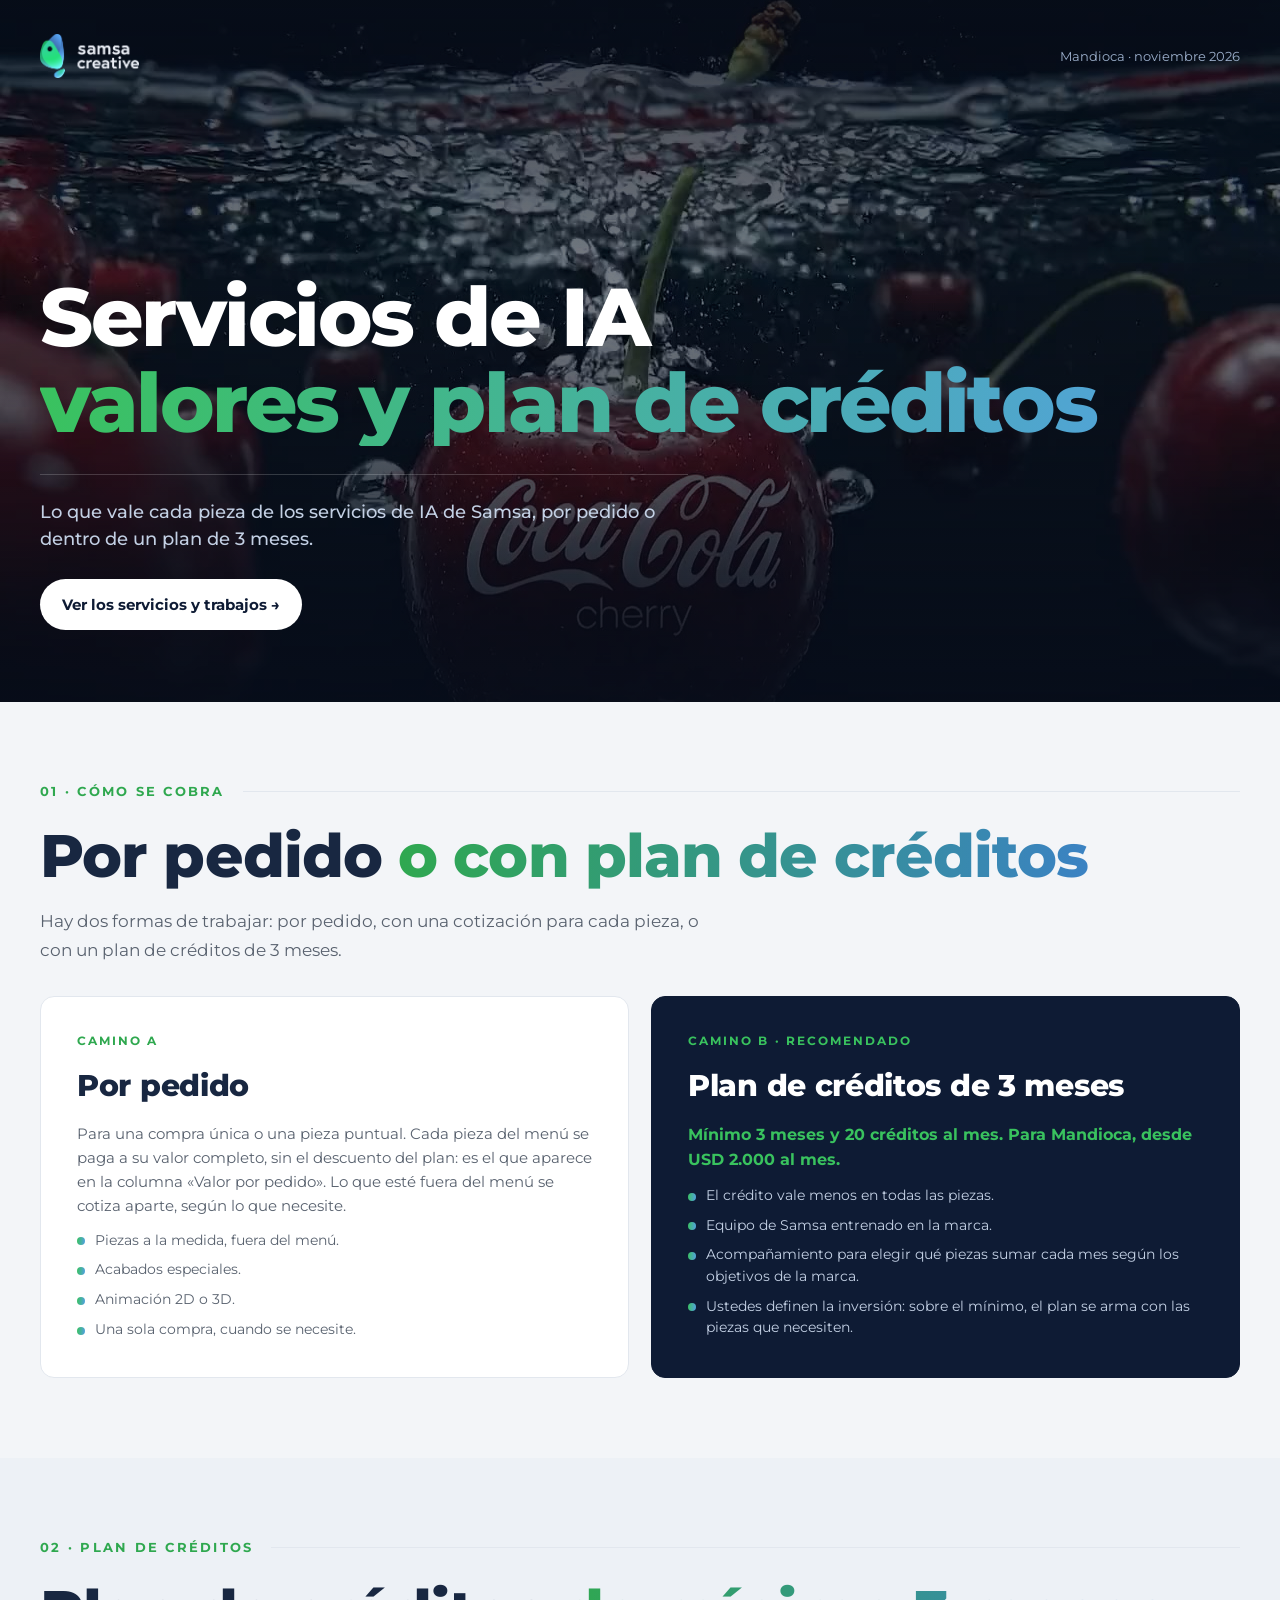
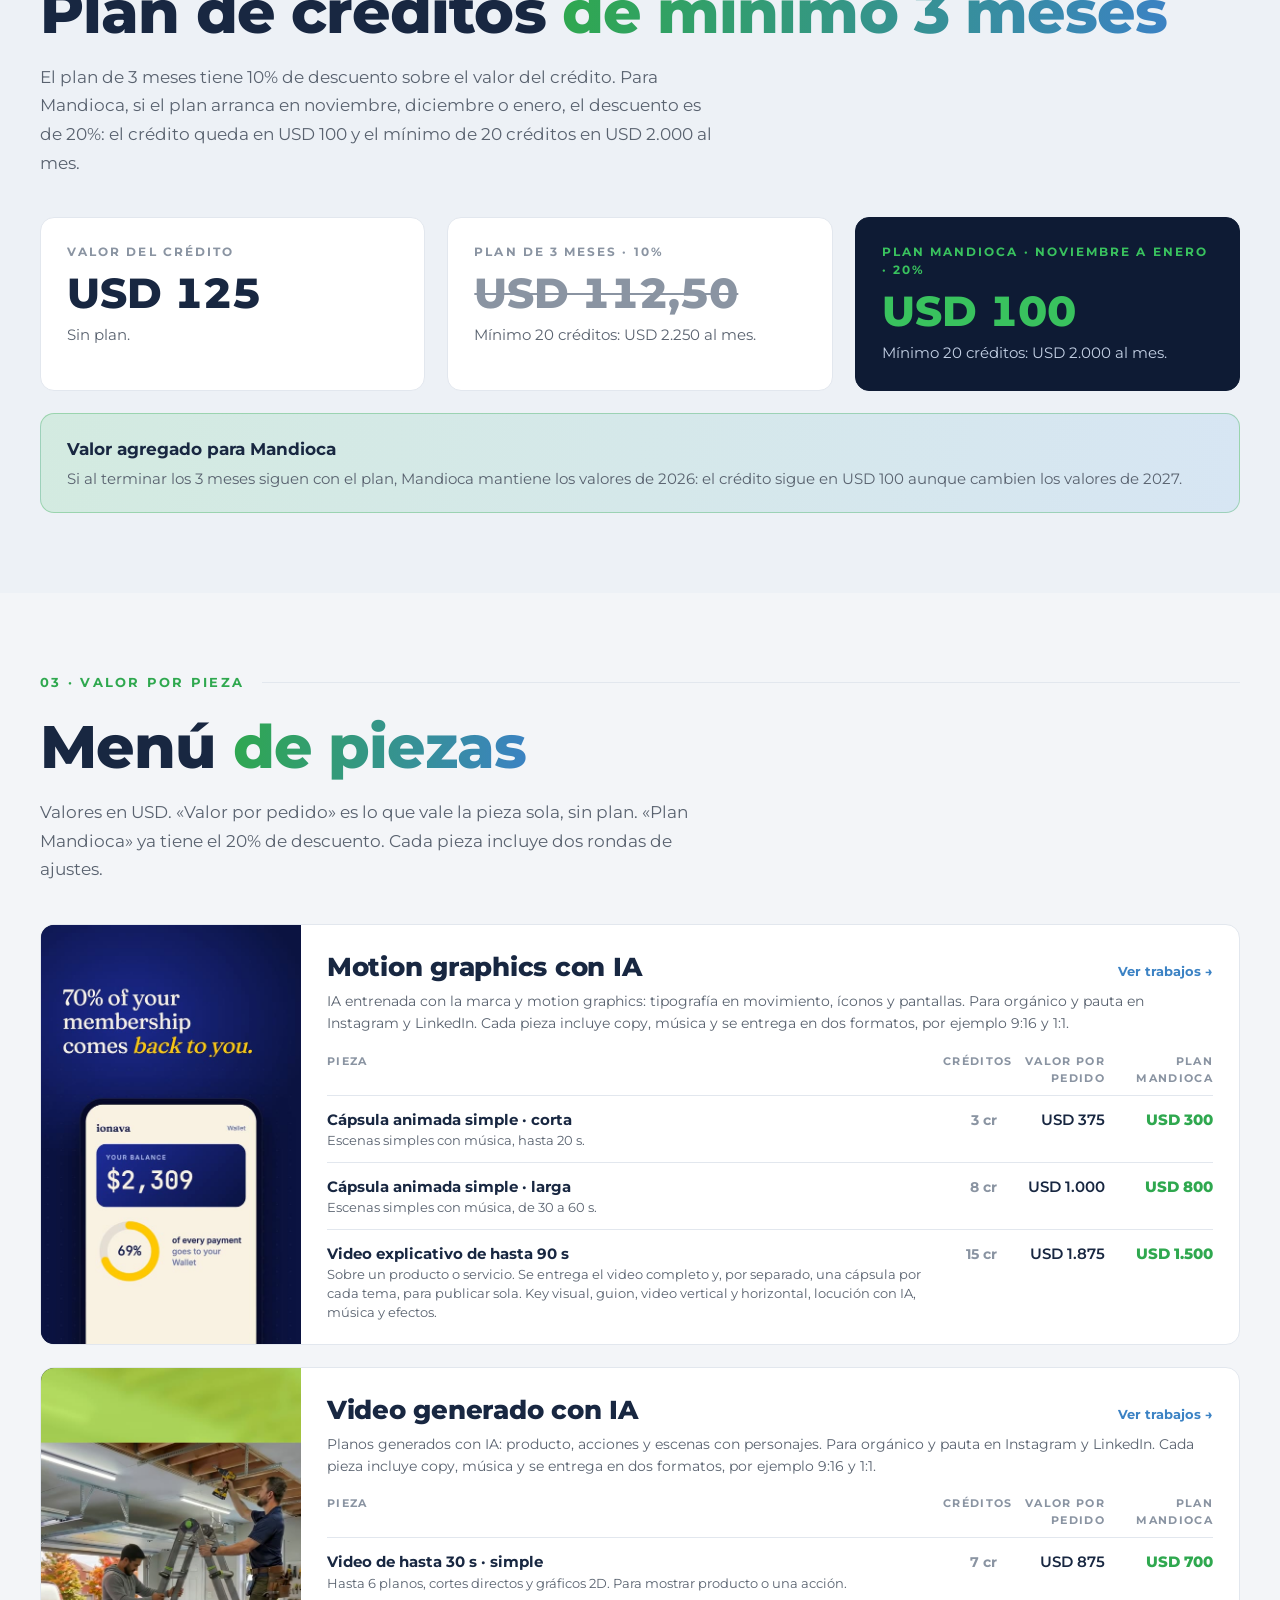
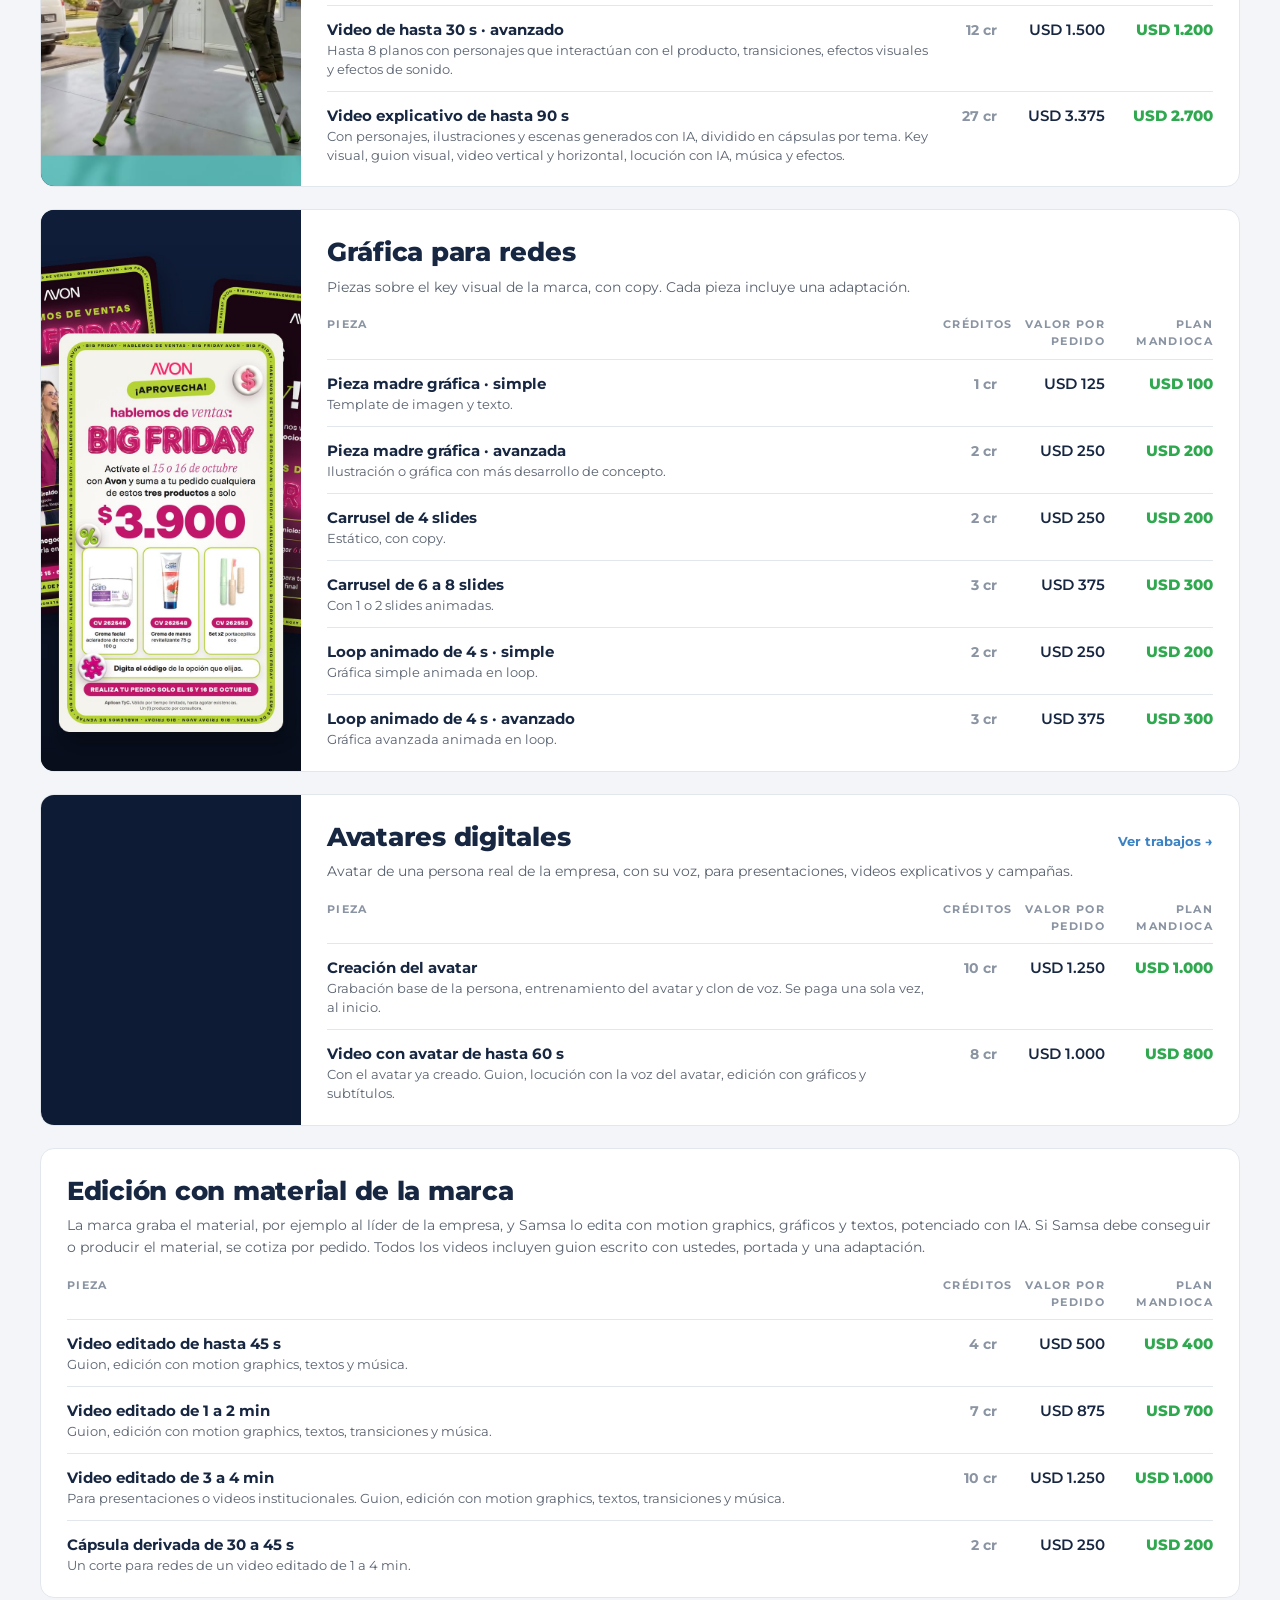
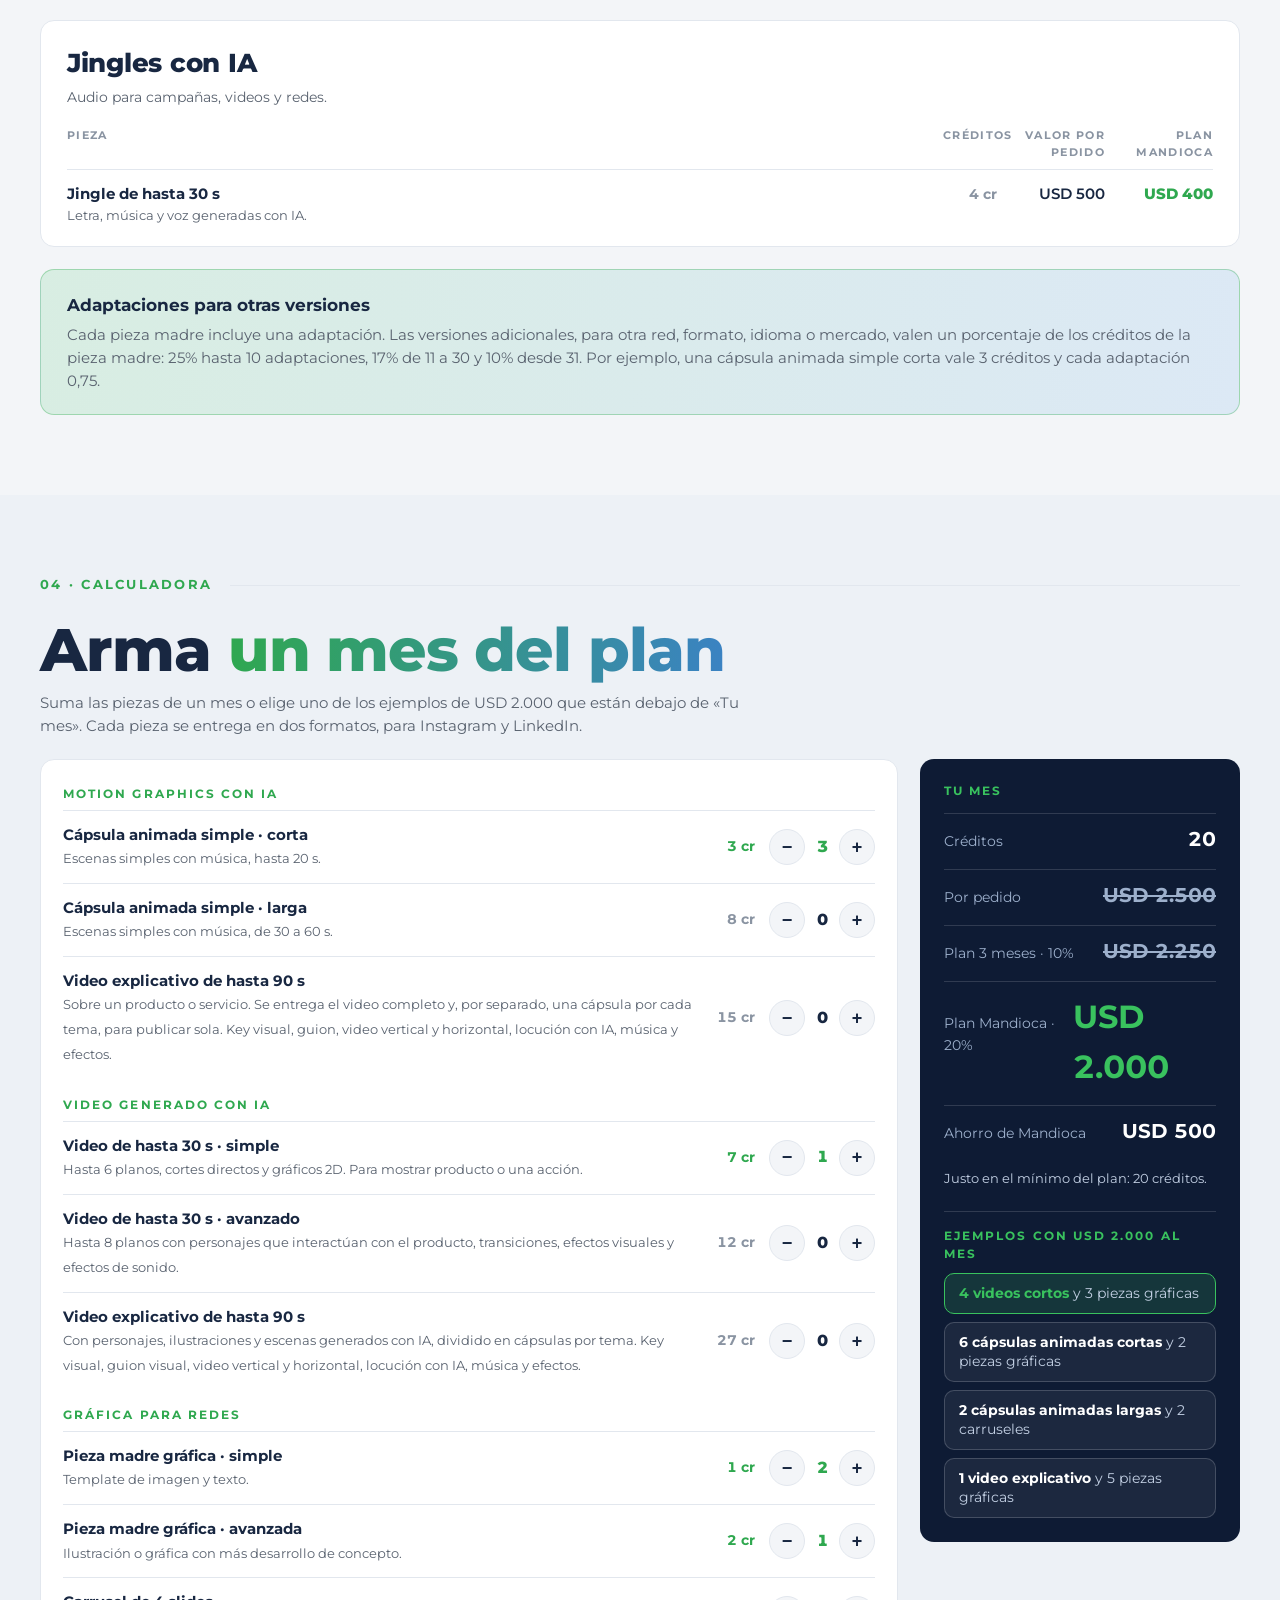
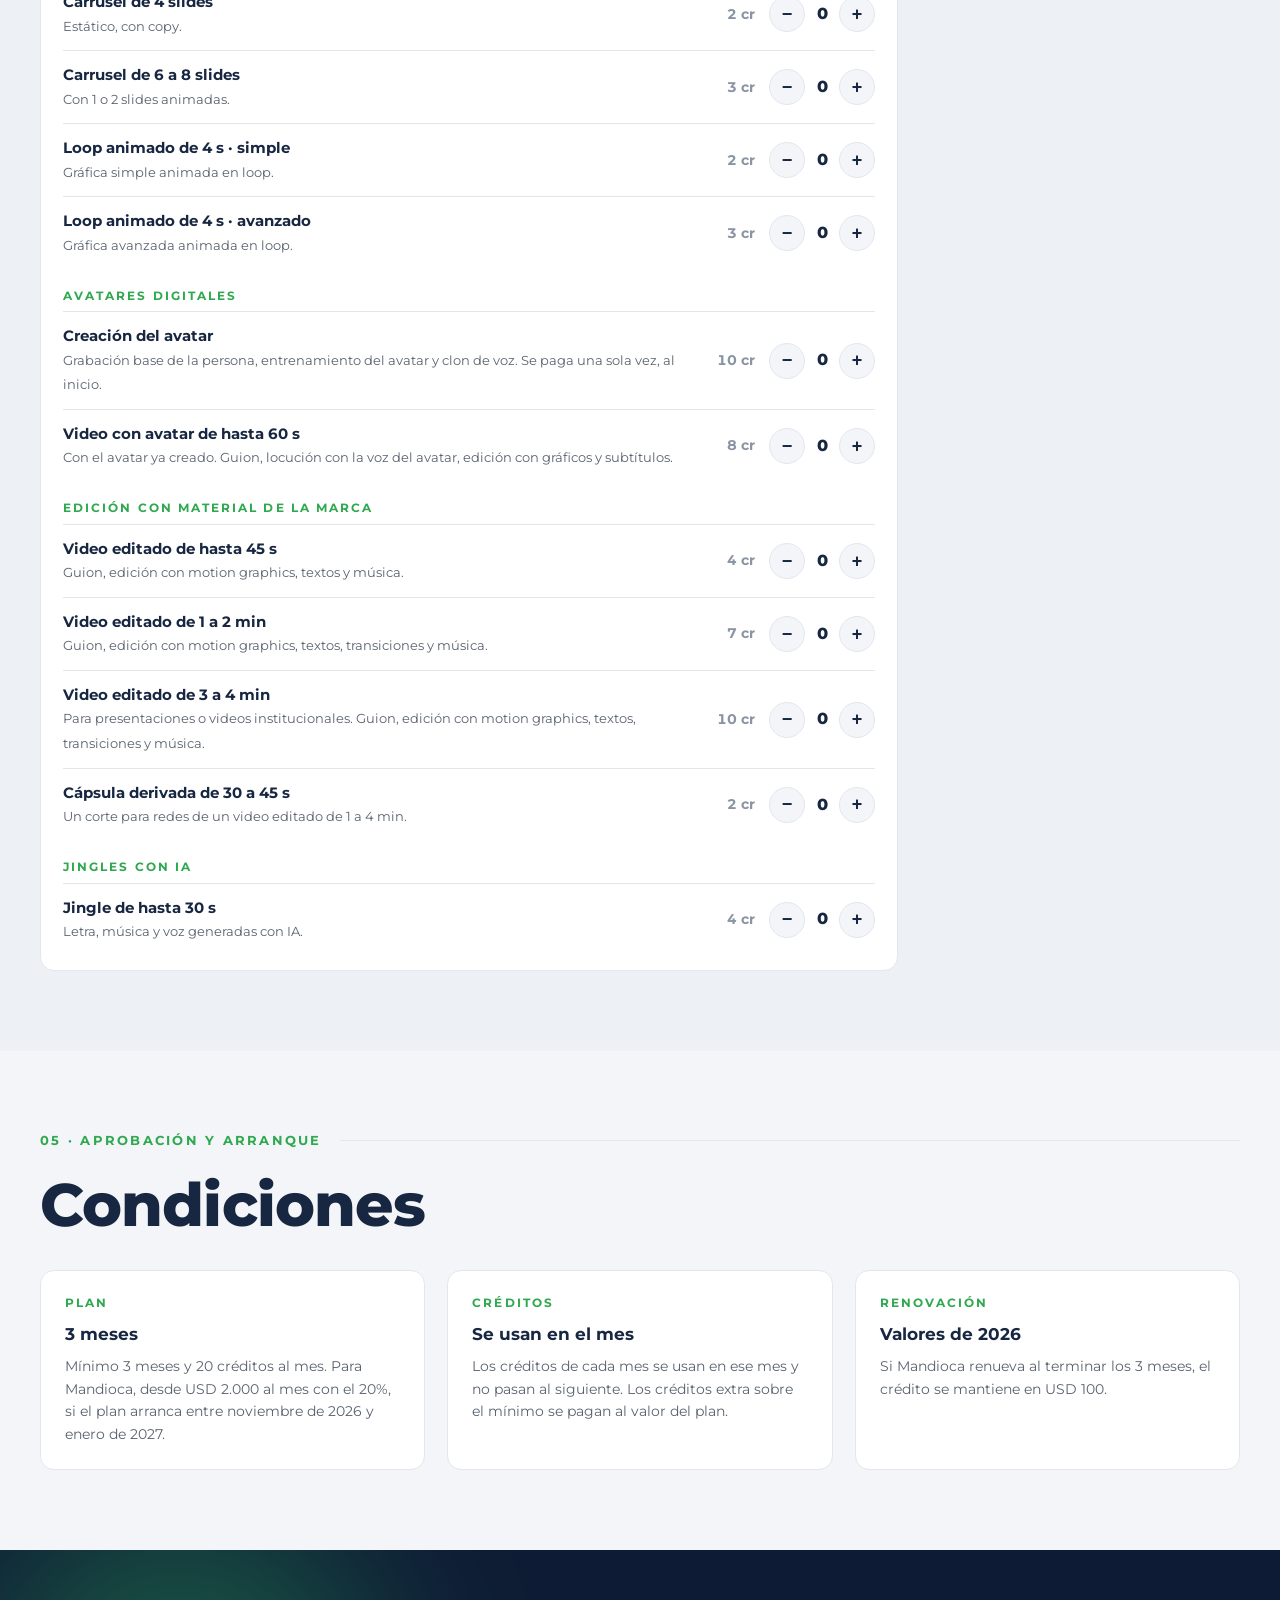
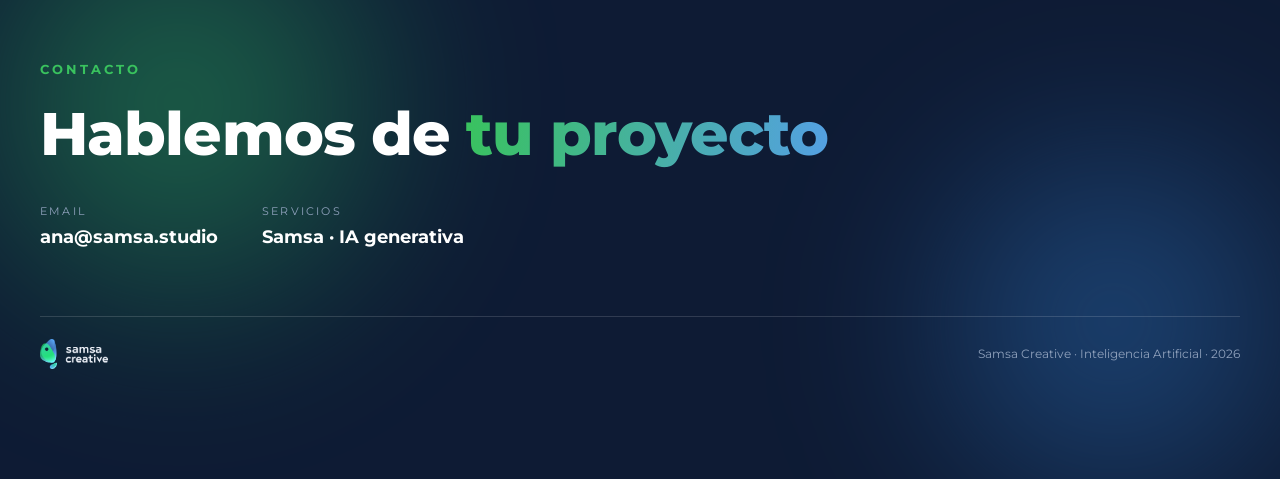
==== index.html @ 4d44e717 "Por pedido = valor completo de la pieza; columna Valor por pedido Co-Authored-By: Claude Opus 5.5 <n" ====
<!DOCTYPE html>
<html lang="es">
<head>
<meta charset="utf-8">
<meta name="viewport" content="width=device-width, initial-scale=1, viewport-fit=cover">
<title>Samsa · Valores IA</title>
<meta name="robots" content="noindex">
<meta name="description" content="Valores de los servicios de IA de Samsa Creative: precio por pedido y plan de créditos de 3 meses.">
<link rel="stylesheet" href="https://fonts.googleapis.com/css2?family=Montserrat:ital,wght@0,400;0,500;0,600;0,700;0,800;1,400&display=swap">
<style>

/* Layout: línea de landings Samsa (hero navy con aurora, bloques claros, rótulos verdes, titulares con degradé). El concepto a crayón entra como una hoja de papel dentro de ese sistema. */
:root{
  --ground:#F3F5F8; --tint:#EDF1F6; --card:#fff; --line:#E2E7EE;
  --ink:#182741; --hero:#0E1B34; --muted:#59626F; --label:#8A94A2;
  --green:#2FA84F; --green-br:#39C25E; --blue:#3B82C4; --blue-br:#54A0E4;
  --paper:#f6f1e8; --teal:#5f9c9a;
  --sans:'Montserrat',-apple-system,BlinkMacSystemFont,'Segoe UI','Helvetica Neue',Arial,sans-serif;
  color-scheme:light;
}
*{box-sizing:border-box}
body{margin:0;background:var(--ground);color:var(--ink);font-family:var(--sans);font-size:16px;line-height:1.55;-webkit-font-smoothing:antialiased}
img{max-width:100%;display:block}
p{margin:0} h1,h2,h3{margin:0;text-wrap:balance}
.wrap{max-width:960px;margin:0 auto;padding-inline:clamp(16px,4vw,40px)}
.wide{max-width:1280px;margin:0 auto;padding-inline:clamp(16px,4vw,40px)}
.num{font-variant-numeric:tabular-nums}
.grad{padding-right:.03em;background:linear-gradient(96deg,var(--green),var(--blue));-webkit-background-clip:text;background-clip:text;color:transparent}

/* hero */
.hero{position:relative;background:var(--hero);color:#fff;overflow:hidden}
.hero__inner{position:relative;z-index:2;max-width:1280px;margin:0 auto;padding:34px clamp(16px,4vw,40px) clamp(44px,6vw,72px)}
.hero__bar{display:flex;align-items:center;justify-content:space-between;gap:20px;flex-wrap:wrap}
.hero__logo{height:clamp(38px,3.4vw,50px);width:auto}
.hero__date{font-size:13px;color:#9DB0CC}
.hero__grid{display:grid;grid-template-columns:minmax(0,1fr) minmax(0,1.15fr);gap:clamp(28px,4vw,64px);align-items:center;margin-top:clamp(40px,6vw,80px)}
.hero__eyebrow{font-size:12.5px;font-weight:700;letter-spacing:.24em;text-transform:uppercase;color:var(--green-br);margin:0 0 22px}
.hero__title{font-weight:800;font-size:clamp(44px,6.6vw,88px);line-height:1.04;letter-spacing:-.03em}
.hero__title .grad{background:linear-gradient(96deg,var(--green-br),var(--blue-br));-webkit-background-clip:text;background-clip:text}
.hero__sub{max-width:38ch;color:#C3D0E4;font-size:clamp(15px,1.5vw,18px);font-weight:500;line-height:1.5;margin-top:28px;padding-top:24px;border-top:1px solid rgba(255,255,255,.18)}
.facts{display:flex;flex-wrap:wrap;gap:14px 40px;margin-top:32px}
.fact{display:flex;flex-direction:column;gap:3px}
.fact__v{font-size:clamp(24px,3vw,34px);font-weight:400;line-height:1;color:#fff}
.fact:first-child .fact__v{color:var(--green-br)}
.fact__k{font-size:11px;letter-spacing:.14em;text-transform:uppercase;color:#8FA1BC}
.hero__fig{margin:0;border-radius:14px;overflow:hidden;box-shadow:0 30px 60px -30px rgba(0,0,0,.6)}
.hero__fig img{width:100%;height:auto}
.hero__fig figcaption{background:rgba(255,255,255,.06);color:#9DB0CC;font-size:12px;padding:10px 14px;letter-spacing:.04em}
.aurora{position:absolute;inset:0;z-index:1;overflow:hidden}
.blob{position:absolute;border-radius:50%;filter:blur(70px);opacity:.5}
.blob.b1{width:52vw;height:52vw;left:-12vw;top:-14vw;background:radial-gradient(circle,#2EBE63,transparent 62%)}
.blob.b2{width:46vw;height:46vw;right:-10vw;top:6vw;background:radial-gradient(circle,#2F79C8,transparent 62%)}
.blob.b3{width:40vw;height:40vw;left:26vw;bottom:-18vw;background:radial-gradient(circle,#1FA0A6,transparent 62%)}
@media (prefers-reduced-motion:no-preference){
  .blob.b1{animation:d1 20s ease-in-out infinite}.blob.b2{animation:d2 24s ease-in-out infinite}.blob.b3{animation:d3 28s ease-in-out infinite}
}
@keyframes d1{50%{transform:translate(6vw,4vw)}}@keyframes d2{50%{transform:translate(-5vw,5vw)}}@keyframes d3{50%{transform:translate(4vw,-4vw)}}

/* bloques */
.block{padding-block:clamp(56px,8vw,88px)}
.block--tint{background:var(--tint)}
.block--paper{background:var(--paper)}
.seclabel{font-size:12.5px;font-weight:700;letter-spacing:.18em;text-transform:uppercase;color:var(--green);margin:0 0 30px;display:flex;align-items:center;gap:18px}
.seclabel::after{content:"";flex:1;height:1px;background:var(--line)}
.block--paper .seclabel::after{background:#e2d9c8}
.bigt{font-weight:800;font-size:clamp(32px,4.8vw,60px);line-height:1.1;letter-spacing:-.015em}
.body-lg{font-size:17px;color:var(--muted);line-height:1.68;max-width:62ch;margin-top:24px}
.body-lg p+p{margin-top:15px}

/* reel */
.reel{display:block;position:relative;overflow:hidden;background:var(--hero);color:#fff;text-decoration:none}
.reel img{width:100%;aspect-ratio:21/9;object-fit:cover;transition:transform .7s cubic-bezier(.22,1,.36,1)}
.reel:hover img,.reel:focus-visible img{transform:scale(1.03)}
.reel__bar{position:absolute;left:0;right:0;bottom:0;display:flex;align-items:flex-end;justify-content:space-between;gap:18px;flex-wrap:wrap;padding:clamp(18px,4vw,54px);background:linear-gradient(to top,rgba(14,27,52,.92),rgba(14,27,52,.3) 70%,transparent)}
.reel__l b{display:block;font-weight:700;font-size:clamp(22px,4vw,48px);line-height:1.14;letter-spacing:-.015em}
.reel__l span{font-size:clamp(13px,1.4vw,16px);color:#AEBED4;display:block;margin-top:7px;max-width:44ch}
.cta{display:inline-flex;align-items:center;gap:9px;padding:11px 22px;border-radius:40px;background:linear-gradient(96deg,var(--green-br),var(--blue-br));color:#0E1B34;font-weight:800;font-size:13.5px;white-space:nowrap}
.cta::before{content:"";border-left:11px solid #0E1B34;border-top:7px solid transparent;border-bottom:7px solid transparent}

/* quiénes somos */
.cols3{display:grid;grid-template-columns:repeat(3,minmax(0,1fr));gap:22px;margin-top:40px}
.pill{background:var(--card);border:1px solid var(--line);border-radius:14px;padding:28px 28px 30px;position:relative;overflow:hidden;transition:transform .3s cubic-bezier(.22,1,.36,1),box-shadow .3s}
.pill::after{content:"";position:absolute;left:0;right:0;top:0;height:3px;background:linear-gradient(96deg,#39C25E,#54A0E4);opacity:0;transition:opacity .3s}
.pill:hover{transform:translateY(-5px);box-shadow:0 18px 38px rgba(24,39,65,.13)}
.pill:hover::after{opacity:1}
.pill__k{font-size:20px;font-weight:400;line-height:1.2;margin-bottom:12px}
.pill__k .g{color:var(--green)}
.pill p{font-size:14px;color:var(--muted);line-height:1.6}
.pill p+p{margin-top:10px}
.bleed{display:grid;grid-template-columns:repeat(3,minmax(0,1fr));gap:2px;background:var(--line)}
.cell{position:relative;background:var(--card);overflow:hidden}
.cell img{width:100%;aspect-ratio:4/3;object-fit:cover;transition:transform .7s cubic-bezier(.22,1,.36,1)}
.cell:hover img{transform:scale(1.04)}
.cap2{position:absolute;left:0;right:0;bottom:0;padding:clamp(14px,1.8vw,24px);background:linear-gradient(to top,rgba(14,27,52,.93),rgba(14,27,52,.4) 65%,transparent);color:#fff}
.cap2 b{display:block;font-weight:400;font-size:clamp(15px,1.6vw,20px);line-height:1.15}
.cap2 span{display:block;font-size:clamp(11.5px,1.1vw,13px);color:#C3D0E4;margin-top:4px}
.marcas{background:var(--tint);border-bottom:1px solid var(--line);padding-block:clamp(46px,6.5vw,88px)}
.marcas .k{font-size:11.5px;font-weight:700;letter-spacing:.2em;text-transform:uppercase;color:var(--label);text-align:center;margin-bottom:clamp(24px,3vw,40px)}
.marcas img{width:100%;max-width:1100px;margin-inline:auto;height:auto}

/* concepto */
.concept-note{display:inline-flex;align-items:center;gap:10px;margin-top:22px;font-size:13px;color:var(--muted);background:#fff;border:1px solid #e2d9c8;border-radius:40px;padding:8px 16px}
.concept-note b{color:var(--ink)}
.howto{display:flex;align-items:center;gap:12px;margin:clamp(34px,4vw,48px) 0 14px;font-size:14px;font-weight:600;color:var(--ink)}
.howto svg{width:44px;height:20px;flex:none}
.compare{display:grid;grid-template-columns:1fr;gap:clamp(36px,5vw,64px)}
.cap{display:flex;gap:6px 18px;flex-wrap:wrap;align-items:baseline}
.opt{font-size:clamp(22px,2.6vw,30px);font-weight:800;letter-spacing:-.01em;margin-top:clamp(28px,4vw,44px)}
.opt span{display:block;font-size:12px;font-weight:700;letter-spacing:.18em;text-transform:uppercase;color:var(--green);margin-bottom:6px}
.opt2{margin-top:clamp(56px,7vw,88px);padding-top:clamp(8px,2vw,16px);border-top:1px solid #e2d9c8}
.sheet{margin-top:clamp(56px,7vw,88px)}
.sheet h3{font-size:clamp(22px,2.6vw,30px);font-weight:800;letter-spacing:-.01em}
.sheet p{font-size:16px;color:var(--muted);max-width:62ch;margin-top:12px}
.sheet figure{margin:24px 0 0;background:#fff;border:1px solid #e2d9c8;border-radius:14px;overflow:hidden}
.sheet img{width:100%;height:auto}
.sheet-ph{position:relative;margin-top:24px;display:grid;grid-template-columns:repeat(4,minmax(0,1fr));gap:14px;padding:clamp(16px,2.5vw,28px);background:#fff;border:1px solid #e2d9c8;border-radius:14px}
.sheet-ph span{display:flex;align-items:flex-end;justify-content:center;aspect-ratio:3/4;border:2px dashed #d9cfbd;border-radius:10px;padding:12px;font-size:12px;font-weight:700;letter-spacing:.14em;text-transform:uppercase;color:var(--label);background:var(--paper)}
.sheet-ph span.wide2{grid-column:span 2;aspect-ratio:auto;min-height:120px}
.sheet-ph em{position:absolute;top:50%;left:50%;transform:translate(-50%,-50%);font-style:normal;font-size:13px;font-weight:800;letter-spacing:.06em;text-transform:uppercase;padding:10px 18px;border-radius:40px;background:linear-gradient(96deg,var(--green-br),var(--blue-br));color:#0E1B34;white-space:nowrap}
@media (max-width:620px){.sheet-ph{grid-template-columns:repeat(2,minmax(0,1fr))}}
[data-style-only][hidden]{display:none!important}
.ba{position:relative;aspect-ratio:16/9;max-width:100%;overflow:hidden;border-radius:14px;background:#e9e2d4;user-select:none;touch-action:pan-y;cursor:ew-resize;box-shadow:0 20px 40px -26px rgba(24,39,65,.45)}
.ba img{position:absolute;inset:0;width:100%;height:100%;object-fit:cover;pointer-events:none}
.ba .top{clip-path:inset(0 0 0 var(--pos,50%))}
.ba .line{position:absolute;top:0;bottom:0;left:var(--pos,50%);width:3px;margin-left:-1.5px;background:#fff;box-shadow:0 0 0 1px rgba(14,27,52,.25);pointer-events:none}
.ba .knob{position:absolute;top:50%;left:var(--pos,50%);transform:translate(-50%,-50%);display:flex;align-items:center;gap:6px;padding:9px 14px;border-radius:40px;background:linear-gradient(96deg,var(--green-br),var(--blue-br));color:#0E1B34;font-size:12px;font-weight:800;letter-spacing:.06em;text-transform:uppercase;white-space:nowrap;box-shadow:0 6px 18px rgba(14,27,52,.35);pointer-events:none}
.ba .knob svg{width:14px;height:14px}
.ba input{position:absolute;inset:0;width:100%;height:100%;opacity:0;margin:0;pointer-events:none}
.ba input:focus-visible ~ .knob{outline:3px solid var(--ink);outline-offset:3px}
.ba .tag{position:absolute;top:12px;font-size:10.5px;letter-spacing:.18em;text-transform:uppercase;font-weight:700;padding:6px 10px;border-radius:30px;pointer-events:none}
.ba .tag.l{left:12px;background:rgba(14,27,52,.78);color:#fff}
.ba .tag.r{right:12px;background:rgba(255,255,255,.92);color:var(--ink)}
.ba.touched .knob span{display:none}
.cap{margin-top:14px;display:grid;gap:4px}
.cap b{font-size:15px}
.cap p{font-size:14px;color:var(--muted)}
.traits{display:grid;grid-template-columns:repeat(3,minmax(0,1fr));gap:22px;margin-top:clamp(36px,4vw,52px)}
.trait{background:#fff;border:1px solid #e2d9c8;border-radius:14px;padding:24px;display:grid;gap:8px;align-content:start;min-width:0}
.trait h3{font-size:17px;font-weight:700}
.trait p{font-size:14px;color:var(--muted);line-height:1.6}
.swatches{display:flex;flex-wrap:wrap;gap:6px;margin-top:4px}
.swatches i{width:26px;height:26px;border-radius:50%;display:block;box-shadow:inset 0 0 0 1px rgba(24,39,65,.12)}

/* desglose */
.tbl-wrap{overflow-x:auto;margin-top:36px;background:#fff;border:1px solid var(--line);border-radius:14px}
table{width:100%;border-collapse:collapse;font-variant-numeric:tabular-nums;min-width:440px}
th{font-size:11px;letter-spacing:.16em;text-transform:uppercase;font-weight:700;color:var(--label);text-align:right;padding:16px 20px;border-bottom:1px solid var(--line)}
th:first-child,td:first-child{text-align:left}
td{padding:16px 20px;text-align:right;border-bottom:1px solid var(--line);font-weight:500}
tfoot td{border-bottom:0;font-weight:800;background:var(--tint)}
.bar{display:block;height:5px;margin-top:8px;border-radius:3px;background:linear-gradient(96deg,var(--green-br),var(--blue-br))}

/* alcance */
.steps{list-style:none;margin:40px 0 0;padding:0;display:grid;grid-template-columns:repeat(5,minmax(0,1fr));gap:1px;background:var(--line);border:1px solid var(--line);border-radius:14px;overflow:hidden;counter-reset:s}
.steps li{background:#fff;padding:22px 20px 24px;display:grid;gap:6px;align-content:start;counter-increment:s;min-width:0}
.steps li::before{content:"0" counter(s);font-size:12px;font-weight:700;letter-spacing:.16em;color:var(--green)}
.steps b{font-size:15px}
.steps span{font-size:13px;color:var(--muted);line-height:1.5}

/* equipo */
.team{display:grid;grid-template-columns:repeat(4,minmax(0,1fr));gap:22px;margin-top:40px}
.team .pill__k{font-size:18px}
.aside{margin-top:22px;font-size:14px;color:var(--muted);font-style:italic}

/* inversión */
.price{background:var(--hero);color:#fff;border-radius:18px;padding:clamp(26px,4vw,52px);display:grid;grid-template-columns:minmax(0,1.2fr) minmax(0,1fr);gap:clamp(26px,4vw,56px);position:relative;overflow:hidden}
.price .seclabel{color:var(--green-br)}
.price .seclabel::after{background:rgba(255,255,255,.15)}
.price .bigt{color:#fff;font-size:clamp(28px,3.8vw,46px)}
.price .grad{background:linear-gradient(96deg,var(--green-br),var(--blue-br));-webkit-background-clip:text;background-clip:text}
.price .body-lg{color:#C3D0E4;font-size:16px}
.opts{display:grid;gap:18px;align-content:start;min-width:0}
.optd{font-size:14px;line-height:1.55;color:#C3D0E4;margin:0}
.optk{font-size:12px;font-weight:800;letter-spacing:.16em;text-transform:uppercase;color:var(--green-br)}
.calc{background:rgba(255,255,255,.06);border:1px solid rgba(255,255,255,.14);border-radius:14px;padding:24px;display:grid;gap:16px;align-content:start;min-width:0}
.calc label{font-size:11.5px;letter-spacing:.16em;text-transform:uppercase;color:#9DB0CC;font-weight:700;display:flex;justify-content:space-between;gap:10px}
.calc output{color:#fff;font-size:15px;letter-spacing:0;text-transform:none}
.calc input[type=range]{width:100%;accent-color:var(--green-br)}
.rowv{display:flex;justify-content:space-between;align-items:baseline;gap:12px;border-top:1px solid rgba(255,255,255,.14);padding-top:14px;font-variant-numeric:tabular-nums}
.rowv span{font-size:14px;color:#9DB0CC}
.rowv b{font-size:17px}
.rowv.total b{font-size:28px;font-weight:800;color:var(--green-br)}
.calc small{color:#8FA1BC;font-size:12.5px;line-height:1.5}

/* condiciones */
.boxes{display:grid;grid-template-columns:repeat(3,minmax(0,1fr));gap:22px;margin-top:22px}
.boxes:has(.box--cond:only-child){grid-template-columns:1fr}
.box--cond ul{grid-template-columns:repeat(2,minmax(0,1fr));gap:10px 32px}
@media (max-width:700px){.box--cond ul{grid-template-columns:1fr}}
.box{background:#fff;border:1px solid var(--line);border-radius:14px;padding:26px;display:grid;gap:14px;align-content:start;min-width:0}
.box .k{font-size:11.5px;font-weight:700;letter-spacing:.18em;text-transform:uppercase;color:var(--label)}
.box ul{margin:0;padding:0;list-style:none;display:grid;gap:10px}
.box li{position:relative;padding-left:18px;font-size:14px;color:var(--muted);line-height:1.55}
.box li::before{content:"";position:absolute;left:0;top:.55em;width:8px;height:8px;border-radius:50%;background:linear-gradient(96deg,var(--green-br),var(--blue-br))}
.box li b{color:var(--ink)}

/* cierre */
.close{position:relative;background:var(--hero);color:#fff;overflow:hidden}
.close .inner{position:relative;z-index:2;padding-block:clamp(64px,9vw,110px)}
.close .bigt{color:#fff}
.close .bigt .grad{background:linear-gradient(96deg,var(--green-br),var(--blue-br));-webkit-background-clip:text;background-clip:text}
.contact{display:flex;gap:44px;flex-wrap:wrap;margin-top:36px}
.contact div{display:grid;gap:4px}
.contact span{font-size:11px;letter-spacing:.2em;text-transform:uppercase;color:#8FA1BC}
.contact b{font-size:18px;user-select:all}
.contact a{color:inherit;text-decoration:none}
.foot{display:flex;justify-content:space-between;align-items:center;gap:16px;flex-wrap:wrap;margin-top:64px;padding-top:22px;border-top:1px solid rgba(255,255,255,.14);font-size:12px;color:#8FA1BC}
.foot img{height:30px;width:auto}

:focus-visible{outline:3px solid var(--blue);outline-offset:3px}
@media (max-width:980px){
  .hero__grid,.price{grid-template-columns:1fr}
  .cols3,.traits,.boxes{grid-template-columns:1fr}
  .team{grid-template-columns:repeat(2,minmax(0,1fr))}
  .steps{grid-template-columns:repeat(2,minmax(0,1fr))}
  .bleed{grid-template-columns:repeat(2,minmax(0,1fr))}
}
@media (max-width:520px){.team,.steps{grid-template-columns:1fr}}


/* ionava: línea Samsa + línea de tiempo de cortes como pieza del hero */
:root{--io-navy:#0B1340;--io-cobalt:#1E2D9C;--io-gold:#FFC801}
html{background:var(--ground)}
.tk{font-size:11.5px;font-weight:700;letter-spacing:.18em;text-transform:uppercase;color:var(--green)}
.traits{grid-template-columns:repeat(4,minmax(0,1fr))}
.trait{border-color:var(--line)}
.quote{margin:34px 0 0;padding:4px 0 4px 22px;border-left:3px solid var(--green-br);font-size:clamp(18px,2vw,22px);font-weight:700;line-height:1.45;max-width:48ch;color:var(--ink)}
/* hero: cortes */
.cut{margin:0;background:rgba(255,255,255,.05);border:1px solid rgba(255,255,255,.14);border-radius:14px;padding:clamp(18px,2.5vw,28px);display:grid;gap:10px;min-width:0}
.cut__head{display:flex;justify-content:space-between;gap:10px;font-size:11px;font-weight:700;letter-spacing:.16em;text-transform:uppercase;color:#9DB0CC}
.cut__head span:last-child{color:var(--green-br)}
.cut__bar{display:grid;gap:3px;margin-bottom:8px}
.cut__bar.a{grid-template-columns:repeat(6,minmax(0,1fr))}
.cut__bar.b{grid-template-columns:repeat(4,minmax(0,1fr));width:66.666%}
.cut__bar span{min-width:0;height:62px;display:flex;align-items:flex-end;padding:8px;border-radius:6px;font-size:11.5px;font-weight:700;line-height:1.2;color:#fff;background:linear-gradient(160deg,var(--io-cobalt),var(--io-navy));border-top:3px solid var(--green-br);overflow-wrap:anywhere}
.cut__bar.b span{border-top-color:var(--blue-br)}
.cut__ruler{display:grid;grid-template-columns:repeat(6,1fr) auto;font-size:10.5px;color:#8FA1BC;border-top:1px dashed rgba(255,255,255,.2);padding-top:6px}
.cut figcaption{font-size:12.5px;color:#9DB0CC;line-height:1.5;margin-top:4px}
/* contenido */
.vids{display:grid;grid-template-columns:3fr 2fr;gap:22px;margin-top:40px}
.vid{background:#fff;border:1px solid var(--line);border-radius:14px;padding:26px;min-width:0}
.vid__h{display:grid;gap:4px;padding-bottom:16px;border-bottom:1px solid var(--line)}
.vid__h h3{font-size:19px;font-weight:800}
.caps{list-style:none;margin:0;padding:0;counter-reset:c}
.caps[start="7"]{counter-reset:c 6}
.caps li{counter-increment:c;display:grid;grid-template-columns:38px 1fr;column-gap:8px;padding:14px 0;border-bottom:1px dashed var(--line)}
.caps li:last-child{border-bottom:0;padding-bottom:0}
.caps li::before{content:counter(c,decimal-leading-zero);grid-row:span 2;font-size:12px;font-weight:700;letter-spacing:.12em;color:var(--green);padding-top:2px}
.caps b{font-size:15px}
.caps p{font-size:14px;color:var(--muted);line-height:1.55}
/* niveles */
.levels{display:grid;grid-template-columns:1fr 1fr;gap:22px;margin-top:40px}
.level{background:#fff;border:1px solid var(--line);border-radius:14px;padding:clamp(24px,3vw,36px);display:grid;gap:12px;align-content:start;min-width:0}
.level h3{font-size:clamp(24px,2.8vw,32px);font-weight:800;letter-spacing:-.01em}
.level__d{font-size:15px;color:var(--muted);line-height:1.6}
.level ul{margin:4px 0 0;padding:0;list-style:none;display:grid;gap:8px}
.level li{position:relative;padding-left:18px;font-size:14px;color:var(--muted)}
.level li::before{content:"";position:absolute;left:0;top:.55em;width:8px;height:8px;border-radius:50%;background:linear-gradient(96deg,var(--green-br),var(--blue-br))}
.level__p{display:flex;justify-content:space-between;align-items:baseline;gap:12px;margin-top:10px;padding-top:18px;border-top:1px solid var(--line)}
.level__p span{font-size:13px;color:var(--label);font-weight:600}
.level__p b{font-size:clamp(28px,3.4vw,40px);font-weight:800;color:var(--ink)}
.level--hi{background:var(--hero);border-color:var(--hero);color:#fff}
.level--hi .tk{color:var(--green-br)}
.level--hi .level__d,.level--hi li{color:#C3D0E4}
.level--hi .level__p{border-top-color:rgba(255,255,255,.15)}
.level--hi .level__p b{color:#fff}
.level--hi .level__p span{color:#8FA1BC}
/* mensualidad */
.plans{display:grid;grid-template-columns:repeat(3,minmax(0,1fr));gap:22px;margin-top:40px}
.plan{background:#fff;border:1px solid var(--line);border-radius:14px;padding:24px;display:grid;gap:6px;min-width:0}
.plan b{font-size:clamp(26px,3vw,34px);font-weight:800}
.plan__m{font-size:13.5px;color:var(--muted)}
.plan--on{background:var(--hero);border-color:var(--hero);color:#fff}
.plan--on .tk{color:var(--green-br)}
.plan--on .plan__m{color:#C3D0E4}
.menu-grid{display:grid;grid-template-columns:1fr 1fr;gap:22px;margin-top:22px}
table.menu{min-width:0}
table.menu td{padding:12px 4px;font-size:14px;color:var(--muted)}
table.menu td:last-child{color:var(--ink);font-weight:800;white-space:nowrap}
.tbl-wrap{border:0;border-radius:0}
/* cronograma */
.tl{list-style:none;margin:36px 0 0;padding:0;background:#fff;border:1px solid var(--line);border-radius:14px;overflow:hidden}
.tl li{display:grid;grid-template-columns:140px 1fr;gap:16px;padding:18px 24px;border-bottom:1px solid var(--line)}
.tl li:last-child{border-bottom:0}
.tl .d{font-size:12px;font-weight:700;letter-spacing:.14em;text-transform:uppercase;color:var(--label);padding-top:2px}
.tl .d.g{color:var(--green)}
.tl b{font-size:15px}
.tl p{font-size:14px;color:var(--muted);margin-top:4px}
.boxes2{display:grid;grid-template-columns:1fr 1.4fr;gap:22px;margin-top:22px}
@media (max-width:980px){.traits{grid-template-columns:1fr 1fr}.vids,.levels,.menu-grid,.boxes2{grid-template-columns:1fr}}
@media (max-width:620px){.traits,.plans{grid-template-columns:1fr}.tl li{grid-template-columns:1fr;gap:4px}.cut__bar span{height:72px;font-size:10.5px;padding:6px}.cut__bar.b{width:100%}.cut__ruler{display:none}}
@media (max-width:620px){.hero__title{font-size:clamp(34px,10vw,44px)}.cut__bar.a{grid-template-columns:repeat(3,minmax(0,1fr))}.cut__bar.b{grid-template-columns:repeat(2,minmax(0,1fr))}.cut__head{flex-wrap:wrap}.hero__date{font-size:12px}}
/* v2 */
.vid--one{margin-top:36px}
.vid--one .caps{display:grid;grid-template-columns:1fr 1fr;column-gap:40px}
.vid--one .caps li:nth-last-child(2){border-bottom:0}
.refs{display:grid;gap:36px;margin-top:36px}
.refs__t{font-size:clamp(20px,2.2vw,26px);font-weight:800;margin-bottom:0}
.refs__g{grid-template-columns:repeat(3,minmax(0,1fr))}
.refs__g span{aspect-ratio:9/16;max-height:340px;width:100%}
.cmp{min-width:460px}
.cmp th,.cmp td{text-align:right}
.cmp th:first-child,.cmp td:first-child{text-align:left}
.cmp td:nth-child(2){color:var(--label);text-decoration:line-through}
.cmp td:nth-child(3){color:var(--green);font-weight:800}
.cmp th:nth-child(3){color:var(--green)}
.months{list-style:none;margin:22px 0 0;padding:0;display:grid;grid-template-columns:repeat(3,minmax(0,1fr));gap:22px}
.months li{background:#fff;border:1px solid var(--line);border-radius:14px;padding:24px;display:grid;gap:6px;align-content:start;min-width:0}
.months b{font-size:17px}
.months p{font-size:14px;color:var(--muted);line-height:1.55}
@media (max-width:980px){.months{grid-template-columns:1fr}}
@media (max-width:620px){.vid--one .caps{grid-template-columns:1fr}.vid--one .caps li:nth-last-child(2){border-bottom:1px dashed var(--line)}.refs__g{grid-template-columns:repeat(3,minmax(0,1fr));gap:8px;padding:12px}.refs__g span{font-size:9px;padding:6px}}
.planbox{margin-top:36px;background:var(--hero);color:#fff;border-radius:14px;padding:clamp(22px,3vw,32px);display:grid;grid-template-columns:auto 1fr;gap:12px 40px;align-items:center}
.planbox .tk{color:var(--green-br);display:block;margin-bottom:6px}
.planbox b{font-size:clamp(30px,4vw,44px);font-weight:800}
.planbox small{font-size:16px;font-weight:500;color:#9DB0CC}
.planbox p{font-size:15px;color:#C3D0E4;max-width:44ch}
.planbox p b{font-size:inherit;color:#fff}
@media (max-width:620px){.planbox{grid-template-columns:1fr}}
.vid--other{margin-top:22px}
.vid__n{font-size:14px;color:var(--muted)}
.others{list-style:none;margin:0;padding:0;display:grid;grid-template-columns:repeat(4,minmax(0,1fr));gap:20px;padding-top:16px}
.others li{display:grid;gap:4px;align-content:start;min-width:0}
.others b{font-size:15px}
.others p{font-size:14px;color:var(--muted);line-height:1.55}
.refs__t .tk{display:block;margin-bottom:4px}
@media (max-width:980px){.others{grid-template-columns:1fr 1fr}}
@media (max-width:620px){.others{grid-template-columns:1fr}}
/* v3: referencias verticales y caminos */
.refrow{display:grid;grid-template-columns:repeat(4,minmax(0,1fr));gap:18px;margin-top:16px}
.ref{display:grid;gap:10px;text-decoration:none;color:var(--ink);min-width:0}
.ref img{width:100%;aspect-ratio:9/16;object-fit:cover;border-radius:12px;box-shadow:0 18px 36px -24px rgba(24,39,65,.5);transition:transform .4s cubic-bezier(.22,1,.36,1)}
.ref:hover img{transform:translateY(-4px)}
.ref span{font-size:13px;color:var(--muted);line-height:1.45}
.ref b{display:block;font-size:14px;color:var(--ink)}
.paths{display:grid;grid-template-columns:1fr 1fr;gap:22px;margin-top:40px}
.path{background:#fff;border:1px solid var(--line);border-radius:14px;padding:clamp(24px,3vw,36px);display:grid;gap:12px;align-content:start;min-width:0}
.path h3{font-size:clamp(22px,2.6vw,30px);font-weight:800;letter-spacing:-.01em}
.path p{font-size:15px;color:var(--muted);line-height:1.6}
.path ul{margin:0;padding:0;list-style:none;display:grid;gap:8px}
.path li{position:relative;padding-left:18px;font-size:14px;color:var(--muted)}
.path li::before{content:"";position:absolute;left:0;top:.55em;width:8px;height:8px;border-radius:50%;background:linear-gradient(96deg,var(--green-br),var(--blue-br))}
.path--hi{background:var(--hero);border-color:var(--hero);color:#fff}
.path--hi .tk{color:var(--green-br)}
.path--hi p,.path--hi li{color:#C3D0E4}
.kvbox{margin-top:22px}
@media (max-width:980px){.refrow{grid-template-columns:repeat(3,minmax(0,1fr))}.paths{grid-template-columns:1fr}}
@media (max-width:620px){.refrow{grid-template-columns:repeat(2,minmax(0,1fr))}}
/* v6: 2 + 2 en una línea */
.refs{grid-template-columns:1fr 1fr;gap:clamp(22px,3vw,40px)}
.refrow{grid-template-columns:1fr 1fr}
@media (max-width:620px){.refs{grid-template-columns:1fr}}
/* v7: recomendación antes de los caminos */
.reco{margin-top:36px;background:#fff;border:1px solid var(--line);border-left:4px solid var(--green-br);border-radius:14px;padding:22px 26px;display:grid;gap:6px;}
.reco p{font-size:16px;color:var(--ink);line-height:1.6;font-weight:500}
.paths{margin-top:22px}
.ref{margin:0}
.ref video{width:100%;aspect-ratio:9/16;object-fit:cover;border-radius:12px;box-shadow:0 18px 36px -24px rgba(24,39,65,.5);background:#0B1340;display:block}
/* v8: explicación por nivel y entregables */
.refs__d{font-size:14.5px;color:var(--muted);line-height:1.55;margin-top:8px;max-width:52ch}
.incl{list-style:none;margin:40px 0 0;padding:0;display:grid;grid-template-columns:repeat(3,minmax(0,1fr));gap:1px;background:var(--line);border:1px solid var(--line);border-radius:14px;overflow:hidden}
.incl li{background:#fff;padding:26px 26px 28px;display:grid;gap:6px;align-content:start;min-width:0}
.incl b{font-size:clamp(18px,1.8vw,22px);font-weight:800;color:var(--ink)}
.incl b::before{content:"";display:block;width:28px;height:4px;border-radius:2px;margin-bottom:14px;background:linear-gradient(96deg,var(--green-br),var(--blue-br))}
.incl span{font-size:14.5px;color:var(--muted);line-height:1.5}
.boxcond{margin-top:22px}
.boxcond ul{grid-template-columns:repeat(2,minmax(0,1fr));gap:10px 32px}
@media (max-width:980px){.incl{grid-template-columns:1fr 1fr}}
@media (max-width:620px){.incl,.boxcond ul{grid-template-columns:1fr}}
.level{display:flex;flex-direction:column}.level__p{margin-top:auto;padding-top:18px}.level ul{margin-bottom:18px}

.boxes2--incl{margin-top:36px}
/* v9: sistema de créditos, equipo, flujo */
.pend{margin-top:16px;border:2px dashed var(--line);border-radius:12px;padding:16px 18px;font-size:14px;color:var(--muted);display:flex;gap:10px;align-items:baseline;flex-wrap:wrap}
.pend b{font-size:11.5px;letter-spacing:.16em;text-transform:uppercase;color:#C77700}
.how{list-style:none;margin:40px 0 0;padding:0;display:grid;grid-template-columns:repeat(3,minmax(0,1fr));gap:22px}
.how li{background:#fff;border:1px solid var(--line);border-radius:14px;padding:26px;display:grid;gap:8px;align-content:start;min-width:0}
.how__n{width:38px;height:38px;border-radius:50%;display:grid;place-items:center;font-weight:800;color:#0E1B34;background:linear-gradient(96deg,var(--green-br),var(--blue-br))}
.how b{font-size:18px;line-height:1.3}
.how p{font-size:14.5px;color:var(--muted);line-height:1.55}
.credit{margin-top:22px;background:var(--hero);color:#fff;border-radius:14px;padding:clamp(22px,3vw,32px);display:grid;grid-template-columns:minmax(0,340px) 1fr;gap:20px 48px;align-items:center}
.credit .tk{color:var(--green-br);display:block;margin-bottom:10px}
.credit__row{display:flex;justify-content:space-between;align-items:baseline;gap:16px;padding:10px 0;border-top:1px solid rgba(255,255,255,.14)}
.credit__row span{color:#9DB0CC;font-size:15px}
.credit__row b{font-size:24px;font-weight:800;color:#C3D0E4;text-decoration:line-through;text-decoration-thickness:2px}
.credit__row.on b{font-size:34px;color:var(--green-br);text-decoration:none}
.credit p{font-size:16px;color:#C3D0E4;line-height:1.6;max-width:52ch}
.subt{font-size:clamp(22px,2.6vw,30px);font-weight:800;letter-spacing:-.01em;margin-top:clamp(48px,6vw,72px)}
.subd{font-size:15px;color:var(--muted);margin-top:8px;max-width:70ch}
.calc2{display:grid;grid-template-columns:minmax(0,1fr) 320px;gap:22px;margin-top:22px;align-items:start}
.menu2{background:#fff;border:1px solid var(--line);border-radius:14px;padding:8px 22px 14px;min-width:0}
.menu2__fam{font-size:11.5px;font-weight:700;letter-spacing:.18em;text-transform:uppercase;color:var(--green);padding:18px 0 6px}
.item{display:grid;grid-template-columns:minmax(0,1fr) auto auto;gap:14px;align-items:center;padding:12px 0;border-top:1px solid var(--line)}
.item__t b{display:block;font-size:15px}
.item__t span{font-size:13px;color:var(--muted)}
.item__cr{font-size:14px;font-weight:700;color:var(--label);white-space:nowrap}
.item.on .item__cr{color:var(--green)}
.qty{display:flex;align-items:center;gap:6px}
.qty button{width:36px;height:36px;border-radius:50%;border:1px solid var(--line);background:var(--ground);font-size:18px;font-weight:700;color:var(--ink);cursor:pointer;touch-action:manipulation}
.qty button:hover{border-color:var(--green-br)}
.qty output{min-width:22px;text-align:center;font-weight:800;font-variant-numeric:tabular-nums}
.item.on .qty output{color:var(--green)}
.sum{position:sticky;top:calc(env(safe-area-inset-top,0px) + 16px);background:var(--hero);color:#fff;border-radius:14px;padding:24px;display:grid;gap:4px}
.sum .tk{color:var(--green-br);margin-bottom:8px}
.sum__row{display:flex;justify-content:space-between;align-items:baseline;gap:12px;padding:10px 0;border-top:1px solid rgba(255,255,255,.14)}
.sum__row span{color:#9DB0CC;font-size:14px}
.sum__row b{font-size:20px}
.sum__row b.strike{color:#9DB0CC;text-decoration:line-through}
.sum__row.big b{font-size:32px;color:var(--green-br)}
.sum__row b.ok{color:#fff}
.sum__note{font-size:13px;color:#C3D0E4;line-height:1.5;margin-top:8px}
.reset{margin-top:12px;justify-self:start;background:transparent;border:1px solid rgba(255,255,255,.3);color:#fff;border-radius:40px;padding:8px 16px;font:inherit;font-size:13px;cursor:pointer}
.plan3{min-width:620px}
.plan3 th,.plan3 td{text-align:left}
.plan3 td:nth-child(3),.plan3 td:nth-child(4),.plan3 th:nth-child(3),.plan3 th:nth-child(4){text-align:right;white-space:nowrap}
.plan3 tfoot td{font-weight:800}
.team2{display:grid;grid-template-columns:repeat(4,minmax(0,1fr));gap:18px;margin-top:36px}
.team2 div{background:#fff;border:1px solid var(--line);border-radius:14px;padding:22px;display:grid;gap:6px;align-content:start;min-width:0}
.team2 b{font-size:17px}
.team2 b::before{content:"";display:block;width:28px;height:4px;border-radius:2px;margin-bottom:12px;background:linear-gradient(96deg,var(--green-br),var(--blue-br))}
.team2 p{font-size:14px;color:var(--muted);line-height:1.5}
.flow{list-style:none;margin:40px 0 0;padding:0;display:grid;grid-template-columns:repeat(6,minmax(0,1fr));gap:1px;background:var(--line);border:1px solid var(--line);border-radius:14px;overflow:hidden;counter-reset:f}
.flow li{background:#fff;padding:20px 18px 22px;display:grid;gap:6px;align-content:start;counter-increment:f;min-width:0}
.flow li::before{content:"0" counter(f);font-size:12px;font-weight:700;letter-spacing:.16em;color:var(--green)}
.flow b{font-size:15px}
.flow p{font-size:13px;color:var(--muted);line-height:1.5}
.brief{margin-top:22px;background:#fff;border:1px solid var(--line);border-radius:14px;padding:clamp(22px,3vw,32px)}
.brief__h{display:grid;gap:4px;padding-bottom:16px;border-bottom:1px solid var(--line)}
.brief__h b{font-size:19px}
.brief dl{margin:0;display:grid;grid-template-columns:1fr 1fr;gap:0 40px}
.brief dl div{display:grid;grid-template-columns:130px 1fr;gap:12px;padding:12px 0;border-bottom:1px dashed var(--line)}
.brief dt{font-size:12px;font-weight:700;letter-spacing:.14em;text-transform:uppercase;color:var(--label);padding-top:2px}
.brief dd{margin:0;font-size:14.5px;color:var(--ink)}
@media (max-width:980px){.how,.team2{grid-template-columns:1fr 1fr}.calc2,.credit{grid-template-columns:1fr}.sum{position:static}.flow{grid-template-columns:repeat(3,minmax(0,1fr))}.brief dl{grid-template-columns:1fr}}
@media (max-width:620px){.how,.team2{grid-template-columns:1fr}.flow{grid-template-columns:1fr 1fr}.item{grid-template-columns:minmax(0,1fr) auto}.item__cr{grid-row:2}.brief dl div{grid-template-columns:1fr;gap:2px}}
.sum__inc{margin-top:12px;padding-top:12px;border-top:1px solid rgba(255,255,255,.14)}
.sum__inc span{font-size:12px;letter-spacing:.12em;text-transform:uppercase;color:var(--green-br);font-weight:700}
.sum__inc ul{margin:8px 0 0;padding-left:18px;display:grid;gap:4px}
.sum__inc li{font-size:13px;color:#C3D0E4;line-height:1.45}
.same .tk{color:var(--green-br);display:block;margin-bottom:12px}
.same__g{display:grid;grid-template-columns:1fr 1fr;gap:14px}
.same__g>div{border:1px solid rgba(255,255,255,.16);border-radius:12px;padding:16px 18px;display:grid;gap:4px;align-content:start}
.same__g>div.on{border-color:var(--green-br);background:rgba(57,194,94,.08)}
.same__g b{font-size:13px;color:#9DB0CC;font-weight:700}
.same__g .num{font-size:24px;font-weight:800;color:#fff}
.same__g .on .num{color:var(--green-br)}
.same__g p{font-size:13.5px;color:#C3D0E4;line-height:1.5}
@media (max-width:620px){.same__g{grid-template-columns:1fr}}
/* v10: trabajo de Samsa */
.works{display:grid;grid-template-columns:repeat(3,minmax(0,1fr));gap:22px;margin-top:36px}
.work{display:grid;gap:4px;text-decoration:none;color:var(--ink);min-width:0}
.work__img{position:relative;display:block;border-radius:12px;overflow:hidden;aspect-ratio:16/9;margin-bottom:10px;box-shadow:0 18px 36px -24px rgba(24,39,65,.5)}
.work__img img{width:100%;height:100%;object-fit:cover;transition:transform .5s cubic-bezier(.22,1,.36,1)}
.work:hover .work__img img{transform:scale(1.04)}
.work__play{position:absolute;left:14px;bottom:14px;width:44px;height:44px;border-radius:50%;background:linear-gradient(96deg,var(--green-br),var(--blue-br))}
.work__play::after{content:"";position:absolute;left:17px;top:13px;border-left:13px solid #0E1B34;border-top:9px solid transparent;border-bottom:9px solid transparent}
.work b{font-size:16px}
.work>span:last-child{font-size:14px;color:var(--muted)}
@media (max-width:980px){.works{grid-template-columns:1fr 1fr}}
@media (max-width:520px){.works{grid-template-columns:1fr}}
.works{grid-template-columns:repeat(4,minmax(0,1fr))}@media (max-width:980px){.works{grid-template-columns:1fr 1fr}}@media (max-width:520px){.works{grid-template-columns:1fr}}
.works{grid-template-columns:repeat(3,minmax(0,1fr))}@media (max-width:980px){.works{grid-template-columns:1fr 1fr}}@media (max-width:520px){.works{grid-template-columns:1fr}}
.brief__p{font-size:15px;color:var(--muted);margin-top:14px;max-width:70ch}
.brief__list{list-style:none;margin:18px 0 0;padding:0;display:grid;grid-template-columns:repeat(auto-fit,minmax(200px,1fr));gap:14px}
.brief__list li{border:1px solid var(--line);border-radius:12px;padding:14px 16px;font-size:14px;color:var(--muted);line-height:1.5;display:grid;gap:4px;align-content:start}
.brief__list b{color:var(--ink);font-size:15px}
.brief__cta{margin-top:22px;text-decoration:none}
.brief__cta::before{display:none}
.team2--c{grid-template-columns:repeat(3,minmax(0,1fr))}
.team__note{margin-top:18px;font-size:14.5px;color:var(--muted)}
.flows{display:grid;grid-template-columns:3fr 5fr;gap:22px;margin-top:36px}
.flowbox{display:grid;gap:12px;align-content:start;min-width:0}
.flowbox .flow{margin-top:0}
.flow--m{grid-template-columns:1fr}
.flow--p{grid-template-columns:repeat(5,minmax(0,1fr))}
@media (max-width:980px){.flows{grid-template-columns:1fr}.team2--c{grid-template-columns:1fr}.flow--p{grid-template-columns:repeat(2,minmax(0,1fr))}}
.flow--p{grid-template-columns:repeat(7,minmax(0,1fr))}
@media (max-width:980px){.flow--p{grid-template-columns:repeat(2,minmax(0,1fr))}}
.addon{margin-top:22px;background:#fff;border:1px dashed var(--green-br);border-radius:14px;padding:22px 26px;display:grid;gap:10px}
.addon p{font-size:15px;color:var(--muted);max-width:70ch}
.addon ul{list-style:none;margin:0;padding:0;display:flex;flex-wrap:wrap;gap:10px 28px}
.addon li{font-size:14.5px;color:var(--ink);display:flex;gap:10px;align-items:baseline}
.addon li b{color:var(--green);font-size:16px}
/* v11: hero sin línea de tiempo, temas desplegables */
.hero__grid{grid-template-columns:minmax(0,1fr)}
.hero__sub{max-width:52ch}
.fold{margin-top:22px;background:#fff;border:1px solid var(--line);border-radius:14px;overflow:hidden}
.fold>summary{list-style:none;cursor:pointer;padding:22px 64px 22px 26px;display:grid;gap:4px;position:relative}
.fold>summary::-webkit-details-marker{display:none}
.fold>summary::after{content:"+";position:absolute;right:24px;top:50%;transform:translateY(-50%);width:34px;height:34px;border-radius:50%;display:grid;place-items:center;font-size:22px;font-weight:700;color:#0E1B34;background:linear-gradient(96deg,var(--green-br),var(--blue-br))}
.fold[open]>summary::after{content:"−"}
.fold>summary b{font-size:19px}
.fold__n{font-size:14px;color:var(--muted)}
.fold .vid{margin:0;border:0;border-top:1px solid var(--line);border-radius:0}
.fold .vid--one{margin-top:0}
.path__min{color:var(--green-br)!important;font-weight:700;font-size:16px!important;line-height:1.5}
.flow__btn{margin-top:8px;justify-self:start;font-size:12.5px;font-weight:800;color:#0E1B34;text-decoration:none;padding:7px 12px;border-radius:30px;background:linear-gradient(96deg,var(--green-br),var(--blue-br))}
.flow__note{margin-top:14px;font-size:14px;color:var(--muted);font-style:italic}
.boxcond{margin-top:28px}
.flow__btn{white-space:nowrap}
/* v12: espaciado uniforme */
.block{padding-block:clamp(56px,7vw,80px)}
.seclabel{margin-bottom:22px}
.body-lg{margin-top:18px}
.traits,.refs,.levels,.incl,.paths,.how,.works,.flow--p,.reco,.fold:first-of-type{margin-top:32px}
.fold+.fold{margin-top:16px}
.addon{margin-top:18px}
.credit{margin-top:18px}
.subt{margin-top:56px}
.boxcond{margin-top:24px}
.people{display:grid;grid-template-columns:1fr 1fr;gap:22px;margin-top:40px}
.person{background:#fff;border:1px solid var(--line);border-radius:14px;padding:24px;display:grid;grid-template-columns:120px minmax(0,1fr);gap:22px;align-items:start;min-width:0}
.person img{width:120px;height:120px;object-fit:cover;border-radius:12px}
.person h3{font-size:20px;font-weight:800}
.person .role{font-size:13px;font-weight:700;color:var(--green);margin:4px 0 10px}
.person p{font-size:14px;color:var(--muted);line-height:1.6}
/* IA generativa: hero, reel, servicios en pestañas, comparador, galerías, lightbox */
.hero__title.ia{font-size:clamp(40px,7vw,96px)}
.hero__title.ia .grad{display:block}
.svcs{list-style:none;margin:36px 0 0;padding:0;display:grid;grid-template-columns:repeat(3,minmax(0,1fr));gap:18px;max-width:980px}
.svcs li{border-top:2px solid rgba(255,255,255,.18);padding-top:14px;display:grid;gap:4px}
.svcs li:first-child{border-top-color:var(--green-br)}
.svcs b{font-size:clamp(16px,1.6vw,19px);color:#fff}
.svcs span{font-size:13.5px;color:#9DB0CC;line-height:1.45}
.reelv{background:#000}
.reelv video{display:block;width:100%;height:auto;aspect-ratio:16/9;object-fit:cover;background:#000}
.reelv__bar{display:flex;justify-content:space-between;align-items:center;gap:16px;flex-wrap:wrap;padding:16px clamp(16px,4vw,40px);color:#C3D0E4;font-size:14px;background:var(--hero)}
.reelv__bar b{color:#fff;margin-right:8px}
/* pestañas de servicios */
.tabs{margin-top:36px;display:grid;grid-template-columns:280px minmax(0,1fr);gap:22px;align-items:start}
.tabs__list{display:grid;gap:4px;position:sticky;top:16px}
.tabs__list button{all:unset;cursor:pointer;display:flex;align-items:center;gap:12px;padding:12px 14px;border-radius:10px;font-size:15px;font-weight:600;color:var(--muted);transition:background .2s,color .2s}
.tabs__list button span{font-size:11px;font-weight:700;letter-spacing:.12em;color:var(--label);min-width:20px}
.tabs__list button:hover{background:#fff;color:var(--ink)}
.tabs__list button[aria-selected="true"]{background:var(--hero);color:#fff}
.tabs__list button[aria-selected="true"] span{color:var(--green-br)}
.tabs__list button:focus-visible{outline:2px solid var(--blue);outline-offset:2px}
.panel{background:#fff;border:1px solid var(--line);border-radius:14px;padding:clamp(20px,3vw,32px);min-width:0;animation:pin .35s ease}
@keyframes pin{from{opacity:0;transform:translateY(8px)}to{opacity:1;transform:none}}
.panel[hidden]{display:none}
.panel h3{font-size:clamp(22px,2.6vw,30px);font-weight:800;letter-spacing:-.01em}
.panel>p{font-size:15.5px;color:var(--muted);line-height:1.6;margin-top:10px;max-width:62ch}
.panel .links{display:flex;flex-wrap:wrap;gap:10px;margin-top:14px}
.panel .links a{font-size:13px;font-weight:700;color:var(--blue);text-decoration:none;padding:7px 14px;border:1px solid var(--line);border-radius:30px}
.panel .links a:hover{border-color:var(--blue)}
.gal{display:grid;grid-template-columns:repeat(auto-fill,minmax(150px,1fr));gap:10px;margin-top:20px}
.gal.wide{grid-template-columns:repeat(auto-fill,minmax(240px,1fr))}
.gal button{all:unset;cursor:zoom-in;display:block;border-radius:10px;overflow:hidden;background:var(--tint);aspect-ratio:4/5}
.gal.wide button{aspect-ratio:16/9}
.gal button:focus-visible{outline:2px solid var(--blue);outline-offset:2px}
.gal img{width:100%;height:100%;object-fit:cover;transition:transform .5s cubic-bezier(.22,1,.36,1)}
.gal button:hover img{transform:scale(1.05)}
.cap{font-size:12.5px;font-weight:700;letter-spacing:.14em;text-transform:uppercase;color:var(--green);margin-top:24px}
.empty{margin-top:20px;padding:28px;border:2px dashed #C9D2DE;border-radius:12px;color:var(--label);font-size:14px;font-weight:600;text-align:center}
/* comparador foto real / imagen generada */
.cmp{position:relative;margin-top:20px;border-radius:12px;overflow:hidden;aspect-ratio:4/5;max-width:520px;background:var(--tint);user-select:none;touch-action:pan-y}
.cmp img{position:absolute;inset:0;width:100%;height:100%;object-fit:cover}
.cmp .top{clip-path:inset(0 calc(100% - var(--x,50%)) 0 0)}
.cmp input{position:absolute;inset:0;width:100%;height:100%;opacity:0;cursor:ew-resize;margin:0}
.cmp .bar{position:absolute;top:0;bottom:0;left:var(--x,50%);width:3px;margin-left:-1.5px;background:#fff;pointer-events:none;box-shadow:0 0 12px rgba(0,0,0,.35)}
.cmp .bar::after{content:"⟷";position:absolute;top:50%;left:50%;transform:translate(-50%,-50%);width:40px;height:40px;border-radius:50%;background:#fff;color:var(--ink);display:grid;place-items:center;font-size:18px;font-weight:700}
.cmp .lb{position:absolute;bottom:12px;padding:5px 10px;border-radius:20px;font-size:11px;font-weight:700;letter-spacing:.1em;text-transform:uppercase;background:rgba(14,27,52,.8);color:#fff;pointer-events:none}
.cmp .lb.l{left:12px}.cmp .lb.r{right:12px;background:linear-gradient(96deg,var(--green),var(--blue))}
.cmpwrap{display:grid;grid-template-columns:minmax(0,520px) minmax(0,1fr);gap:22px;align-items:start}
.chips{display:flex;flex-wrap:wrap;gap:8px;margin-top:20px}
.chips button{all:unset;cursor:pointer;font-size:13px;font-weight:600;padding:8px 14px;border-radius:30px;border:1px solid var(--line);color:var(--muted)}
.chips button[aria-pressed="true"]{background:var(--hero);border-color:var(--hero);color:#fff}
.chips button:focus-visible{outline:2px solid var(--blue);outline-offset:2px}
/* videos y portada */
.refrow.r4{grid-template-columns:repeat(4,minmax(0,1fr))}
.feat{display:grid;grid-template-columns:minmax(0,360px) minmax(0,1fr);gap:clamp(22px,4vw,48px);align-items:center;margin-top:clamp(40px,5vw,64px);background:#fff;border:1px solid var(--line);border-radius:14px;padding:clamp(18px,3vw,32px)}
.feat button{all:unset;cursor:zoom-in;display:block}
.feat img{width:100%;border-radius:10px;box-shadow:0 24px 48px -28px rgba(24,39,65,.6)}
.feat h3{font-size:clamp(22px,2.6vw,30px);font-weight:800;margin-top:8px}
.feat p{font-size:15.5px;color:var(--muted);line-height:1.6;margin-top:10px;max-width:52ch}
/* personajes */
.chars{display:grid;grid-template-columns:minmax(0,1fr) minmax(0,1.4fr);gap:clamp(22px,4vw,48px);margin-top:36px;align-items:start}
.chars__txt{background:var(--hero);color:#fff;border-radius:14px;padding:clamp(22px,3vw,34px)}
.chars__txt .tk{color:var(--green-br)}
.chars__txt p{font-size:16px;color:#C3D0E4;line-height:1.65;margin-top:12px}
.chars__txt p:first-of-type{margin-top:14px}
.chars .gal{margin-top:0;grid-template-columns:repeat(3,minmax(0,1fr))}
.chars .gal button:first-child{grid-column:span 2;grid-row:span 2;aspect-ratio:auto}
.traits.t3{grid-template-columns:repeat(3,minmax(0,1fr))}
.draft{display:inline-block;margin-bottom:14px;padding:6px 12px;border-radius:30px;background:#FFF4D6;color:#8A6400;font-size:11.5px;font-weight:700;letter-spacing:.14em;text-transform:uppercase}
/* lightbox */
.lbx{position:fixed;inset:0;z-index:50;background:rgba(8,14,28,.92);display:grid;place-items:center;padding:clamp(16px,4vw,48px)}
.lbx[hidden]{display:none}
.lbx img{max-width:100%;max-height:86vh;border-radius:10px}
.lbx button{all:unset;cursor:pointer;position:absolute;top:14px;right:18px;color:#fff;font-size:30px;line-height:1;padding:8px}
@media (max-width:980px){.tabs{grid-template-columns:1fr}.tabs__list{position:static;display:flex;overflow-x:auto;gap:6px;padding-bottom:6px;scrollbar-width:none}.tabs__list button{white-space:nowrap;background:#fff;border:1px solid var(--line);padding:9px 14px;font-size:14px}.tabs__list button span{display:none}.refrow.r4{grid-template-columns:repeat(2,minmax(0,1fr))}.traits.t3,.cmpwrap,.feat,.chars{grid-template-columns:1fr}.svcs{grid-template-columns:1fr}.feat img{max-width:360px}}
@media (max-width:620px){.chars .gal{grid-template-columns:1fr 1fr}.chars .gal button:first-child{grid-column:span 2;grid-row:auto;aspect-ratio:4/5}}

/* Vitrina: página oscura y visual, capítulos a sangre con video */
body{background:#070D1A}
.vid-bg{position:absolute;inset:0;width:100%;height:100%;object-fit:cover}
.hero.full{min-height:100svh;display:flex;flex-direction:column;background:#070D1A}
.hero.full .vid-bg{opacity:.55}
.hero.full::after{content:"";position:absolute;inset:0;background:linear-gradient(180deg,rgba(7,13,26,.65) 0%,rgba(7,13,26,.1) 40%,rgba(7,13,26,.85) 100%);z-index:1}
.hero.full .hero__inner{flex:1;display:flex;flex-direction:column;width:100%}
.hero.full .hero__body{margin-top:auto;padding-top:80px}
.hero__title.ia{font-size:clamp(46px,9vw,140px);line-height:.98;letter-spacing:-.035em}
.hero__title.ia .grad{display:block}
.svcs{list-style:none;margin:40px 0 0;padding:0;display:grid;grid-template-columns:repeat(3,minmax(0,1fr));gap:22px;max-width:1100px}
.svcs li{border-top:2px solid rgba(255,255,255,.25);padding-top:14px;display:grid;gap:4px}
.svcs li:first-child{border-top-color:var(--green-br)}
.svcs b{font-size:clamp(16px,1.6vw,20px);color:#fff}
.svcs span{font-size:14px;color:#C3D0E4;line-height:1.45}
.playreel{all:unset;cursor:pointer;margin-top:36px;display:inline-flex;align-items:center;gap:12px;font-weight:700;font-size:15px;color:#fff}
.playreel i{width:52px;height:52px;border-radius:50%;background:linear-gradient(96deg,var(--green-br),var(--blue-br));display:grid;place-items:center;font-style:normal}
.playreel i::before{content:"";border-left:14px solid #0E1B34;border-top:9px solid transparent;border-bottom:9px solid transparent;margin-left:4px}
.playreel:focus-visible{outline:2px solid #fff;outline-offset:6px;border-radius:30px}

/* capítulos */
.ch{color:#fff;padding-block:clamp(72px,10vw,140px) 0}
.ch+.ch{padding-top:clamp(90px,12vw,170px)}
.ch__head{display:grid;grid-template-columns:auto minmax(0,1fr);gap:clamp(18px,3vw,40px);align-items:end;margin-bottom:clamp(28px,4vw,48px)}
.ch__n{font-size:clamp(64px,10vw,150px);font-weight:800;line-height:.8;letter-spacing:-.05em;background:linear-gradient(180deg,rgba(255,255,255,.22),rgba(255,255,255,.02));-webkit-background-clip:text;background-clip:text;color:transparent}
.ch__t{font-size:clamp(32px,5vw,68px);font-weight:800;line-height:1.02;letter-spacing:-.02em}
.ch__t .grad{background:linear-gradient(96deg,var(--green-br),var(--blue-br));-webkit-background-clip:text;background-clip:text;color:transparent}
.ch__d{font-size:clamp(15px,1.4vw,18px);color:#9DB0CC;line-height:1.55;max-width:56ch;margin-top:14px}
.full-w{padding-inline:clamp(8px,1.2vw,16px)}

/* bento */
.bento{display:grid;gap:clamp(6px,.8vw,12px);grid-template-columns:repeat(4,minmax(0,1fr));grid-auto-rows:clamp(150px,19vw,300px)}
.tile{position:relative;overflow:hidden;border-radius:clamp(8px,1vw,14px);background:#0E1B34;margin:0;min-width:0}
.tile video,.tile img{position:absolute;inset:0;width:100%;height:100%;object-fit:cover;transition:transform 1.2s cubic-bezier(.22,1,.36,1)}
.tile:hover video,.tile:hover img{transform:scale(1.04)}
.tile figcaption{position:absolute;left:0;right:0;bottom:0;padding:28px 16px 14px;background:linear-gradient(180deg,transparent,rgba(7,13,26,.85));font-size:13px;color:#C3D0E4;z-index:1}
.tile figcaption b{display:block;color:#fff;font-size:15px}
.tile.zoom{cursor:zoom-in}
.c2{grid-column:span 2}.c3{grid-column:span 3}.c4{grid-column:span 4}
.r2{grid-row:span 2}.r3{grid-row:span 3}
.contain img{object-fit:contain;background:#0E1B34}
.snd{all:unset;cursor:pointer;position:absolute;top:12px;right:12px;z-index:2;font-size:12px;font-weight:700;color:#fff;background:rgba(7,13,26,.7);padding:7px 12px;border-radius:30px;backdrop-filter:blur(6px)}
.snd:focus-visible{outline:2px solid #fff}

/* soro */
.yt{position:relative;aspect-ratio:16/9;border-radius:clamp(8px,1vw,14px);overflow:hidden;background:#000}
.yt button{all:unset;cursor:pointer;position:absolute;inset:0;display:grid;place-items:center}
.yt button img{position:absolute;inset:0;width:100%;height:100%;object-fit:cover}
.yt button i{position:relative;width:clamp(64px,8vw,96px);height:clamp(64px,8vw,96px);border-radius:50%;background:linear-gradient(96deg,var(--green-br),var(--blue-br));display:grid;place-items:center;box-shadow:0 20px 50px rgba(0,0,0,.5)}
.yt button i::before{content:"";border-left:22px solid #0E1B34;border-top:14px solid transparent;border-bottom:14px solid transparent;margin-left:6px}
.yt button:focus-visible{outline:3px solid #fff;outline-offset:-6px}
.yt iframe{position:absolute;inset:0;width:100%;height:100%;border:0}
.yt__alt{display:inline-block;margin-top:12px;font-size:13px;color:#9DB0CC}
.yt__alt a{color:#fff}

/* comparador grande */
.cmp.big{max-width:none;aspect-ratio:auto;height:100%;border-radius:clamp(8px,1vw,14px)}
.cmp.big .lb{font-size:12px}
.cmpgrid{display:grid;grid-template-columns:minmax(0,1.3fr) minmax(0,1fr);gap:clamp(6px,.8vw,12px)}
.cmpgrid .cmp{aspect-ratio:4/5}
.cmpside{display:grid;gap:clamp(6px,.8vw,12px);grid-template-rows:auto 1fr}
.chips.dark button{border-color:rgba(255,255,255,.2);color:#C3D0E4}
.chips.dark button[aria-pressed="true"]{background:#fff;border-color:#fff;color:var(--ink)}
.chips.dark{margin-top:0}

/* bloque de texto de personajes */
.note{background:linear-gradient(140deg,#13254A,#0E1B34);border:1px solid rgba(255,255,255,.08);padding:clamp(20px,2.4vw,32px);display:flex;flex-direction:column;justify-content:flex-end}
.note .tk{color:var(--green-br)}
.note p{font-size:clamp(15px,1.3vw,17px);color:#C3D0E4;line-height:1.6;margin-top:10px}
.note p:first-of-type{font-size:clamp(18px,1.8vw,24px);color:#fff;font-weight:700;line-height:1.3}

/* servicios cortos */
.mini{display:grid;grid-template-columns:repeat(3,minmax(0,1fr));gap:clamp(6px,.8vw,12px)}
.mini div{background:#0E1B34;border:1px solid rgba(255,255,255,.08);border-radius:14px;padding:clamp(20px,2.4vw,30px);display:grid;gap:8px;align-content:start}
.mini b{font-size:clamp(18px,1.8vw,22px);color:#fff}
.mini p{font-size:14.5px;color:#9DB0CC;line-height:1.55}
.mini a{font-size:13px;font-weight:700;color:var(--green-br);text-decoration:none;margin-right:12px}

/* tramo claro: capacitación y precios */
.light{background:var(--ground);color:var(--ink);margin-top:clamp(90px,12vw,170px)}
.light .block--tint{background:var(--tint)}

/* lightbox de video */
.lbx video{max-width:100%;max-height:86vh;border-radius:10px;background:#000}

@media (max-width:980px){
  .bento{grid-template-columns:repeat(2,minmax(0,1fr));grid-auto-rows:clamp(140px,42vw,320px)}
  .c3,.c4{grid-column:span 2}
  .r3{grid-row:span 2}
  .cmpgrid,.mini,.svcs{grid-template-columns:1fr}
  .ch__head{grid-template-columns:1fr;gap:4px}
}
@media (max-width:520px){
  .bento{grid-auto-rows:44vw}
  .hero__title.ia{font-size:clamp(40px,12vw,60px)}
}
.soro{display:grid;grid-template-columns:minmax(0,1fr) minmax(0,1.15fr) minmax(0,1fr);gap:clamp(6px,.8vw,12px);align-items:stretch}
.soro__col{display:grid;gap:clamp(6px,.8vw,12px);grid-template-rows:1fr 1fr}
.soro .yt{aspect-ratio:9/16}
.soro .tile{min-height:0}
@media (max-width:980px){.soro{grid-template-columns:1fr 1fr}.soro .yt{grid-column:span 2;order:-1;max-width:420px;width:100%;justify-self:center}.soro__col{grid-template-rows:none;grid-auto-rows:60vw}}
/* fila de Natura: columnas proporcionales al formato de cada pieza, misma altura sin recortes */
.nrow{display:grid;grid-template-columns:67fr 73fr 56fr 56fr;gap:clamp(6px,.8vw,12px);align-items:start}
@media (max-width:980px){.nrow{grid-template-columns:1fr 1fr}}
.yt__in{position:absolute;inset:0;display:grid;place-items:center}
.yt__in img{position:absolute;inset:0;width:100%;height:100%;object-fit:cover;transition:transform 1.2s cubic-bezier(.22,1,.36,1)}
a.yt:hover .yt__in img{transform:scale(1.04)}
.yt__in i{position:relative;width:clamp(64px,8vw,96px);height:clamp(64px,8vw,96px);border-radius:50%;background:linear-gradient(96deg,var(--green-br),var(--blue-br));display:grid;place-items:center;box-shadow:0 20px 50px rgba(0,0,0,.5)}
.yt__in i::before{content:"";border-left:22px solid #0E1B34;border-top:14px solid transparent;border-bottom:14px solid transparent;margin-left:6px}
.yt__lb{position:absolute;left:50%;bottom:18px;transform:translateX(-50%);font-size:13px;font-weight:700;color:#fff;background:rgba(7,13,26,.7);padding:8px 14px;border-radius:30px;white-space:nowrap}
a.yt{display:block}
a.yt:focus-visible{outline:3px solid #fff;outline-offset:3px}
/* bloque 5: tres piezas iguales */
.trio{display:grid;grid-template-columns:repeat(3,minmax(0,1fr));gap:clamp(6px,.8vw,12px)}
.trio__it{margin:0;display:grid;gap:12px;min-width:0}
.trio .cmp,.trio__v{aspect-ratio:3/4;max-width:none;width:100%;margin:0;border-radius:clamp(8px,1vw,14px)}
.trio__v{position:relative}
.trio figcaption{font-size:13.5px;color:#9DB0CC;padding-inline:4px}
.trio figcaption b{display:block;color:#fff;font-size:16px}
@media (max-width:820px){.trio{grid-template-columns:1fr;max-width:480px;margin-inline:auto}}
.cmp .bar{height:auto;margin-top:0;border-radius:0}
.nrow--2{grid-template-columns:70fr 67fr}
.nrow--3{grid-template-columns:73fr 56fr 56fr;margin-top:clamp(6px,.8vw,12px)}
@media (max-width:980px){.nrow--2{grid-template-columns:1fr 1fr}.nrow--3{grid-template-columns:1fr 1fr}}
/* selector de idioma */
.hero__date{display:inline-flex;align-items:center;gap:6px}
.lang{font-size:12px;font-weight:700;letter-spacing:.1em;padding:5px 9px;border-radius:20px;color:#C3D0E4;text-decoration:none;border:1px solid rgba(255,255,255,.25)}
.lang:first-of-type{margin-left:10px}
.lang.on{background:#fff;color:var(--ink);border-color:#fff}
a.lang:hover{border-color:#fff;color:#fff}
/* sub-bloque dentro de un capítulo */
.sub{margin:clamp(40px,5vw,64px) auto clamp(18px,2vw,24px)}
.sub .tk{color:var(--green-br)}
.sub h3{font-size:clamp(24px,3vw,36px);font-weight:800;color:#fff;margin-top:6px}
.sub p{font-size:clamp(15px,1.3vw,17px);color:#9DB0CC;line-height:1.55;max-width:60ch;margin-top:8px}
.nrow--fruti{grid-template-columns:103fr 75fr 75fr 75fr}
@media (max-width:980px){.nrow--fruti{grid-template-columns:1fr 1fr}.nrow--fruti>:first-child{grid-column:span 2}}
.tile.blk{background:#000}
.tile.blk video{object-fit:contain}
.nrow--5{grid-template-columns:repeat(5,minmax(0,1fr))}
@media (max-width:980px){.nrow--5{grid-template-columns:1fr 1fr}.nrow--5>:first-child{grid-column:span 2}}

/* Valores de los servicios de IA: hero corto con foto del reel, menú de piezas por familia y calculadora con tres precios. */
.hero--v{background:#070D1A;min-height:min(78svh,760px);display:flex;flex-direction:column}
.hero--v .bg{position:absolute;inset:0;width:100%;height:100%;object-fit:cover;opacity:.55}
.hero--v::after{content:"";position:absolute;inset:0;z-index:1;background:linear-gradient(180deg,rgba(7,13,26,.65) 0%,rgba(7,13,26,.15) 40%,rgba(7,13,26,.9) 100%)}
.hero--v .hero__inner{flex:1;display:flex;flex-direction:column;width:100%}
.hero--v .hero__body{margin-top:auto;padding-top:80px}
.hero--v .hero__title{font-size:clamp(40px,6.4vw,88px)}
.hero--v .hero__title .grad{display:block}
.hero--v + .light{margin-top:0}
.hero--v .hero__sub{max-width:54ch}
.hero__cta{display:inline-flex;align-items:center;gap:10px;margin-top:26px;padding:14px 22px;border-radius:999px;background:#fff;color:var(--hero);font-weight:700;font-size:15px;text-decoration:none}
.hero__cta:hover{background:var(--green-br)}

.promo{margin-top:40px;display:grid;grid-template-columns:repeat(3,minmax(0,1fr));gap:22px}
.promo>div{background:#fff;border:1px solid var(--line);border-radius:14px;padding:26px;display:grid;gap:8px;align-content:start;min-width:0}
.promo .tk{color:var(--label)}
.promo b.num{font-size:clamp(30px,3.4vw,42px);font-weight:800;line-height:1.1}
.promo p{font-size:14.5px;color:var(--muted);line-height:1.55}
.promo .was b.num{color:var(--label);text-decoration:line-through;text-decoration-thickness:2px}
.promo .on{background:var(--hero);border-color:var(--hero);color:#fff}
.promo .on .tk{color:var(--green-br)}
.promo .on b.num{color:var(--green-br)}
.promo .on p{color:#C3D0E4}

.keep{margin-top:22px;border-radius:14px;padding:22px 26px;background:linear-gradient(96deg,rgba(57,194,94,.14),rgba(84,160,228,.14));border:1px solid rgba(47,168,79,.35);display:grid;gap:4px}
.keep b{font-size:17px}
.keep p{font-size:15px;color:var(--muted);line-height:1.55}

.fams{margin-top:40px;display:grid;gap:22px}
.fam{background:#fff;border:1px solid var(--line);border-radius:14px;overflow:hidden}
.fam__in{display:grid;grid-template-columns:260px minmax(0,1fr)}
.fam--noimg{grid-template-columns:minmax(0,1fr)}
.fam__img{position:relative;min-height:180px;background:var(--hero)}
.fam__img img,.fam__img video{position:absolute;inset:0;width:100%;height:100%;object-fit:cover;object-position:top}
.fam__body{padding:22px 26px 10px;min-width:0}
.fam__h{display:flex;justify-content:space-between;align-items:baseline;gap:12px;flex-wrap:wrap}
.fam__h h3{font-size:clamp(20px,2.2vw,26px);font-weight:800;letter-spacing:-.01em}
.fam__h a{font-size:13px;font-weight:700;color:var(--blue);text-decoration:none;white-space:nowrap}
.fam__d{font-size:14px;color:var(--muted);margin-top:4px}
.rows{margin-top:10px}
.rows__h,.row{display:grid;grid-template-columns:minmax(0,1fr) 54px 96px 96px;gap:12px;align-items:baseline}
.rows__h{font-size:11px;font-weight:700;letter-spacing:.12em;text-transform:uppercase;color:var(--label);padding:8px 0}
.rows__h span:not(:first-child),.row>span{text-align:right}
.row{padding:12px 0;border-top:1px solid var(--line)}
.row b{display:block;font-size:15px}
.row small{display:block;font-size:13px;color:var(--muted);line-height:1.45}
.row>span{font-size:15px;font-weight:600;white-space:nowrap}
.row>span.cr{color:var(--label);font-weight:700;font-size:14px}
.row>span.pl{color:var(--green);font-weight:800}

.apart{list-style:none;margin:40px 0 0;padding:0;display:grid;grid-template-columns:repeat(3,minmax(0,1fr));gap:1px;background:var(--line);border:1px solid var(--line);border-radius:14px;overflow:hidden}
.apart li{background:#fff;padding:22px 24px;display:grid;gap:4px;align-content:start;min-width:0}
.apart b{font-size:17px}
.apart span{font-size:14px;color:var(--muted);line-height:1.5}

.sum__row b.strike2{color:#9DB0CC;text-decoration:line-through;font-size:20px}

@media (max-width:860px){
  .promo,.apart{grid-template-columns:minmax(0,1fr)}
  .fam__in{grid-template-columns:minmax(0,1fr)}
  .fam__img{min-height:160px}
}
@media (max-width:560px){
  .rows__h,.row{grid-template-columns:minmax(0,1fr) 72px 72px;gap:8px}
  .rows__h span:nth-child(2),.row>span.cr{display:none}
  .row>span{font-size:14px}
  .fam__body{padding:18px 16px 6px}
}

.sum .presets__t{margin:18px 0 6px;padding-top:16px;border-top:1px solid rgba(255,255,255,.14)}
.presets{display:grid;gap:8px}
.presets button{font:inherit;font-size:13.5px;line-height:1.4;color:#C3D0E4;background:rgba(255,255,255,.06);border:1px solid rgba(255,255,255,.18);border-radius:10px;padding:10px 14px;cursor:pointer;text-align:left}
.presets button b{color:#fff}
.presets button:hover,.presets button.on{border-color:var(--green-br);background:rgba(57,194,94,.16)}
.presets button.on b{color:var(--green-br)}
.fam__img iframe{position:absolute;top:50%;left:50%;height:100%;aspect-ratio:9/16;width:auto;transform:translate(-50%,-50%);border:0}
@media (max-width:860px){.fam__img:has(iframe){min-height:420px}}

</style>
</head>
<body>
<header class="hero hero--v">
  <img class="bg" src="img/reel-bg.jpg" alt="" aria-hidden="true">
  <div class="hero__inner">
    <div class="hero__bar">
      <img class="hero__logo" src="img/logo-samsa.png" alt="Samsa Creative">
      <span class="hero__date">Mandioca · noviembre 2026</span>
    </div>
    <div class="hero__body">
      <h1 class="hero__title">Servicios de IA <span class="grad">valores y plan de créditos</span></h1>
      <p class="hero__sub">Lo que vale cada pieza de los servicios de IA de Samsa, por pedido o dentro de un plan de 3 meses.</p>
      <a class="hero__cta" href="https://anasamsa.github.io/samsa-inteligencia-artificial/" target="_blank" rel="noopener">Ver los servicios y trabajos →</a>
    </div>
  </div>
</header>

<div class="light">
<section class="block">
  <div class="wide">
    <p class="seclabel">01 · Cómo se cobra</p>
    <h2 class="bigt">Por pedido <span class="grad">o con plan de créditos</span></h2>
    <div class="body-lg"><p>Hay dos formas de trabajar: por pedido, con una cotización para cada pieza, o con un plan de créditos de 3 meses.</p></div>
    <div class="paths">
      <article class="path">
        <span class="tk">Camino A</span>
        <h3>Por pedido</h3>
        <p>Para una compra única o una pieza puntual. Cada pieza del menú se paga a su valor completo, sin el descuento del plan: es el que aparece en la columna «Valor por pedido». Lo que esté fuera del menú se cotiza aparte, según lo que necesite.</p>
        <ul>
          <li>Piezas a la medida, fuera del menú.</li>
          <li>Acabados especiales.</li>
          <li>Animación 2D o 3D.</li>
          <li>Una sola compra, cuando se necesite.</li>
        </ul>
      </article>
      <article class="path path--hi">
        <span class="tk">Camino B · Recomendado</span>
        <h3>Plan de créditos de 3 meses</h3>
        <p class="path__min">Mínimo 3 meses y 20 créditos al mes. Para Mandioca, desde USD 2.000 al mes.</p>
        <ul>
          <li>El crédito vale menos en todas las piezas.</li>
          <li>Equipo de Samsa entrenado en la marca.</li>
          <li>Acompañamiento para elegir qué piezas sumar cada mes según los objetivos de la marca.</li>
          <li>Ustedes definen la inversión: sobre el mínimo, el plan se arma con las piezas que necesiten.</li>
        </ul>
      </article>
    </div>
  </div>
</section>

<section class="block block--tint">
  <div class="wide">
    <p class="seclabel">02 · Plan de créditos</p>
    <h2 class="bigt">Plan de créditos <span class="grad">de mínimo 3 meses</span></h2>
    <div class="body-lg"><p>El plan de 3 meses tiene 10% de descuento sobre el valor del crédito. Para Mandioca, si el plan arranca en noviembre, diciembre o enero, el descuento es de 20%: el crédito queda en USD 100 y el mínimo de 20 créditos en USD 2.000 al mes.</p></div>
    <div class="promo">
      <div><span class="tk">Valor del crédito</span><b class="num">USD 125</b><p>Sin plan.</p></div>
      <div class="was"><span class="tk">Plan de 3 meses · 10%</span><b class="num">USD 112,50</b><p>Mínimo 20 créditos: USD 2.250 al mes.</p></div>
      <div class="on"><span class="tk">Plan Mandioca · noviembre a enero · 20%</span><b class="num">USD 100</b><p>Mínimo 20 créditos: USD 2.000 al mes.</p></div>
    </div>
    <div class="keep"><b>Valor agregado para Mandioca</b><p>Si al terminar los 3 meses siguen con el plan, Mandioca mantiene los valores de 2026: el crédito sigue en USD 100 aunque cambien los valores de 2027.</p></div>
  </div>
</section>

<section class="block">
  <div class="wide">
    <p class="seclabel">03 · Valor por pieza</p>
    <h2 class="bigt">Menú <span class="grad">de piezas</span></h2>
    <div class="body-lg"><p>Valores en USD. «Valor por pedido» es lo que vale la pieza sola, sin plan. «Plan Mandioca» ya tiene el 20% de descuento. Cada pieza incluye dos rondas de ajustes.</p></div>
    <div class="fams">
<article class="fam"><div class="fam__in"><div class="fam__img"><video src="img/ejemplo-ionava-wallet.mp4" poster="img/ejemplo-ionava-wallet.jpg" autoplay muted loop playsinline aria-hidden="true"></video></div><div class="fam__body"><div class="fam__h"><h3>Motion graphics con IA</h3><a href="https://anasamsa.github.io/samsa-inteligencia-artificial/" target="_blank" rel="noopener">Ver trabajos →</a></div><p class="fam__d">IA entrenada con la marca y motion graphics: tipografía en movimiento, íconos y pantallas. Para orgánico y pauta en Instagram y LinkedIn. Cada pieza incluye copy, música y se entrega en dos formatos, por ejemplo 9:16 y 1:1.</p><div class="rows"><div class="rows__h"><span>Pieza</span><span>Créditos</span><span>Valor por pedido</span><span>Plan Mandioca</span></div><div class="row"><div><b>Cápsula animada simple · corta</b><small>Escenas simples con música, hasta 20 s.</small></div><span class="cr">3 cr</span><span>USD 375</span><span class="pl">USD 300</span></div><div class="row"><div><b>Cápsula animada simple · larga</b><small>Escenas simples con música, de 30 a 60 s.</small></div><span class="cr">8 cr</span><span>USD 1.000</span><span class="pl">USD 800</span></div><div class="row"><div><b>Video explicativo de hasta 90 s</b><small>Sobre un producto o servicio. Se entrega el video completo y, por separado, una cápsula por cada tema, para publicar sola. Key visual, guion, video vertical y horizontal, locución con IA, música y efectos.</small></div><span class="cr">15 cr</span><span>USD 1.875</span><span class="pl">USD 1.500</span></div></div></div></div></article>
<article class="fam"><div class="fam__in"><div class="fam__img"><video src="img/ref-louisville.mp4" poster="img/ref-louisville.jpg" autoplay muted loop playsinline aria-hidden="true"></video></div><div class="fam__body"><div class="fam__h"><h3>Video generado con IA</h3><a href="https://anasamsa.github.io/samsa-inteligencia-artificial/" target="_blank" rel="noopener">Ver trabajos →</a></div><p class="fam__d">Planos generados con IA: producto, acciones y escenas con personajes. Para orgánico y pauta en Instagram y LinkedIn. Cada pieza incluye copy, música y se entrega en dos formatos, por ejemplo 9:16 y 1:1.</p><div class="rows"><div class="rows__h"><span>Pieza</span><span>Créditos</span><span>Valor por pedido</span><span>Plan Mandioca</span></div><div class="row"><div><b>Video de hasta 30 s · simple</b><small>Hasta 6 planos, cortes directos y gráficos 2D. Para mostrar producto o una acción.</small></div><span class="cr">7 cr</span><span>USD 875</span><span class="pl">USD 700</span></div><div class="row"><div><b>Video de hasta 30 s · avanzado</b><small>Hasta 8 planos con personajes que interactúan con el producto, transiciones, efectos visuales y efectos de sonido.</small></div><span class="cr">12 cr</span><span>USD 1.500</span><span class="pl">USD 1.200</span></div><div class="row"><div><b>Video explicativo de hasta 90 s</b><small>Con personajes, ilustraciones y escenas generados con IA, dividido en cápsulas por tema. Key visual, guion visual, video vertical y horizontal, locución con IA, música y efectos.</small></div><span class="cr">27 cr</span><span>USD 3.375</span><span class="pl">USD 2.700</span></div></div></div></div></article>
<article class="fam"><div class="fam__in"><div class="fam__img"><img src="img/grafica-redes.jpg" alt="" loading="lazy"></div><div class="fam__body"><div class="fam__h"><h3>Gráfica para redes</h3></div><p class="fam__d">Piezas sobre el key visual de la marca, con copy. Cada pieza incluye una adaptación.</p><div class="rows"><div class="rows__h"><span>Pieza</span><span>Créditos</span><span>Valor por pedido</span><span>Plan Mandioca</span></div><div class="row"><div><b>Pieza madre gráfica · simple</b><small>Template de imagen y texto.</small></div><span class="cr">1 cr</span><span>USD 125</span><span class="pl">USD 100</span></div><div class="row"><div><b>Pieza madre gráfica · avanzada</b><small>Ilustración o gráfica con más desarrollo de concepto.</small></div><span class="cr">2 cr</span><span>USD 250</span><span class="pl">USD 200</span></div><div class="row"><div><b>Carrusel de 4 slides</b><small>Estático, con copy.</small></div><span class="cr">2 cr</span><span>USD 250</span><span class="pl">USD 200</span></div><div class="row"><div><b>Carrusel de 6 a 8 slides</b><small>Con 1 o 2 slides animadas.</small></div><span class="cr">3 cr</span><span>USD 375</span><span class="pl">USD 300</span></div><div class="row"><div><b>Loop animado de 4 s · simple</b><small>Gráfica simple animada en loop.</small></div><span class="cr">2 cr</span><span>USD 250</span><span class="pl">USD 200</span></div><div class="row"><div><b>Loop animado de 4 s · avanzado</b><small>Gráfica avanzada animada en loop.</small></div><span class="cr">3 cr</span><span>USD 375</span><span class="pl">USD 300</span></div></div></div></div></article>
<article class="fam"><div class="fam__in"><div class="fam__img"><iframe src="https://www.youtube-nocookie.com/embed/1yC-11vkWgE?autoplay=1&mute=1&loop=1&playlist=1yC-11vkWgE&controls=0&playsinline=1&rel=0" title="Reel Growie" referrerpolicy="strict-origin-when-cross-origin" allow="autoplay; encrypted-media; picture-in-picture"></iframe></div><div class="fam__body"><div class="fam__h"><h3>Avatares digitales</h3><a href="https://anasamsa.github.io/samsa-inteligencia-artificial/" target="_blank" rel="noopener">Ver trabajos →</a></div><p class="fam__d">Avatar de una persona real de la empresa, con su voz, para presentaciones, videos explicativos y campañas.</p><div class="rows"><div class="rows__h"><span>Pieza</span><span>Créditos</span><span>Valor por pedido</span><span>Plan Mandioca</span></div><div class="row"><div><b>Creación del avatar</b><small>Grabación base de la persona, entrenamiento del avatar y clon de voz. Se paga una sola vez, al inicio.</small></div><span class="cr">10 cr</span><span>USD 1.250</span><span class="pl">USD 1.000</span></div><div class="row"><div><b>Video con avatar de hasta 60 s</b><small>Con el avatar ya creado. Guion, locución con la voz del avatar, edición con gráficos y subtítulos.</small></div><span class="cr">8 cr</span><span>USD 1.000</span><span class="pl">USD 800</span></div></div></div></div></article>
<article class="fam"><div class="fam__in fam--noimg"><div class="fam__body"><div class="fam__h"><h3>Edición con material de la marca</h3></div><p class="fam__d">La marca graba el material, por ejemplo al líder de la empresa, y Samsa lo edita con motion graphics, gráficos y textos, potenciado con IA. Si Samsa debe conseguir o producir el material, se cotiza por pedido. Todos los videos incluyen guion escrito con ustedes, portada y una adaptación.</p><div class="rows"><div class="rows__h"><span>Pieza</span><span>Créditos</span><span>Valor por pedido</span><span>Plan Mandioca</span></div><div class="row"><div><b>Video editado de hasta 45 s</b><small>Guion, edición con motion graphics, textos y música.</small></div><span class="cr">4 cr</span><span>USD 500</span><span class="pl">USD 400</span></div><div class="row"><div><b>Video editado de 1 a 2 min</b><small>Guion, edición con motion graphics, textos, transiciones y música.</small></div><span class="cr">7 cr</span><span>USD 875</span><span class="pl">USD 700</span></div><div class="row"><div><b>Video editado de 3 a 4 min</b><small>Para presentaciones o videos institucionales. Guion, edición con motion graphics, textos, transiciones y música.</small></div><span class="cr">10 cr</span><span>USD 1.250</span><span class="pl">USD 1.000</span></div><div class="row"><div><b>Cápsula derivada de 30 a 45 s</b><small>Un corte para redes de un video editado de 1 a 4 min.</small></div><span class="cr">2 cr</span><span>USD 250</span><span class="pl">USD 200</span></div></div></div></div></article>
<article class="fam"><div class="fam__in fam--noimg"><div class="fam__body"><div class="fam__h"><h3>Jingles con IA</h3></div><p class="fam__d">Audio para campañas, videos y redes.</p><div class="rows"><div class="rows__h"><span>Pieza</span><span>Créditos</span><span>Valor por pedido</span><span>Plan Mandioca</span></div><div class="row"><div><b>Jingle de hasta 30 s</b><small>Letra, música y voz generadas con IA.</small></div><span class="cr">4 cr</span><span>USD 500</span><span class="pl">USD 400</span></div></div></div></div></article>
    </div>
    <div class="keep"><b>Adaptaciones para otras versiones</b><p>Cada pieza madre incluye una adaptación. Las versiones adicionales, para otra red, formato, idioma o mercado, valen un porcentaje de los créditos de la pieza madre: 25% hasta 10 adaptaciones, 17% de 11 a 30 y 10% desde 31. Por ejemplo, una cápsula animada simple corta vale 3 créditos y cada adaptación 0,75.</p></div>
  </div>
</section>

<section class="block block--tint">
  <div class="wide">
    <p class="seclabel">04 · Calculadora</p>
    <h2 class="bigt">Arma <span class="grad">un mes del plan</span></h2>
    <p class="subd">Suma las piezas de un mes o elige uno de los ejemplos de USD 2.000 que están debajo de «Tu mes». Cada pieza se entrega en dos formatos, para Instagram y LinkedIn.</p>
    <div class="calc2">
      <div class="menu2" id="menu"></div>
      <aside class="sum" aria-live="polite">
        <span class="tk">Tu mes</span>
        <div class="sum__row"><span>Créditos</span><b class="num" id="c-cr">0</b></div>
        <div class="sum__row"><span>Por pedido</span><b class="num strike" id="c-ped">USD 0</b></div>
        <div class="sum__row"><span>Plan 3 meses · 10%</span><b class="num strike2" id="c-15">USD 0</b></div>
        <div class="sum__row big"><span>Plan Mandioca · 20%</span><b class="num" id="c-20">USD 0</b></div>
        <div class="sum__row"><span>Ahorro de Mandioca</span><b class="num ok" id="c-ah">USD 0</b></div>
        <p class="sum__note" id="c-note"></p>
        <span class="tk presets__t">Ejemplos con USD 2.000 al mes</span>
        <div class="presets" id="presets">
          <button type="button" data-p="0"><b>4 videos cortos</b> y 3 piezas gráficas</button>
          <button type="button" data-p="1"><b>6 cápsulas animadas cortas</b> y 2 piezas gráficas</button>
          <button type="button" data-p="2"><b>2 cápsulas animadas largas</b> y 2 carruseles</button>
          <button type="button" data-p="3"><b>1 video explicativo</b> y 5 piezas gráficas</button>
        </div>
      </aside>
    </div>
  </div>
</section>

<section class="block">
  <div class="wide">
    <p class="seclabel">05 · Aprobación y arranque</p>
    <h2 class="bigt">Condiciones</h2>
    <div class="traits t3">
      <div class="trait"><span class="tk">Plan</span><h3>3 meses</h3><p>Mínimo 3 meses y 20 créditos al mes. Para Mandioca, desde USD 2.000 al mes con el 20%, si el plan arranca entre noviembre de 2026 y enero de 2027.</p></div>
      <div class="trait"><span class="tk">Créditos</span><h3>Se usan en el mes</h3><p>Los créditos de cada mes se usan en ese mes y no pasan al siguiente. Los créditos extra sobre el mínimo se pagan al valor del plan.</p></div>
      <div class="trait"><span class="tk">Renovación</span><h3>Valores de 2026</h3><p>Si Mandioca renueva al terminar los 3 meses, el crédito se mantiene en USD 100.</p></div>
    </div>
  </div>
</section>
</div>

<footer class="close">
  <div class="aurora"><span class="blob b1"></span><span class="blob b2"></span></div>
  <div class="wide inner">
    <p class="hero__eyebrow">Contacto</p>
    <h2 class="bigt">Hablemos de <span class="grad">tu proyecto</span></h2>
    <div class="contact">
      <div><span>Email</span><b>ana@samsa.studio</b></div>
      <div><span>Servicios</span><b><a href="https://anasamsa.github.io/samsa-inteligencia-artificial/" target="_blank" rel="noopener">Samsa · IA generativa</a></b></div>
    </div>
    <div class="foot"><img src="img/logo-samsa.png" alt="Samsa Creative"><span>Samsa Creative · Inteligencia Artificial · 2026</span></div>
  </div>
</footer>

<script>
(function(){
  var M=[["Motion graphics con IA", "Cápsula animada simple · corta", "Escenas simples con música, hasta 20 s.", 3], ["Motion graphics con IA", "Cápsula animada simple · larga", "Escenas simples con música, de 30 a 60 s.", 8], ["Motion graphics con IA", "Video explicativo de hasta 90 s", "Sobre un producto o servicio. Se entrega el video completo y, por separado, una cápsula por cada tema, para publicar sola. Key visual, guion, video vertical y horizontal, locución con IA, música y efectos.", 15], ["Video generado con IA", "Video de hasta 30 s · simple", "Hasta 6 planos, cortes directos y gráficos 2D. Para mostrar producto o una acción.", 7], ["Video generado con IA", "Video de hasta 30 s · avanzado", "Hasta 8 planos con personajes que interactúan con el producto, transiciones, efectos visuales y efectos de sonido.", 12], ["Video generado con IA", "Video explicativo de hasta 90 s", "Con personajes, ilustraciones y escenas generados con IA, dividido en cápsulas por tema. Key visual, guion visual, video vertical y horizontal, locución con IA, música y efectos.", 27], ["Gráfica para redes", "Pieza madre gráfica · simple", "Template de imagen y texto.", 1], ["Gráfica para redes", "Pieza madre gráfica · avanzada", "Ilustración o gráfica con más desarrollo de concepto.", 2], ["Gráfica para redes", "Carrusel de 4 slides", "Estático, con copy.", 2], ["Gráfica para redes", "Carrusel de 6 a 8 slides", "Con 1 o 2 slides animadas.", 3], ["Gráfica para redes", "Loop animado de 4 s · simple", "Gráfica simple animada en loop.", 2], ["Gráfica para redes", "Loop animado de 4 s · avanzado", "Gráfica avanzada animada en loop.", 3], ["Avatares digitales", "Creación del avatar", "Grabación base de la persona, entrenamiento del avatar y clon de voz. Se paga una sola vez, al inicio.", 10], ["Avatares digitales", "Video con avatar de hasta 60 s", "Con el avatar ya creado. Guion, locución con la voz del avatar, edición con gráficos y subtítulos.", 8], ["Edición con material de la marca", "Video editado de hasta 45 s", "Guion, edición con motion graphics, textos y música.", 4], ["Edición con material de la marca", "Video editado de 1 a 2 min", "Guion, edición con motion graphics, textos, transiciones y música.", 7], ["Edición con material de la marca", "Video editado de 3 a 4 min", "Para presentaciones o videos institucionales. Guion, edición con motion graphics, textos, transiciones y música.", 10], ["Edición con material de la marca", "Cápsula derivada de 30 a 45 s", "Un corte para redes de un video editado de 1 a 4 min.", 2], ["Jingles con IA", "Jingle de hasta 30 s", "Letra, música y voz generadas con IA.", 4]];
  var P=125,P15=112.5,P20=100,MIN=20;
  var PRE=[{0:3,3:1,6:2,7:1},{0:6,6:2},{1:2,8:2},{2:1,6:5}], DEF=PRE[0];
  var pres=document.getElementById("presets");
  var q={}, menu=document.getElementById("menu"), fam="";
  var fmt=function(n){return "USD "+Math.round(n).toLocaleString("es-CO");};
  var crf=function(c){return String(c).replace(".",",");};
  M.forEach(function(it,i){
    if(it[0]!==fam){fam=it[0];var h=document.createElement("div");h.className="menu2__fam";h.textContent=fam;menu.appendChild(h);}
    var r=document.createElement("div");r.className="item";
    r.innerHTML='<div class="item__t"><b>'+it[1]+'</b><span>'+it[2]+'</span></div><div class="item__cr num">'+crf(it[3])+' cr</div><div class="qty"><button type="button" aria-label="Quitar '+it[1]+'" data-i="'+i+'" data-d="-1">−</button><output id="q'+i+'">0</output><button type="button" aria-label="Sumar '+it[1]+'" data-i="'+i+'" data-d="1">+</button></div>';
    menu.appendChild(r);
  });
  function set(o,b){q={};for(var k in o)q[k]=o[k];render();[].forEach.call(pres.children,function(x){x.classList.toggle("on",x===b);});}
  function render(){
    var cr=0;
    M.forEach(function(it,i){var n=q[i]||0;cr+=n*it[3];var o=document.getElementById("q"+i);o.textContent=n;o.parentNode.parentNode.classList.toggle("on",n>0);});
    cr=Math.round(cr*10)/10;
    var base=Math.max(cr,MIN), ped=cr*P, p20=base*P20;
    document.getElementById("c-cr").textContent=crf(cr);
    document.getElementById("c-ped").textContent=fmt(ped);
    document.getElementById("c-15").textContent=fmt(base*P15);
    document.getElementById("c-20").textContent=fmt(p20);
    document.getElementById("c-ah").textContent=fmt(Math.max(ped-p20,0));
    var note;
    if(cr===0) note="Suma piezas para ver el valor del mes.";
    else if(cr<MIN) note="Por debajo del mínimo: el mes vale USD 2.000 y quedan "+crf(Math.round((MIN-cr)*10)/10)+" créditos para sumar piezas en ese mismo mes.";
    else if(cr===MIN) note="Justo en el mínimo del plan: "+MIN+" créditos.";
    else note="Supera el mínimo de "+MIN+" créditos: los "+crf(Math.round((cr-MIN)*10)/10)+" créditos extra se pagan a USD 100.";
    document.getElementById("c-note").textContent=note;
  }
  menu.addEventListener("click",function(e){var b=e.target.closest("button");if(!b)return;var i=+b.dataset.i;q[i]=Math.max(0,(q[i]||0)+(+b.dataset.d));render();[].forEach.call(pres.children,function(x){x.classList.remove("on");});});
  pres.addEventListener("click",function(e){var b=e.target.closest("button");if(b)set(PRE[+b.dataset.p],b);});
  set(DEF,pres.children[0]);
})();
</script>

</body>
</html>
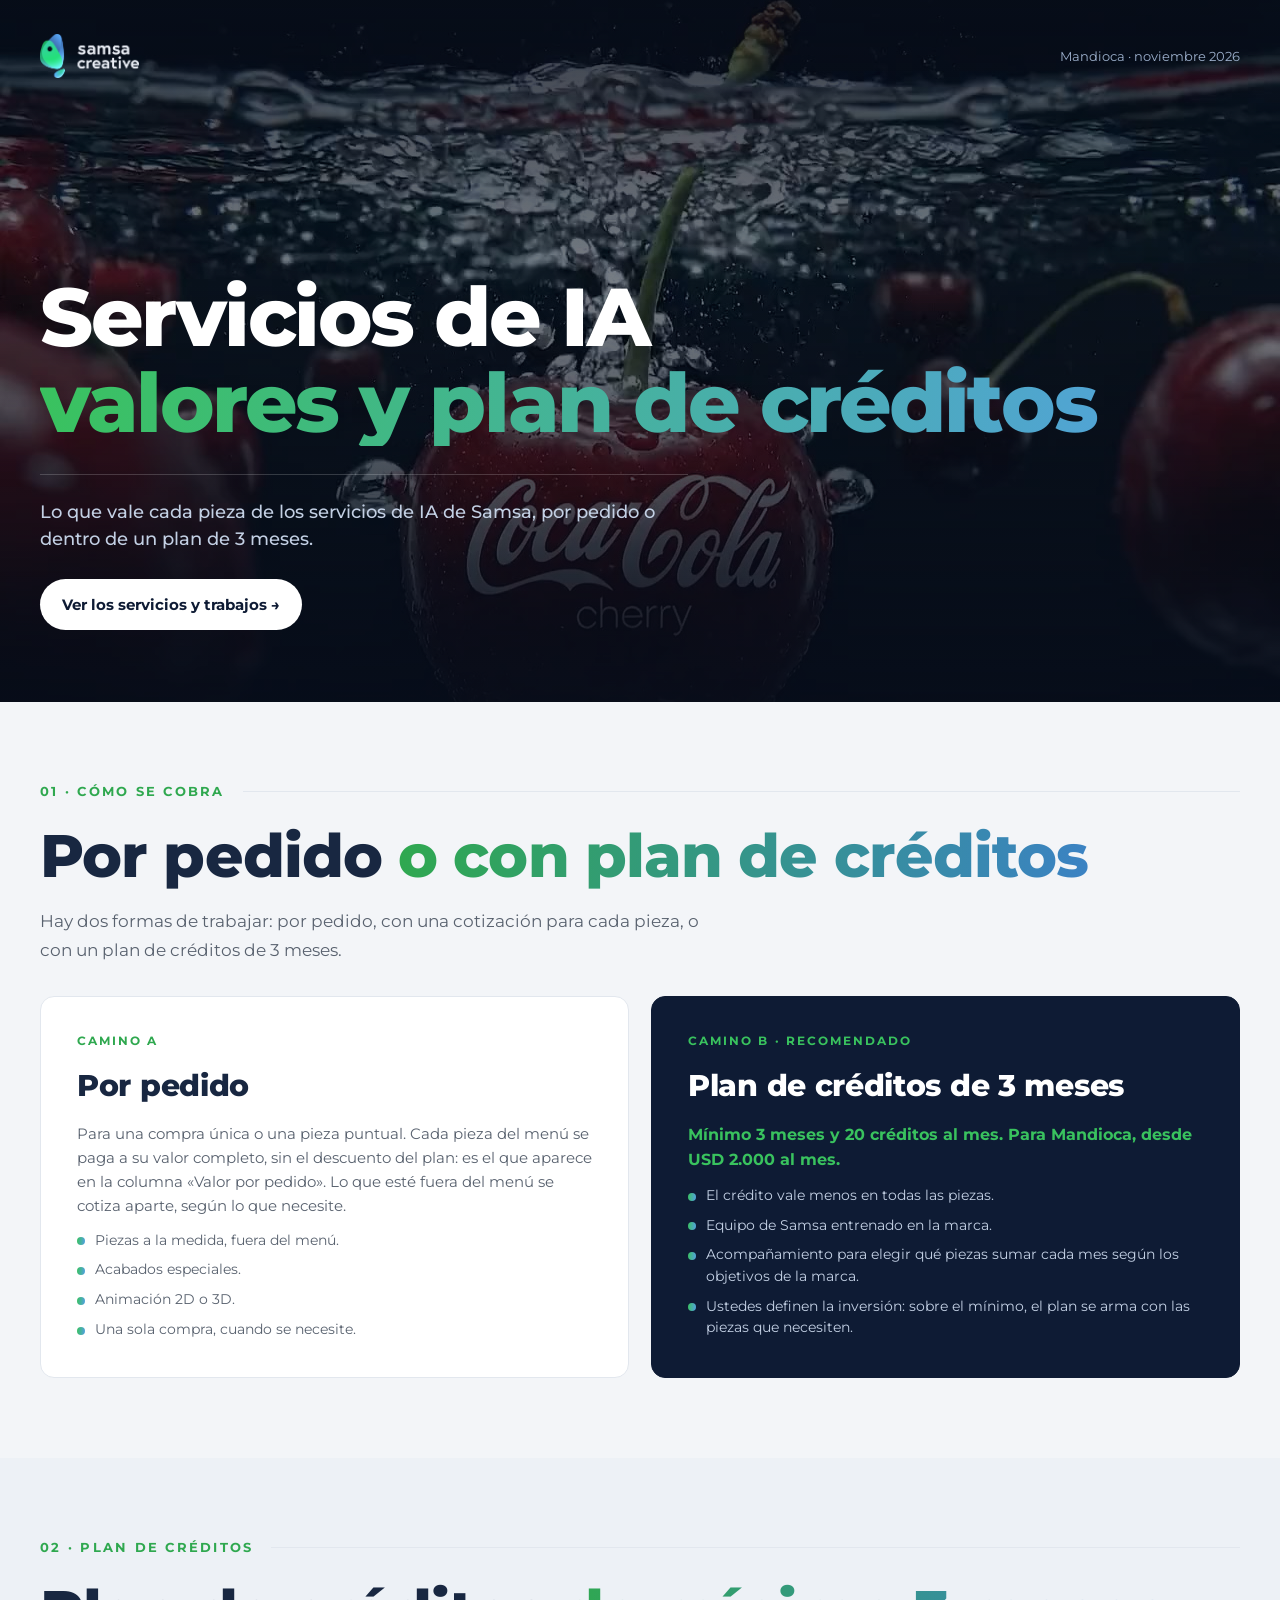
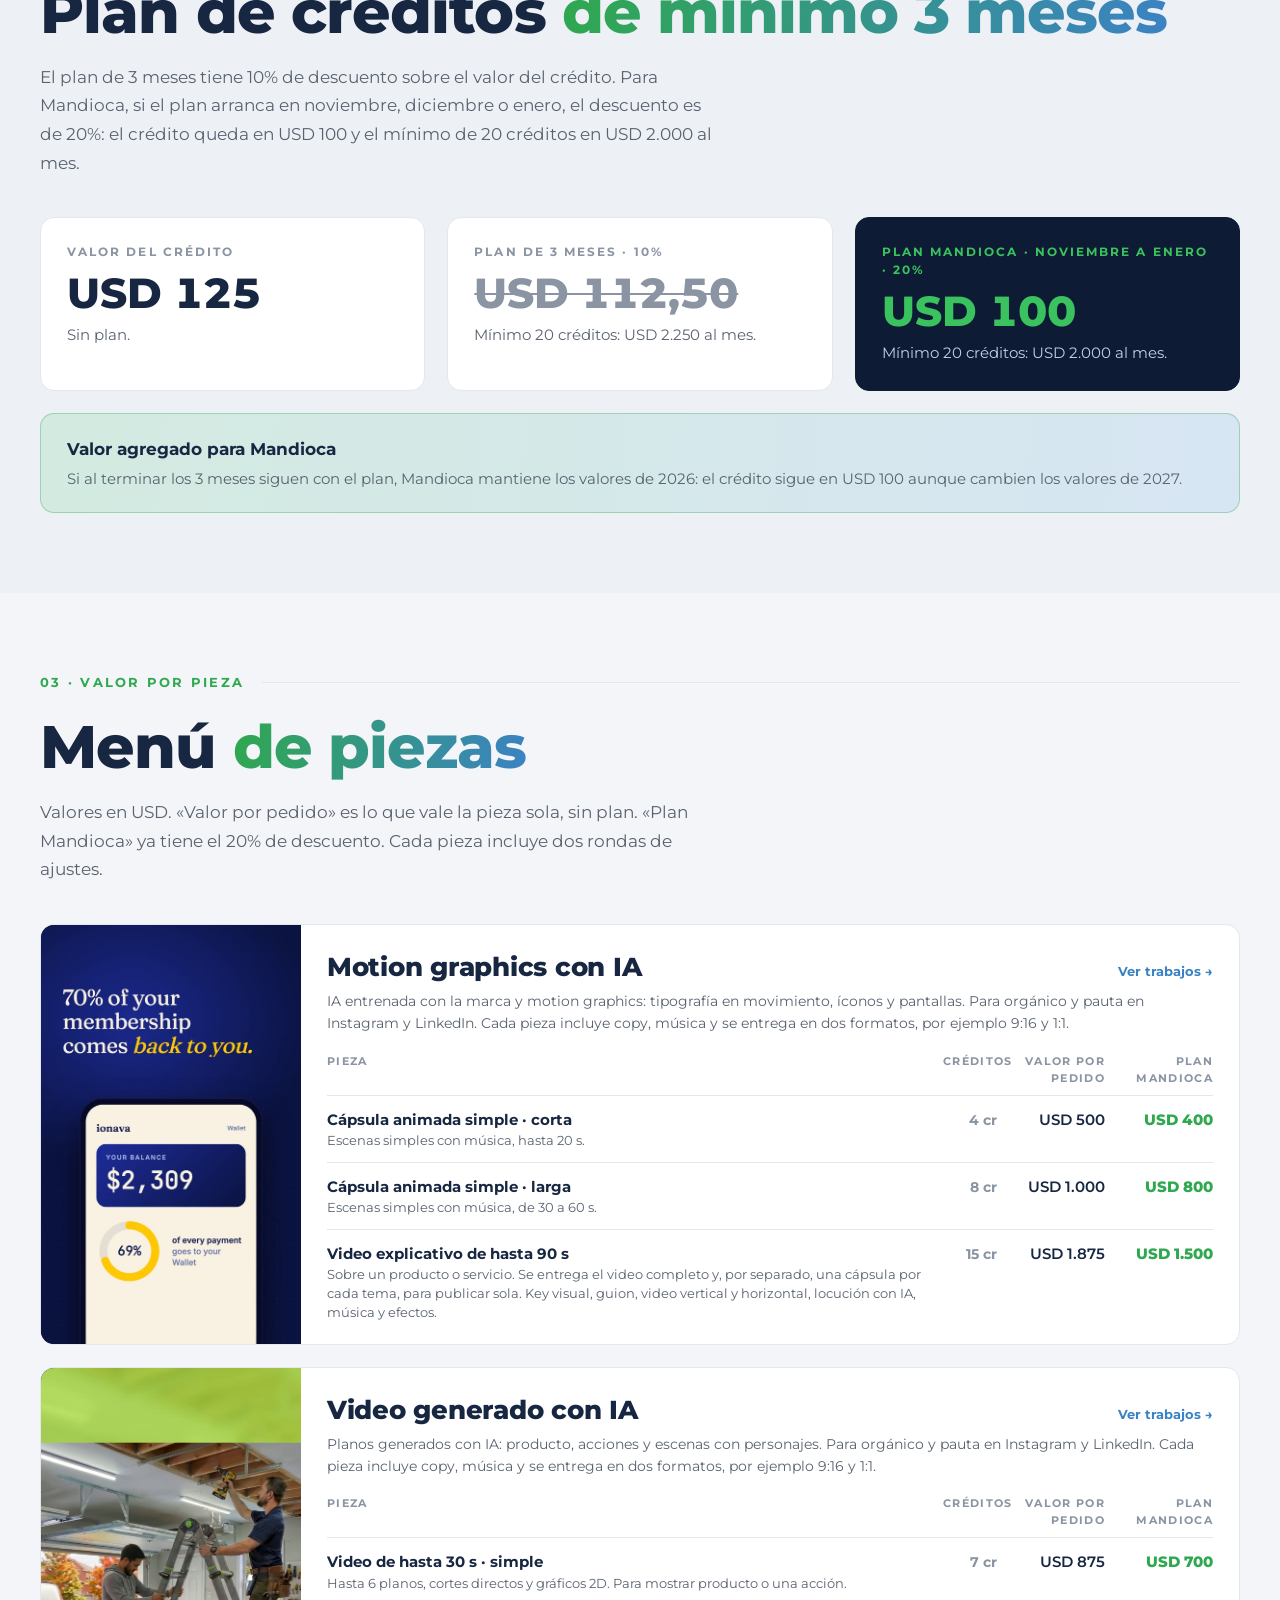
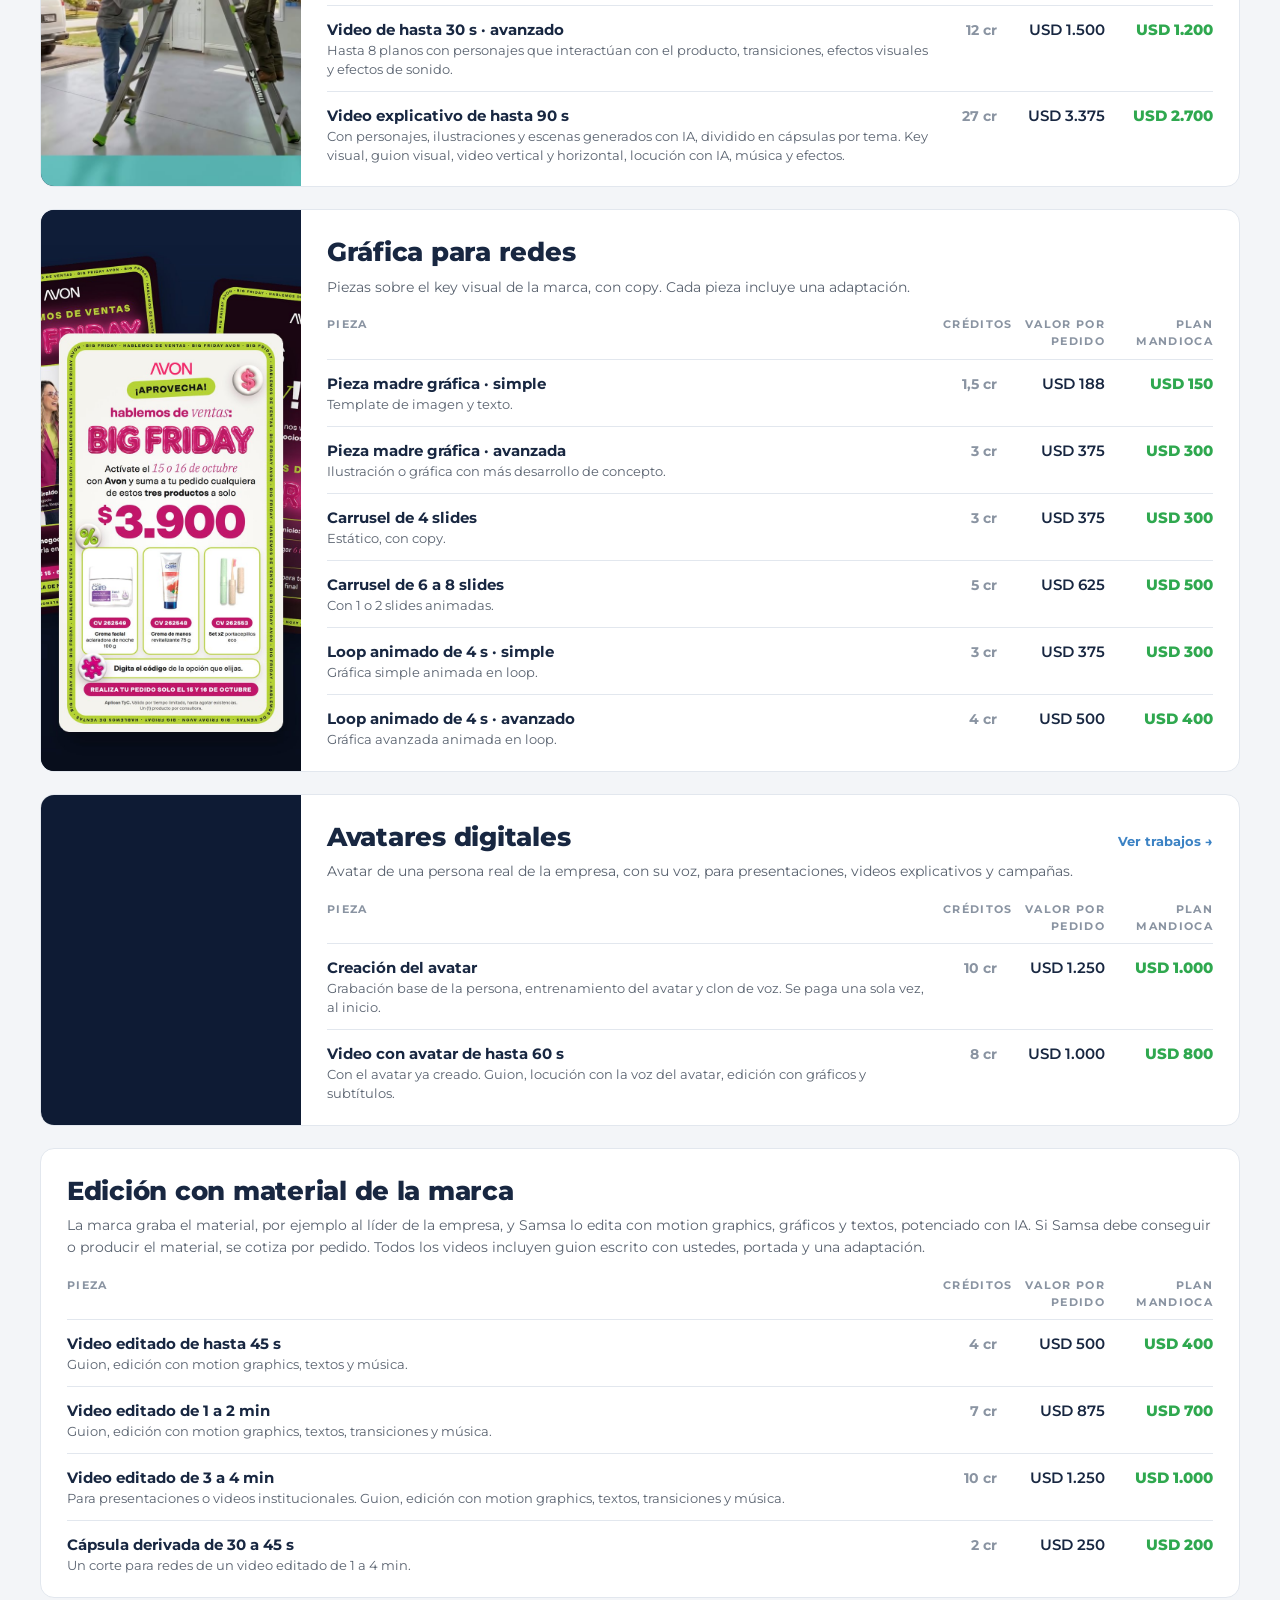
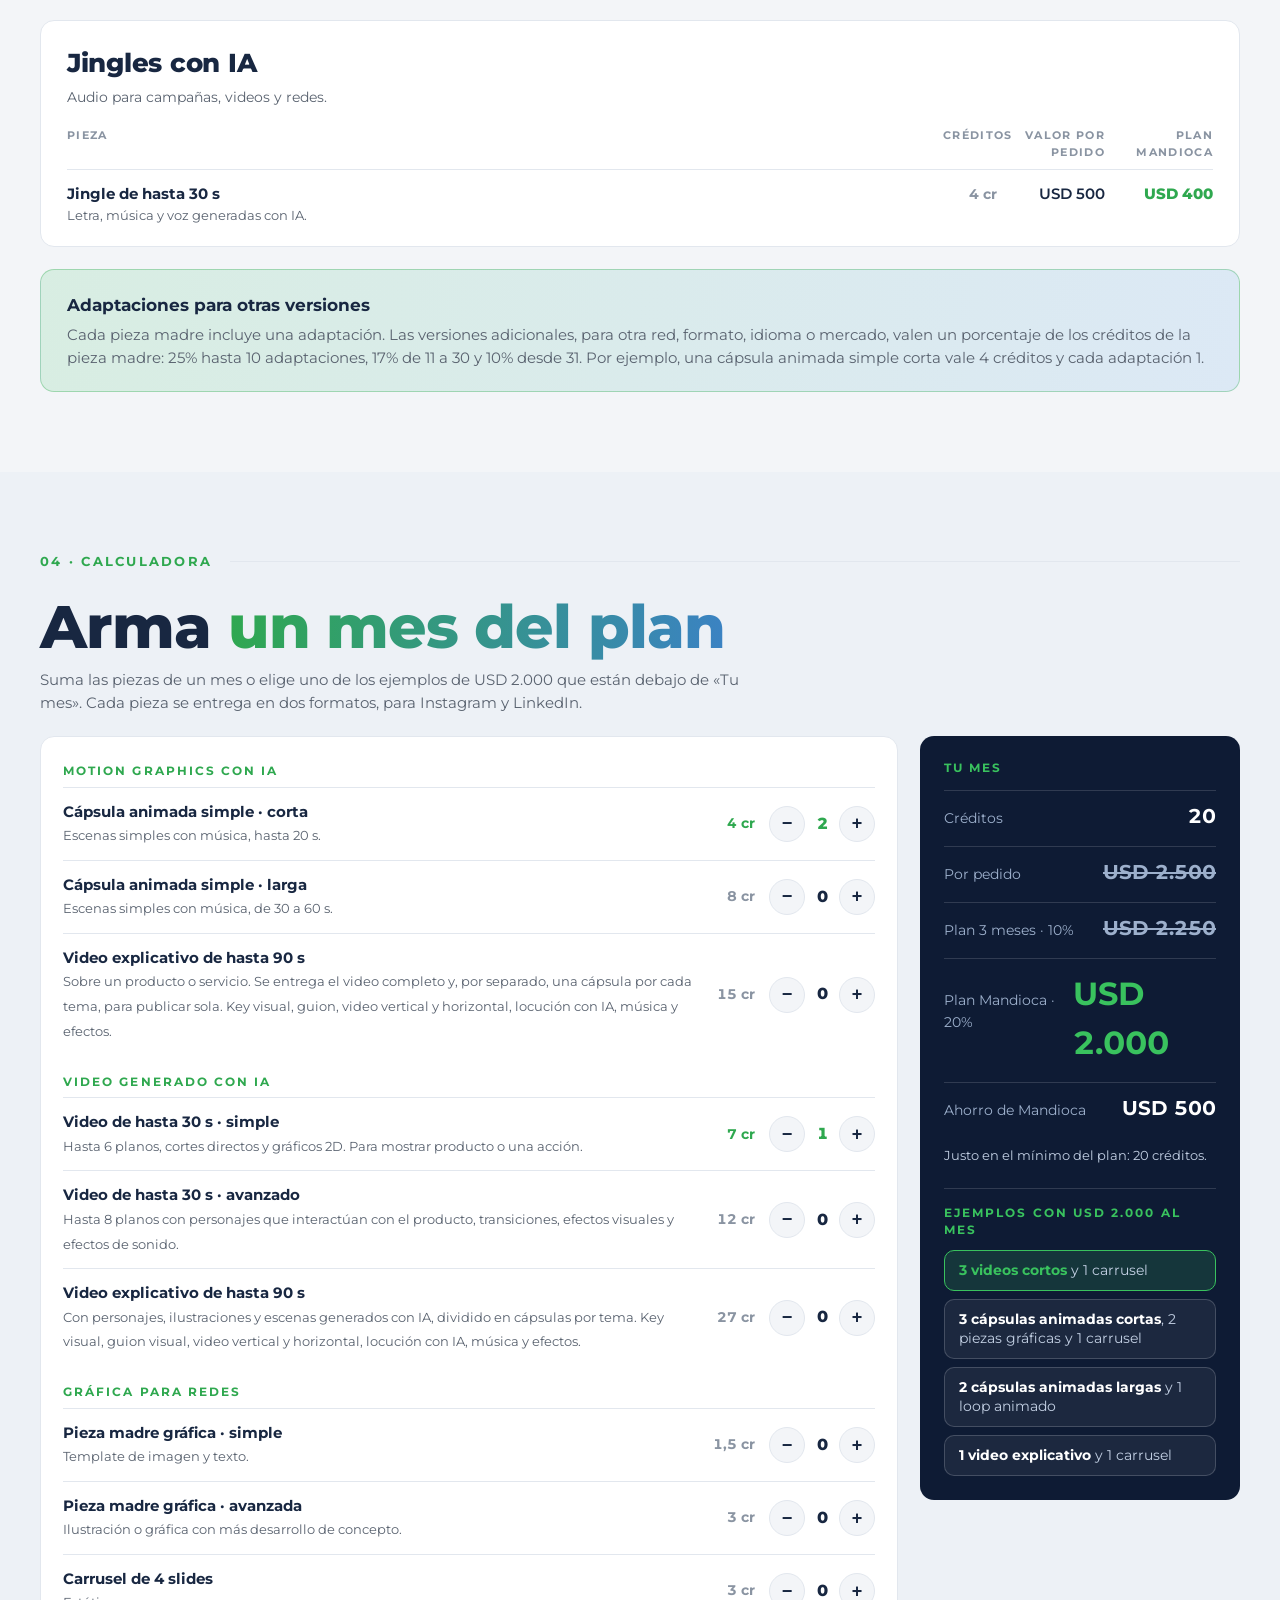
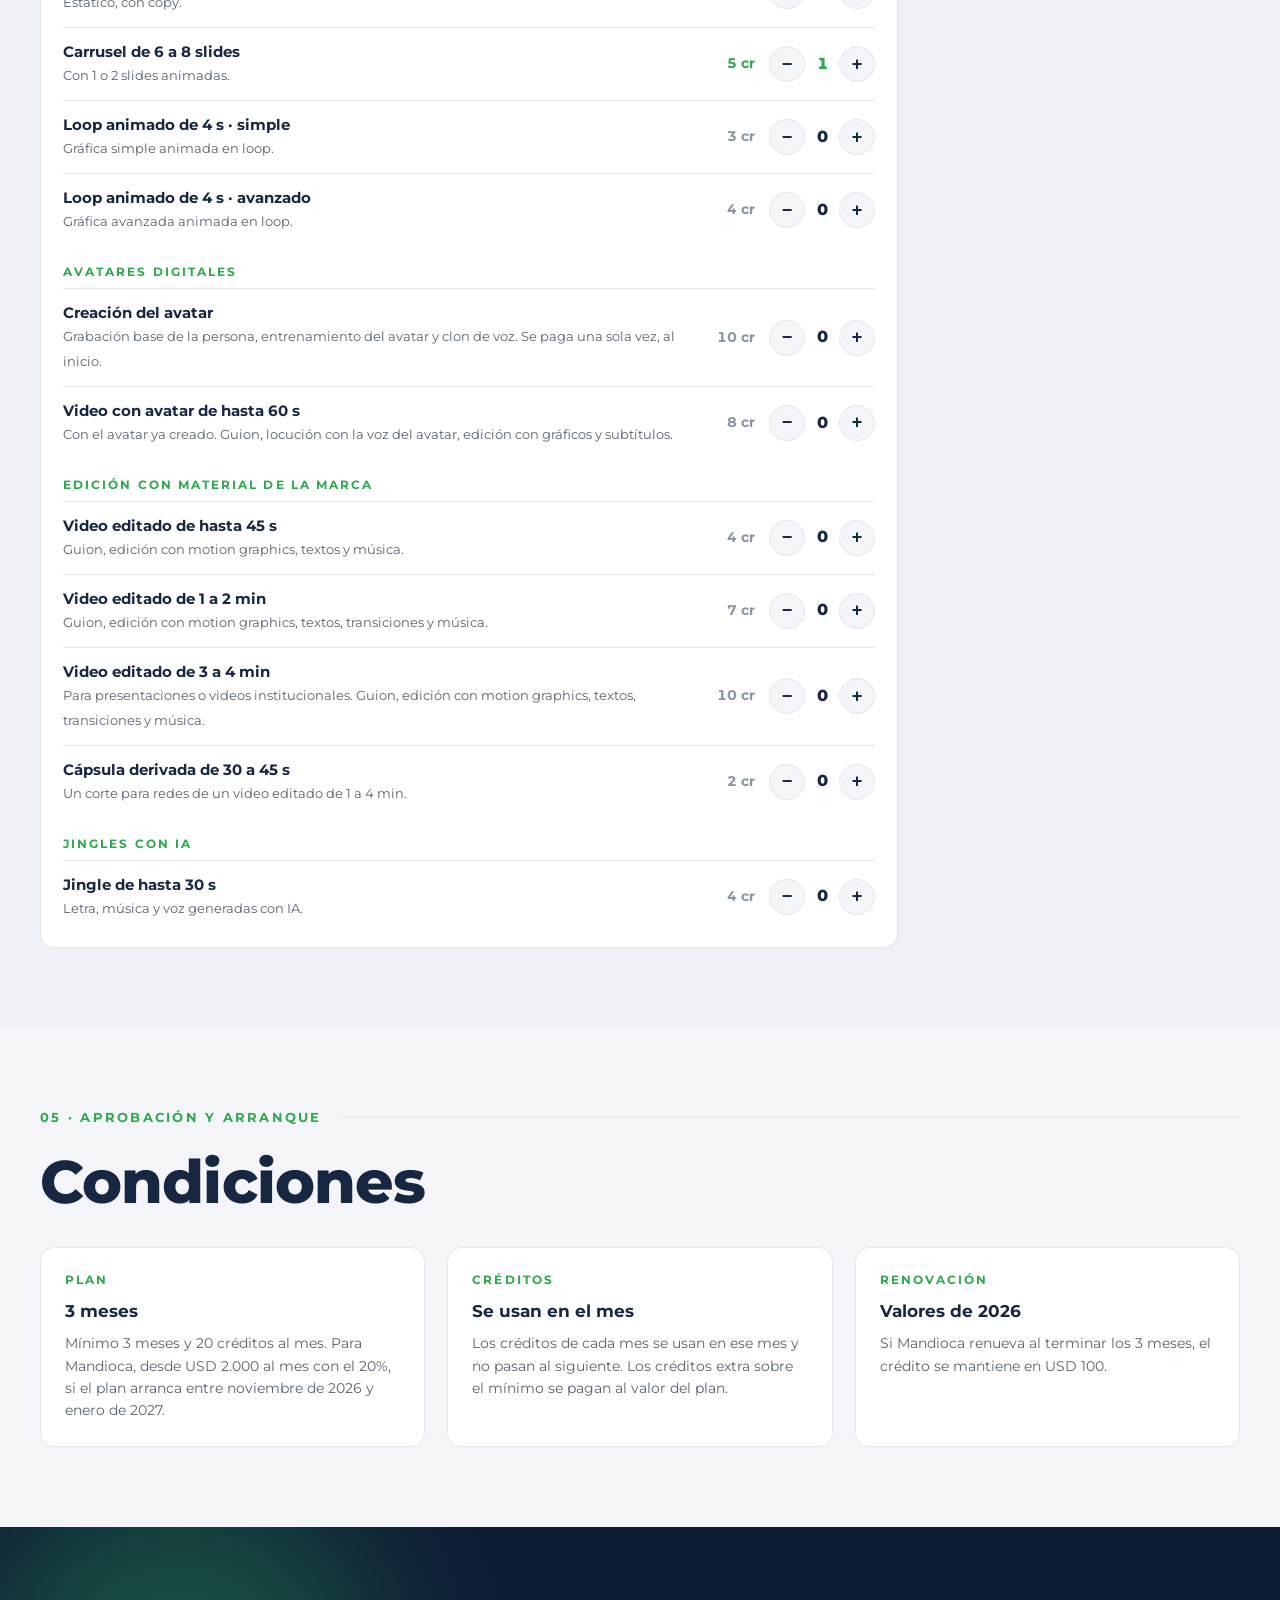
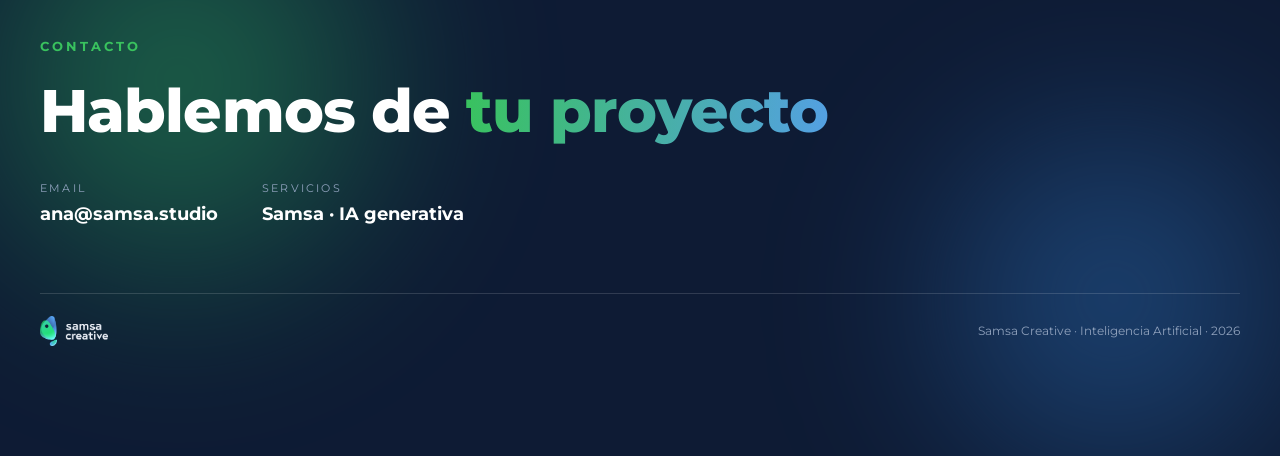
==== commit 7b99c641: "Sube créditos de gráfica, carruseles, loops y cápsula corta según costos del Sheet; nuevos ejemplos " ====
--- a/index.html
+++ b/index.html
@@ -882,14 +882,14 @@
     <h2 class="bigt">Menú <span class="grad">de piezas</span></h2>
     <div class="body-lg"><p>Valores en USD. «Valor por pedido» es lo que vale la pieza sola, sin plan. «Plan Mandioca» ya tiene el 20% de descuento. Cada pieza incluye dos rondas de ajustes.</p></div>
     <div class="fams">
-<article class="fam"><div class="fam__in"><div class="fam__img"><video src="img/ejemplo-ionava-wallet.mp4" poster="img/ejemplo-ionava-wallet.jpg" autoplay muted loop playsinline aria-hidden="true"></video></div><div class="fam__body"><div class="fam__h"><h3>Motion graphics con IA</h3><a href="https://anasamsa.github.io/samsa-inteligencia-artificial/" target="_blank" rel="noopener">Ver trabajos →</a></div><p class="fam__d">IA entrenada con la marca y motion graphics: tipografía en movimiento, íconos y pantallas. Para orgánico y pauta en Instagram y LinkedIn. Cada pieza incluye copy, música y se entrega en dos formatos, por ejemplo 9:16 y 1:1.</p><div class="rows"><div class="rows__h"><span>Pieza</span><span>Créditos</span><span>Valor por pedido</span><span>Plan Mandioca</span></div><div class="row"><div><b>Cápsula animada simple · corta</b><small>Escenas simples con música, hasta 20 s.</small></div><span class="cr">3 cr</span><span>USD 375</span><span class="pl">USD 300</span></div><div class="row"><div><b>Cápsula animada simple · larga</b><small>Escenas simples con música, de 30 a 60 s.</small></div><span class="cr">8 cr</span><span>USD 1.000</span><span class="pl">USD 800</span></div><div class="row"><div><b>Video explicativo de hasta 90 s</b><small>Sobre un producto o servicio. Se entrega el video completo y, por separado, una cápsula por cada tema, para publicar sola. Key visual, guion, video vertical y horizontal, locución con IA, música y efectos.</small></div><span class="cr">15 cr</span><span>USD 1.875</span><span class="pl">USD 1.500</span></div></div></div></div></article>
+<article class="fam"><div class="fam__in"><div class="fam__img"><video src="img/ejemplo-ionava-wallet.mp4" poster="img/ejemplo-ionava-wallet.jpg" autoplay muted loop playsinline aria-hidden="true"></video></div><div class="fam__body"><div class="fam__h"><h3>Motion graphics con IA</h3><a href="https://anasamsa.github.io/samsa-inteligencia-artificial/" target="_blank" rel="noopener">Ver trabajos →</a></div><p class="fam__d">IA entrenada con la marca y motion graphics: tipografía en movimiento, íconos y pantallas. Para orgánico y pauta en Instagram y LinkedIn. Cada pieza incluye copy, música y se entrega en dos formatos, por ejemplo 9:16 y 1:1.</p><div class="rows"><div class="rows__h"><span>Pieza</span><span>Créditos</span><span>Valor por pedido</span><span>Plan Mandioca</span></div><div class="row"><div><b>Cápsula animada simple · corta</b><small>Escenas simples con música, hasta 20 s.</small></div><span class="cr">4 cr</span><span>USD 500</span><span class="pl">USD 400</span></div><div class="row"><div><b>Cápsula animada simple · larga</b><small>Escenas simples con música, de 30 a 60 s.</small></div><span class="cr">8 cr</span><span>USD 1.000</span><span class="pl">USD 800</span></div><div class="row"><div><b>Video explicativo de hasta 90 s</b><small>Sobre un producto o servicio. Se entrega el video completo y, por separado, una cápsula por cada tema, para publicar sola. Key visual, guion, video vertical y horizontal, locución con IA, música y efectos.</small></div><span class="cr">15 cr</span><span>USD 1.875</span><span class="pl">USD 1.500</span></div></div></div></div></article>
 <article class="fam"><div class="fam__in"><div class="fam__img"><video src="img/ref-louisville.mp4" poster="img/ref-louisville.jpg" autoplay muted loop playsinline aria-hidden="true"></video></div><div class="fam__body"><div class="fam__h"><h3>Video generado con IA</h3><a href="https://anasamsa.github.io/samsa-inteligencia-artificial/" target="_blank" rel="noopener">Ver trabajos →</a></div><p class="fam__d">Planos generados con IA: producto, acciones y escenas con personajes. Para orgánico y pauta en Instagram y LinkedIn. Cada pieza incluye copy, música y se entrega en dos formatos, por ejemplo 9:16 y 1:1.</p><div class="rows"><div class="rows__h"><span>Pieza</span><span>Créditos</span><span>Valor por pedido</span><span>Plan Mandioca</span></div><div class="row"><div><b>Video de hasta 30 s · simple</b><small>Hasta 6 planos, cortes directos y gráficos 2D. Para mostrar producto o una acción.</small></div><span class="cr">7 cr</span><span>USD 875</span><span class="pl">USD 700</span></div><div class="row"><div><b>Video de hasta 30 s · avanzado</b><small>Hasta 8 planos con personajes que interactúan con el producto, transiciones, efectos visuales y efectos de sonido.</small></div><span class="cr">12 cr</span><span>USD 1.500</span><span class="pl">USD 1.200</span></div><div class="row"><div><b>Video explicativo de hasta 90 s</b><small>Con personajes, ilustraciones y escenas generados con IA, dividido en cápsulas por tema. Key visual, guion visual, video vertical y horizontal, locución con IA, música y efectos.</small></div><span class="cr">27 cr</span><span>USD 3.375</span><span class="pl">USD 2.700</span></div></div></div></div></article>
-<article class="fam"><div class="fam__in"><div class="fam__img"><img src="img/grafica-redes.jpg" alt="" loading="lazy"></div><div class="fam__body"><div class="fam__h"><h3>Gráfica para redes</h3></div><p class="fam__d">Piezas sobre el key visual de la marca, con copy. Cada pieza incluye una adaptación.</p><div class="rows"><div class="rows__h"><span>Pieza</span><span>Créditos</span><span>Valor por pedido</span><span>Plan Mandioca</span></div><div class="row"><div><b>Pieza madre gráfica · simple</b><small>Template de imagen y texto.</small></div><span class="cr">1 cr</span><span>USD 125</span><span class="pl">USD 100</span></div><div class="row"><div><b>Pieza madre gráfica · avanzada</b><small>Ilustración o gráfica con más desarrollo de concepto.</small></div><span class="cr">2 cr</span><span>USD 250</span><span class="pl">USD 200</span></div><div class="row"><div><b>Carrusel de 4 slides</b><small>Estático, con copy.</small></div><span class="cr">2 cr</span><span>USD 250</span><span class="pl">USD 200</span></div><div class="row"><div><b>Carrusel de 6 a 8 slides</b><small>Con 1 o 2 slides animadas.</small></div><span class="cr">3 cr</span><span>USD 375</span><span class="pl">USD 300</span></div><div class="row"><div><b>Loop animado de 4 s · simple</b><small>Gráfica simple animada en loop.</small></div><span class="cr">2 cr</span><span>USD 250</span><span class="pl">USD 200</span></div><div class="row"><div><b>Loop animado de 4 s · avanzado</b><small>Gráfica avanzada animada en loop.</small></div><span class="cr">3 cr</span><span>USD 375</span><span class="pl">USD 300</span></div></div></div></div></article>
+<article class="fam"><div class="fam__in"><div class="fam__img"><img src="img/grafica-redes.jpg" alt="" loading="lazy"></div><div class="fam__body"><div class="fam__h"><h3>Gráfica para redes</h3></div><p class="fam__d">Piezas sobre el key visual de la marca, con copy. Cada pieza incluye una adaptación.</p><div class="rows"><div class="rows__h"><span>Pieza</span><span>Créditos</span><span>Valor por pedido</span><span>Plan Mandioca</span></div><div class="row"><div><b>Pieza madre gráfica · simple</b><small>Template de imagen y texto.</small></div><span class="cr">1,5 cr</span><span>USD 188</span><span class="pl">USD 150</span></div><div class="row"><div><b>Pieza madre gráfica · avanzada</b><small>Ilustración o gráfica con más desarrollo de concepto.</small></div><span class="cr">3 cr</span><span>USD 375</span><span class="pl">USD 300</span></div><div class="row"><div><b>Carrusel de 4 slides</b><small>Estático, con copy.</small></div><span class="cr">3 cr</span><span>USD 375</span><span class="pl">USD 300</span></div><div class="row"><div><b>Carrusel de 6 a 8 slides</b><small>Con 1 o 2 slides animadas.</small></div><span class="cr">5 cr</span><span>USD 625</span><span class="pl">USD 500</span></div><div class="row"><div><b>Loop animado de 4 s · simple</b><small>Gráfica simple animada en loop.</small></div><span class="cr">3 cr</span><span>USD 375</span><span class="pl">USD 300</span></div><div class="row"><div><b>Loop animado de 4 s · avanzado</b><small>Gráfica avanzada animada en loop.</small></div><span class="cr">4 cr</span><span>USD 500</span><span class="pl">USD 400</span></div></div></div></div></article>
 <article class="fam"><div class="fam__in"><div class="fam__img"><iframe src="https://www.youtube-nocookie.com/embed/1yC-11vkWgE?autoplay=1&mute=1&loop=1&playlist=1yC-11vkWgE&controls=0&playsinline=1&rel=0" title="Reel Growie" referrerpolicy="strict-origin-when-cross-origin" allow="autoplay; encrypted-media; picture-in-picture"></iframe></div><div class="fam__body"><div class="fam__h"><h3>Avatares digitales</h3><a href="https://anasamsa.github.io/samsa-inteligencia-artificial/" target="_blank" rel="noopener">Ver trabajos →</a></div><p class="fam__d">Avatar de una persona real de la empresa, con su voz, para presentaciones, videos explicativos y campañas.</p><div class="rows"><div class="rows__h"><span>Pieza</span><span>Créditos</span><span>Valor por pedido</span><span>Plan Mandioca</span></div><div class="row"><div><b>Creación del avatar</b><small>Grabación base de la persona, entrenamiento del avatar y clon de voz. Se paga una sola vez, al inicio.</small></div><span class="cr">10 cr</span><span>USD 1.250</span><span class="pl">USD 1.000</span></div><div class="row"><div><b>Video con avatar de hasta 60 s</b><small>Con el avatar ya creado. Guion, locución con la voz del avatar, edición con gráficos y subtítulos.</small></div><span class="cr">8 cr</span><span>USD 1.000</span><span class="pl">USD 800</span></div></div></div></div></article>
 <article class="fam"><div class="fam__in fam--noimg"><div class="fam__body"><div class="fam__h"><h3>Edición con material de la marca</h3></div><p class="fam__d">La marca graba el material, por ejemplo al líder de la empresa, y Samsa lo edita con motion graphics, gráficos y textos, potenciado con IA. Si Samsa debe conseguir o producir el material, se cotiza por pedido. Todos los videos incluyen guion escrito con ustedes, portada y una adaptación.</p><div class="rows"><div class="rows__h"><span>Pieza</span><span>Créditos</span><span>Valor por pedido</span><span>Plan Mandioca</span></div><div class="row"><div><b>Video editado de hasta 45 s</b><small>Guion, edición con motion graphics, textos y música.</small></div><span class="cr">4 cr</span><span>USD 500</span><span class="pl">USD 400</span></div><div class="row"><div><b>Video editado de 1 a 2 min</b><small>Guion, edición con motion graphics, textos, transiciones y música.</small></div><span class="cr">7 cr</span><span>USD 875</span><span class="pl">USD 700</span></div><div class="row"><div><b>Video editado de 3 a 4 min</b><small>Para presentaciones o videos institucionales. Guion, edición con motion graphics, textos, transiciones y música.</small></div><span class="cr">10 cr</span><span>USD 1.250</span><span class="pl">USD 1.000</span></div><div class="row"><div><b>Cápsula derivada de 30 a 45 s</b><small>Un corte para redes de un video editado de 1 a 4 min.</small></div><span class="cr">2 cr</span><span>USD 250</span><span class="pl">USD 200</span></div></div></div></div></article>
 <article class="fam"><div class="fam__in fam--noimg"><div class="fam__body"><div class="fam__h"><h3>Jingles con IA</h3></div><p class="fam__d">Audio para campañas, videos y redes.</p><div class="rows"><div class="rows__h"><span>Pieza</span><span>Créditos</span><span>Valor por pedido</span><span>Plan Mandioca</span></div><div class="row"><div><b>Jingle de hasta 30 s</b><small>Letra, música y voz generadas con IA.</small></div><span class="cr">4 cr</span><span>USD 500</span><span class="pl">USD 400</span></div></div></div></div></article>
     </div>
-    <div class="keep"><b>Adaptaciones para otras versiones</b><p>Cada pieza madre incluye una adaptación. Las versiones adicionales, para otra red, formato, idioma o mercado, valen un porcentaje de los créditos de la pieza madre: 25% hasta 10 adaptaciones, 17% de 11 a 30 y 10% desde 31. Por ejemplo, una cápsula animada simple corta vale 3 créditos y cada adaptación 0,75.</p></div>
+    <div class="keep"><b>Adaptaciones para otras versiones</b><p>Cada pieza madre incluye una adaptación. Las versiones adicionales, para otra red, formato, idioma o mercado, valen un porcentaje de los créditos de la pieza madre: 25% hasta 10 adaptaciones, 17% de 11 a 30 y 10% desde 31. Por ejemplo, una cápsula animada simple corta vale 4 créditos y cada adaptación 1.</p></div>
   </div>
 </section>
 
@@ -910,10 +910,10 @@
         <p class="sum__note" id="c-note"></p>
         <span class="tk presets__t">Ejemplos con USD 2.000 al mes</span>
         <div class="presets" id="presets">
-          <button type="button" data-p="0"><b>4 videos cortos</b> y 3 piezas gráficas</button>
-          <button type="button" data-p="1"><b>6 cápsulas animadas cortas</b> y 2 piezas gráficas</button>
-          <button type="button" data-p="2"><b>2 cápsulas animadas largas</b> y 2 carruseles</button>
-          <button type="button" data-p="3"><b>1 video explicativo</b> y 5 piezas gráficas</button>
+          <button type="button" data-p="0"><b>3 videos cortos</b> y 1 carrusel</button>
+          <button type="button" data-p="1"><b>3 cápsulas animadas cortas</b>, 2 piezas gráficas y 1 carrusel</button>
+          <button type="button" data-p="2"><b>2 cápsulas animadas largas</b> y 1 loop animado</button>
+          <button type="button" data-p="3"><b>1 video explicativo</b> y 1 carrusel</button>
         </div>
       </aside>
     </div>
@@ -948,9 +948,9 @@
 
 <script>
 (function(){
-  var M=[["Motion graphics con IA", "Cápsula animada simple · corta", "Escenas simples con música, hasta 20 s.", 3], ["Motion graphics con IA", "Cápsula animada simple · larga", "Escenas simples con música, de 30 a 60 s.", 8], ["Motion graphics con IA", "Video explicativo de hasta 90 s", "Sobre un producto o servicio. Se entrega el video completo y, por separado, una cápsula por cada tema, para publicar sola. Key visual, guion, video vertical y horizontal, locución con IA, música y efectos.", 15], ["Video generado con IA", "Video de hasta 30 s · simple", "Hasta 6 planos, cortes directos y gráficos 2D. Para mostrar producto o una acción.", 7], ["Video generado con IA", "Video de hasta 30 s · avanzado", "Hasta 8 planos con personajes que interactúan con el producto, transiciones, efectos visuales y efectos de sonido.", 12], ["Video generado con IA", "Video explicativo de hasta 90 s", "Con personajes, ilustraciones y escenas generados con IA, dividido en cápsulas por tema. Key visual, guion visual, video vertical y horizontal, locución con IA, música y efectos.", 27], ["Gráfica para redes", "Pieza madre gráfica · simple", "Template de imagen y texto.", 1], ["Gráfica para redes", "Pieza madre gráfica · avanzada", "Ilustración o gráfica con más desarrollo de concepto.", 2], ["Gráfica para redes", "Carrusel de 4 slides", "Estático, con copy.", 2], ["Gráfica para redes", "Carrusel de 6 a 8 slides", "Con 1 o 2 slides animadas.", 3], ["Gráfica para redes", "Loop animado de 4 s · simple", "Gráfica simple animada en loop.", 2], ["Gráfica para redes", "Loop animado de 4 s · avanzado", "Gráfica avanzada animada en loop.", 3], ["Avatares digitales", "Creación del avatar", "Grabación base de la persona, entrenamiento del avatar y clon de voz. Se paga una sola vez, al inicio.", 10], ["Avatares digitales", "Video con avatar de hasta 60 s", "Con el avatar ya creado. Guion, locución con la voz del avatar, edición con gráficos y subtítulos.", 8], ["Edición con material de la marca", "Video editado de hasta 45 s", "Guion, edición con motion graphics, textos y música.", 4], ["Edición con material de la marca", "Video editado de 1 a 2 min", "Guion, edición con motion graphics, textos, transiciones y música.", 7], ["Edición con material de la marca", "Video editado de 3 a 4 min", "Para presentaciones o videos institucionales. Guion, edición con motion graphics, textos, transiciones y música.", 10], ["Edición con material de la marca", "Cápsula derivada de 30 a 45 s", "Un corte para redes de un video editado de 1 a 4 min.", 2], ["Jingles con IA", "Jingle de hasta 30 s", "Letra, música y voz generadas con IA.", 4]];
+  var M=[["Motion graphics con IA", "Cápsula animada simple · corta", "Escenas simples con música, hasta 20 s.", 4], ["Motion graphics con IA", "Cápsula animada simple · larga", "Escenas simples con música, de 30 a 60 s.", 8], ["Motion graphics con IA", "Video explicativo de hasta 90 s", "Sobre un producto o servicio. Se entrega el video completo y, por separado, una cápsula por cada tema, para publicar sola. Key visual, guion, video vertical y horizontal, locución con IA, música y efectos.", 15], ["Video generado con IA", "Video de hasta 30 s · simple", "Hasta 6 planos, cortes directos y gráficos 2D. Para mostrar producto o una acción.", 7], ["Video generado con IA", "Video de hasta 30 s · avanzado", "Hasta 8 planos con personajes que interactúan con el producto, transiciones, efectos visuales y efectos de sonido.", 12], ["Video generado con IA", "Video explicativo de hasta 90 s", "Con personajes, ilustraciones y escenas generados con IA, dividido en cápsulas por tema. Key visual, guion visual, video vertical y horizontal, locución con IA, música y efectos.", 27], ["Gráfica para redes", "Pieza madre gráfica · simple", "Template de imagen y texto.", 1.5], ["Gráfica para redes", "Pieza madre gráfica · avanzada", "Ilustración o gráfica con más desarrollo de concepto.", 3], ["Gráfica para redes", "Carrusel de 4 slides", "Estático, con copy.", 3], ["Gráfica para redes", "Carrusel de 6 a 8 slides", "Con 1 o 2 slides animadas.", 5], ["Gráfica para redes", "Loop animado de 4 s · simple", "Gráfica simple animada en loop.", 3], ["Gráfica para redes", "Loop animado de 4 s · avanzado", "Gráfica avanzada animada en loop.", 4], ["Avatares digitales", "Creación del avatar", "Grabación base de la persona, entrenamiento del avatar y clon de voz. Se paga una sola vez, al inicio.", 10], ["Avatares digitales", "Video con avatar de hasta 60 s", "Con el avatar ya creado. Guion, locución con la voz del avatar, edición con gráficos y subtítulos.", 8], ["Edición con material de la marca", "Video editado de hasta 45 s", "Guion, edición con motion graphics, textos y música.", 4], ["Edición con material de la marca", "Video editado de 1 a 2 min", "Guion, edición con motion graphics, textos, transiciones y música.", 7], ["Edición con material de la marca", "Video editado de 3 a 4 min", "Para presentaciones o videos institucionales. Guion, edición con motion graphics, textos, transiciones y música.", 10], ["Edición con material de la marca", "Cápsula derivada de 30 a 45 s", "Un corte para redes de un video editado de 1 a 4 min.", 2], ["Jingles con IA", "Jingle de hasta 30 s", "Letra, música y voz generadas con IA.", 4]];
   var P=125,P15=112.5,P20=100,MIN=20;
-  var PRE=[{0:3,3:1,6:2,7:1},{0:6,6:2},{1:2,8:2},{2:1,6:5}], DEF=PRE[0];
+  var PRE=[{3:1,0:2,9:1},{0:3,6:2,9:1},{1:2,11:1},{2:1,9:1}], DEF=PRE[0];
   var pres=document.getElementById("presets");
   var q={}, menu=document.getElementById("menu"), fam="";
   var fmt=function(n){return "USD "+Math.round(n).toLocaleString("es-CO");};
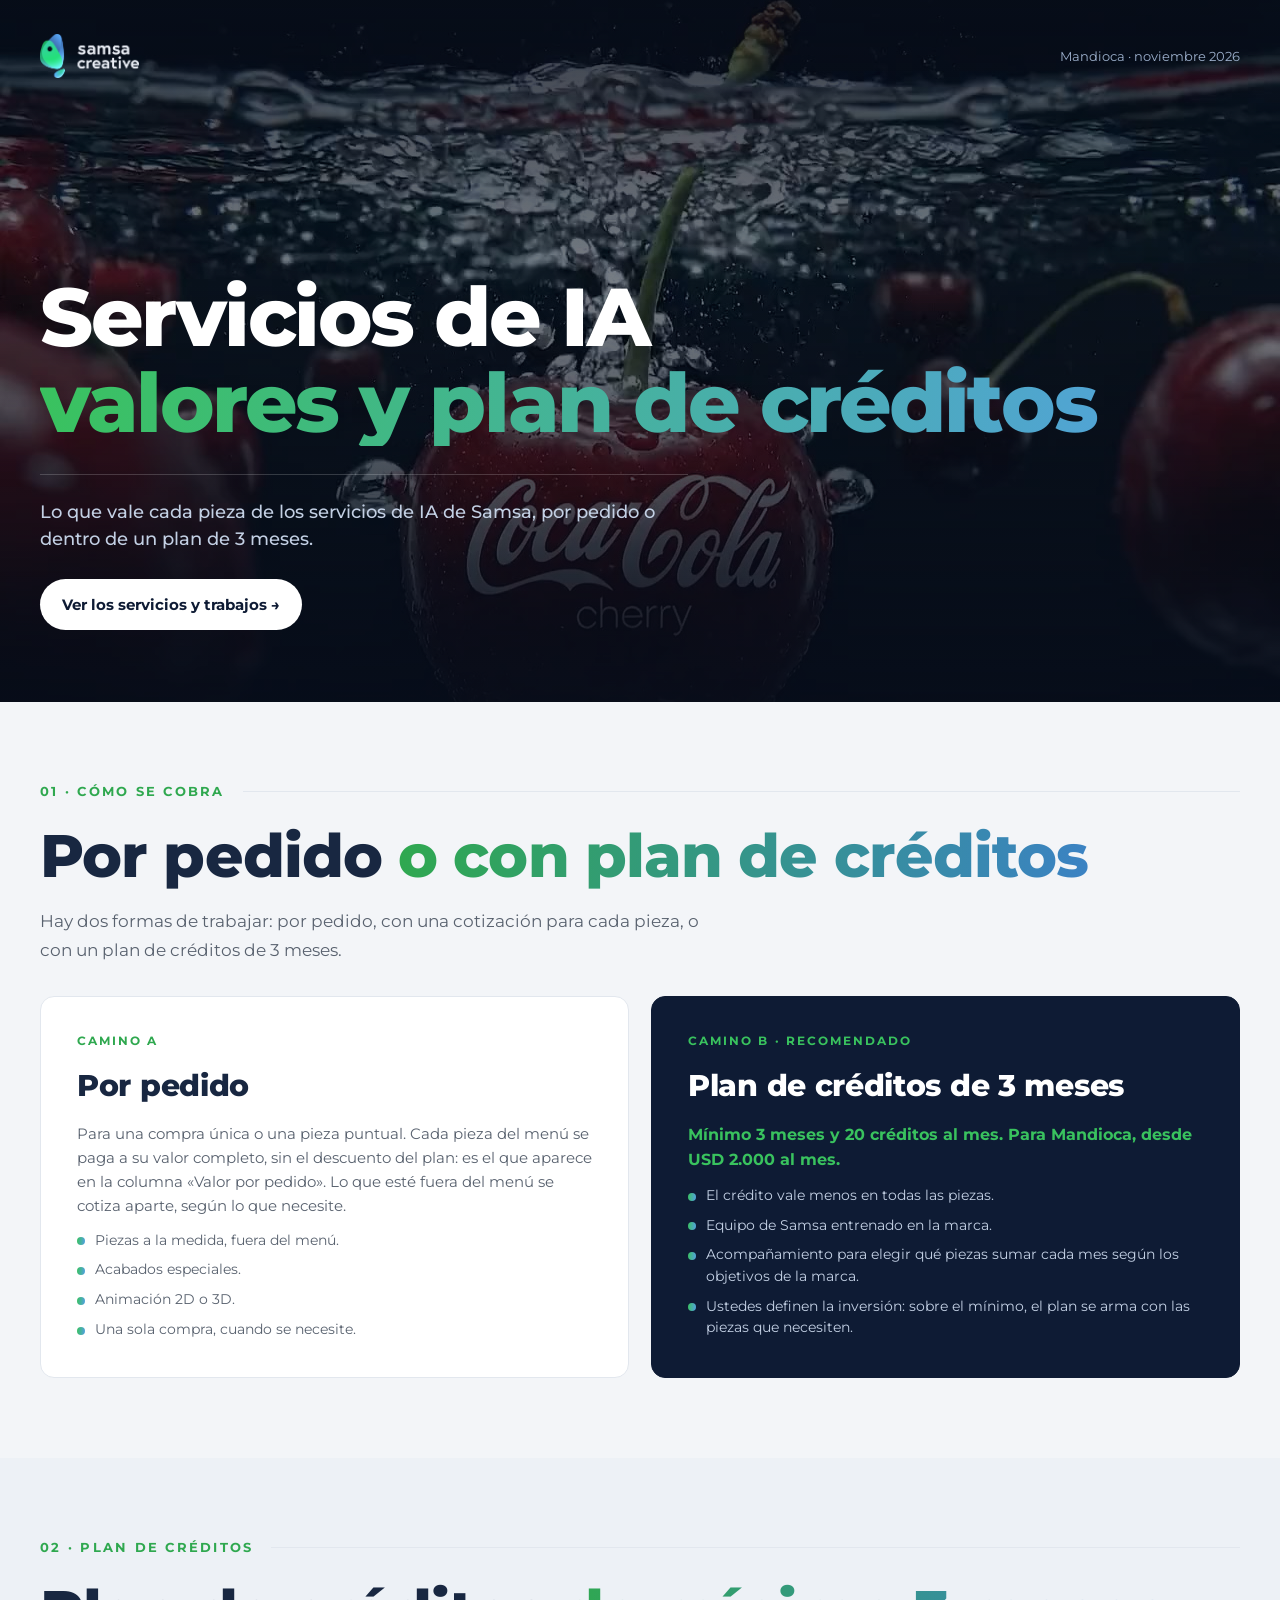
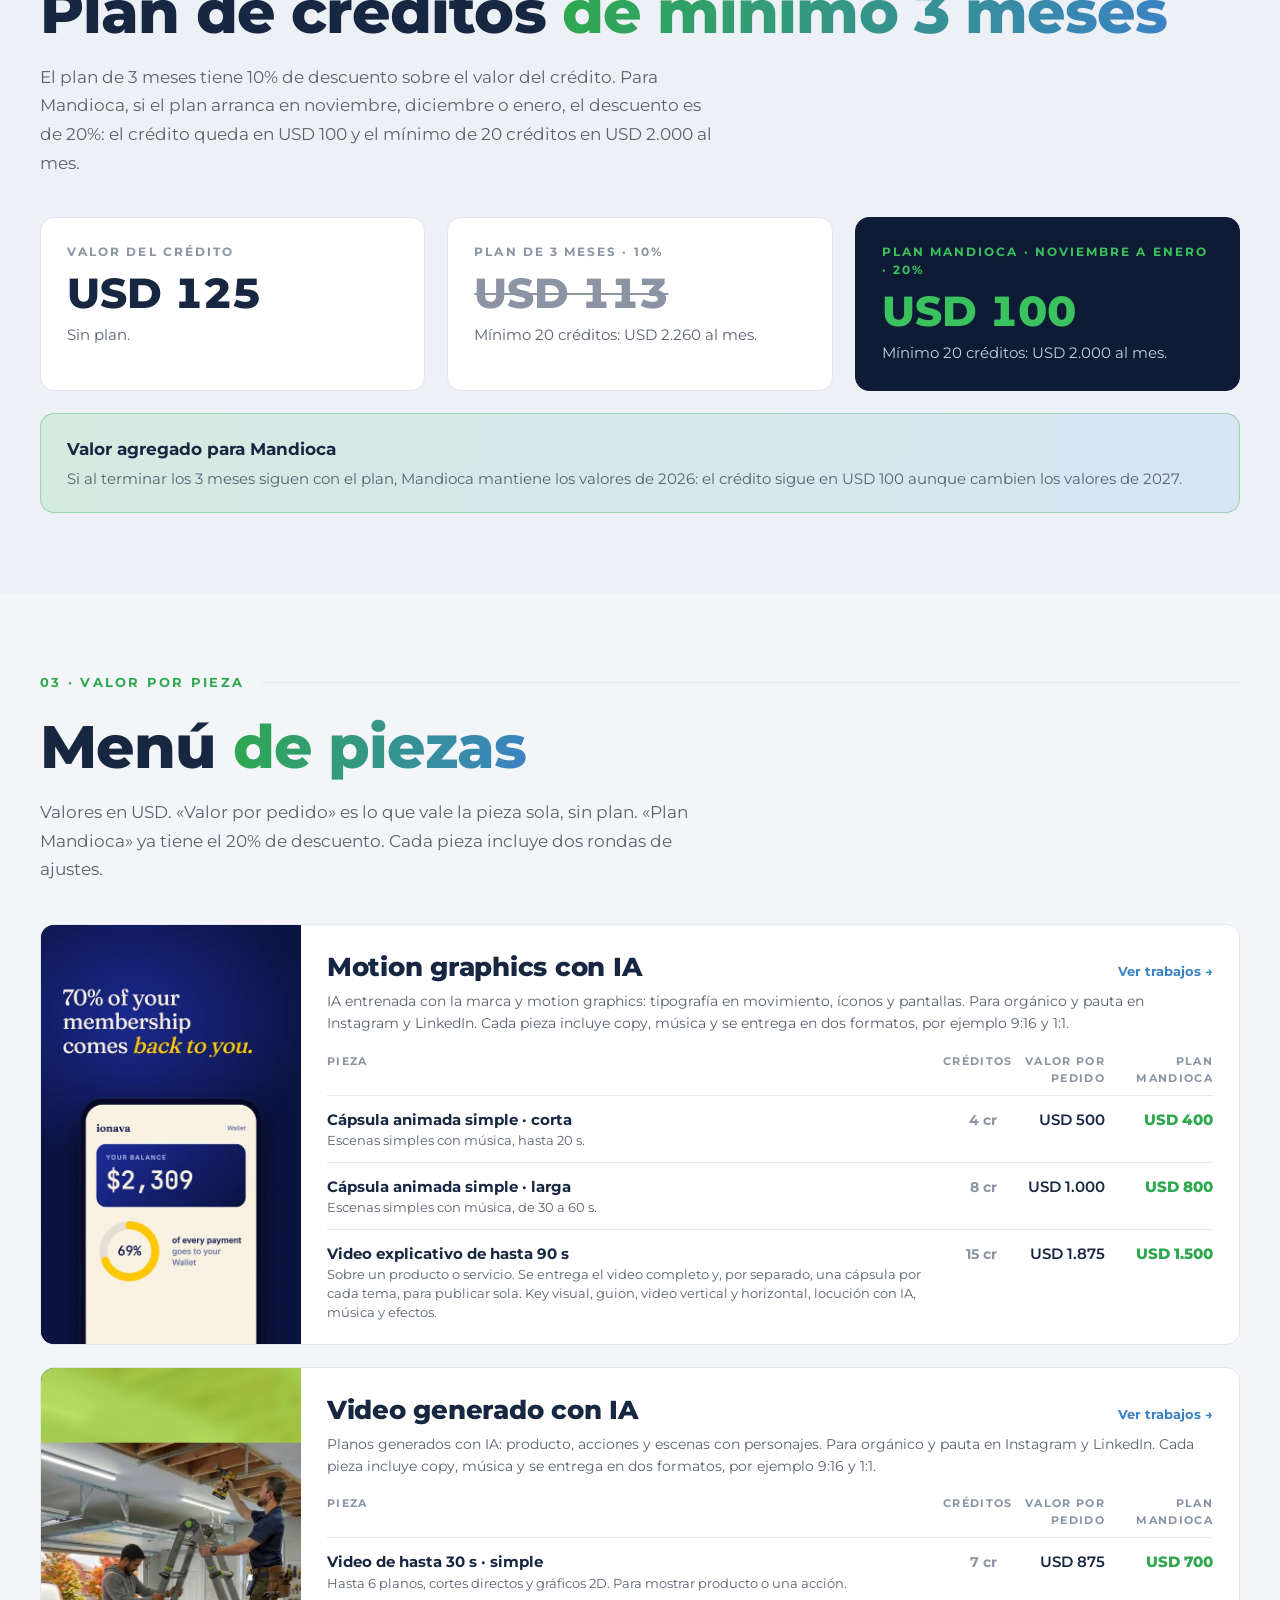
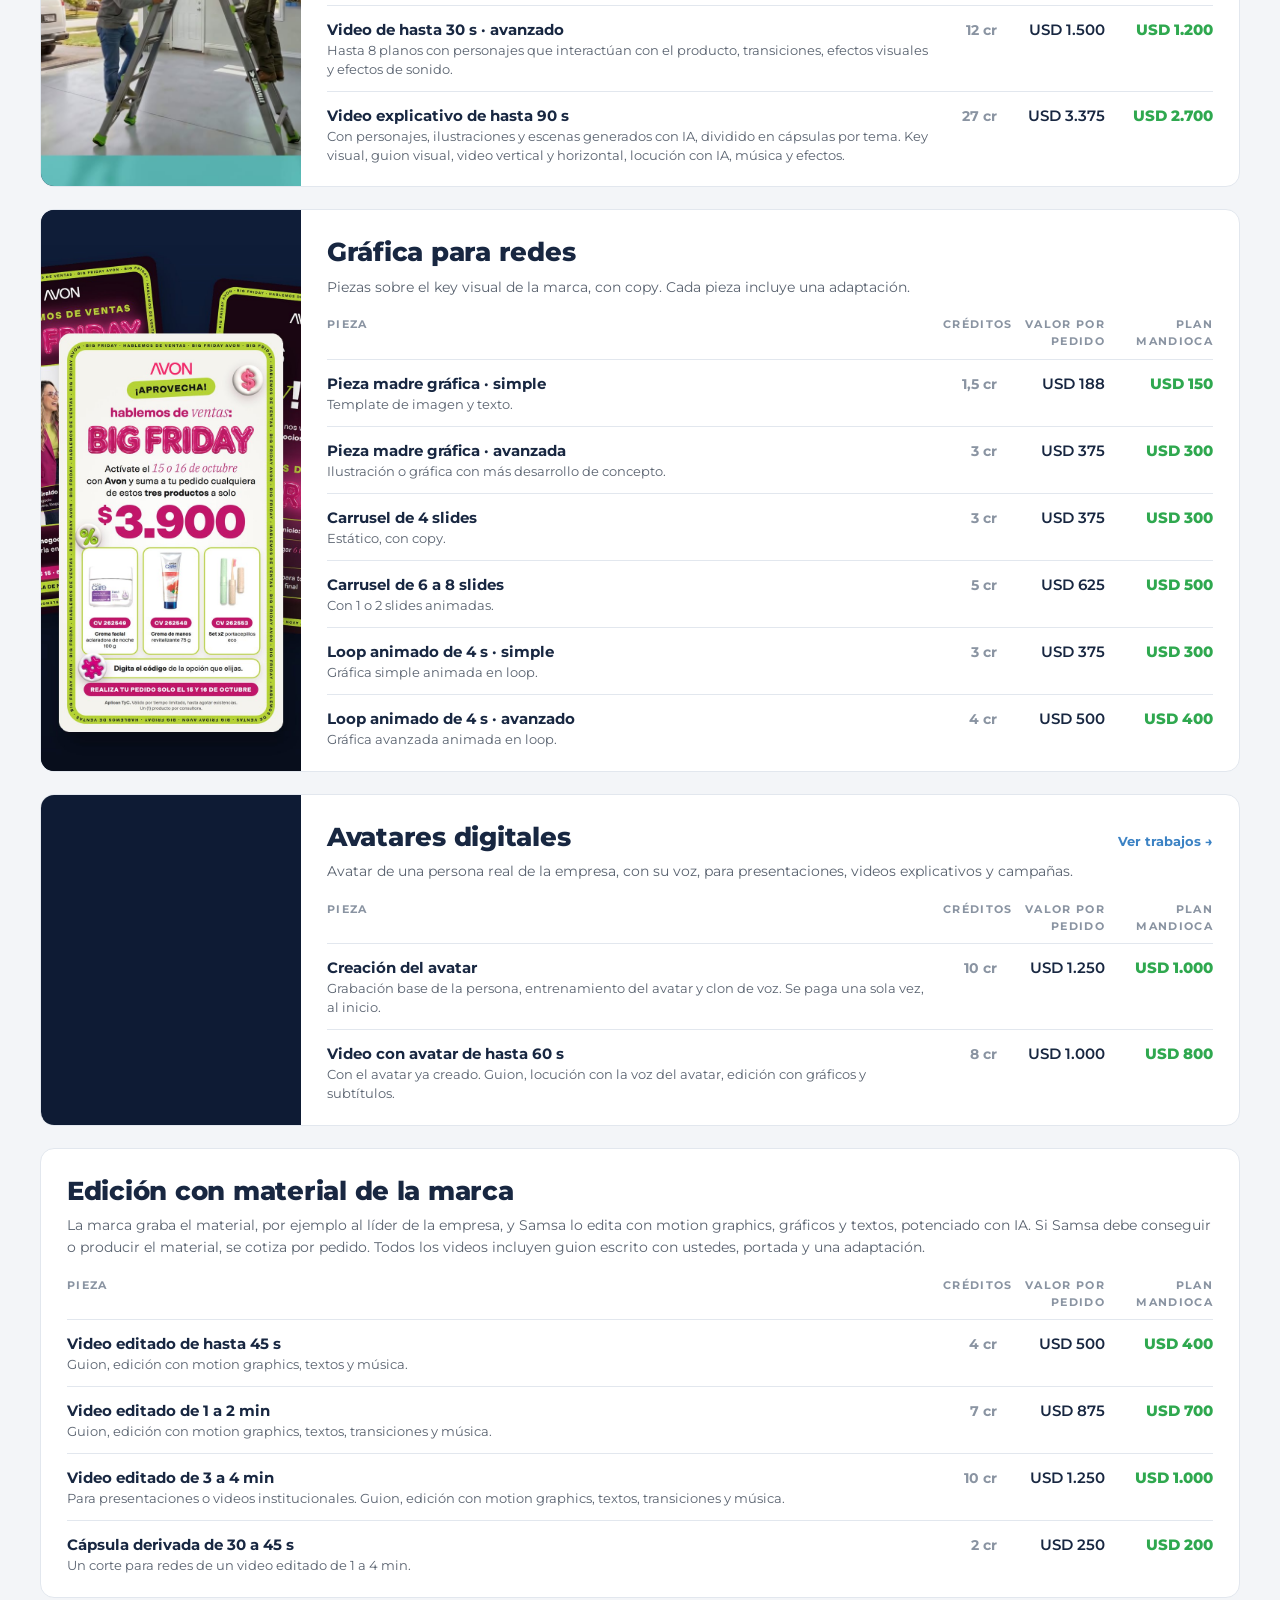
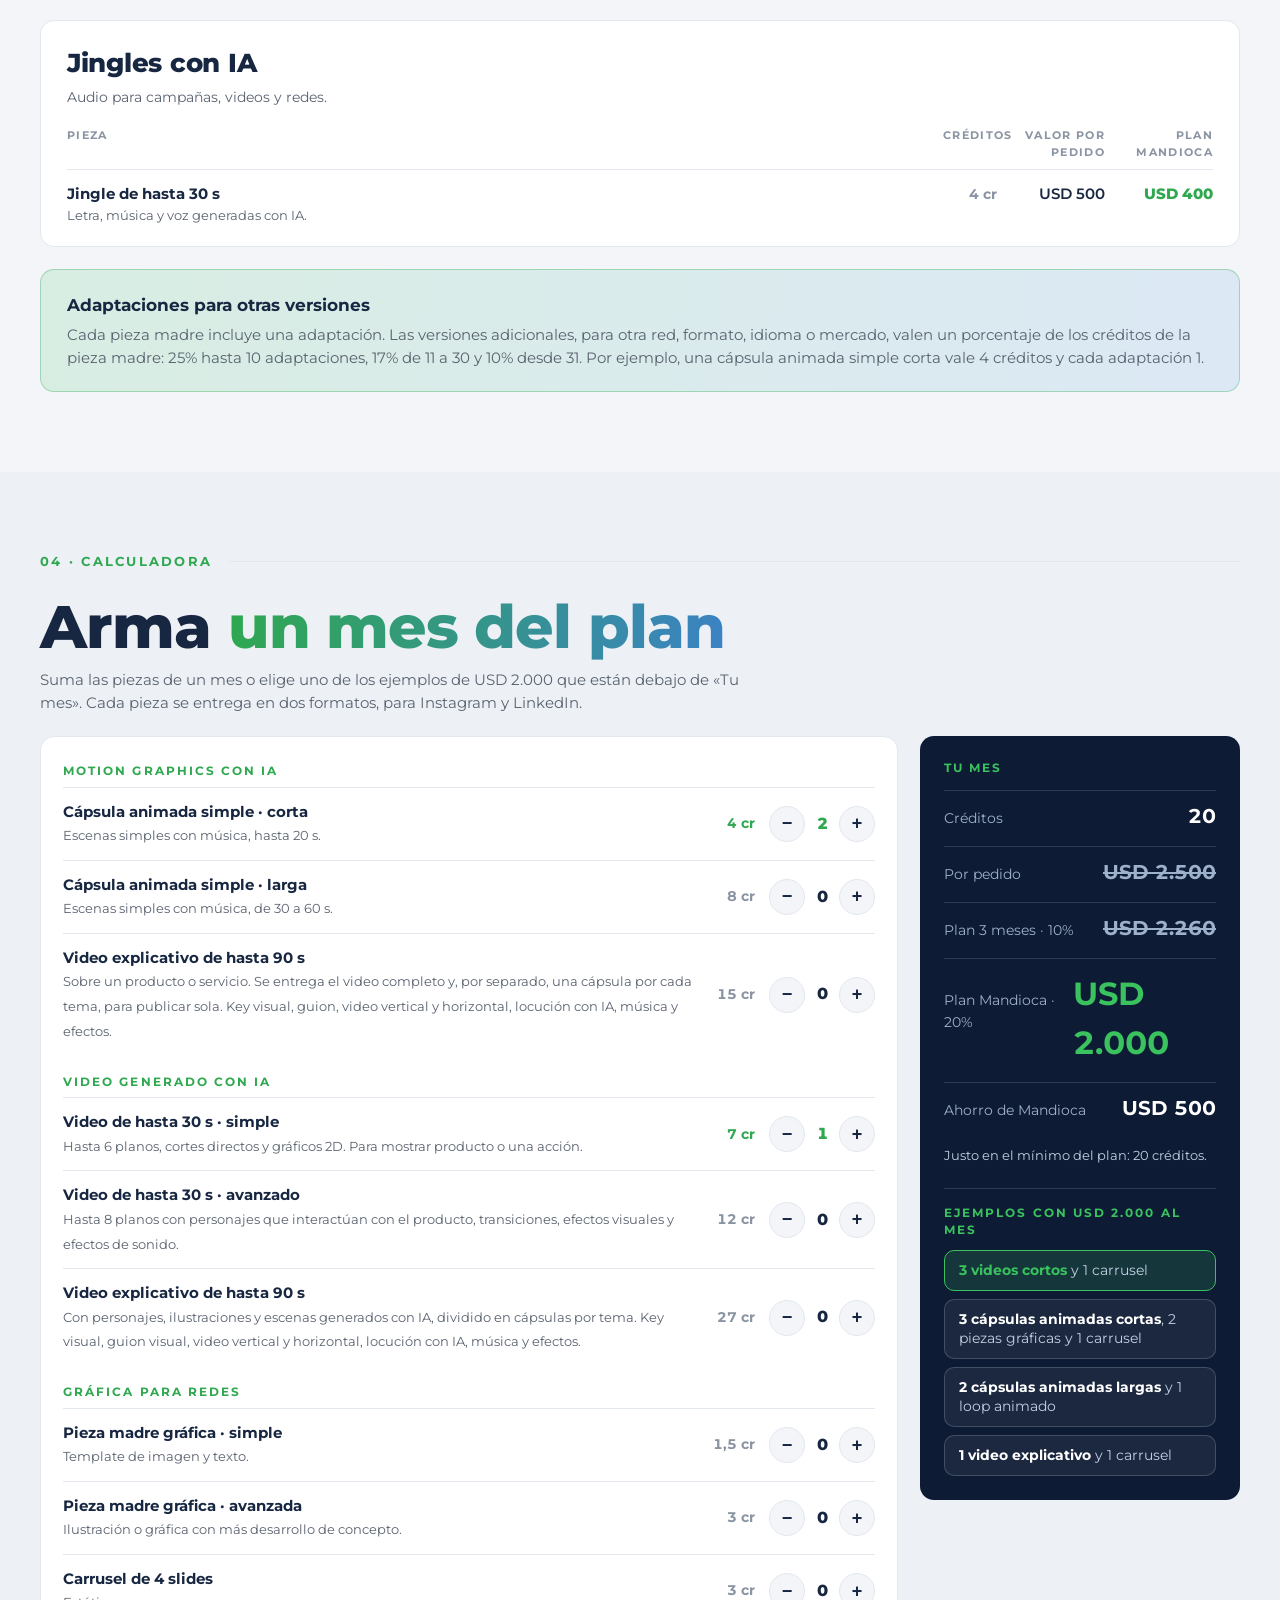
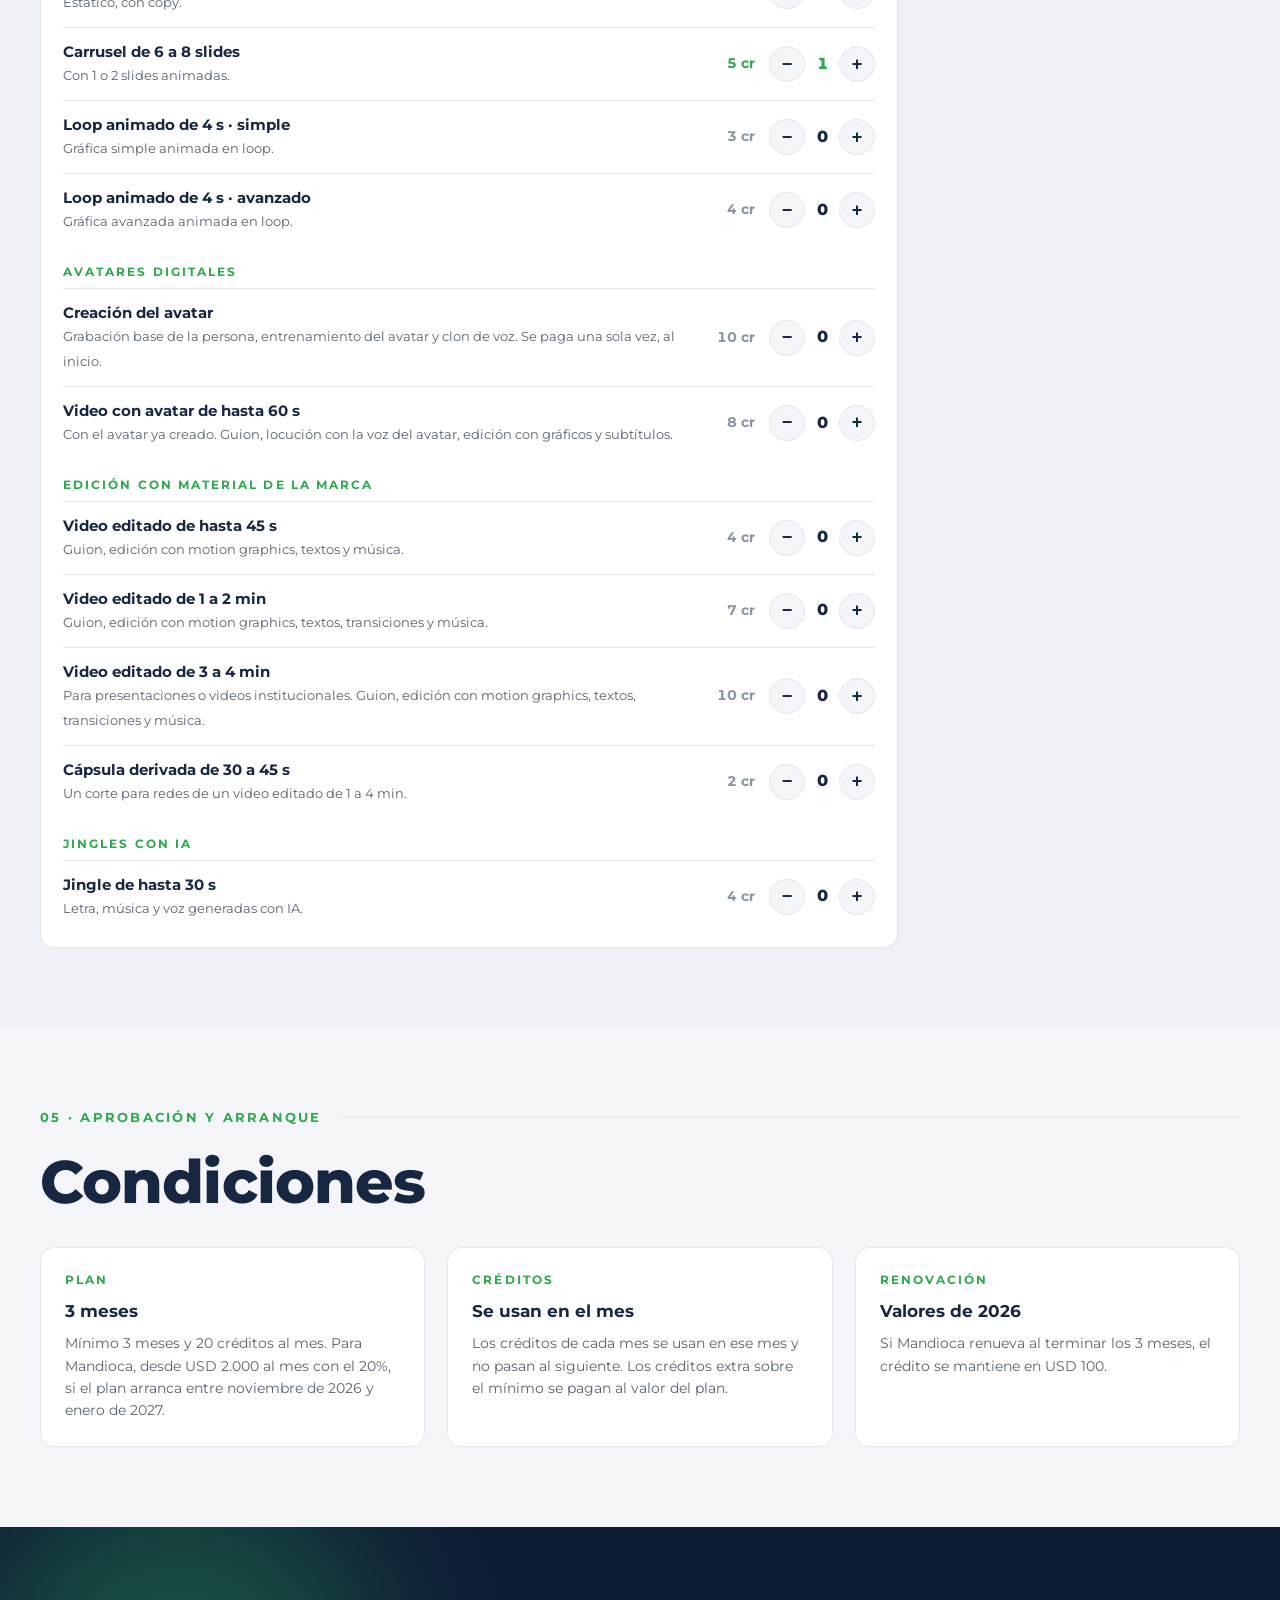
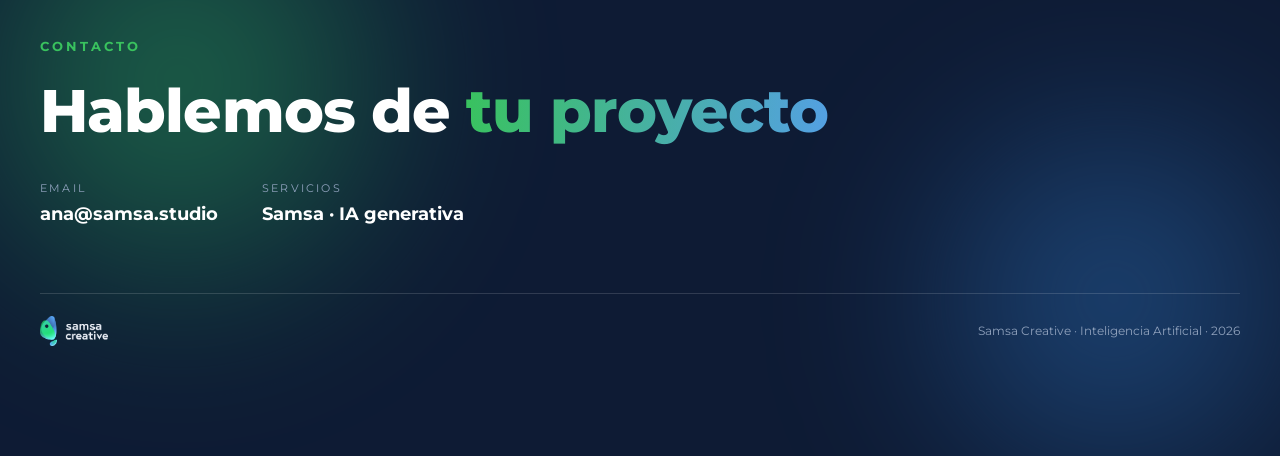
==== commit 72284a1f: "Plan de 3 meses: crédito en USD 113 cerrado Co-Authored-By: Claude Opus 5.5 <noreply@anthropic.com>" ====
--- a/index.html
+++ b/index.html
@@ -869,7 +869,7 @@
     <div class="body-lg"><p>El plan de 3 meses tiene 10% de descuento sobre el valor del crédito. Para Mandioca, si el plan arranca en noviembre, diciembre o enero, el descuento es de 20%: el crédito queda en USD 100 y el mínimo de 20 créditos en USD 2.000 al mes.</p></div>
     <div class="promo">
       <div><span class="tk">Valor del crédito</span><b class="num">USD 125</b><p>Sin plan.</p></div>
-      <div class="was"><span class="tk">Plan de 3 meses · 10%</span><b class="num">USD 112,50</b><p>Mínimo 20 créditos: USD 2.250 al mes.</p></div>
+      <div class="was"><span class="tk">Plan de 3 meses · 10%</span><b class="num">USD 113</b><p>Mínimo 20 créditos: USD 2.260 al mes.</p></div>
       <div class="on"><span class="tk">Plan Mandioca · noviembre a enero · 20%</span><b class="num">USD 100</b><p>Mínimo 20 créditos: USD 2.000 al mes.</p></div>
     </div>
     <div class="keep"><b>Valor agregado para Mandioca</b><p>Si al terminar los 3 meses siguen con el plan, Mandioca mantiene los valores de 2026: el crédito sigue en USD 100 aunque cambien los valores de 2027.</p></div>
@@ -949,7 +949,7 @@
 <script>
 (function(){
   var M=[["Motion graphics con IA", "Cápsula animada simple · corta", "Escenas simples con música, hasta 20 s.", 4], ["Motion graphics con IA", "Cápsula animada simple · larga", "Escenas simples con música, de 30 a 60 s.", 8], ["Motion graphics con IA", "Video explicativo de hasta 90 s", "Sobre un producto o servicio. Se entrega el video completo y, por separado, una cápsula por cada tema, para publicar sola. Key visual, guion, video vertical y horizontal, locución con IA, música y efectos.", 15], ["Video generado con IA", "Video de hasta 30 s · simple", "Hasta 6 planos, cortes directos y gráficos 2D. Para mostrar producto o una acción.", 7], ["Video generado con IA", "Video de hasta 30 s · avanzado", "Hasta 8 planos con personajes que interactúan con el producto, transiciones, efectos visuales y efectos de sonido.", 12], ["Video generado con IA", "Video explicativo de hasta 90 s", "Con personajes, ilustraciones y escenas generados con IA, dividido en cápsulas por tema. Key visual, guion visual, video vertical y horizontal, locución con IA, música y efectos.", 27], ["Gráfica para redes", "Pieza madre gráfica · simple", "Template de imagen y texto.", 1.5], ["Gráfica para redes", "Pieza madre gráfica · avanzada", "Ilustración o gráfica con más desarrollo de concepto.", 3], ["Gráfica para redes", "Carrusel de 4 slides", "Estático, con copy.", 3], ["Gráfica para redes", "Carrusel de 6 a 8 slides", "Con 1 o 2 slides animadas.", 5], ["Gráfica para redes", "Loop animado de 4 s · simple", "Gráfica simple animada en loop.", 3], ["Gráfica para redes", "Loop animado de 4 s · avanzado", "Gráfica avanzada animada en loop.", 4], ["Avatares digitales", "Creación del avatar", "Grabación base de la persona, entrenamiento del avatar y clon de voz. Se paga una sola vez, al inicio.", 10], ["Avatares digitales", "Video con avatar de hasta 60 s", "Con el avatar ya creado. Guion, locución con la voz del avatar, edición con gráficos y subtítulos.", 8], ["Edición con material de la marca", "Video editado de hasta 45 s", "Guion, edición con motion graphics, textos y música.", 4], ["Edición con material de la marca", "Video editado de 1 a 2 min", "Guion, edición con motion graphics, textos, transiciones y música.", 7], ["Edición con material de la marca", "Video editado de 3 a 4 min", "Para presentaciones o videos institucionales. Guion, edición con motion graphics, textos, transiciones y música.", 10], ["Edición con material de la marca", "Cápsula derivada de 30 a 45 s", "Un corte para redes de un video editado de 1 a 4 min.", 2], ["Jingles con IA", "Jingle de hasta 30 s", "Letra, música y voz generadas con IA.", 4]];
-  var P=125,P15=112.5,P20=100,MIN=20;
+  var P=125,P15=113,P20=100,MIN=20;
   var PRE=[{3:1,0:2,9:1},{0:3,6:2,9:1},{1:2,11:1},{2:1,9:1}], DEF=PRE[0];
   var pres=document.getElementById("presets");
   var q={}, menu=document.getElementById("menu"), fam="";
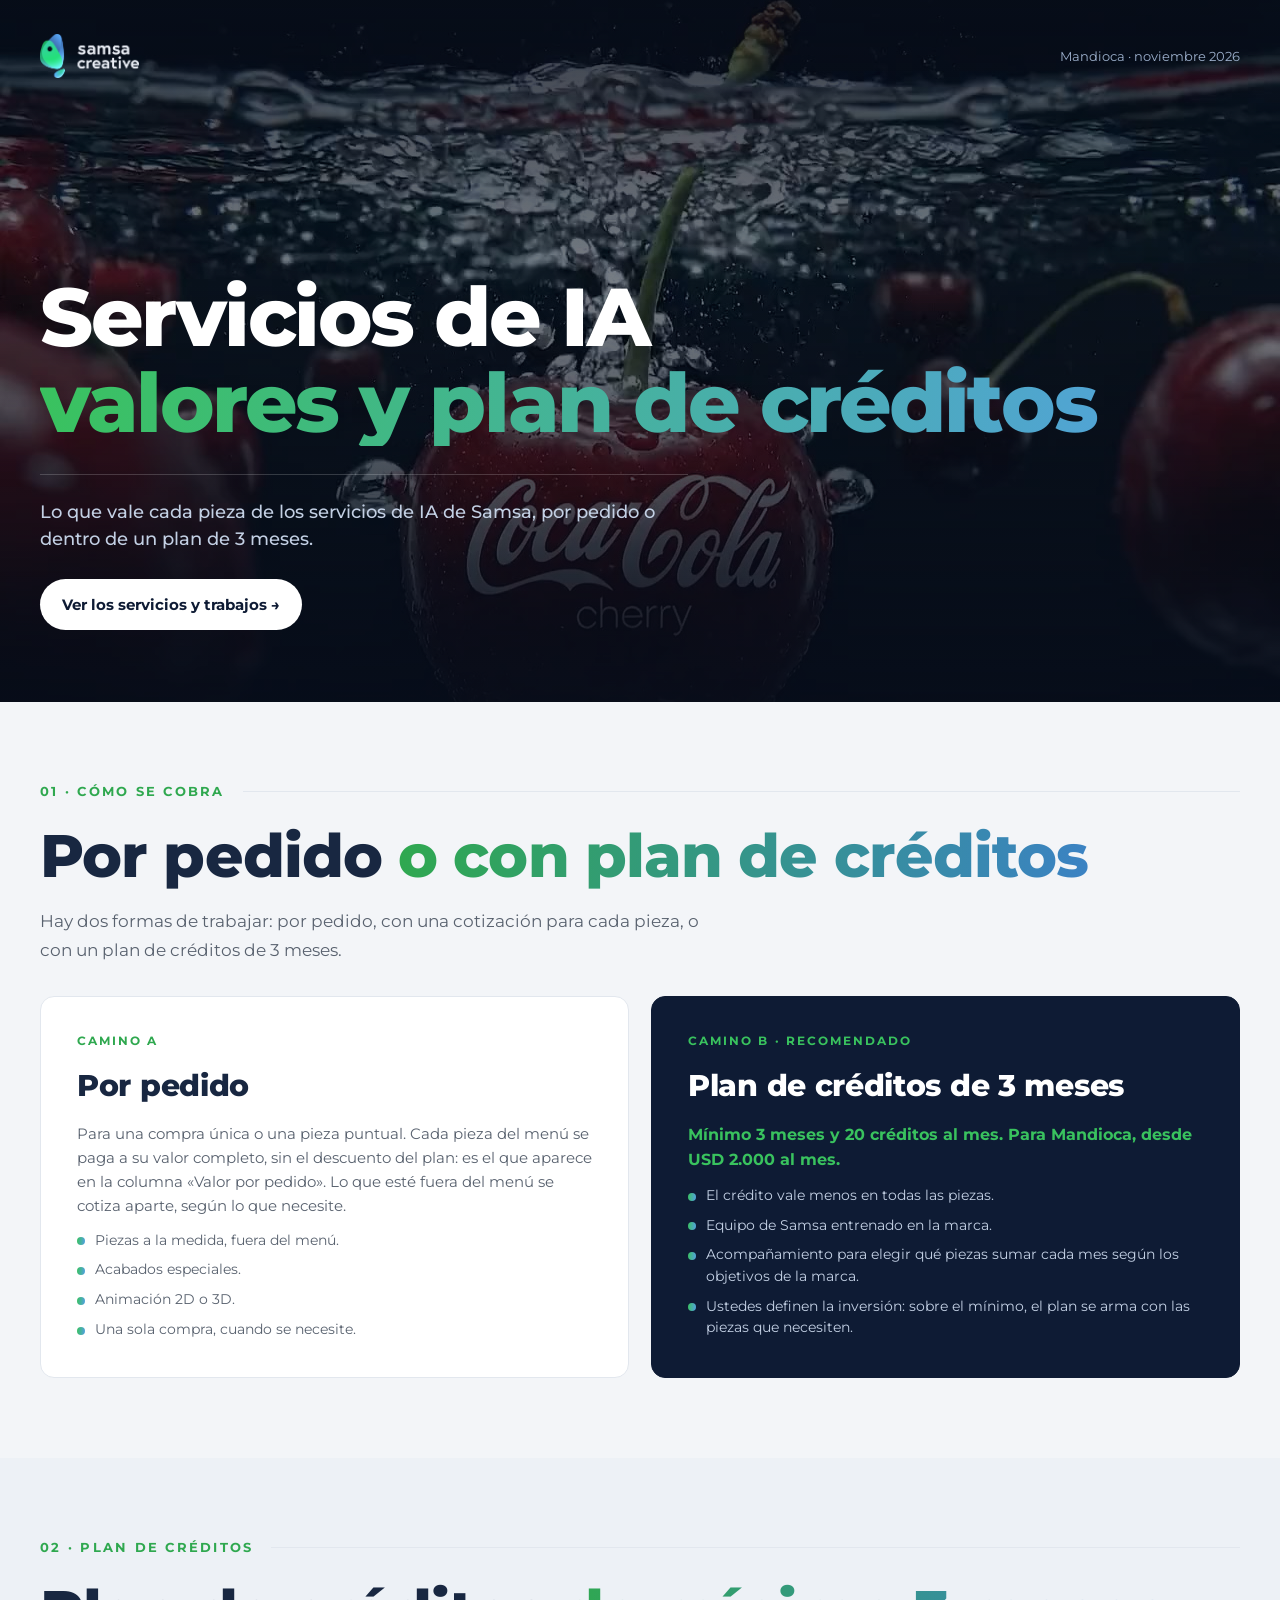
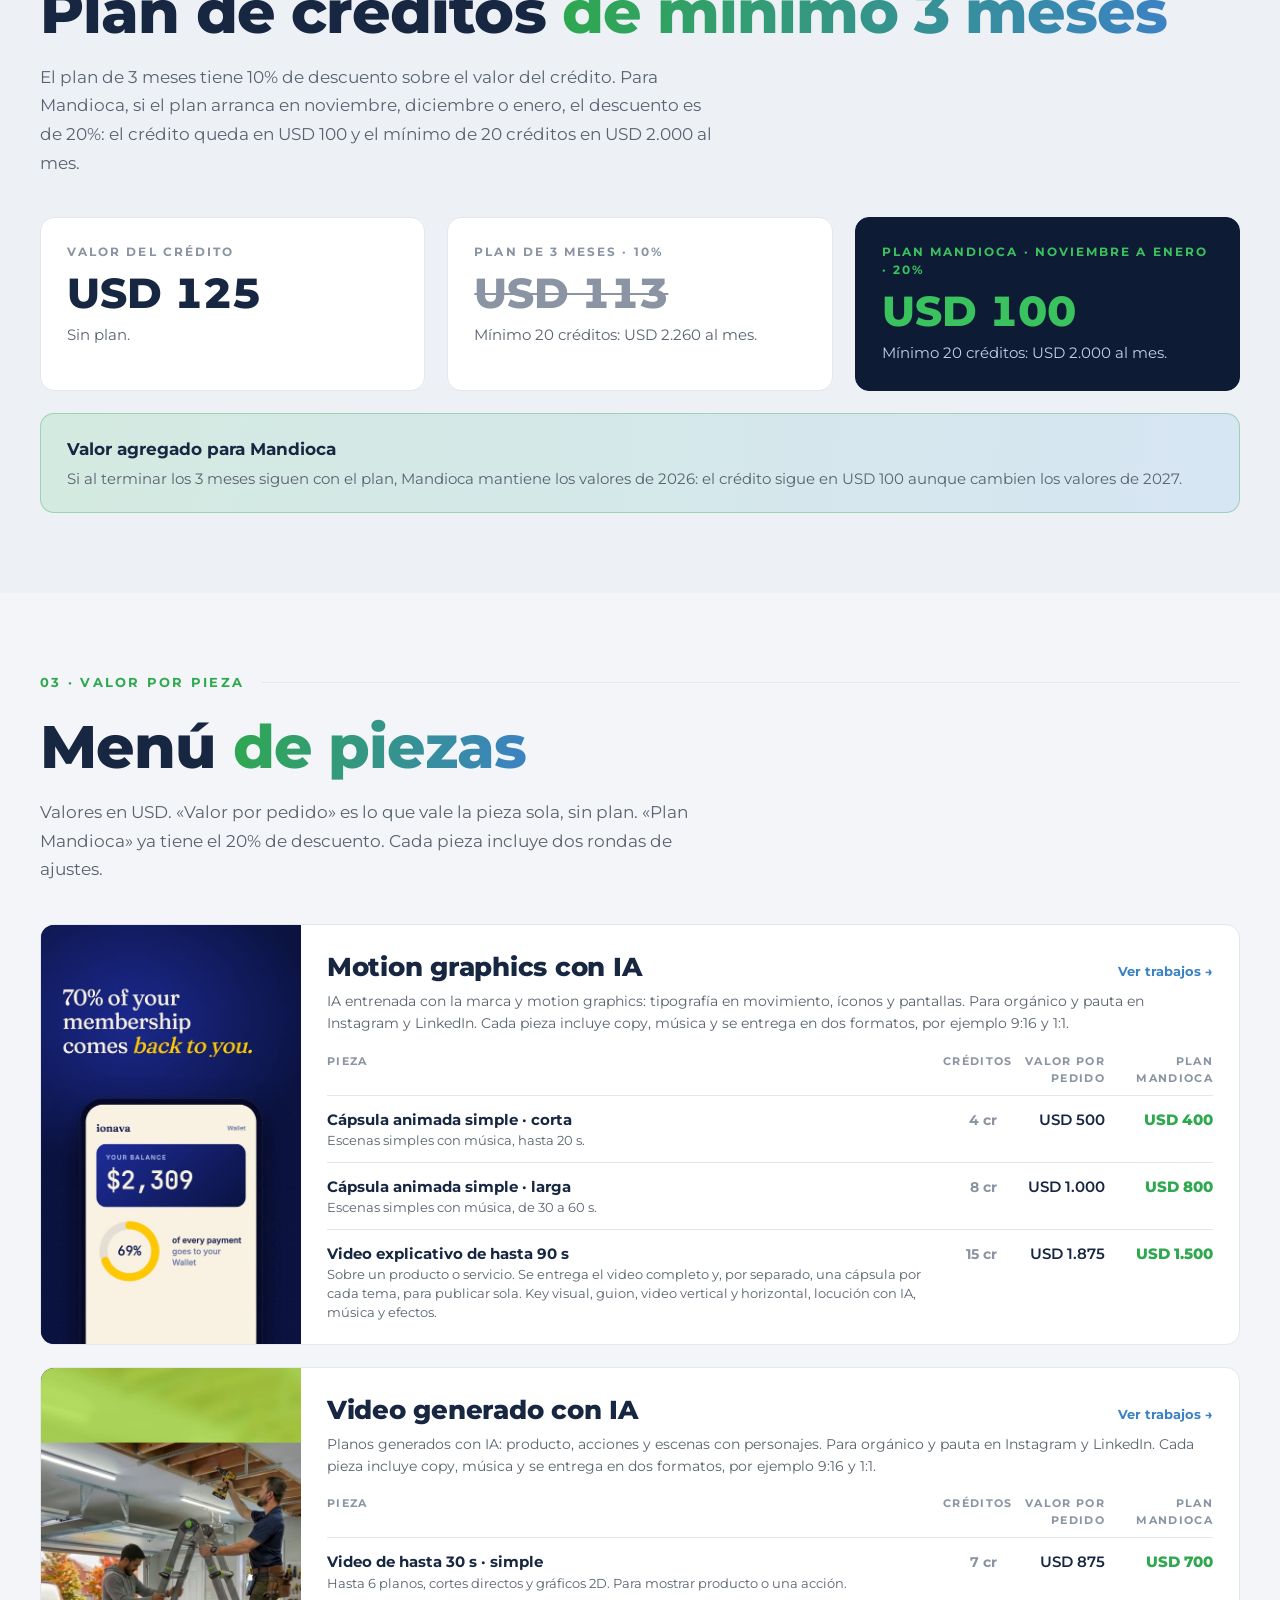
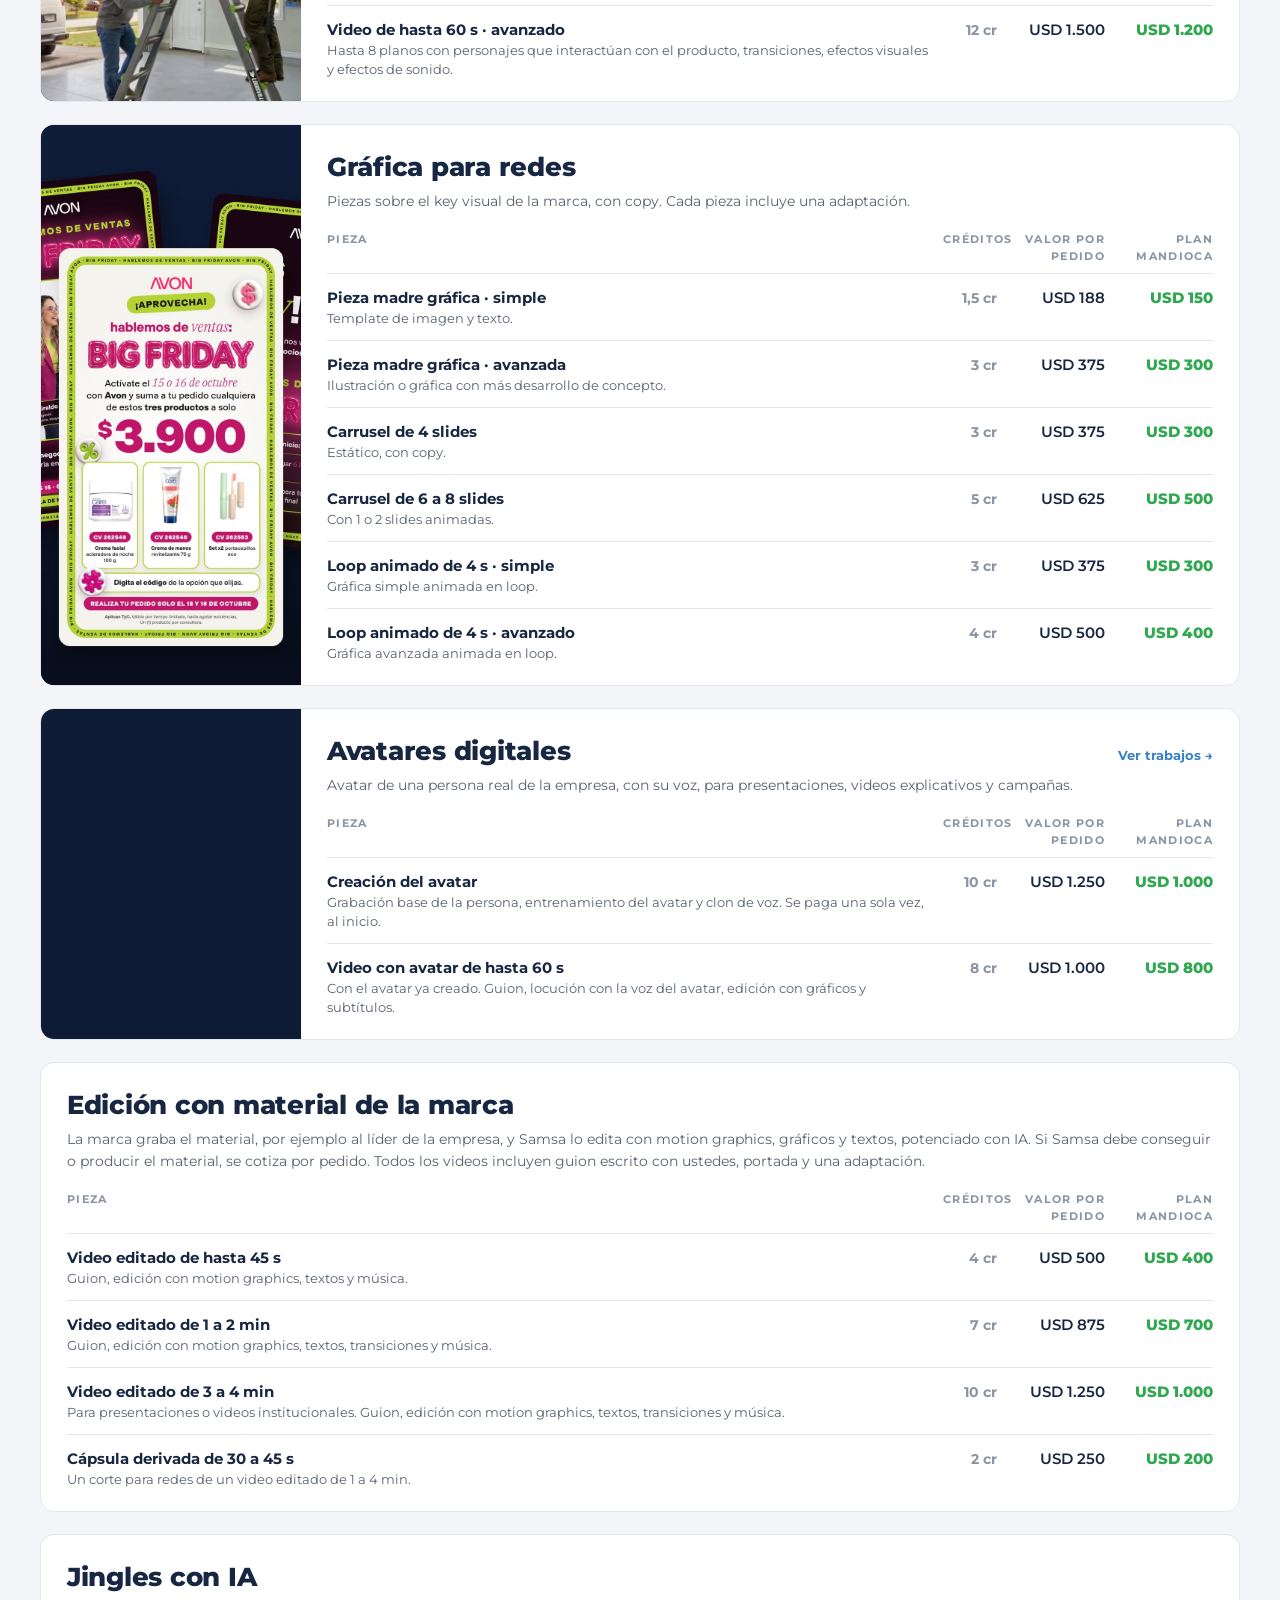
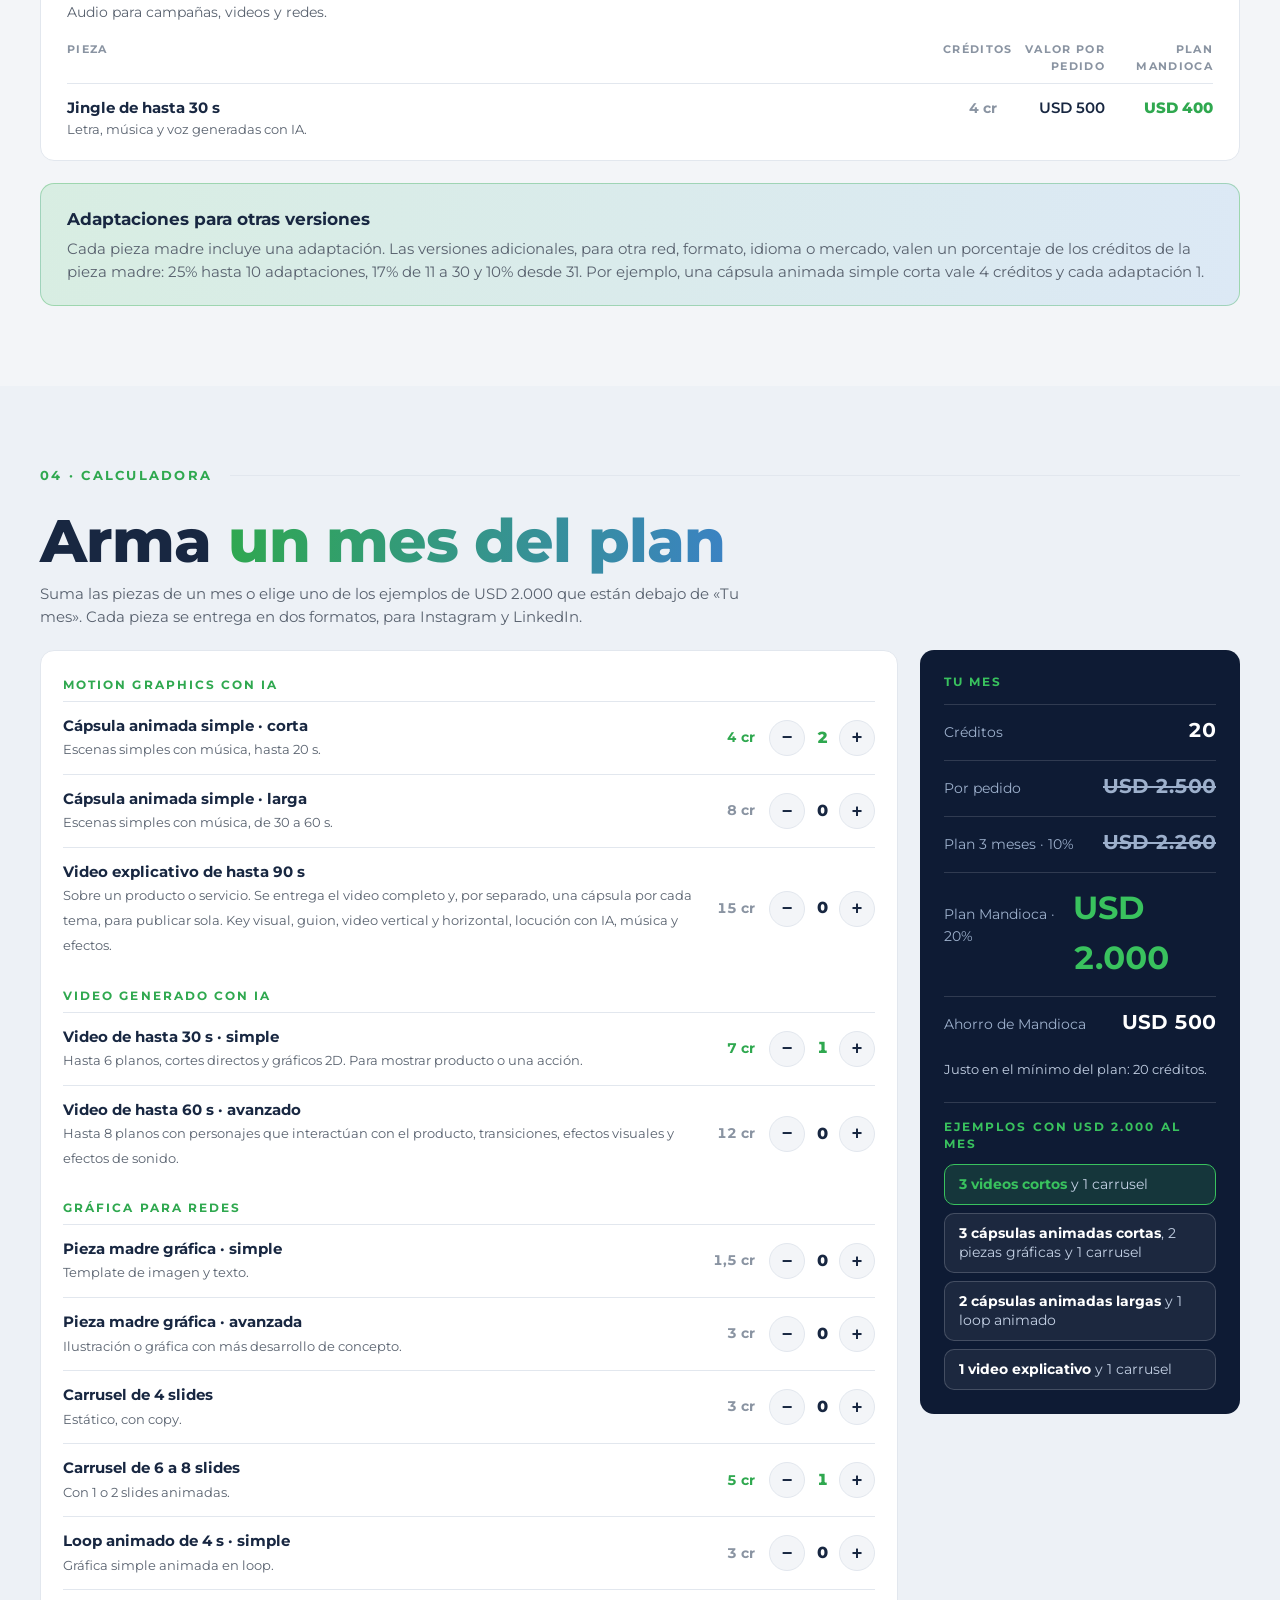
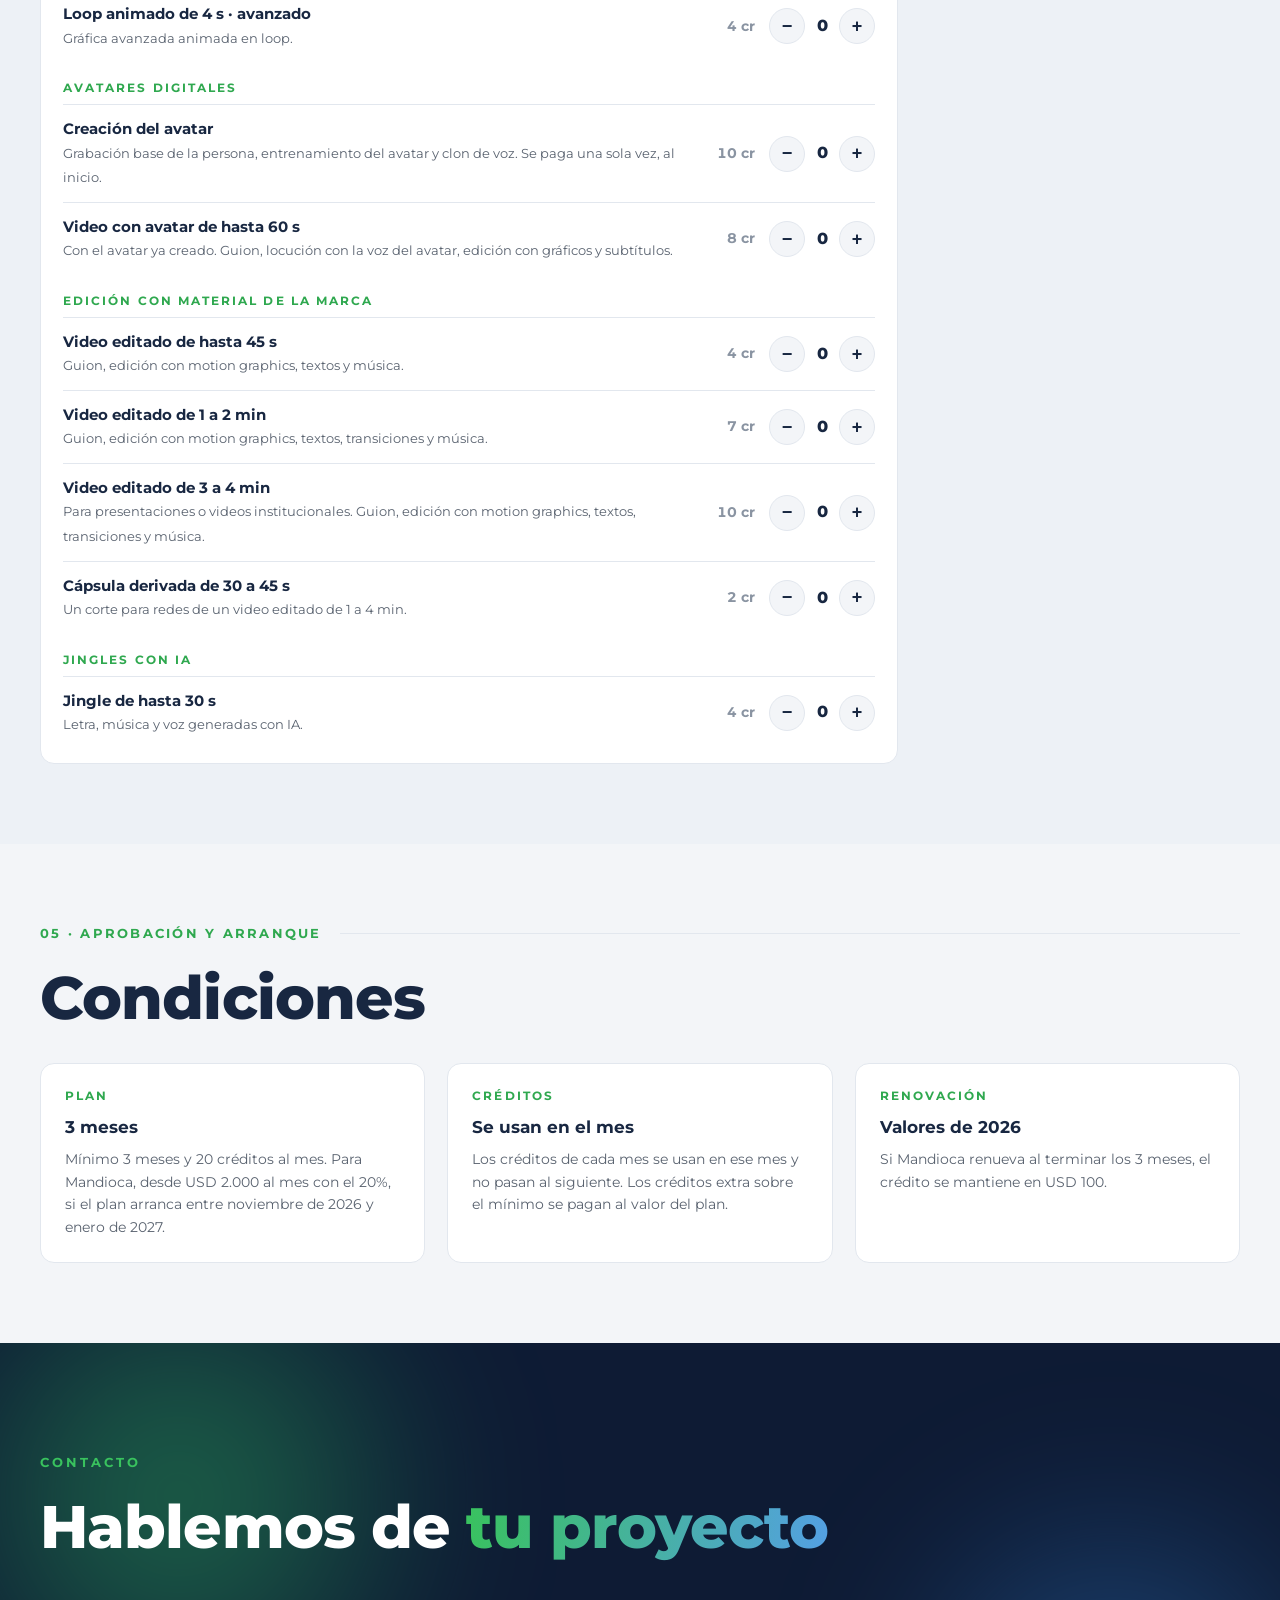
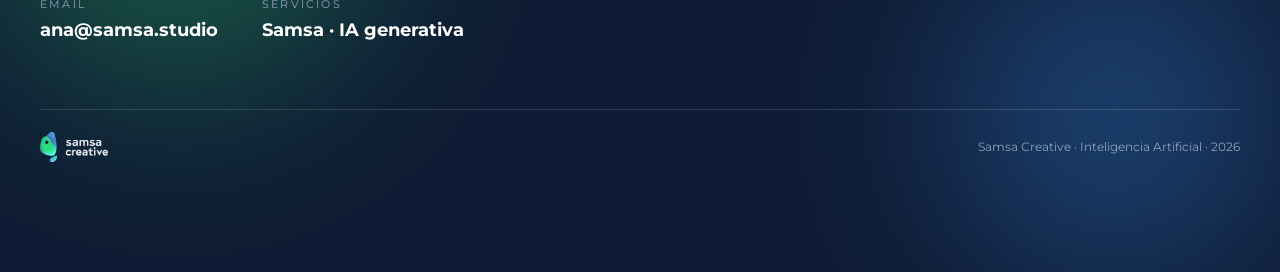
==== commit 2faad738: "Quita explicativo con IA generativa; video avanzado hasta 60 s Co-Authored-By: Claude Opus 5.5 <nore" ====
--- a/index.html
+++ b/index.html
@@ -883,7 +883,7 @@
     <div class="body-lg"><p>Valores en USD. «Valor por pedido» es lo que vale la pieza sola, sin plan. «Plan Mandioca» ya tiene el 20% de descuento. Cada pieza incluye dos rondas de ajustes.</p></div>
     <div class="fams">
 <article class="fam"><div class="fam__in"><div class="fam__img"><video src="img/ejemplo-ionava-wallet.mp4" poster="img/ejemplo-ionava-wallet.jpg" autoplay muted loop playsinline aria-hidden="true"></video></div><div class="fam__body"><div class="fam__h"><h3>Motion graphics con IA</h3><a href="https://anasamsa.github.io/samsa-inteligencia-artificial/" target="_blank" rel="noopener">Ver trabajos →</a></div><p class="fam__d">IA entrenada con la marca y motion graphics: tipografía en movimiento, íconos y pantallas. Para orgánico y pauta en Instagram y LinkedIn. Cada pieza incluye copy, música y se entrega en dos formatos, por ejemplo 9:16 y 1:1.</p><div class="rows"><div class="rows__h"><span>Pieza</span><span>Créditos</span><span>Valor por pedido</span><span>Plan Mandioca</span></div><div class="row"><div><b>Cápsula animada simple · corta</b><small>Escenas simples con música, hasta 20 s.</small></div><span class="cr">4 cr</span><span>USD 500</span><span class="pl">USD 400</span></div><div class="row"><div><b>Cápsula animada simple · larga</b><small>Escenas simples con música, de 30 a 60 s.</small></div><span class="cr">8 cr</span><span>USD 1.000</span><span class="pl">USD 800</span></div><div class="row"><div><b>Video explicativo de hasta 90 s</b><small>Sobre un producto o servicio. Se entrega el video completo y, por separado, una cápsula por cada tema, para publicar sola. Key visual, guion, video vertical y horizontal, locución con IA, música y efectos.</small></div><span class="cr">15 cr</span><span>USD 1.875</span><span class="pl">USD 1.500</span></div></div></div></div></article>
-<article class="fam"><div class="fam__in"><div class="fam__img"><video src="img/ref-louisville.mp4" poster="img/ref-louisville.jpg" autoplay muted loop playsinline aria-hidden="true"></video></div><div class="fam__body"><div class="fam__h"><h3>Video generado con IA</h3><a href="https://anasamsa.github.io/samsa-inteligencia-artificial/" target="_blank" rel="noopener">Ver trabajos →</a></div><p class="fam__d">Planos generados con IA: producto, acciones y escenas con personajes. Para orgánico y pauta en Instagram y LinkedIn. Cada pieza incluye copy, música y se entrega en dos formatos, por ejemplo 9:16 y 1:1.</p><div class="rows"><div class="rows__h"><span>Pieza</span><span>Créditos</span><span>Valor por pedido</span><span>Plan Mandioca</span></div><div class="row"><div><b>Video de hasta 30 s · simple</b><small>Hasta 6 planos, cortes directos y gráficos 2D. Para mostrar producto o una acción.</small></div><span class="cr">7 cr</span><span>USD 875</span><span class="pl">USD 700</span></div><div class="row"><div><b>Video de hasta 30 s · avanzado</b><small>Hasta 8 planos con personajes que interactúan con el producto, transiciones, efectos visuales y efectos de sonido.</small></div><span class="cr">12 cr</span><span>USD 1.500</span><span class="pl">USD 1.200</span></div><div class="row"><div><b>Video explicativo de hasta 90 s</b><small>Con personajes, ilustraciones y escenas generados con IA, dividido en cápsulas por tema. Key visual, guion visual, video vertical y horizontal, locución con IA, música y efectos.</small></div><span class="cr">27 cr</span><span>USD 3.375</span><span class="pl">USD 2.700</span></div></div></div></div></article>
+<article class="fam"><div class="fam__in"><div class="fam__img"><video src="img/ref-louisville.mp4" poster="img/ref-louisville.jpg" autoplay muted loop playsinline aria-hidden="true"></video></div><div class="fam__body"><div class="fam__h"><h3>Video generado con IA</h3><a href="https://anasamsa.github.io/samsa-inteligencia-artificial/" target="_blank" rel="noopener">Ver trabajos →</a></div><p class="fam__d">Planos generados con IA: producto, acciones y escenas con personajes. Para orgánico y pauta en Instagram y LinkedIn. Cada pieza incluye copy, música y se entrega en dos formatos, por ejemplo 9:16 y 1:1.</p><div class="rows"><div class="rows__h"><span>Pieza</span><span>Créditos</span><span>Valor por pedido</span><span>Plan Mandioca</span></div><div class="row"><div><b>Video de hasta 30 s · simple</b><small>Hasta 6 planos, cortes directos y gráficos 2D. Para mostrar producto o una acción.</small></div><span class="cr">7 cr</span><span>USD 875</span><span class="pl">USD 700</span></div><div class="row"><div><b>Video de hasta 60 s · avanzado</b><small>Hasta 8 planos con personajes que interactúan con el producto, transiciones, efectos visuales y efectos de sonido.</small></div><span class="cr">12 cr</span><span>USD 1.500</span><span class="pl">USD 1.200</span></div></div></div></div></article>
 <article class="fam"><div class="fam__in"><div class="fam__img"><img src="img/grafica-redes.jpg" alt="" loading="lazy"></div><div class="fam__body"><div class="fam__h"><h3>Gráfica para redes</h3></div><p class="fam__d">Piezas sobre el key visual de la marca, con copy. Cada pieza incluye una adaptación.</p><div class="rows"><div class="rows__h"><span>Pieza</span><span>Créditos</span><span>Valor por pedido</span><span>Plan Mandioca</span></div><div class="row"><div><b>Pieza madre gráfica · simple</b><small>Template de imagen y texto.</small></div><span class="cr">1,5 cr</span><span>USD 188</span><span class="pl">USD 150</span></div><div class="row"><div><b>Pieza madre gráfica · avanzada</b><small>Ilustración o gráfica con más desarrollo de concepto.</small></div><span class="cr">3 cr</span><span>USD 375</span><span class="pl">USD 300</span></div><div class="row"><div><b>Carrusel de 4 slides</b><small>Estático, con copy.</small></div><span class="cr">3 cr</span><span>USD 375</span><span class="pl">USD 300</span></div><div class="row"><div><b>Carrusel de 6 a 8 slides</b><small>Con 1 o 2 slides animadas.</small></div><span class="cr">5 cr</span><span>USD 625</span><span class="pl">USD 500</span></div><div class="row"><div><b>Loop animado de 4 s · simple</b><small>Gráfica simple animada en loop.</small></div><span class="cr">3 cr</span><span>USD 375</span><span class="pl">USD 300</span></div><div class="row"><div><b>Loop animado de 4 s · avanzado</b><small>Gráfica avanzada animada en loop.</small></div><span class="cr">4 cr</span><span>USD 500</span><span class="pl">USD 400</span></div></div></div></div></article>
 <article class="fam"><div class="fam__in"><div class="fam__img"><iframe src="https://www.youtube-nocookie.com/embed/1yC-11vkWgE?autoplay=1&mute=1&loop=1&playlist=1yC-11vkWgE&controls=0&playsinline=1&rel=0" title="Reel Growie" referrerpolicy="strict-origin-when-cross-origin" allow="autoplay; encrypted-media; picture-in-picture"></iframe></div><div class="fam__body"><div class="fam__h"><h3>Avatares digitales</h3><a href="https://anasamsa.github.io/samsa-inteligencia-artificial/" target="_blank" rel="noopener">Ver trabajos →</a></div><p class="fam__d">Avatar de una persona real de la empresa, con su voz, para presentaciones, videos explicativos y campañas.</p><div class="rows"><div class="rows__h"><span>Pieza</span><span>Créditos</span><span>Valor por pedido</span><span>Plan Mandioca</span></div><div class="row"><div><b>Creación del avatar</b><small>Grabación base de la persona, entrenamiento del avatar y clon de voz. Se paga una sola vez, al inicio.</small></div><span class="cr">10 cr</span><span>USD 1.250</span><span class="pl">USD 1.000</span></div><div class="row"><div><b>Video con avatar de hasta 60 s</b><small>Con el avatar ya creado. Guion, locución con la voz del avatar, edición con gráficos y subtítulos.</small></div><span class="cr">8 cr</span><span>USD 1.000</span><span class="pl">USD 800</span></div></div></div></div></article>
 <article class="fam"><div class="fam__in fam--noimg"><div class="fam__body"><div class="fam__h"><h3>Edición con material de la marca</h3></div><p class="fam__d">La marca graba el material, por ejemplo al líder de la empresa, y Samsa lo edita con motion graphics, gráficos y textos, potenciado con IA. Si Samsa debe conseguir o producir el material, se cotiza por pedido. Todos los videos incluyen guion escrito con ustedes, portada y una adaptación.</p><div class="rows"><div class="rows__h"><span>Pieza</span><span>Créditos</span><span>Valor por pedido</span><span>Plan Mandioca</span></div><div class="row"><div><b>Video editado de hasta 45 s</b><small>Guion, edición con motion graphics, textos y música.</small></div><span class="cr">4 cr</span><span>USD 500</span><span class="pl">USD 400</span></div><div class="row"><div><b>Video editado de 1 a 2 min</b><small>Guion, edición con motion graphics, textos, transiciones y música.</small></div><span class="cr">7 cr</span><span>USD 875</span><span class="pl">USD 700</span></div><div class="row"><div><b>Video editado de 3 a 4 min</b><small>Para presentaciones o videos institucionales. Guion, edición con motion graphics, textos, transiciones y música.</small></div><span class="cr">10 cr</span><span>USD 1.250</span><span class="pl">USD 1.000</span></div><div class="row"><div><b>Cápsula derivada de 30 a 45 s</b><small>Un corte para redes de un video editado de 1 a 4 min.</small></div><span class="cr">2 cr</span><span>USD 250</span><span class="pl">USD 200</span></div></div></div></div></article>
@@ -948,9 +948,9 @@
 
 <script>
 (function(){
-  var M=[["Motion graphics con IA", "Cápsula animada simple · corta", "Escenas simples con música, hasta 20 s.", 4], ["Motion graphics con IA", "Cápsula animada simple · larga", "Escenas simples con música, de 30 a 60 s.", 8], ["Motion graphics con IA", "Video explicativo de hasta 90 s", "Sobre un producto o servicio. Se entrega el video completo y, por separado, una cápsula por cada tema, para publicar sola. Key visual, guion, video vertical y horizontal, locución con IA, música y efectos.", 15], ["Video generado con IA", "Video de hasta 30 s · simple", "Hasta 6 planos, cortes directos y gráficos 2D. Para mostrar producto o una acción.", 7], ["Video generado con IA", "Video de hasta 30 s · avanzado", "Hasta 8 planos con personajes que interactúan con el producto, transiciones, efectos visuales y efectos de sonido.", 12], ["Video generado con IA", "Video explicativo de hasta 90 s", "Con personajes, ilustraciones y escenas generados con IA, dividido en cápsulas por tema. Key visual, guion visual, video vertical y horizontal, locución con IA, música y efectos.", 27], ["Gráfica para redes", "Pieza madre gráfica · simple", "Template de imagen y texto.", 1.5], ["Gráfica para redes", "Pieza madre gráfica · avanzada", "Ilustración o gráfica con más desarrollo de concepto.", 3], ["Gráfica para redes", "Carrusel de 4 slides", "Estático, con copy.", 3], ["Gráfica para redes", "Carrusel de 6 a 8 slides", "Con 1 o 2 slides animadas.", 5], ["Gráfica para redes", "Loop animado de 4 s · simple", "Gráfica simple animada en loop.", 3], ["Gráfica para redes", "Loop animado de 4 s · avanzado", "Gráfica avanzada animada en loop.", 4], ["Avatares digitales", "Creación del avatar", "Grabación base de la persona, entrenamiento del avatar y clon de voz. Se paga una sola vez, al inicio.", 10], ["Avatares digitales", "Video con avatar de hasta 60 s", "Con el avatar ya creado. Guion, locución con la voz del avatar, edición con gráficos y subtítulos.", 8], ["Edición con material de la marca", "Video editado de hasta 45 s", "Guion, edición con motion graphics, textos y música.", 4], ["Edición con material de la marca", "Video editado de 1 a 2 min", "Guion, edición con motion graphics, textos, transiciones y música.", 7], ["Edición con material de la marca", "Video editado de 3 a 4 min", "Para presentaciones o videos institucionales. Guion, edición con motion graphics, textos, transiciones y música.", 10], ["Edición con material de la marca", "Cápsula derivada de 30 a 45 s", "Un corte para redes de un video editado de 1 a 4 min.", 2], ["Jingles con IA", "Jingle de hasta 30 s", "Letra, música y voz generadas con IA.", 4]];
+  var M=[["Motion graphics con IA", "Cápsula animada simple · corta", "Escenas simples con música, hasta 20 s.", 4], ["Motion graphics con IA", "Cápsula animada simple · larga", "Escenas simples con música, de 30 a 60 s.", 8], ["Motion graphics con IA", "Video explicativo de hasta 90 s", "Sobre un producto o servicio. Se entrega el video completo y, por separado, una cápsula por cada tema, para publicar sola. Key visual, guion, video vertical y horizontal, locución con IA, música y efectos.", 15], ["Video generado con IA", "Video de hasta 30 s · simple", "Hasta 6 planos, cortes directos y gráficos 2D. Para mostrar producto o una acción.", 7], ["Video generado con IA", "Video de hasta 60 s · avanzado", "Hasta 8 planos con personajes que interactúan con el producto, transiciones, efectos visuales y efectos de sonido.", 12], ["Gráfica para redes", "Pieza madre gráfica · simple", "Template de imagen y texto.", 1.5], ["Gráfica para redes", "Pieza madre gráfica · avanzada", "Ilustración o gráfica con más desarrollo de concepto.", 3], ["Gráfica para redes", "Carrusel de 4 slides", "Estático, con copy.", 3], ["Gráfica para redes", "Carrusel de 6 a 8 slides", "Con 1 o 2 slides animadas.", 5], ["Gráfica para redes", "Loop animado de 4 s · simple", "Gráfica simple animada en loop.", 3], ["Gráfica para redes", "Loop animado de 4 s · avanzado", "Gráfica avanzada animada en loop.", 4], ["Avatares digitales", "Creación del avatar", "Grabación base de la persona, entrenamiento del avatar y clon de voz. Se paga una sola vez, al inicio.", 10], ["Avatares digitales", "Video con avatar de hasta 60 s", "Con el avatar ya creado. Guion, locución con la voz del avatar, edición con gráficos y subtítulos.", 8], ["Edición con material de la marca", "Video editado de hasta 45 s", "Guion, edición con motion graphics, textos y música.", 4], ["Edición con material de la marca", "Video editado de 1 a 2 min", "Guion, edición con motion graphics, textos, transiciones y música.", 7], ["Edición con material de la marca", "Video editado de 3 a 4 min", "Para presentaciones o videos institucionales. Guion, edición con motion graphics, textos, transiciones y música.", 10], ["Edición con material de la marca", "Cápsula derivada de 30 a 45 s", "Un corte para redes de un video editado de 1 a 4 min.", 2], ["Jingles con IA", "Jingle de hasta 30 s", "Letra, música y voz generadas con IA.", 4]];
   var P=125,P15=113,P20=100,MIN=20;
-  var PRE=[{3:1,0:2,9:1},{0:3,6:2,9:1},{1:2,11:1},{2:1,9:1}], DEF=PRE[0];
+  var PRE=[{3:1,0:2,8:1},{0:3,5:2,8:1},{1:2,10:1},{2:1,8:1}], DEF=PRE[0];
   var pres=document.getElementById("presets");
   var q={}, menu=document.getElementById("menu"), fam="";
   var fmt=function(n){return "USD "+Math.round(n).toLocaleString("es-CO");};
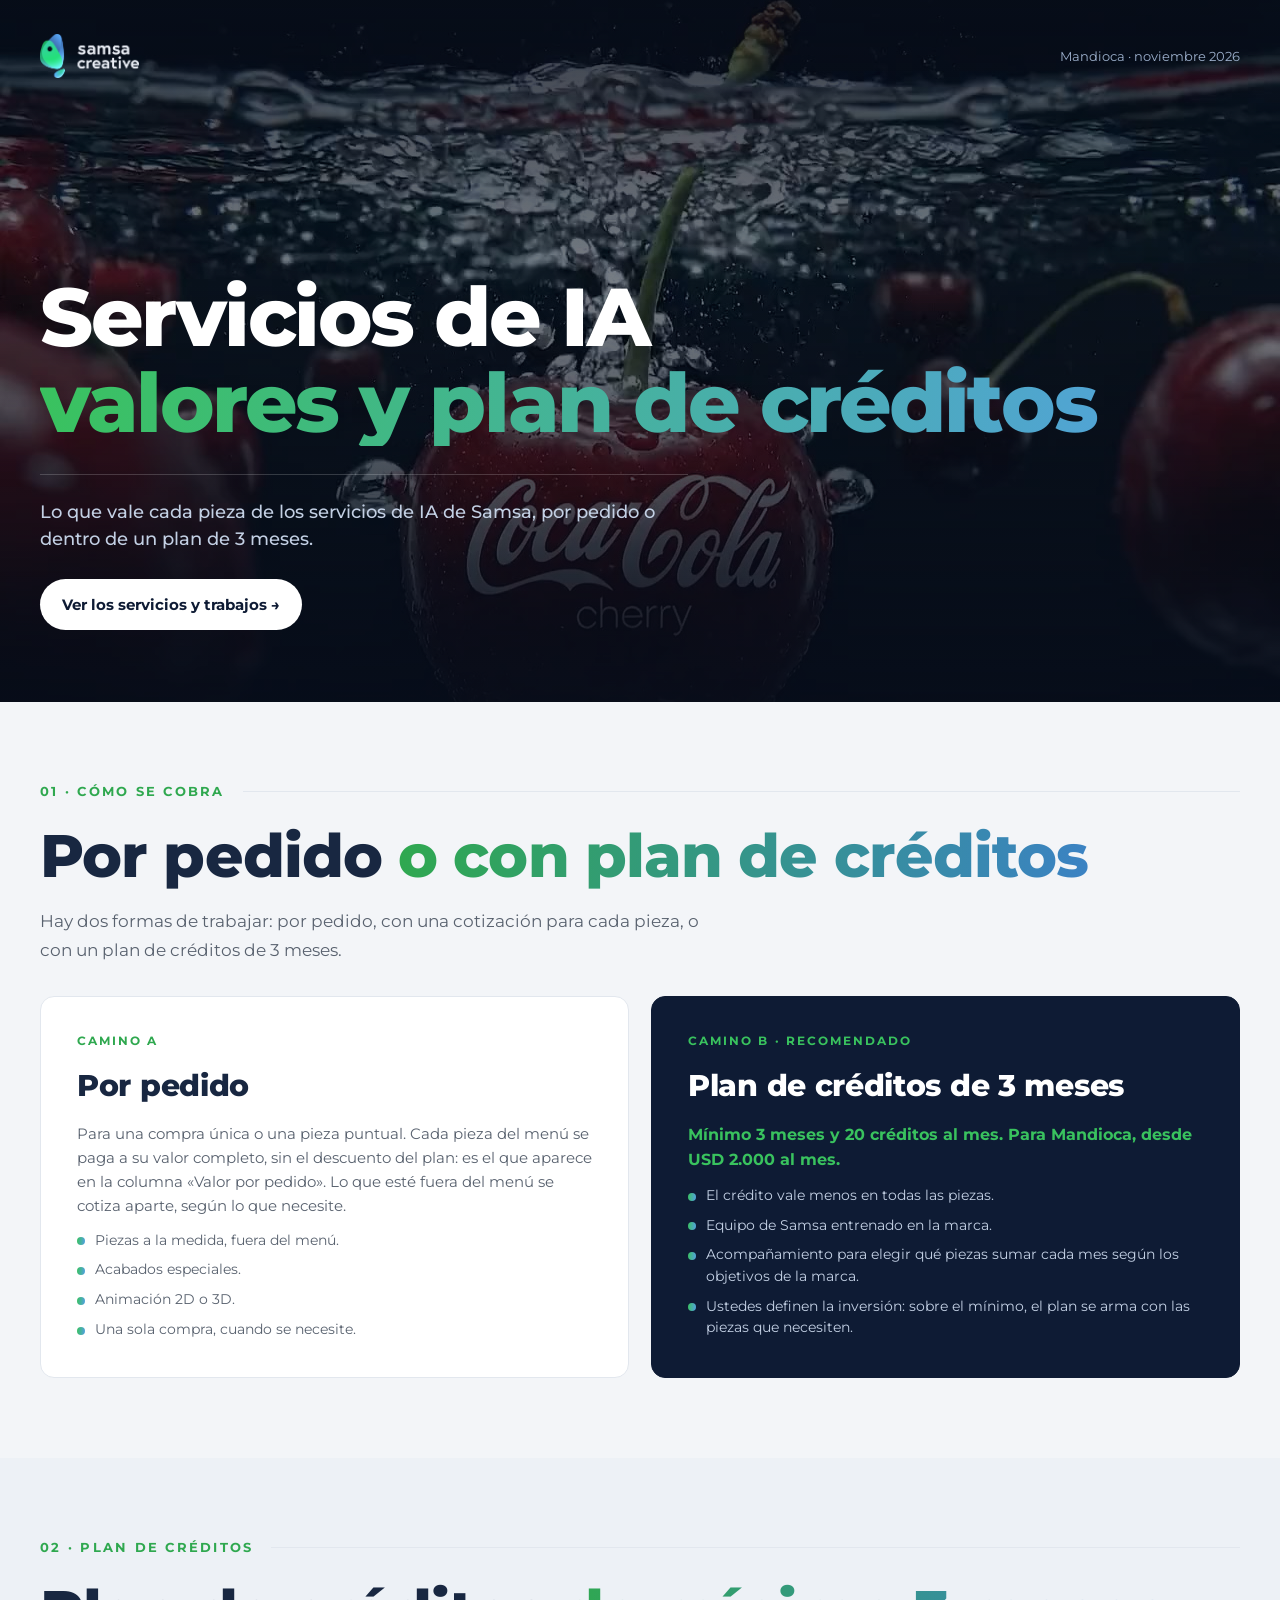
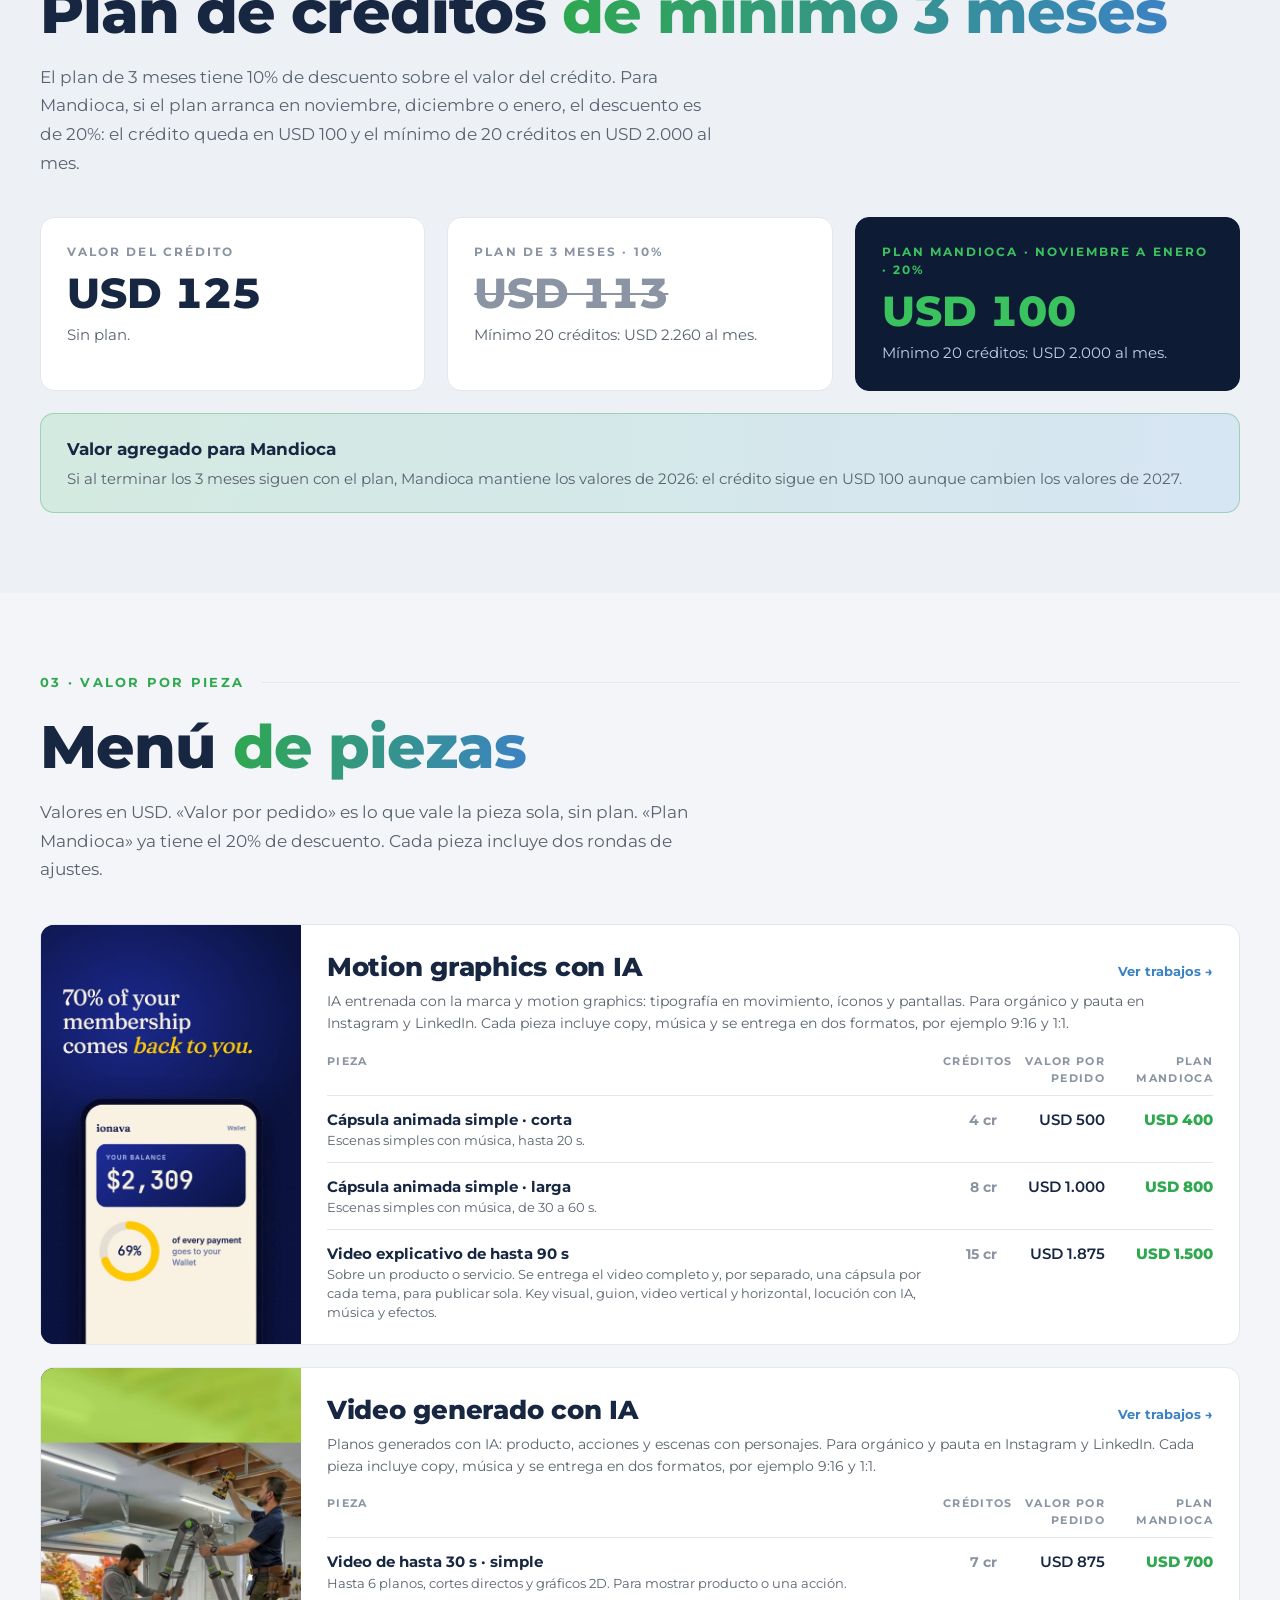
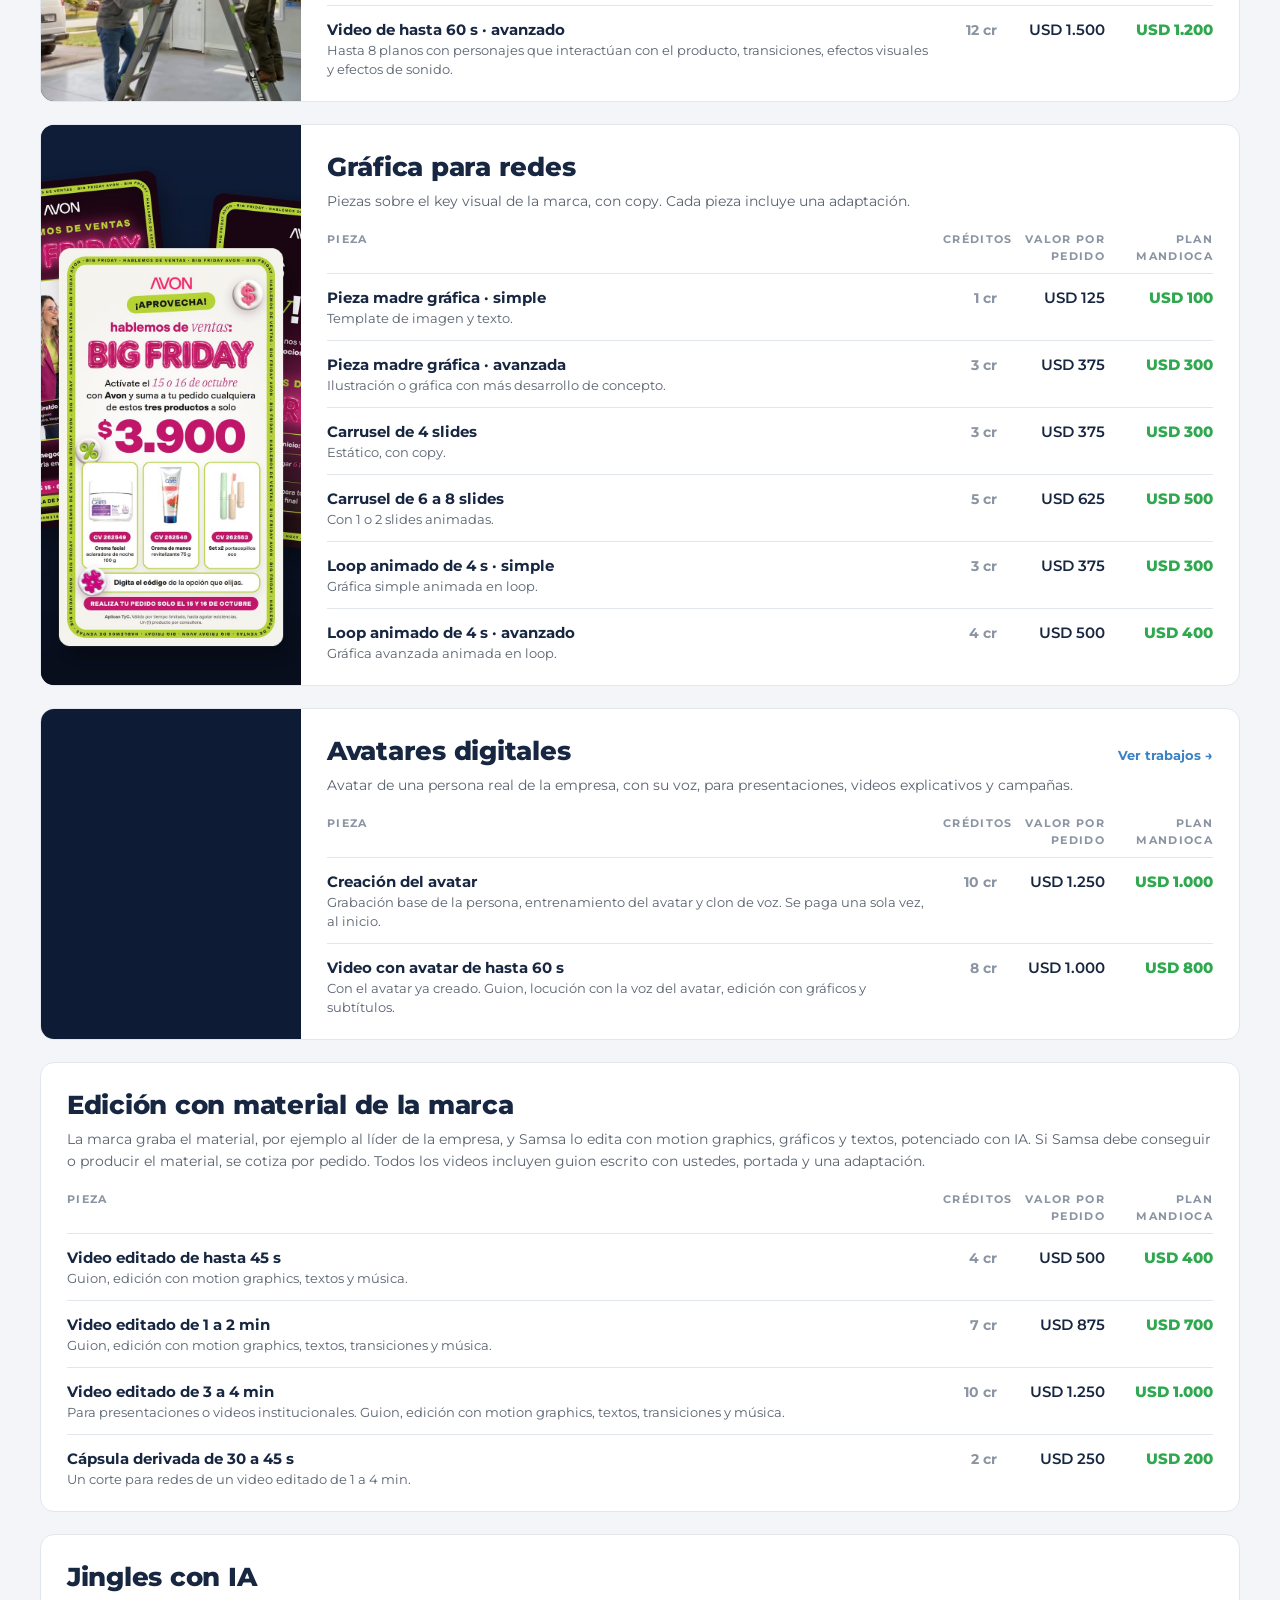
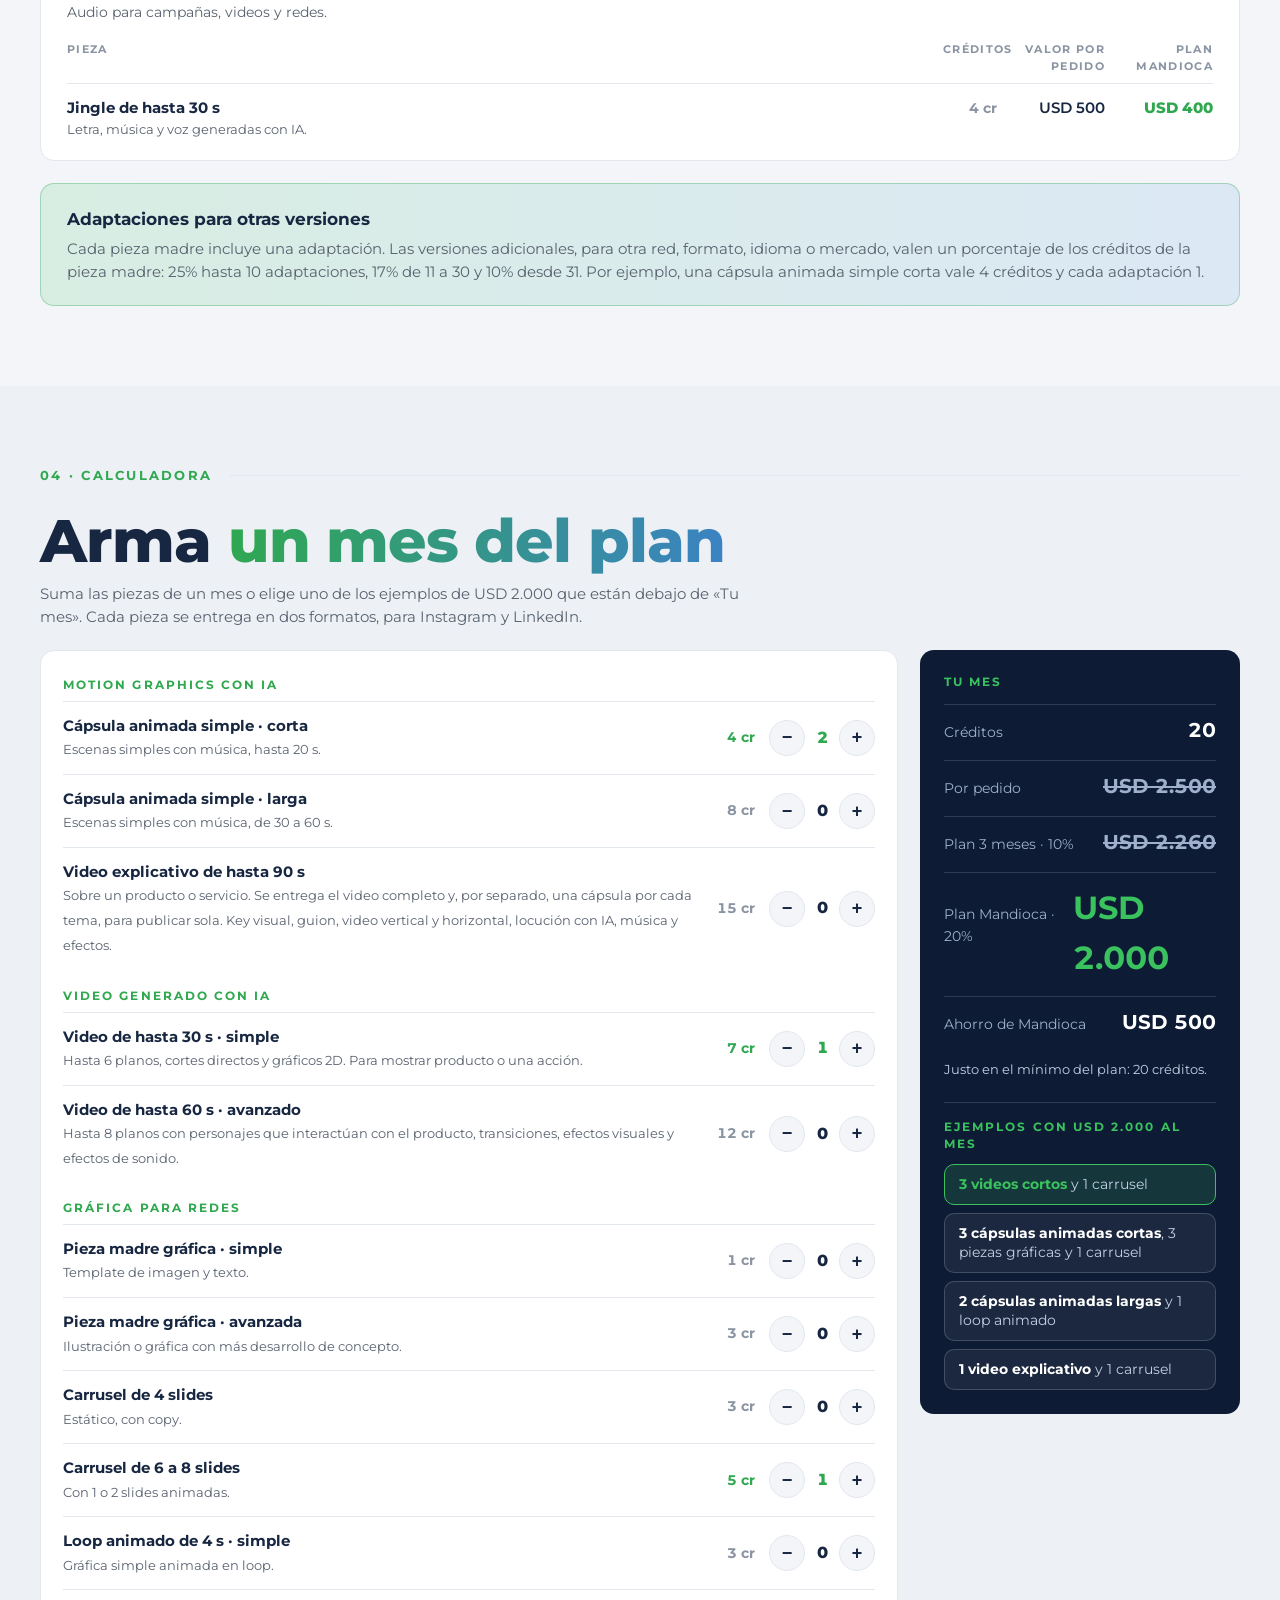
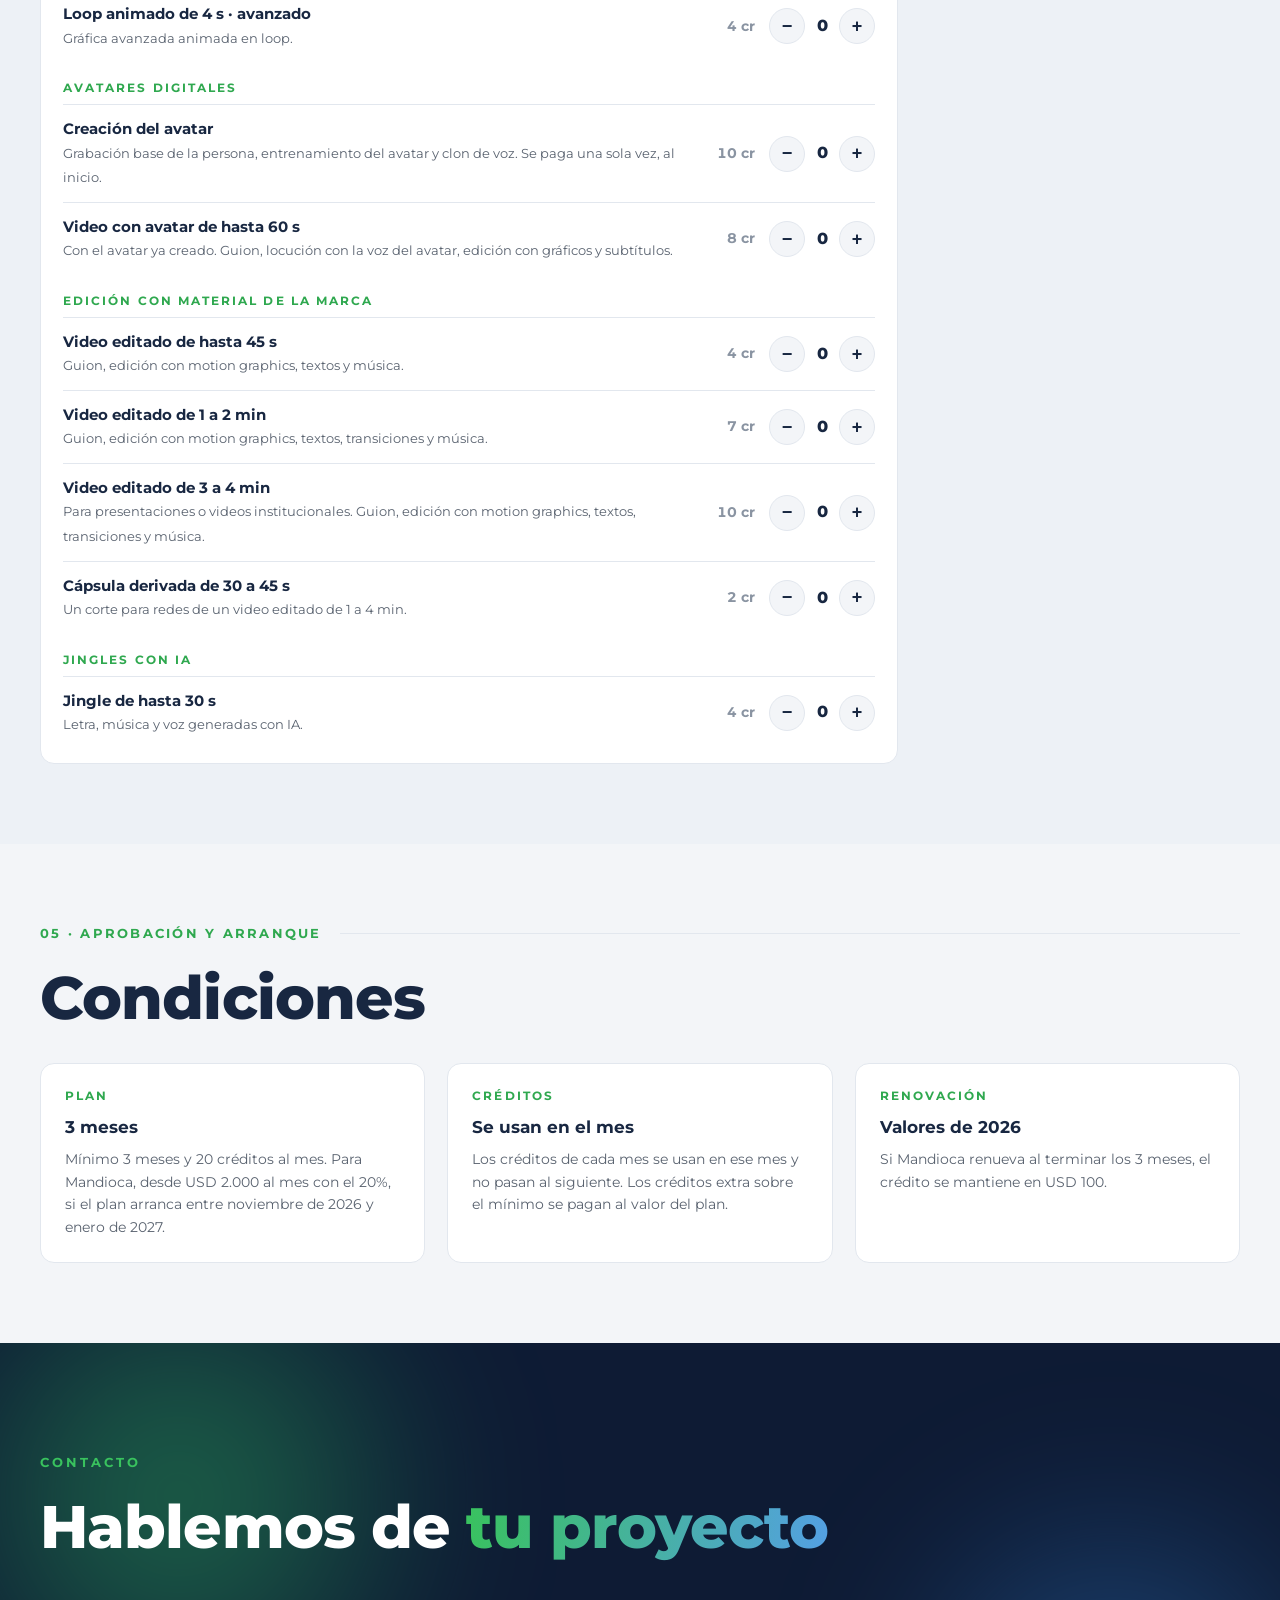
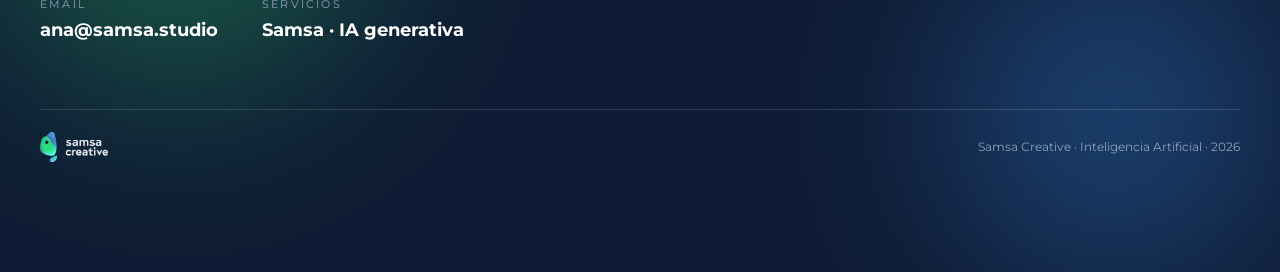
==== commit bec15539: "Pieza madre gráfica simple: 1 crédito Co-Authored-By: Claude Opus 5.5 <noreply@anthropic.com>" ====
--- a/index.html
+++ b/index.html
@@ -884,7 +884,7 @@
     <div class="fams">
 <article class="fam"><div class="fam__in"><div class="fam__img"><video src="img/ejemplo-ionava-wallet.mp4" poster="img/ejemplo-ionava-wallet.jpg" autoplay muted loop playsinline aria-hidden="true"></video></div><div class="fam__body"><div class="fam__h"><h3>Motion graphics con IA</h3><a href="https://anasamsa.github.io/samsa-inteligencia-artificial/" target="_blank" rel="noopener">Ver trabajos →</a></div><p class="fam__d">IA entrenada con la marca y motion graphics: tipografía en movimiento, íconos y pantallas. Para orgánico y pauta en Instagram y LinkedIn. Cada pieza incluye copy, música y se entrega en dos formatos, por ejemplo 9:16 y 1:1.</p><div class="rows"><div class="rows__h"><span>Pieza</span><span>Créditos</span><span>Valor por pedido</span><span>Plan Mandioca</span></div><div class="row"><div><b>Cápsula animada simple · corta</b><small>Escenas simples con música, hasta 20 s.</small></div><span class="cr">4 cr</span><span>USD 500</span><span class="pl">USD 400</span></div><div class="row"><div><b>Cápsula animada simple · larga</b><small>Escenas simples con música, de 30 a 60 s.</small></div><span class="cr">8 cr</span><span>USD 1.000</span><span class="pl">USD 800</span></div><div class="row"><div><b>Video explicativo de hasta 90 s</b><small>Sobre un producto o servicio. Se entrega el video completo y, por separado, una cápsula por cada tema, para publicar sola. Key visual, guion, video vertical y horizontal, locución con IA, música y efectos.</small></div><span class="cr">15 cr</span><span>USD 1.875</span><span class="pl">USD 1.500</span></div></div></div></div></article>
 <article class="fam"><div class="fam__in"><div class="fam__img"><video src="img/ref-louisville.mp4" poster="img/ref-louisville.jpg" autoplay muted loop playsinline aria-hidden="true"></video></div><div class="fam__body"><div class="fam__h"><h3>Video generado con IA</h3><a href="https://anasamsa.github.io/samsa-inteligencia-artificial/" target="_blank" rel="noopener">Ver trabajos →</a></div><p class="fam__d">Planos generados con IA: producto, acciones y escenas con personajes. Para orgánico y pauta en Instagram y LinkedIn. Cada pieza incluye copy, música y se entrega en dos formatos, por ejemplo 9:16 y 1:1.</p><div class="rows"><div class="rows__h"><span>Pieza</span><span>Créditos</span><span>Valor por pedido</span><span>Plan Mandioca</span></div><div class="row"><div><b>Video de hasta 30 s · simple</b><small>Hasta 6 planos, cortes directos y gráficos 2D. Para mostrar producto o una acción.</small></div><span class="cr">7 cr</span><span>USD 875</span><span class="pl">USD 700</span></div><div class="row"><div><b>Video de hasta 60 s · avanzado</b><small>Hasta 8 planos con personajes que interactúan con el producto, transiciones, efectos visuales y efectos de sonido.</small></div><span class="cr">12 cr</span><span>USD 1.500</span><span class="pl">USD 1.200</span></div></div></div></div></article>
-<article class="fam"><div class="fam__in"><div class="fam__img"><img src="img/grafica-redes.jpg" alt="" loading="lazy"></div><div class="fam__body"><div class="fam__h"><h3>Gráfica para redes</h3></div><p class="fam__d">Piezas sobre el key visual de la marca, con copy. Cada pieza incluye una adaptación.</p><div class="rows"><div class="rows__h"><span>Pieza</span><span>Créditos</span><span>Valor por pedido</span><span>Plan Mandioca</span></div><div class="row"><div><b>Pieza madre gráfica · simple</b><small>Template de imagen y texto.</small></div><span class="cr">1,5 cr</span><span>USD 188</span><span class="pl">USD 150</span></div><div class="row"><div><b>Pieza madre gráfica · avanzada</b><small>Ilustración o gráfica con más desarrollo de concepto.</small></div><span class="cr">3 cr</span><span>USD 375</span><span class="pl">USD 300</span></div><div class="row"><div><b>Carrusel de 4 slides</b><small>Estático, con copy.</small></div><span class="cr">3 cr</span><span>USD 375</span><span class="pl">USD 300</span></div><div class="row"><div><b>Carrusel de 6 a 8 slides</b><small>Con 1 o 2 slides animadas.</small></div><span class="cr">5 cr</span><span>USD 625</span><span class="pl">USD 500</span></div><div class="row"><div><b>Loop animado de 4 s · simple</b><small>Gráfica simple animada en loop.</small></div><span class="cr">3 cr</span><span>USD 375</span><span class="pl">USD 300</span></div><div class="row"><div><b>Loop animado de 4 s · avanzado</b><small>Gráfica avanzada animada en loop.</small></div><span class="cr">4 cr</span><span>USD 500</span><span class="pl">USD 400</span></div></div></div></div></article>
+<article class="fam"><div class="fam__in"><div class="fam__img"><img src="img/grafica-redes.jpg" alt="" loading="lazy"></div><div class="fam__body"><div class="fam__h"><h3>Gráfica para redes</h3></div><p class="fam__d">Piezas sobre el key visual de la marca, con copy. Cada pieza incluye una adaptación.</p><div class="rows"><div class="rows__h"><span>Pieza</span><span>Créditos</span><span>Valor por pedido</span><span>Plan Mandioca</span></div><div class="row"><div><b>Pieza madre gráfica · simple</b><small>Template de imagen y texto.</small></div><span class="cr">1 cr</span><span>USD 125</span><span class="pl">USD 100</span></div><div class="row"><div><b>Pieza madre gráfica · avanzada</b><small>Ilustración o gráfica con más desarrollo de concepto.</small></div><span class="cr">3 cr</span><span>USD 375</span><span class="pl">USD 300</span></div><div class="row"><div><b>Carrusel de 4 slides</b><small>Estático, con copy.</small></div><span class="cr">3 cr</span><span>USD 375</span><span class="pl">USD 300</span></div><div class="row"><div><b>Carrusel de 6 a 8 slides</b><small>Con 1 o 2 slides animadas.</small></div><span class="cr">5 cr</span><span>USD 625</span><span class="pl">USD 500</span></div><div class="row"><div><b>Loop animado de 4 s · simple</b><small>Gráfica simple animada en loop.</small></div><span class="cr">3 cr</span><span>USD 375</span><span class="pl">USD 300</span></div><div class="row"><div><b>Loop animado de 4 s · avanzado</b><small>Gráfica avanzada animada en loop.</small></div><span class="cr">4 cr</span><span>USD 500</span><span class="pl">USD 400</span></div></div></div></div></article>
 <article class="fam"><div class="fam__in"><div class="fam__img"><iframe src="https://www.youtube-nocookie.com/embed/1yC-11vkWgE?autoplay=1&mute=1&loop=1&playlist=1yC-11vkWgE&controls=0&playsinline=1&rel=0" title="Reel Growie" referrerpolicy="strict-origin-when-cross-origin" allow="autoplay; encrypted-media; picture-in-picture"></iframe></div><div class="fam__body"><div class="fam__h"><h3>Avatares digitales</h3><a href="https://anasamsa.github.io/samsa-inteligencia-artificial/" target="_blank" rel="noopener">Ver trabajos →</a></div><p class="fam__d">Avatar de una persona real de la empresa, con su voz, para presentaciones, videos explicativos y campañas.</p><div class="rows"><div class="rows__h"><span>Pieza</span><span>Créditos</span><span>Valor por pedido</span><span>Plan Mandioca</span></div><div class="row"><div><b>Creación del avatar</b><small>Grabación base de la persona, entrenamiento del avatar y clon de voz. Se paga una sola vez, al inicio.</small></div><span class="cr">10 cr</span><span>USD 1.250</span><span class="pl">USD 1.000</span></div><div class="row"><div><b>Video con avatar de hasta 60 s</b><small>Con el avatar ya creado. Guion, locución con la voz del avatar, edición con gráficos y subtítulos.</small></div><span class="cr">8 cr</span><span>USD 1.000</span><span class="pl">USD 800</span></div></div></div></div></article>
 <article class="fam"><div class="fam__in fam--noimg"><div class="fam__body"><div class="fam__h"><h3>Edición con material de la marca</h3></div><p class="fam__d">La marca graba el material, por ejemplo al líder de la empresa, y Samsa lo edita con motion graphics, gráficos y textos, potenciado con IA. Si Samsa debe conseguir o producir el material, se cotiza por pedido. Todos los videos incluyen guion escrito con ustedes, portada y una adaptación.</p><div class="rows"><div class="rows__h"><span>Pieza</span><span>Créditos</span><span>Valor por pedido</span><span>Plan Mandioca</span></div><div class="row"><div><b>Video editado de hasta 45 s</b><small>Guion, edición con motion graphics, textos y música.</small></div><span class="cr">4 cr</span><span>USD 500</span><span class="pl">USD 400</span></div><div class="row"><div><b>Video editado de 1 a 2 min</b><small>Guion, edición con motion graphics, textos, transiciones y música.</small></div><span class="cr">7 cr</span><span>USD 875</span><span class="pl">USD 700</span></div><div class="row"><div><b>Video editado de 3 a 4 min</b><small>Para presentaciones o videos institucionales. Guion, edición con motion graphics, textos, transiciones y música.</small></div><span class="cr">10 cr</span><span>USD 1.250</span><span class="pl">USD 1.000</span></div><div class="row"><div><b>Cápsula derivada de 30 a 45 s</b><small>Un corte para redes de un video editado de 1 a 4 min.</small></div><span class="cr">2 cr</span><span>USD 250</span><span class="pl">USD 200</span></div></div></div></div></article>
 <article class="fam"><div class="fam__in fam--noimg"><div class="fam__body"><div class="fam__h"><h3>Jingles con IA</h3></div><p class="fam__d">Audio para campañas, videos y redes.</p><div class="rows"><div class="rows__h"><span>Pieza</span><span>Créditos</span><span>Valor por pedido</span><span>Plan Mandioca</span></div><div class="row"><div><b>Jingle de hasta 30 s</b><small>Letra, música y voz generadas con IA.</small></div><span class="cr">4 cr</span><span>USD 500</span><span class="pl">USD 400</span></div></div></div></div></article>
@@ -911,7 +911,7 @@
         <span class="tk presets__t">Ejemplos con USD 2.000 al mes</span>
         <div class="presets" id="presets">
           <button type="button" data-p="0"><b>3 videos cortos</b> y 1 carrusel</button>
-          <button type="button" data-p="1"><b>3 cápsulas animadas cortas</b>, 2 piezas gráficas y 1 carrusel</button>
+          <button type="button" data-p="1"><b>3 cápsulas animadas cortas</b>, 3 piezas gráficas y 1 carrusel</button>
           <button type="button" data-p="2"><b>2 cápsulas animadas largas</b> y 1 loop animado</button>
           <button type="button" data-p="3"><b>1 video explicativo</b> y 1 carrusel</button>
         </div>
@@ -948,9 +948,9 @@
 
 <script>
 (function(){
-  var M=[["Motion graphics con IA", "Cápsula animada simple · corta", "Escenas simples con música, hasta 20 s.", 4], ["Motion graphics con IA", "Cápsula animada simple · larga", "Escenas simples con música, de 30 a 60 s.", 8], ["Motion graphics con IA", "Video explicativo de hasta 90 s", "Sobre un producto o servicio. Se entrega el video completo y, por separado, una cápsula por cada tema, para publicar sola. Key visual, guion, video vertical y horizontal, locución con IA, música y efectos.", 15], ["Video generado con IA", "Video de hasta 30 s · simple", "Hasta 6 planos, cortes directos y gráficos 2D. Para mostrar producto o una acción.", 7], ["Video generado con IA", "Video de hasta 60 s · avanzado", "Hasta 8 planos con personajes que interactúan con el producto, transiciones, efectos visuales y efectos de sonido.", 12], ["Gráfica para redes", "Pieza madre gráfica · simple", "Template de imagen y texto.", 1.5], ["Gráfica para redes", "Pieza madre gráfica · avanzada", "Ilustración o gráfica con más desarrollo de concepto.", 3], ["Gráfica para redes", "Carrusel de 4 slides", "Estático, con copy.", 3], ["Gráfica para redes", "Carrusel de 6 a 8 slides", "Con 1 o 2 slides animadas.", 5], ["Gráfica para redes", "Loop animado de 4 s · simple", "Gráfica simple animada en loop.", 3], ["Gráfica para redes", "Loop animado de 4 s · avanzado", "Gráfica avanzada animada en loop.", 4], ["Avatares digitales", "Creación del avatar", "Grabación base de la persona, entrenamiento del avatar y clon de voz. Se paga una sola vez, al inicio.", 10], ["Avatares digitales", "Video con avatar de hasta 60 s", "Con el avatar ya creado. Guion, locución con la voz del avatar, edición con gráficos y subtítulos.", 8], ["Edición con material de la marca", "Video editado de hasta 45 s", "Guion, edición con motion graphics, textos y música.", 4], ["Edición con material de la marca", "Video editado de 1 a 2 min", "Guion, edición con motion graphics, textos, transiciones y música.", 7], ["Edición con material de la marca", "Video editado de 3 a 4 min", "Para presentaciones o videos institucionales. Guion, edición con motion graphics, textos, transiciones y música.", 10], ["Edición con material de la marca", "Cápsula derivada de 30 a 45 s", "Un corte para redes de un video editado de 1 a 4 min.", 2], ["Jingles con IA", "Jingle de hasta 30 s", "Letra, música y voz generadas con IA.", 4]];
+  var M=[["Motion graphics con IA", "Cápsula animada simple · corta", "Escenas simples con música, hasta 20 s.", 4], ["Motion graphics con IA", "Cápsula animada simple · larga", "Escenas simples con música, de 30 a 60 s.", 8], ["Motion graphics con IA", "Video explicativo de hasta 90 s", "Sobre un producto o servicio. Se entrega el video completo y, por separado, una cápsula por cada tema, para publicar sola. Key visual, guion, video vertical y horizontal, locución con IA, música y efectos.", 15], ["Video generado con IA", "Video de hasta 30 s · simple", "Hasta 6 planos, cortes directos y gráficos 2D. Para mostrar producto o una acción.", 7], ["Video generado con IA", "Video de hasta 60 s · avanzado", "Hasta 8 planos con personajes que interactúan con el producto, transiciones, efectos visuales y efectos de sonido.", 12], ["Gráfica para redes", "Pieza madre gráfica · simple", "Template de imagen y texto.", 1], ["Gráfica para redes", "Pieza madre gráfica · avanzada", "Ilustración o gráfica con más desarrollo de concepto.", 3], ["Gráfica para redes", "Carrusel de 4 slides", "Estático, con copy.", 3], ["Gráfica para redes", "Carrusel de 6 a 8 slides", "Con 1 o 2 slides animadas.", 5], ["Gráfica para redes", "Loop animado de 4 s · simple", "Gráfica simple animada en loop.", 3], ["Gráfica para redes", "Loop animado de 4 s · avanzado", "Gráfica avanzada animada en loop.", 4], ["Avatares digitales", "Creación del avatar", "Grabación base de la persona, entrenamiento del avatar y clon de voz. Se paga una sola vez, al inicio.", 10], ["Avatares digitales", "Video con avatar de hasta 60 s", "Con el avatar ya creado. Guion, locución con la voz del avatar, edición con gráficos y subtítulos.", 8], ["Edición con material de la marca", "Video editado de hasta 45 s", "Guion, edición con motion graphics, textos y música.", 4], ["Edición con material de la marca", "Video editado de 1 a 2 min", "Guion, edición con motion graphics, textos, transiciones y música.", 7], ["Edición con material de la marca", "Video editado de 3 a 4 min", "Para presentaciones o videos institucionales. Guion, edición con motion graphics, textos, transiciones y música.", 10], ["Edición con material de la marca", "Cápsula derivada de 30 a 45 s", "Un corte para redes de un video editado de 1 a 4 min.", 2], ["Jingles con IA", "Jingle de hasta 30 s", "Letra, música y voz generadas con IA.", 4]];
   var P=125,P15=113,P20=100,MIN=20;
-  var PRE=[{3:1,0:2,8:1},{0:3,5:2,8:1},{1:2,10:1},{2:1,8:1}], DEF=PRE[0];
+  var PRE=[{3:1,0:2,8:1},{0:3,5:3,8:1},{1:2,10:1},{2:1,8:1}], DEF=PRE[0];
   var pres=document.getElementById("presets");
   var q={}, menu=document.getElementById("menu"), fam="";
   var fmt=function(n){return "USD "+Math.round(n).toLocaleString("es-CO");};
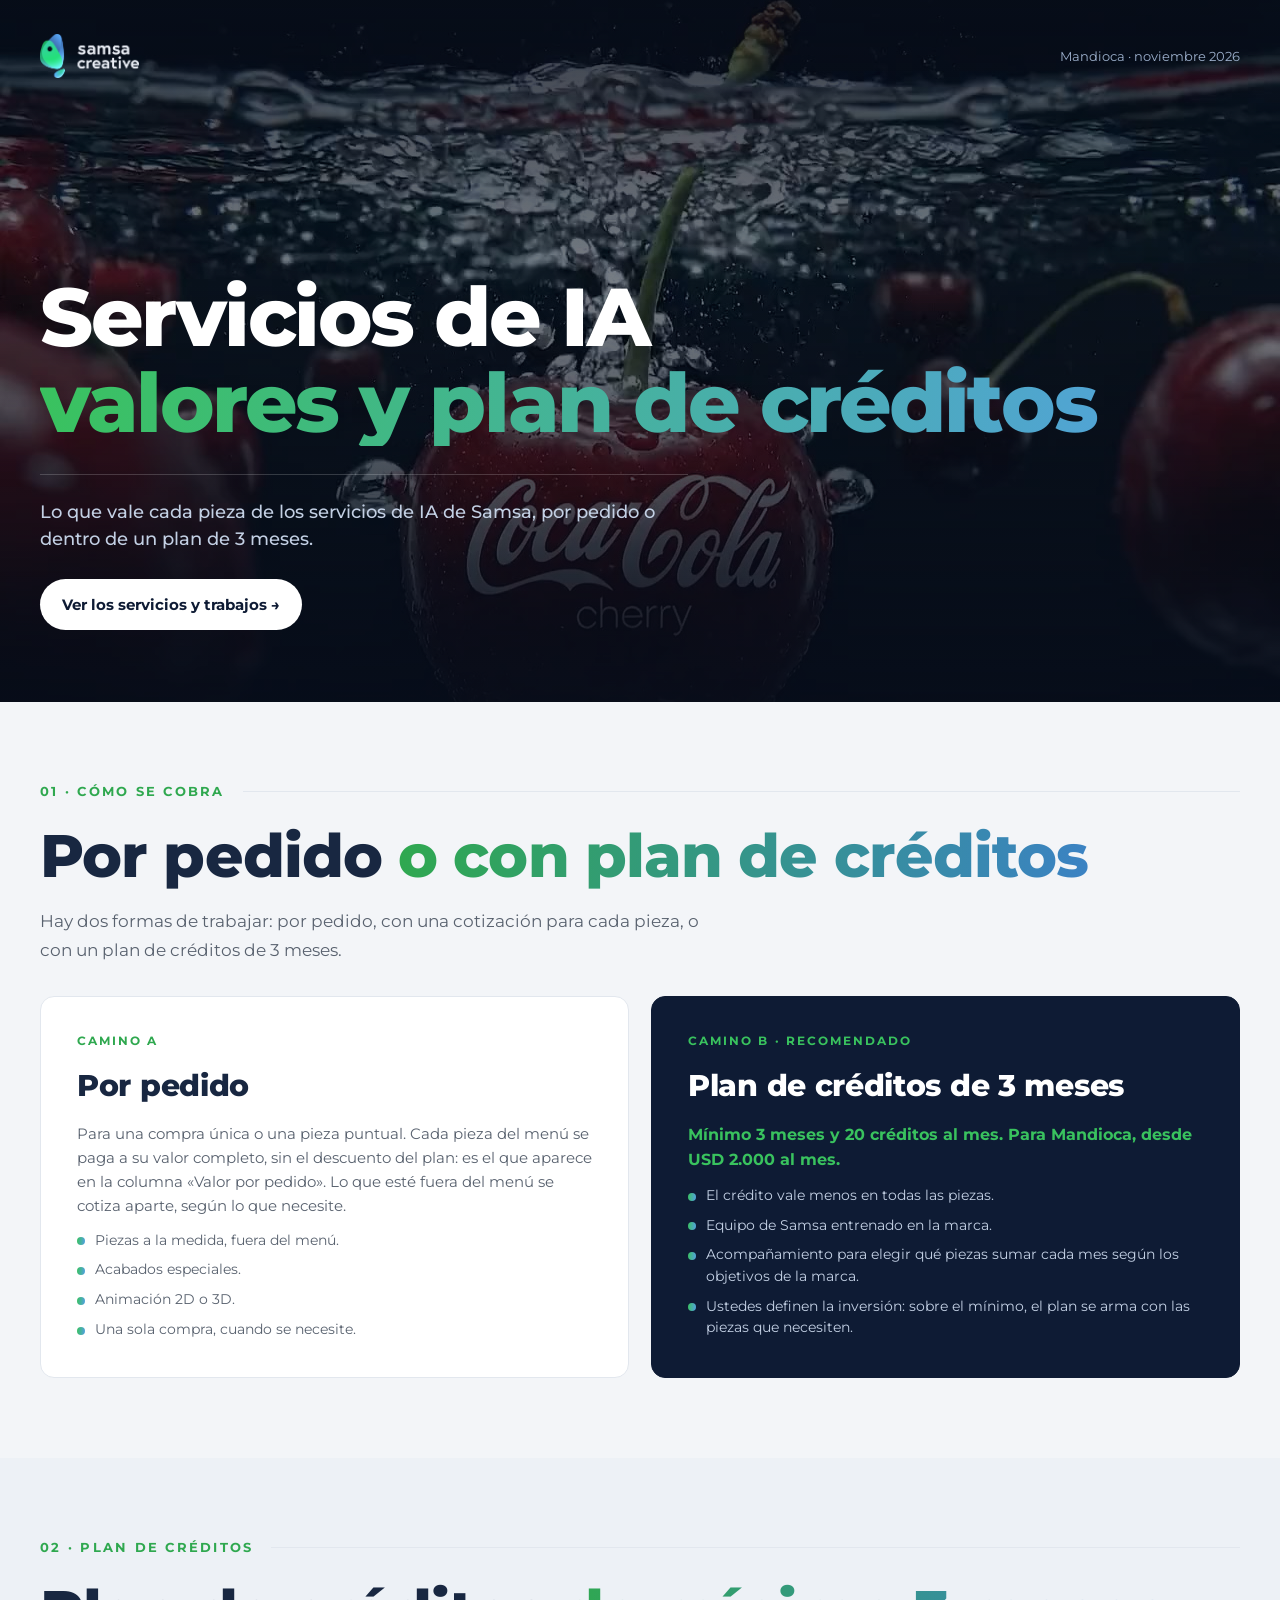
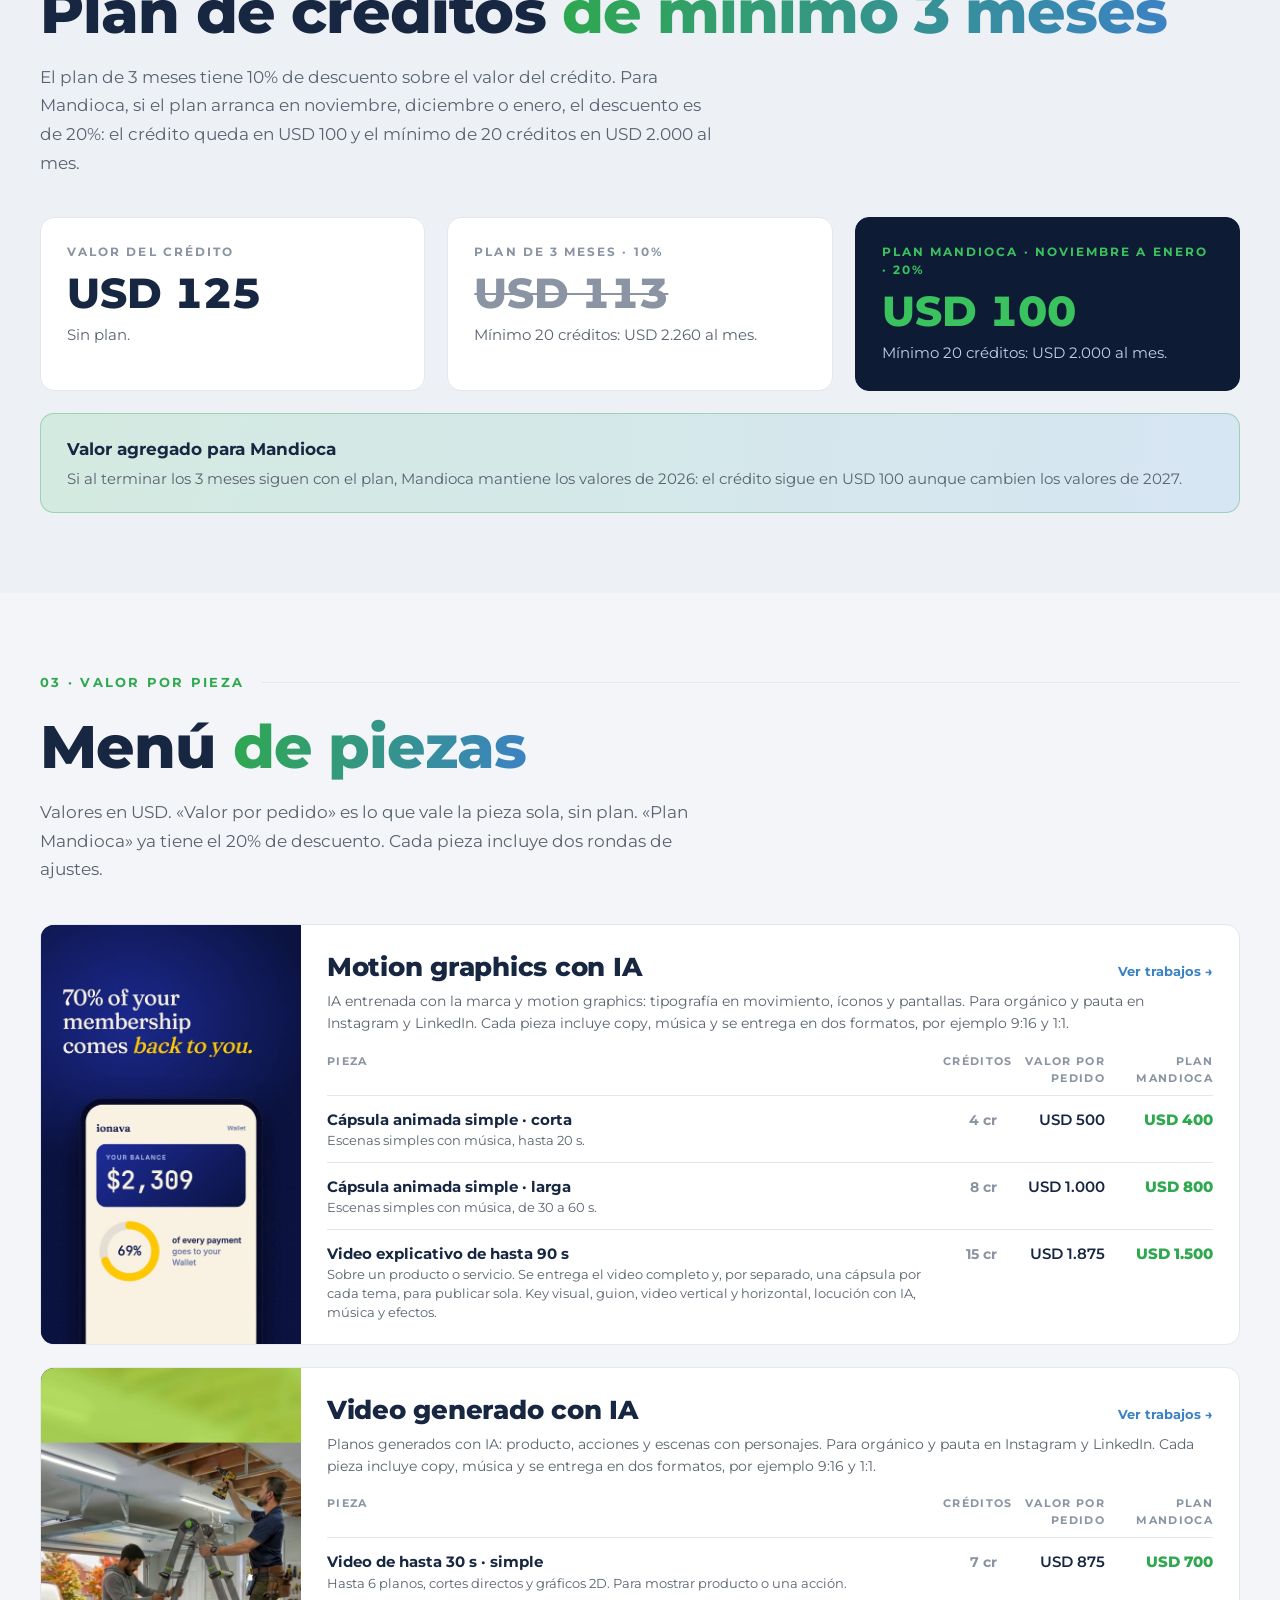
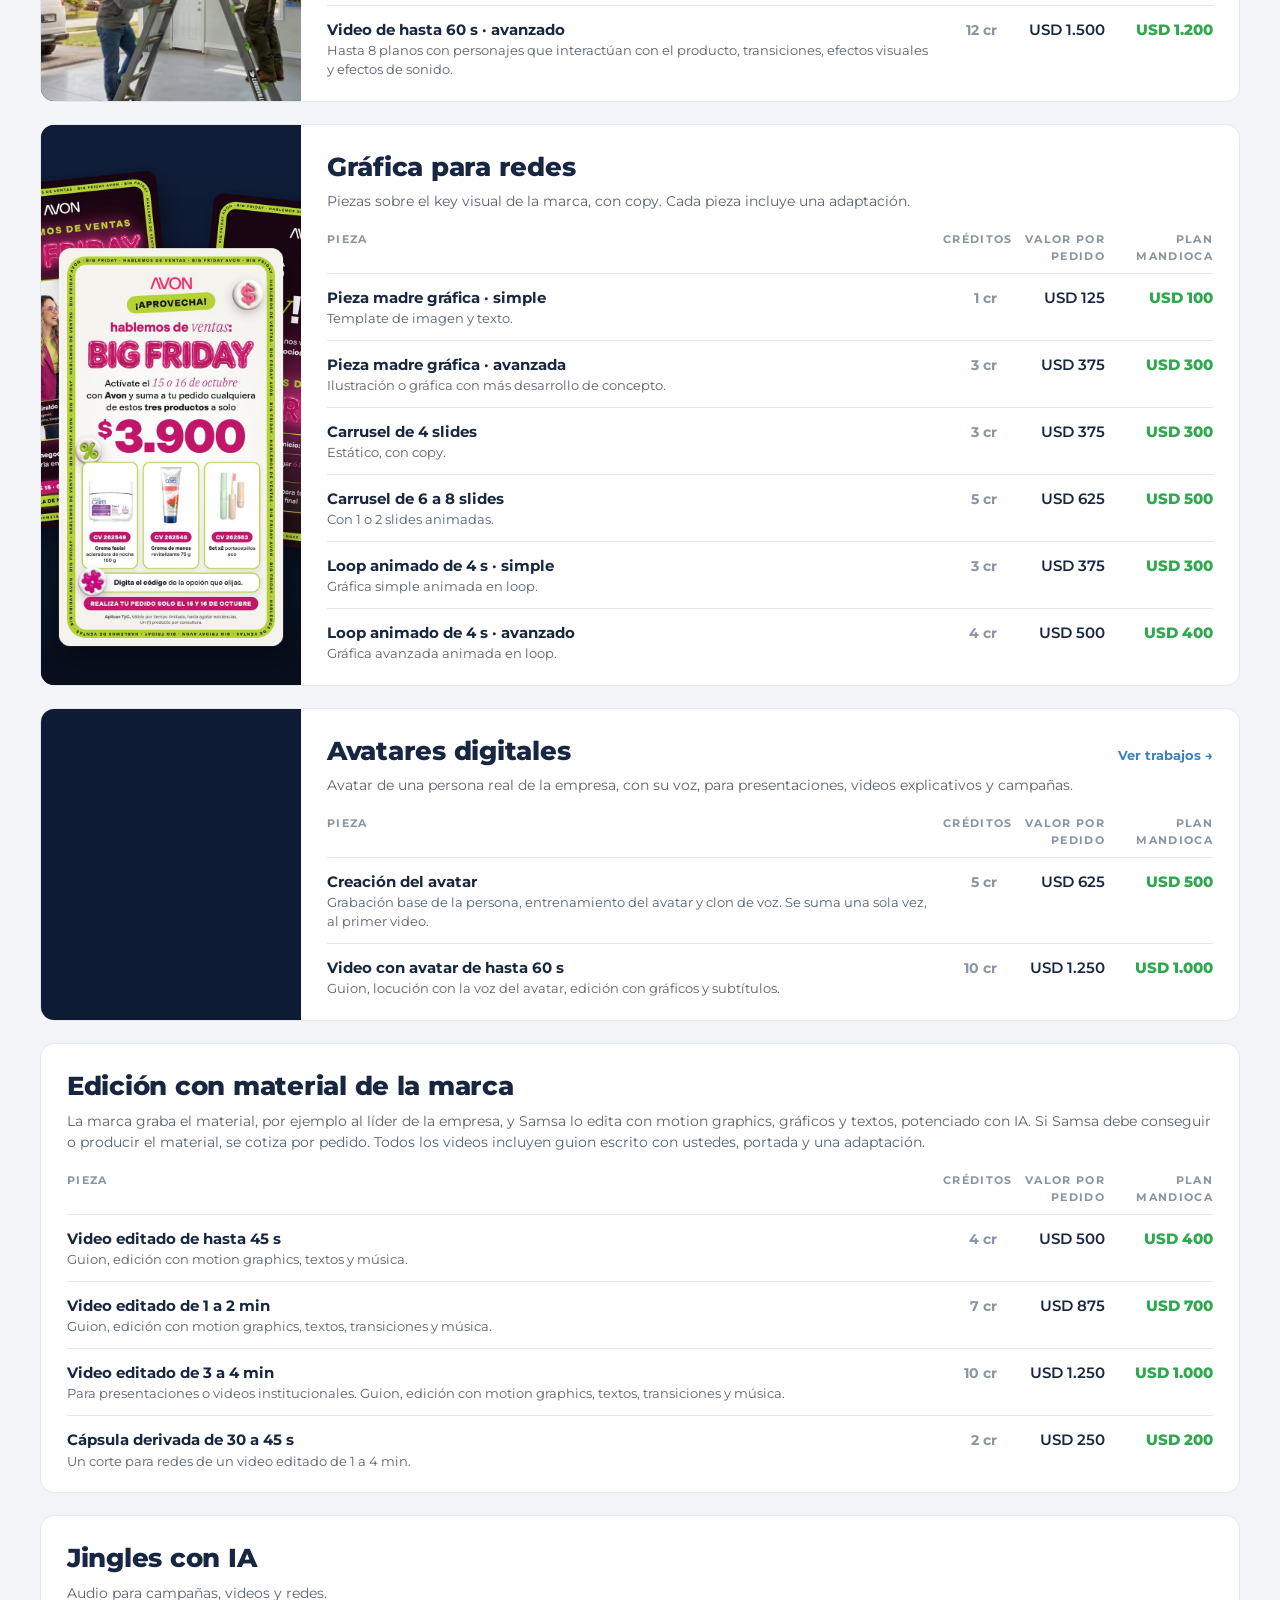
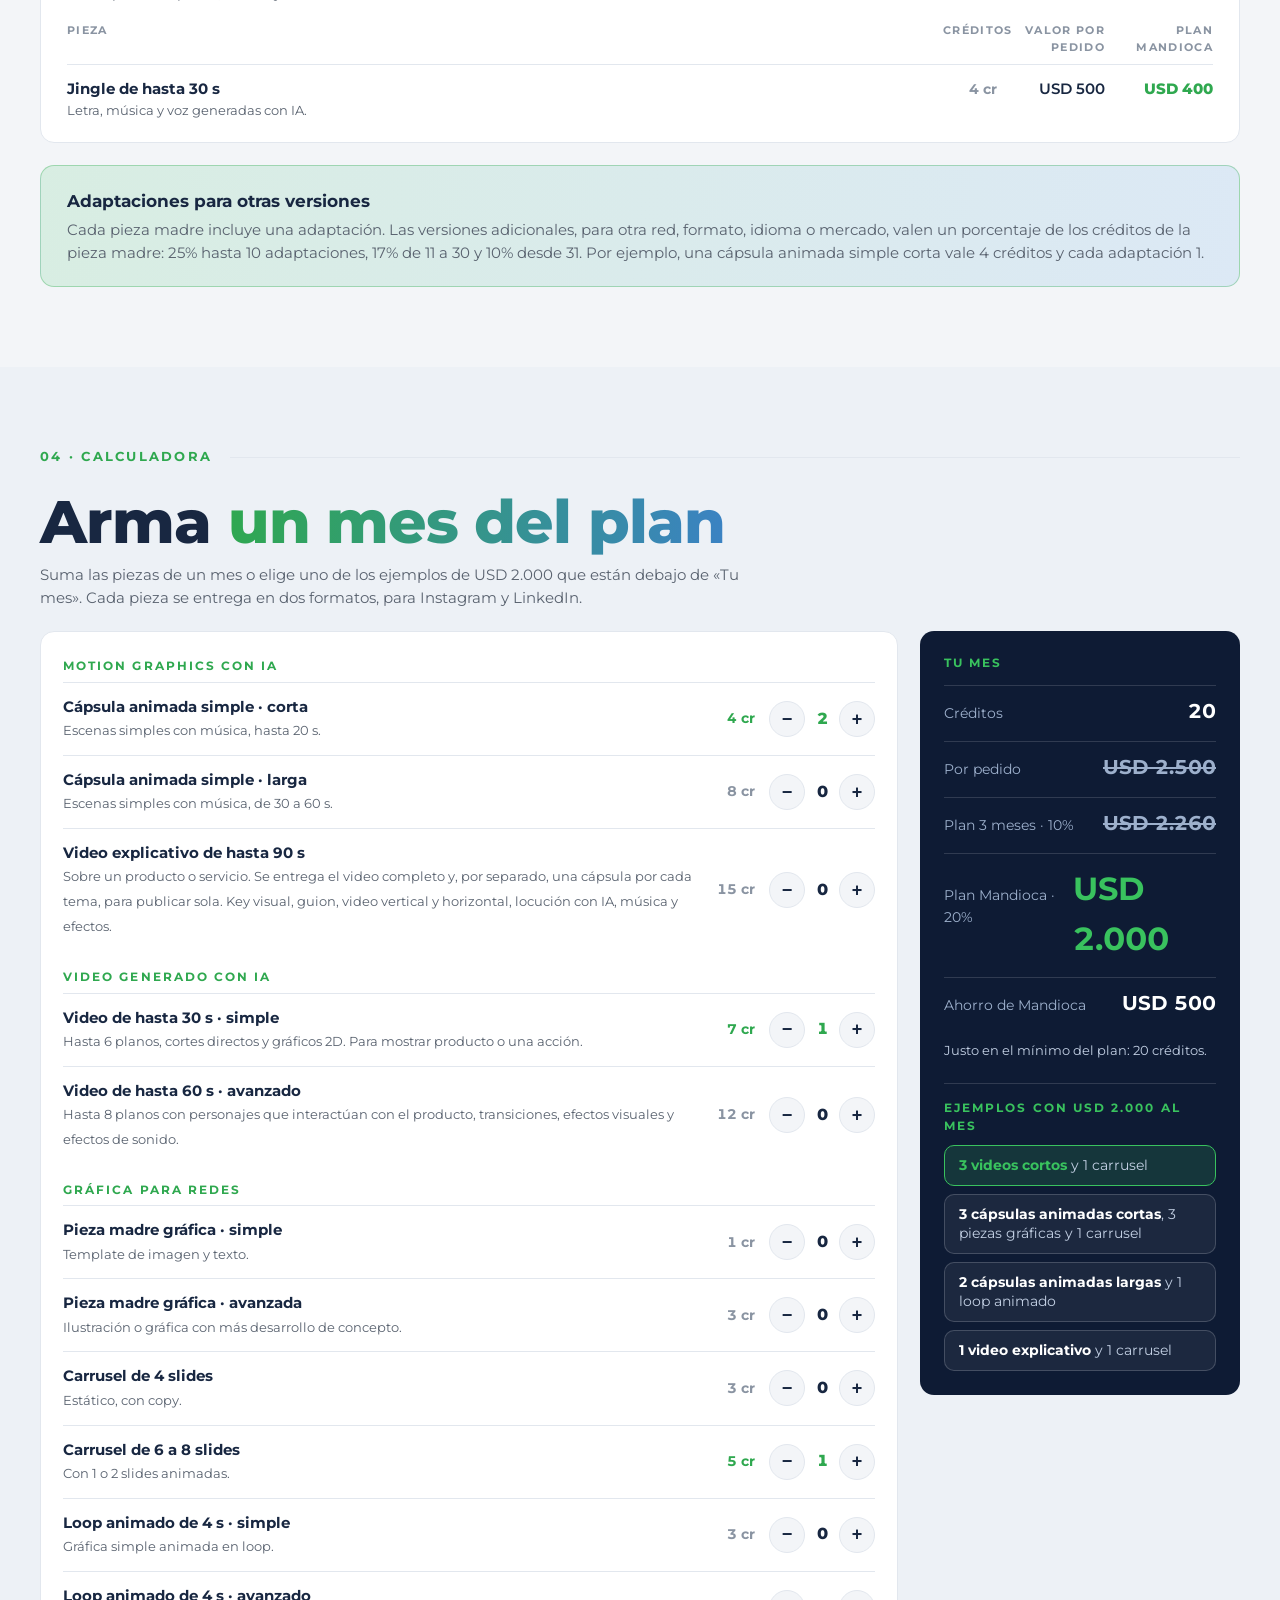
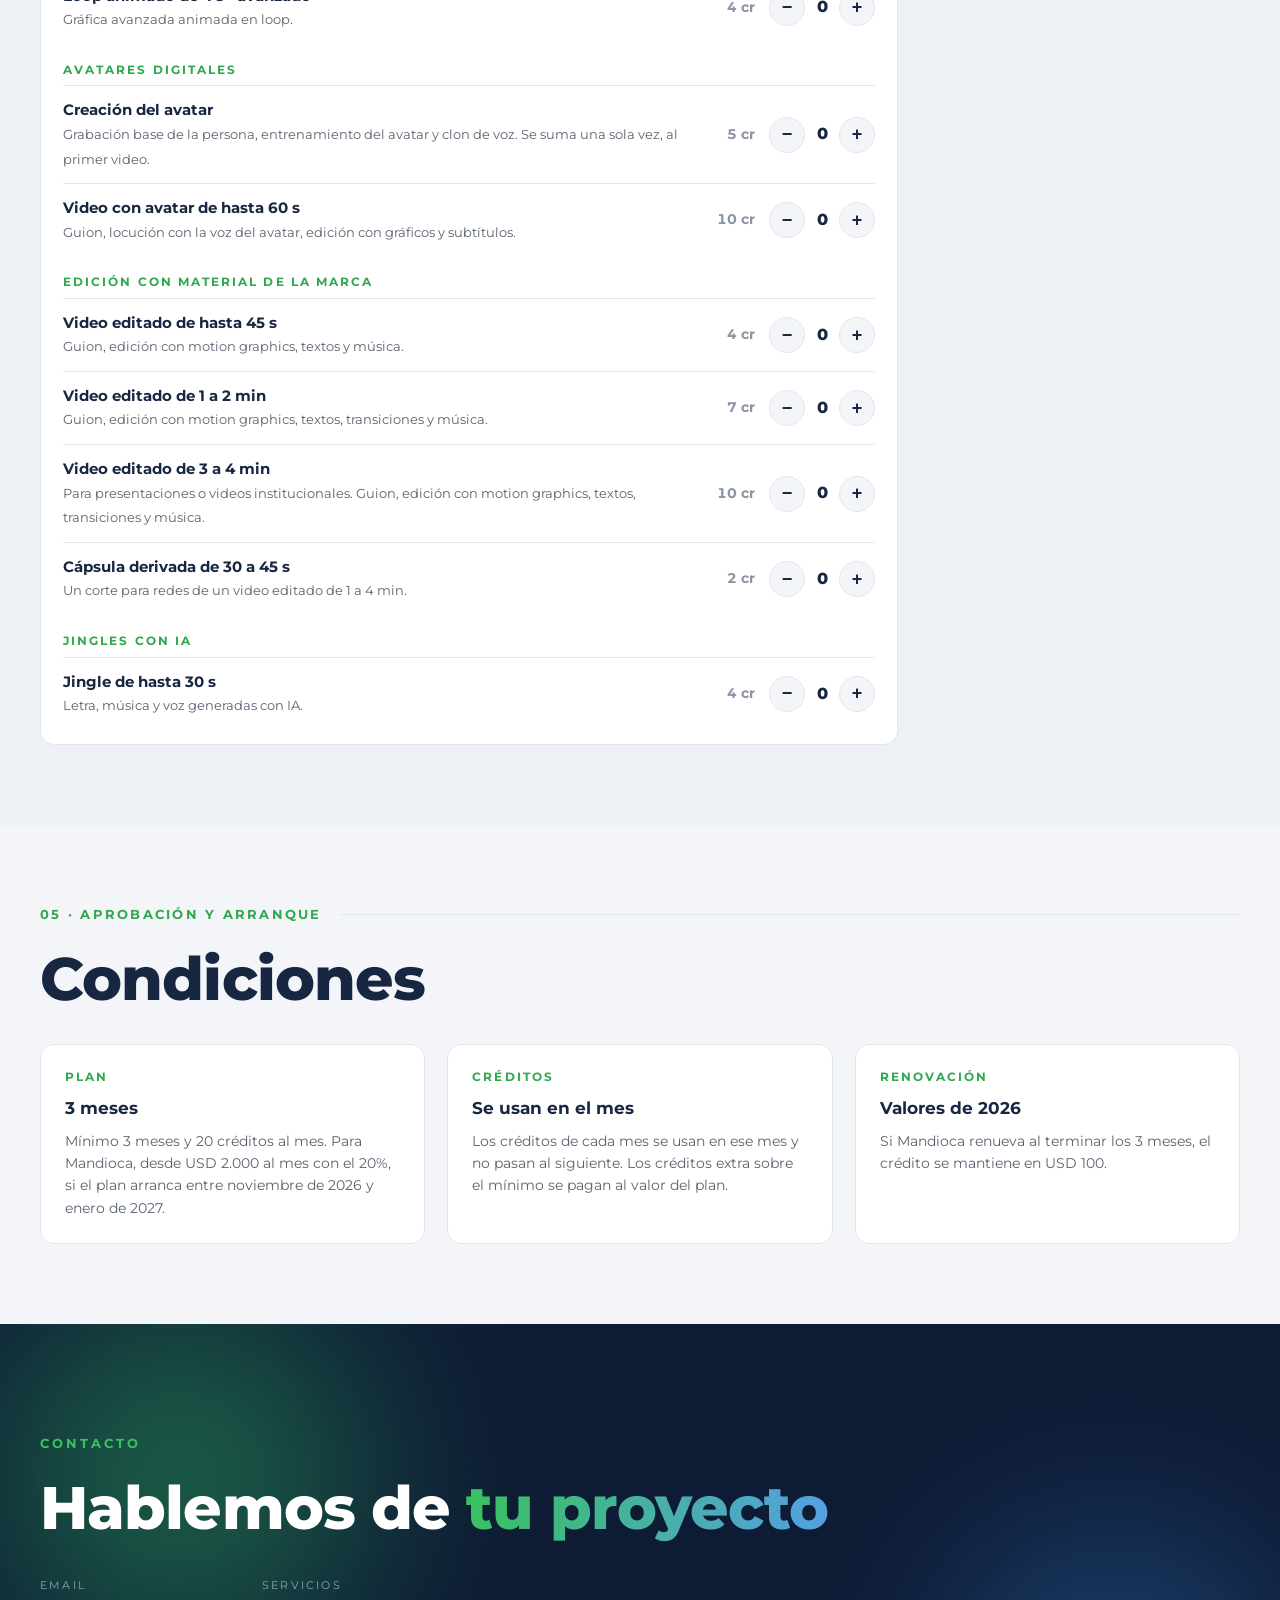
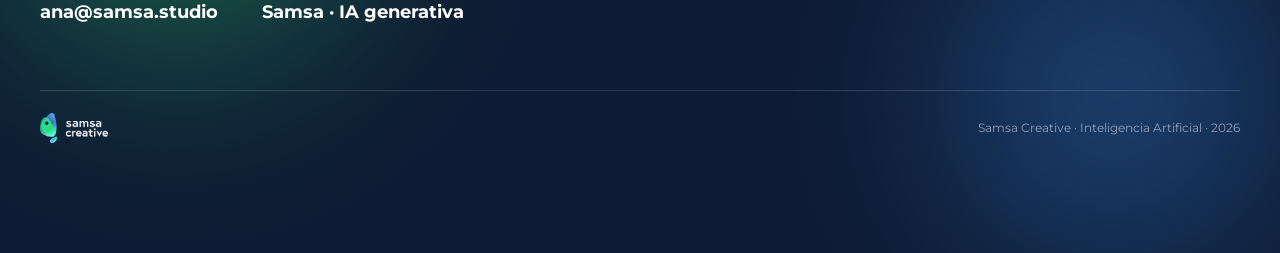
==== commit 2a8107b1: "Avatar: creación 5 créditos una vez, video 10 Co-Authored-By: Claude Opus 5.5 <noreply@anthropic.com" ====
--- a/index.html
+++ b/index.html
@@ -885,7 +885,7 @@
 <article class="fam"><div class="fam__in"><div class="fam__img"><video src="img/ejemplo-ionava-wallet.mp4" poster="img/ejemplo-ionava-wallet.jpg" autoplay muted loop playsinline aria-hidden="true"></video></div><div class="fam__body"><div class="fam__h"><h3>Motion graphics con IA</h3><a href="https://anasamsa.github.io/samsa-inteligencia-artificial/" target="_blank" rel="noopener">Ver trabajos →</a></div><p class="fam__d">IA entrenada con la marca y motion graphics: tipografía en movimiento, íconos y pantallas. Para orgánico y pauta en Instagram y LinkedIn. Cada pieza incluye copy, música y se entrega en dos formatos, por ejemplo 9:16 y 1:1.</p><div class="rows"><div class="rows__h"><span>Pieza</span><span>Créditos</span><span>Valor por pedido</span><span>Plan Mandioca</span></div><div class="row"><div><b>Cápsula animada simple · corta</b><small>Escenas simples con música, hasta 20 s.</small></div><span class="cr">4 cr</span><span>USD 500</span><span class="pl">USD 400</span></div><div class="row"><div><b>Cápsula animada simple · larga</b><small>Escenas simples con música, de 30 a 60 s.</small></div><span class="cr">8 cr</span><span>USD 1.000</span><span class="pl">USD 800</span></div><div class="row"><div><b>Video explicativo de hasta 90 s</b><small>Sobre un producto o servicio. Se entrega el video completo y, por separado, una cápsula por cada tema, para publicar sola. Key visual, guion, video vertical y horizontal, locución con IA, música y efectos.</small></div><span class="cr">15 cr</span><span>USD 1.875</span><span class="pl">USD 1.500</span></div></div></div></div></article>
 <article class="fam"><div class="fam__in"><div class="fam__img"><video src="img/ref-louisville.mp4" poster="img/ref-louisville.jpg" autoplay muted loop playsinline aria-hidden="true"></video></div><div class="fam__body"><div class="fam__h"><h3>Video generado con IA</h3><a href="https://anasamsa.github.io/samsa-inteligencia-artificial/" target="_blank" rel="noopener">Ver trabajos →</a></div><p class="fam__d">Planos generados con IA: producto, acciones y escenas con personajes. Para orgánico y pauta en Instagram y LinkedIn. Cada pieza incluye copy, música y se entrega en dos formatos, por ejemplo 9:16 y 1:1.</p><div class="rows"><div class="rows__h"><span>Pieza</span><span>Créditos</span><span>Valor por pedido</span><span>Plan Mandioca</span></div><div class="row"><div><b>Video de hasta 30 s · simple</b><small>Hasta 6 planos, cortes directos y gráficos 2D. Para mostrar producto o una acción.</small></div><span class="cr">7 cr</span><span>USD 875</span><span class="pl">USD 700</span></div><div class="row"><div><b>Video de hasta 60 s · avanzado</b><small>Hasta 8 planos con personajes que interactúan con el producto, transiciones, efectos visuales y efectos de sonido.</small></div><span class="cr">12 cr</span><span>USD 1.500</span><span class="pl">USD 1.200</span></div></div></div></div></article>
 <article class="fam"><div class="fam__in"><div class="fam__img"><img src="img/grafica-redes.jpg" alt="" loading="lazy"></div><div class="fam__body"><div class="fam__h"><h3>Gráfica para redes</h3></div><p class="fam__d">Piezas sobre el key visual de la marca, con copy. Cada pieza incluye una adaptación.</p><div class="rows"><div class="rows__h"><span>Pieza</span><span>Créditos</span><span>Valor por pedido</span><span>Plan Mandioca</span></div><div class="row"><div><b>Pieza madre gráfica · simple</b><small>Template de imagen y texto.</small></div><span class="cr">1 cr</span><span>USD 125</span><span class="pl">USD 100</span></div><div class="row"><div><b>Pieza madre gráfica · avanzada</b><small>Ilustración o gráfica con más desarrollo de concepto.</small></div><span class="cr">3 cr</span><span>USD 375</span><span class="pl">USD 300</span></div><div class="row"><div><b>Carrusel de 4 slides</b><small>Estático, con copy.</small></div><span class="cr">3 cr</span><span>USD 375</span><span class="pl">USD 300</span></div><div class="row"><div><b>Carrusel de 6 a 8 slides</b><small>Con 1 o 2 slides animadas.</small></div><span class="cr">5 cr</span><span>USD 625</span><span class="pl">USD 500</span></div><div class="row"><div><b>Loop animado de 4 s · simple</b><small>Gráfica simple animada en loop.</small></div><span class="cr">3 cr</span><span>USD 375</span><span class="pl">USD 300</span></div><div class="row"><div><b>Loop animado de 4 s · avanzado</b><small>Gráfica avanzada animada en loop.</small></div><span class="cr">4 cr</span><span>USD 500</span><span class="pl">USD 400</span></div></div></div></div></article>
-<article class="fam"><div class="fam__in"><div class="fam__img"><iframe src="https://www.youtube-nocookie.com/embed/1yC-11vkWgE?autoplay=1&mute=1&loop=1&playlist=1yC-11vkWgE&controls=0&playsinline=1&rel=0" title="Reel Growie" referrerpolicy="strict-origin-when-cross-origin" allow="autoplay; encrypted-media; picture-in-picture"></iframe></div><div class="fam__body"><div class="fam__h"><h3>Avatares digitales</h3><a href="https://anasamsa.github.io/samsa-inteligencia-artificial/" target="_blank" rel="noopener">Ver trabajos →</a></div><p class="fam__d">Avatar de una persona real de la empresa, con su voz, para presentaciones, videos explicativos y campañas.</p><div class="rows"><div class="rows__h"><span>Pieza</span><span>Créditos</span><span>Valor por pedido</span><span>Plan Mandioca</span></div><div class="row"><div><b>Creación del avatar</b><small>Grabación base de la persona, entrenamiento del avatar y clon de voz. Se paga una sola vez, al inicio.</small></div><span class="cr">10 cr</span><span>USD 1.250</span><span class="pl">USD 1.000</span></div><div class="row"><div><b>Video con avatar de hasta 60 s</b><small>Con el avatar ya creado. Guion, locución con la voz del avatar, edición con gráficos y subtítulos.</small></div><span class="cr">8 cr</span><span>USD 1.000</span><span class="pl">USD 800</span></div></div></div></div></article>
+<article class="fam"><div class="fam__in"><div class="fam__img"><iframe src="https://www.youtube-nocookie.com/embed/1yC-11vkWgE?autoplay=1&mute=1&loop=1&playlist=1yC-11vkWgE&controls=0&playsinline=1&rel=0" title="Reel Growie" referrerpolicy="strict-origin-when-cross-origin" allow="autoplay; encrypted-media; picture-in-picture"></iframe></div><div class="fam__body"><div class="fam__h"><h3>Avatares digitales</h3><a href="https://anasamsa.github.io/samsa-inteligencia-artificial/" target="_blank" rel="noopener">Ver trabajos →</a></div><p class="fam__d">Avatar de una persona real de la empresa, con su voz, para presentaciones, videos explicativos y campañas.</p><div class="rows"><div class="rows__h"><span>Pieza</span><span>Créditos</span><span>Valor por pedido</span><span>Plan Mandioca</span></div><div class="row"><div><b>Creación del avatar</b><small>Grabación base de la persona, entrenamiento del avatar y clon de voz. Se suma una sola vez, al primer video.</small></div><span class="cr">5 cr</span><span>USD 625</span><span class="pl">USD 500</span></div><div class="row"><div><b>Video con avatar de hasta 60 s</b><small>Guion, locución con la voz del avatar, edición con gráficos y subtítulos.</small></div><span class="cr">10 cr</span><span>USD 1.250</span><span class="pl">USD 1.000</span></div></div></div></div></article>
 <article class="fam"><div class="fam__in fam--noimg"><div class="fam__body"><div class="fam__h"><h3>Edición con material de la marca</h3></div><p class="fam__d">La marca graba el material, por ejemplo al líder de la empresa, y Samsa lo edita con motion graphics, gráficos y textos, potenciado con IA. Si Samsa debe conseguir o producir el material, se cotiza por pedido. Todos los videos incluyen guion escrito con ustedes, portada y una adaptación.</p><div class="rows"><div class="rows__h"><span>Pieza</span><span>Créditos</span><span>Valor por pedido</span><span>Plan Mandioca</span></div><div class="row"><div><b>Video editado de hasta 45 s</b><small>Guion, edición con motion graphics, textos y música.</small></div><span class="cr">4 cr</span><span>USD 500</span><span class="pl">USD 400</span></div><div class="row"><div><b>Video editado de 1 a 2 min</b><small>Guion, edición con motion graphics, textos, transiciones y música.</small></div><span class="cr">7 cr</span><span>USD 875</span><span class="pl">USD 700</span></div><div class="row"><div><b>Video editado de 3 a 4 min</b><small>Para presentaciones o videos institucionales. Guion, edición con motion graphics, textos, transiciones y música.</small></div><span class="cr">10 cr</span><span>USD 1.250</span><span class="pl">USD 1.000</span></div><div class="row"><div><b>Cápsula derivada de 30 a 45 s</b><small>Un corte para redes de un video editado de 1 a 4 min.</small></div><span class="cr">2 cr</span><span>USD 250</span><span class="pl">USD 200</span></div></div></div></div></article>
 <article class="fam"><div class="fam__in fam--noimg"><div class="fam__body"><div class="fam__h"><h3>Jingles con IA</h3></div><p class="fam__d">Audio para campañas, videos y redes.</p><div class="rows"><div class="rows__h"><span>Pieza</span><span>Créditos</span><span>Valor por pedido</span><span>Plan Mandioca</span></div><div class="row"><div><b>Jingle de hasta 30 s</b><small>Letra, música y voz generadas con IA.</small></div><span class="cr">4 cr</span><span>USD 500</span><span class="pl">USD 400</span></div></div></div></div></article>
     </div>
@@ -948,7 +948,7 @@
 
 <script>
 (function(){
-  var M=[["Motion graphics con IA", "Cápsula animada simple · corta", "Escenas simples con música, hasta 20 s.", 4], ["Motion graphics con IA", "Cápsula animada simple · larga", "Escenas simples con música, de 30 a 60 s.", 8], ["Motion graphics con IA", "Video explicativo de hasta 90 s", "Sobre un producto o servicio. Se entrega el video completo y, por separado, una cápsula por cada tema, para publicar sola. Key visual, guion, video vertical y horizontal, locución con IA, música y efectos.", 15], ["Video generado con IA", "Video de hasta 30 s · simple", "Hasta 6 planos, cortes directos y gráficos 2D. Para mostrar producto o una acción.", 7], ["Video generado con IA", "Video de hasta 60 s · avanzado", "Hasta 8 planos con personajes que interactúan con el producto, transiciones, efectos visuales y efectos de sonido.", 12], ["Gráfica para redes", "Pieza madre gráfica · simple", "Template de imagen y texto.", 1], ["Gráfica para redes", "Pieza madre gráfica · avanzada", "Ilustración o gráfica con más desarrollo de concepto.", 3], ["Gráfica para redes", "Carrusel de 4 slides", "Estático, con copy.", 3], ["Gráfica para redes", "Carrusel de 6 a 8 slides", "Con 1 o 2 slides animadas.", 5], ["Gráfica para redes", "Loop animado de 4 s · simple", "Gráfica simple animada en loop.", 3], ["Gráfica para redes", "Loop animado de 4 s · avanzado", "Gráfica avanzada animada en loop.", 4], ["Avatares digitales", "Creación del avatar", "Grabación base de la persona, entrenamiento del avatar y clon de voz. Se paga una sola vez, al inicio.", 10], ["Avatares digitales", "Video con avatar de hasta 60 s", "Con el avatar ya creado. Guion, locución con la voz del avatar, edición con gráficos y subtítulos.", 8], ["Edición con material de la marca", "Video editado de hasta 45 s", "Guion, edición con motion graphics, textos y música.", 4], ["Edición con material de la marca", "Video editado de 1 a 2 min", "Guion, edición con motion graphics, textos, transiciones y música.", 7], ["Edición con material de la marca", "Video editado de 3 a 4 min", "Para presentaciones o videos institucionales. Guion, edición con motion graphics, textos, transiciones y música.", 10], ["Edición con material de la marca", "Cápsula derivada de 30 a 45 s", "Un corte para redes de un video editado de 1 a 4 min.", 2], ["Jingles con IA", "Jingle de hasta 30 s", "Letra, música y voz generadas con IA.", 4]];
+  var M=[["Motion graphics con IA", "Cápsula animada simple · corta", "Escenas simples con música, hasta 20 s.", 4], ["Motion graphics con IA", "Cápsula animada simple · larga", "Escenas simples con música, de 30 a 60 s.", 8], ["Motion graphics con IA", "Video explicativo de hasta 90 s", "Sobre un producto o servicio. Se entrega el video completo y, por separado, una cápsula por cada tema, para publicar sola. Key visual, guion, video vertical y horizontal, locución con IA, música y efectos.", 15], ["Video generado con IA", "Video de hasta 30 s · simple", "Hasta 6 planos, cortes directos y gráficos 2D. Para mostrar producto o una acción.", 7], ["Video generado con IA", "Video de hasta 60 s · avanzado", "Hasta 8 planos con personajes que interactúan con el producto, transiciones, efectos visuales y efectos de sonido.", 12], ["Gráfica para redes", "Pieza madre gráfica · simple", "Template de imagen y texto.", 1], ["Gráfica para redes", "Pieza madre gráfica · avanzada", "Ilustración o gráfica con más desarrollo de concepto.", 3], ["Gráfica para redes", "Carrusel de 4 slides", "Estático, con copy.", 3], ["Gráfica para redes", "Carrusel de 6 a 8 slides", "Con 1 o 2 slides animadas.", 5], ["Gráfica para redes", "Loop animado de 4 s · simple", "Gráfica simple animada en loop.", 3], ["Gráfica para redes", "Loop animado de 4 s · avanzado", "Gráfica avanzada animada en loop.", 4], ["Avatares digitales", "Creación del avatar", "Grabación base de la persona, entrenamiento del avatar y clon de voz. Se suma una sola vez, al primer video.", 5], ["Avatares digitales", "Video con avatar de hasta 60 s", "Guion, locución con la voz del avatar, edición con gráficos y subtítulos.", 10], ["Edición con material de la marca", "Video editado de hasta 45 s", "Guion, edición con motion graphics, textos y música.", 4], ["Edición con material de la marca", "Video editado de 1 a 2 min", "Guion, edición con motion graphics, textos, transiciones y música.", 7], ["Edición con material de la marca", "Video editado de 3 a 4 min", "Para presentaciones o videos institucionales. Guion, edición con motion graphics, textos, transiciones y música.", 10], ["Edición con material de la marca", "Cápsula derivada de 30 a 45 s", "Un corte para redes de un video editado de 1 a 4 min.", 2], ["Jingles con IA", "Jingle de hasta 30 s", "Letra, música y voz generadas con IA.", 4]];
   var P=125,P15=113,P20=100,MIN=20;
   var PRE=[{3:1,0:2,8:1},{0:3,5:3,8:1},{1:2,10:1},{2:1,8:1}], DEF=PRE[0];
   var pres=document.getElementById("presets");
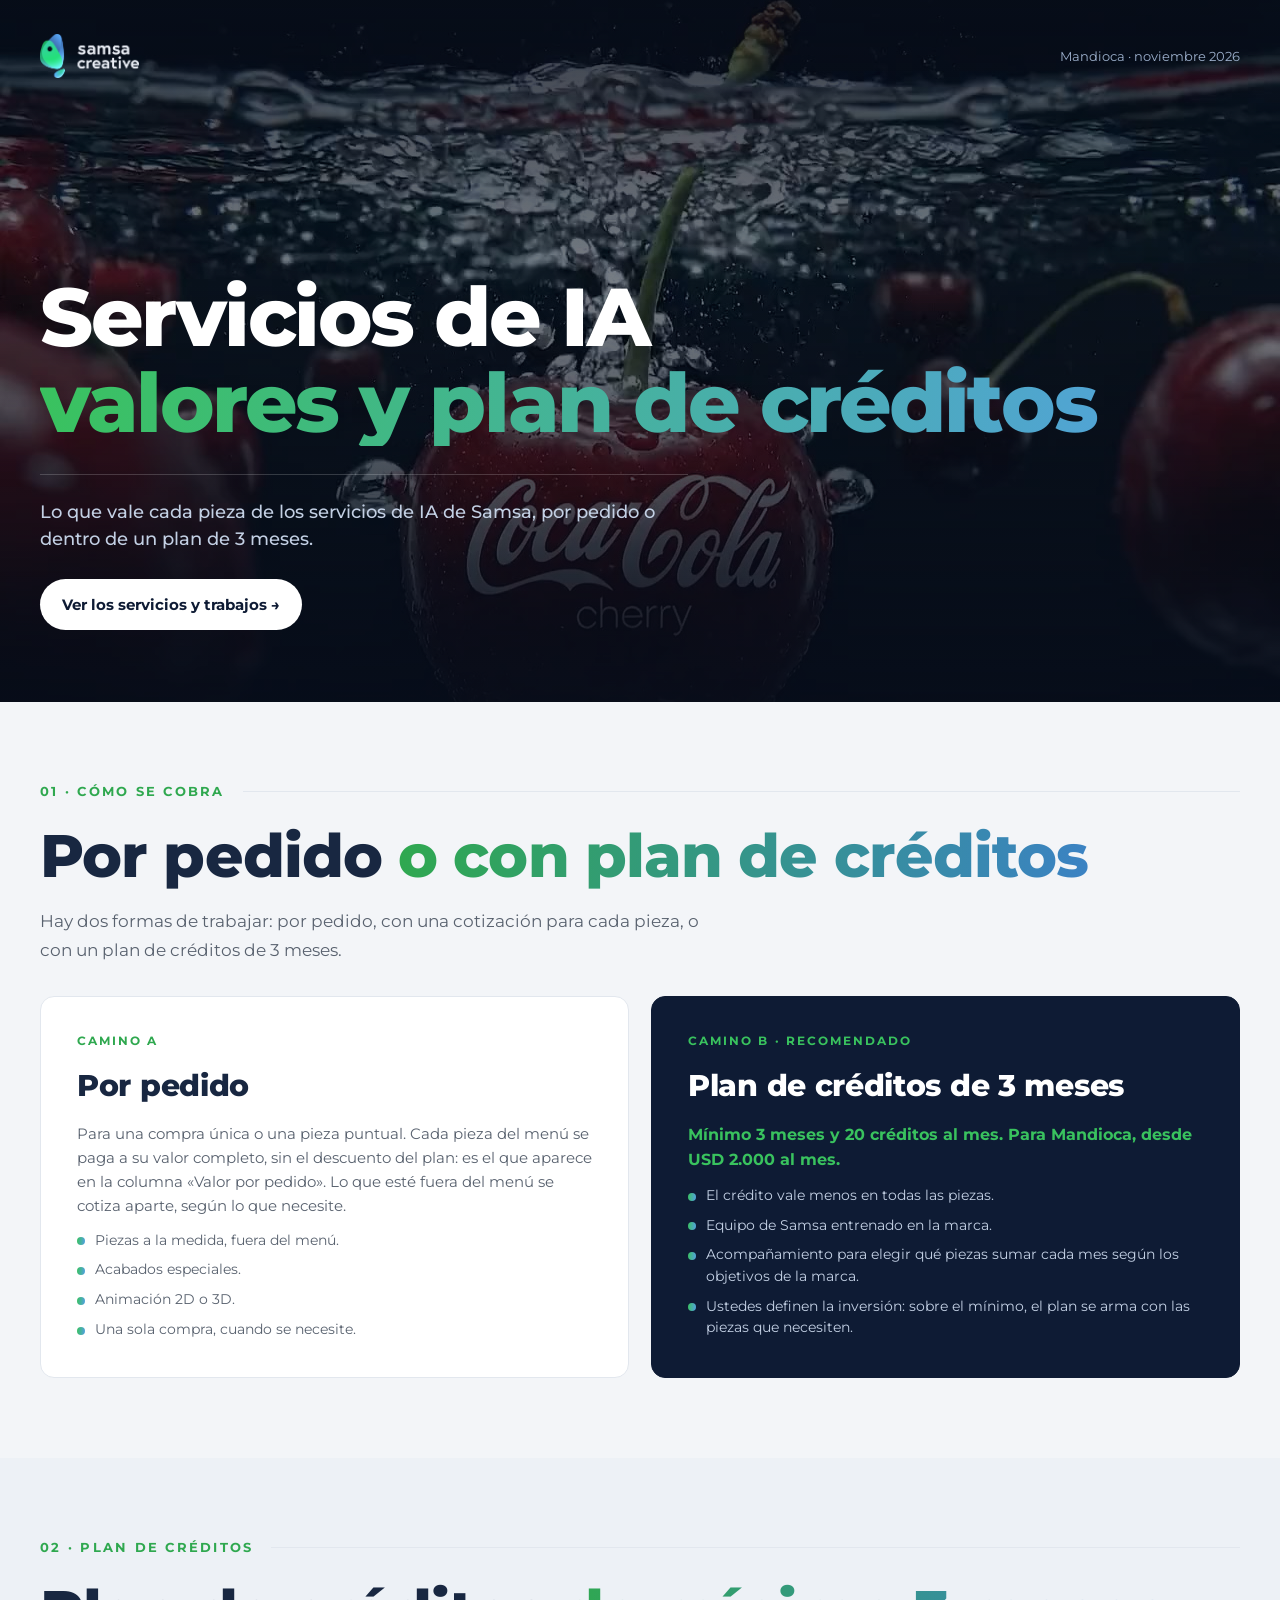
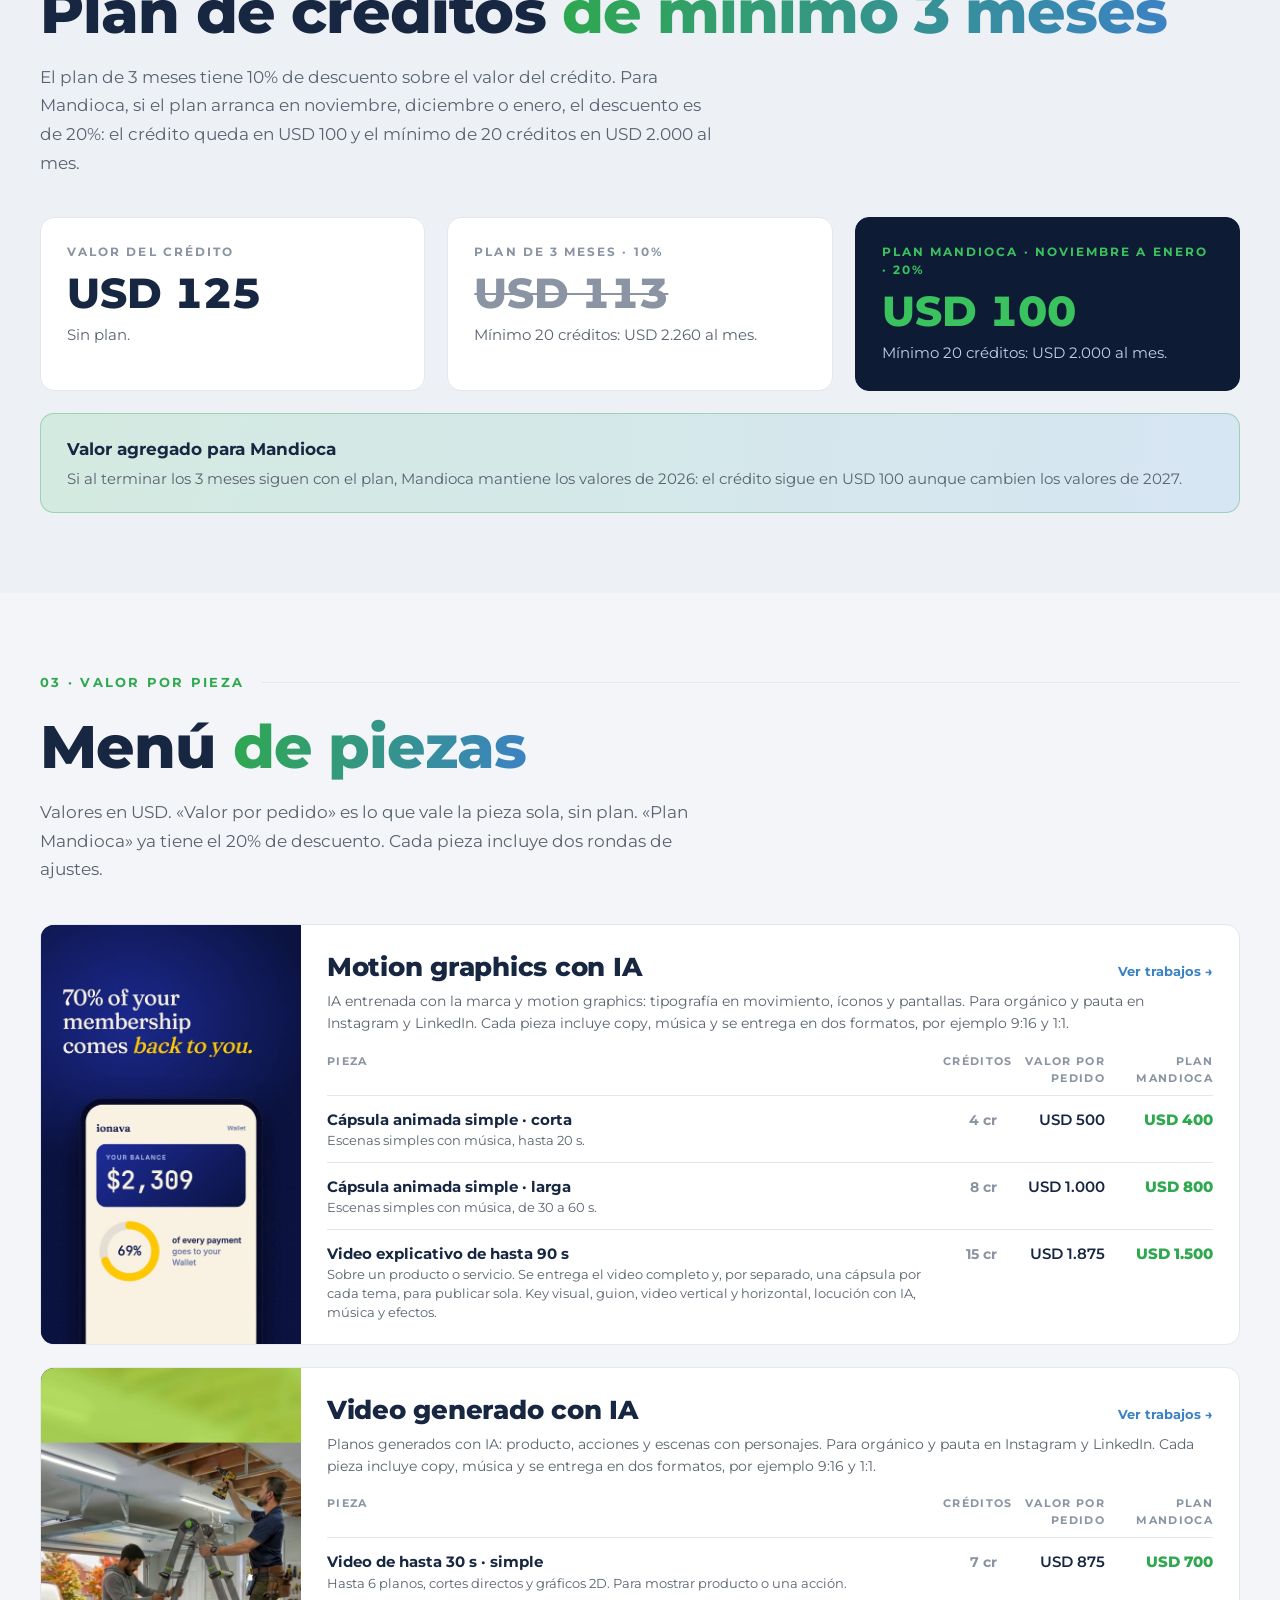
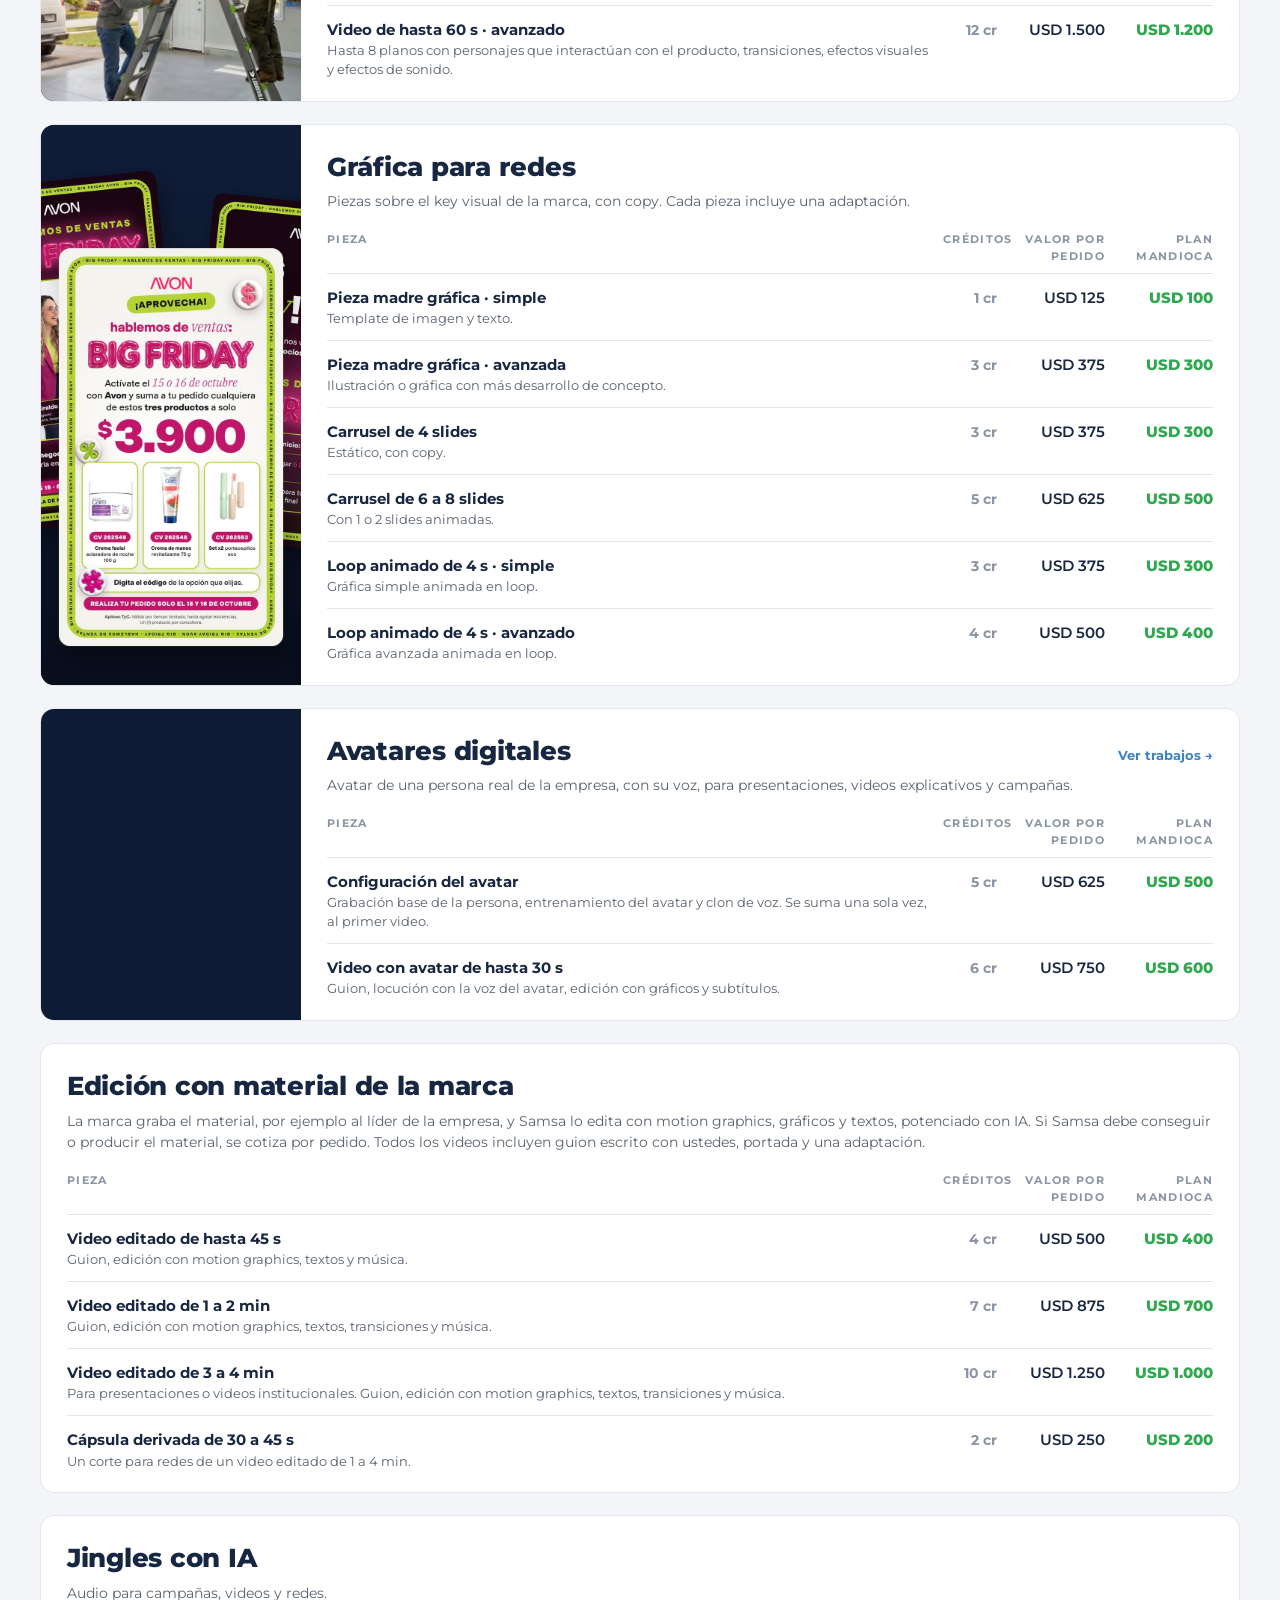
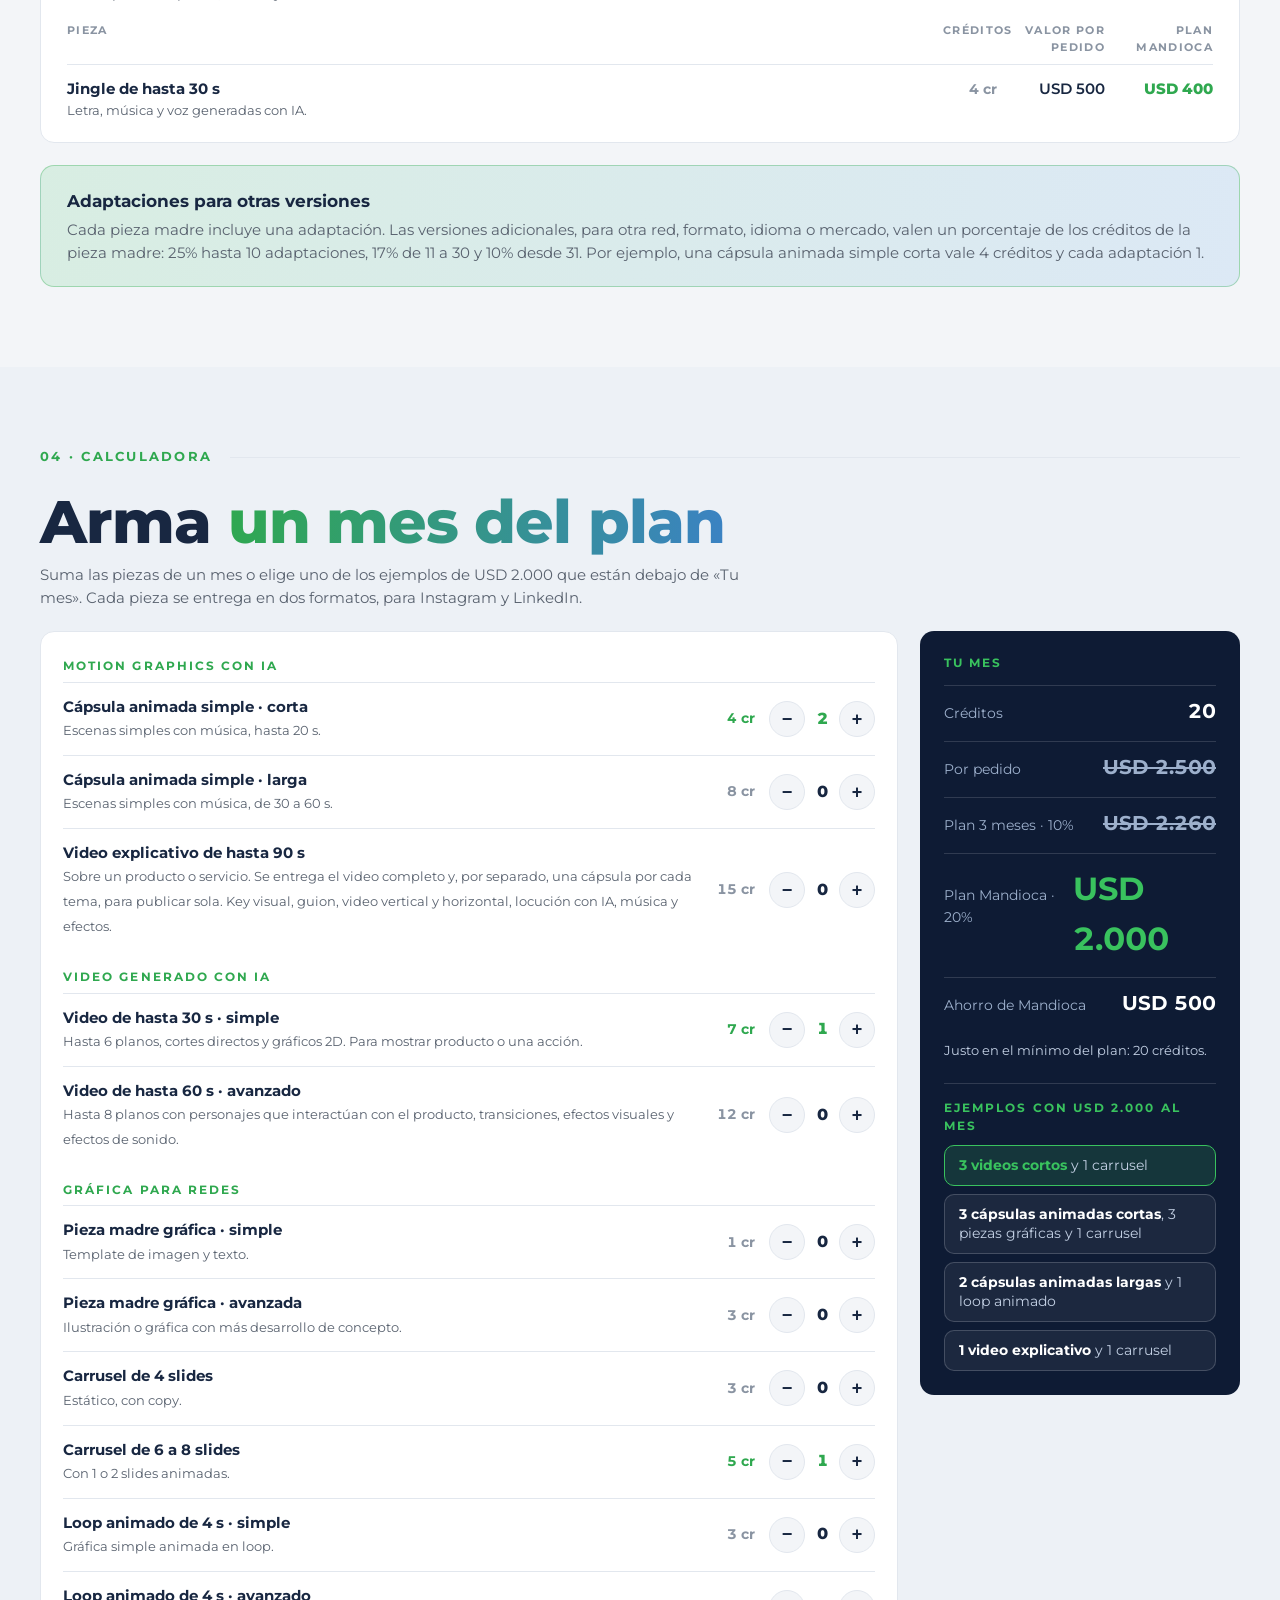
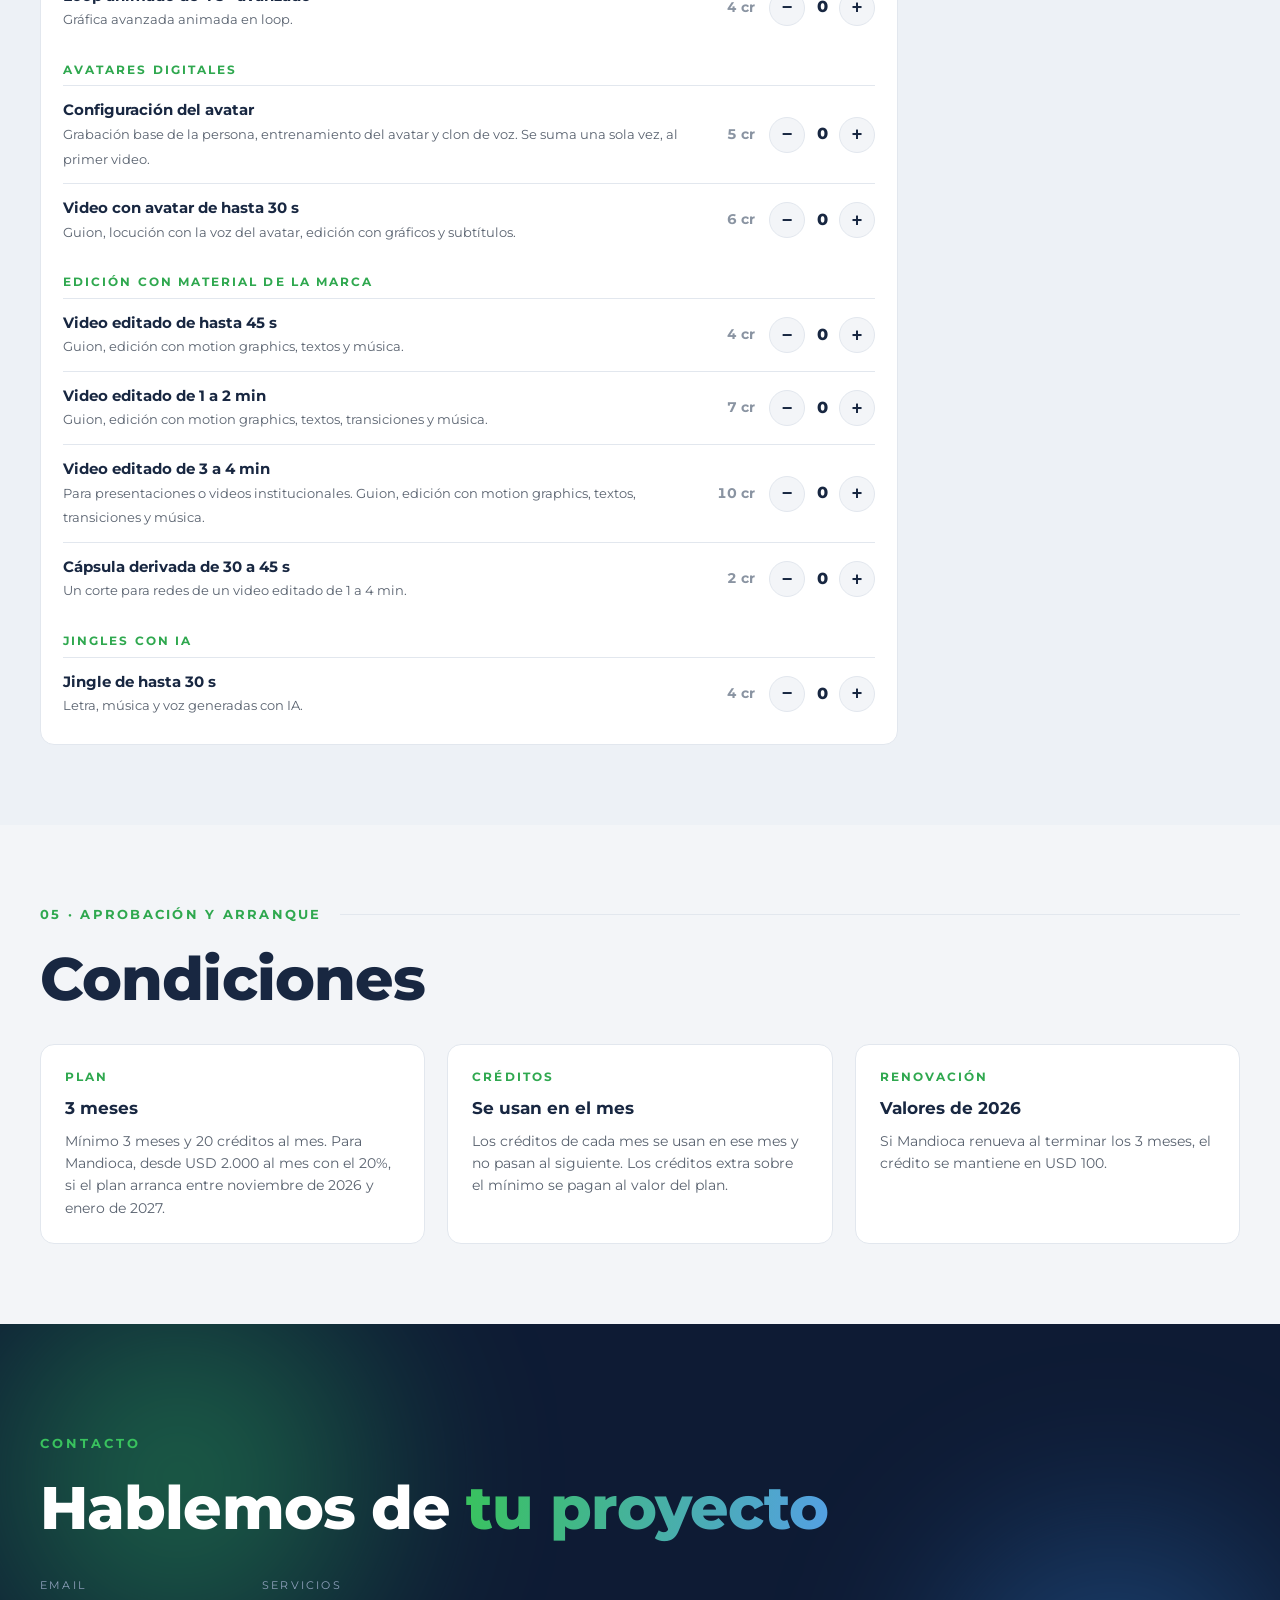
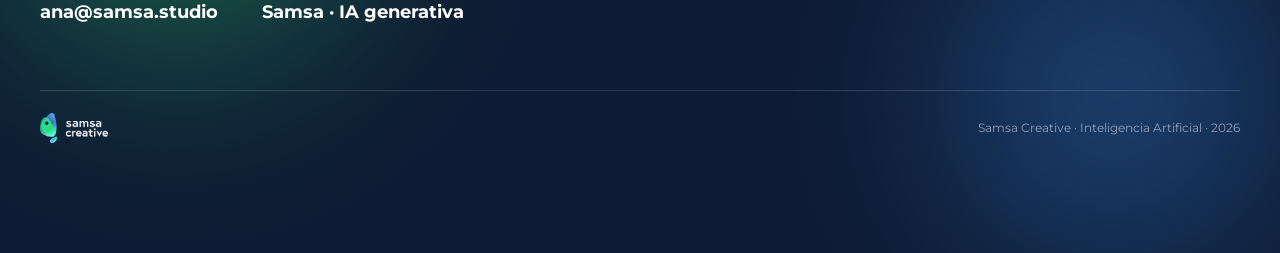
==== commit b6562c2a: "Avatar: configuración 5 créditos, video de hasta 30 s a 6 Co-Authored-By: Claude Opus 5.5 <noreply@a" ====
--- a/index.html
+++ b/index.html
@@ -885,7 +885,7 @@
 <article class="fam"><div class="fam__in"><div class="fam__img"><video src="img/ejemplo-ionava-wallet.mp4" poster="img/ejemplo-ionava-wallet.jpg" autoplay muted loop playsinline aria-hidden="true"></video></div><div class="fam__body"><div class="fam__h"><h3>Motion graphics con IA</h3><a href="https://anasamsa.github.io/samsa-inteligencia-artificial/" target="_blank" rel="noopener">Ver trabajos →</a></div><p class="fam__d">IA entrenada con la marca y motion graphics: tipografía en movimiento, íconos y pantallas. Para orgánico y pauta en Instagram y LinkedIn. Cada pieza incluye copy, música y se entrega en dos formatos, por ejemplo 9:16 y 1:1.</p><div class="rows"><div class="rows__h"><span>Pieza</span><span>Créditos</span><span>Valor por pedido</span><span>Plan Mandioca</span></div><div class="row"><div><b>Cápsula animada simple · corta</b><small>Escenas simples con música, hasta 20 s.</small></div><span class="cr">4 cr</span><span>USD 500</span><span class="pl">USD 400</span></div><div class="row"><div><b>Cápsula animada simple · larga</b><small>Escenas simples con música, de 30 a 60 s.</small></div><span class="cr">8 cr</span><span>USD 1.000</span><span class="pl">USD 800</span></div><div class="row"><div><b>Video explicativo de hasta 90 s</b><small>Sobre un producto o servicio. Se entrega el video completo y, por separado, una cápsula por cada tema, para publicar sola. Key visual, guion, video vertical y horizontal, locución con IA, música y efectos.</small></div><span class="cr">15 cr</span><span>USD 1.875</span><span class="pl">USD 1.500</span></div></div></div></div></article>
 <article class="fam"><div class="fam__in"><div class="fam__img"><video src="img/ref-louisville.mp4" poster="img/ref-louisville.jpg" autoplay muted loop playsinline aria-hidden="true"></video></div><div class="fam__body"><div class="fam__h"><h3>Video generado con IA</h3><a href="https://anasamsa.github.io/samsa-inteligencia-artificial/" target="_blank" rel="noopener">Ver trabajos →</a></div><p class="fam__d">Planos generados con IA: producto, acciones y escenas con personajes. Para orgánico y pauta en Instagram y LinkedIn. Cada pieza incluye copy, música y se entrega en dos formatos, por ejemplo 9:16 y 1:1.</p><div class="rows"><div class="rows__h"><span>Pieza</span><span>Créditos</span><span>Valor por pedido</span><span>Plan Mandioca</span></div><div class="row"><div><b>Video de hasta 30 s · simple</b><small>Hasta 6 planos, cortes directos y gráficos 2D. Para mostrar producto o una acción.</small></div><span class="cr">7 cr</span><span>USD 875</span><span class="pl">USD 700</span></div><div class="row"><div><b>Video de hasta 60 s · avanzado</b><small>Hasta 8 planos con personajes que interactúan con el producto, transiciones, efectos visuales y efectos de sonido.</small></div><span class="cr">12 cr</span><span>USD 1.500</span><span class="pl">USD 1.200</span></div></div></div></div></article>
 <article class="fam"><div class="fam__in"><div class="fam__img"><img src="img/grafica-redes.jpg" alt="" loading="lazy"></div><div class="fam__body"><div class="fam__h"><h3>Gráfica para redes</h3></div><p class="fam__d">Piezas sobre el key visual de la marca, con copy. Cada pieza incluye una adaptación.</p><div class="rows"><div class="rows__h"><span>Pieza</span><span>Créditos</span><span>Valor por pedido</span><span>Plan Mandioca</span></div><div class="row"><div><b>Pieza madre gráfica · simple</b><small>Template de imagen y texto.</small></div><span class="cr">1 cr</span><span>USD 125</span><span class="pl">USD 100</span></div><div class="row"><div><b>Pieza madre gráfica · avanzada</b><small>Ilustración o gráfica con más desarrollo de concepto.</small></div><span class="cr">3 cr</span><span>USD 375</span><span class="pl">USD 300</span></div><div class="row"><div><b>Carrusel de 4 slides</b><small>Estático, con copy.</small></div><span class="cr">3 cr</span><span>USD 375</span><span class="pl">USD 300</span></div><div class="row"><div><b>Carrusel de 6 a 8 slides</b><small>Con 1 o 2 slides animadas.</small></div><span class="cr">5 cr</span><span>USD 625</span><span class="pl">USD 500</span></div><div class="row"><div><b>Loop animado de 4 s · simple</b><small>Gráfica simple animada en loop.</small></div><span class="cr">3 cr</span><span>USD 375</span><span class="pl">USD 300</span></div><div class="row"><div><b>Loop animado de 4 s · avanzado</b><small>Gráfica avanzada animada en loop.</small></div><span class="cr">4 cr</span><span>USD 500</span><span class="pl">USD 400</span></div></div></div></div></article>
-<article class="fam"><div class="fam__in"><div class="fam__img"><iframe src="https://www.youtube-nocookie.com/embed/1yC-11vkWgE?autoplay=1&mute=1&loop=1&playlist=1yC-11vkWgE&controls=0&playsinline=1&rel=0" title="Reel Growie" referrerpolicy="strict-origin-when-cross-origin" allow="autoplay; encrypted-media; picture-in-picture"></iframe></div><div class="fam__body"><div class="fam__h"><h3>Avatares digitales</h3><a href="https://anasamsa.github.io/samsa-inteligencia-artificial/" target="_blank" rel="noopener">Ver trabajos →</a></div><p class="fam__d">Avatar de una persona real de la empresa, con su voz, para presentaciones, videos explicativos y campañas.</p><div class="rows"><div class="rows__h"><span>Pieza</span><span>Créditos</span><span>Valor por pedido</span><span>Plan Mandioca</span></div><div class="row"><div><b>Creación del avatar</b><small>Grabación base de la persona, entrenamiento del avatar y clon de voz. Se suma una sola vez, al primer video.</small></div><span class="cr">5 cr</span><span>USD 625</span><span class="pl">USD 500</span></div><div class="row"><div><b>Video con avatar de hasta 60 s</b><small>Guion, locución con la voz del avatar, edición con gráficos y subtítulos.</small></div><span class="cr">10 cr</span><span>USD 1.250</span><span class="pl">USD 1.000</span></div></div></div></div></article>
+<article class="fam"><div class="fam__in"><div class="fam__img"><iframe src="https://www.youtube-nocookie.com/embed/1yC-11vkWgE?autoplay=1&mute=1&loop=1&playlist=1yC-11vkWgE&controls=0&playsinline=1&rel=0" title="Reel Growie" referrerpolicy="strict-origin-when-cross-origin" allow="autoplay; encrypted-media; picture-in-picture"></iframe></div><div class="fam__body"><div class="fam__h"><h3>Avatares digitales</h3><a href="https://anasamsa.github.io/samsa-inteligencia-artificial/" target="_blank" rel="noopener">Ver trabajos →</a></div><p class="fam__d">Avatar de una persona real de la empresa, con su voz, para presentaciones, videos explicativos y campañas.</p><div class="rows"><div class="rows__h"><span>Pieza</span><span>Créditos</span><span>Valor por pedido</span><span>Plan Mandioca</span></div><div class="row"><div><b>Configuración del avatar</b><small>Grabación base de la persona, entrenamiento del avatar y clon de voz. Se suma una sola vez, al primer video.</small></div><span class="cr">5 cr</span><span>USD 625</span><span class="pl">USD 500</span></div><div class="row"><div><b>Video con avatar de hasta 30 s</b><small>Guion, locución con la voz del avatar, edición con gráficos y subtítulos.</small></div><span class="cr">6 cr</span><span>USD 750</span><span class="pl">USD 600</span></div></div></div></div></article>
 <article class="fam"><div class="fam__in fam--noimg"><div class="fam__body"><div class="fam__h"><h3>Edición con material de la marca</h3></div><p class="fam__d">La marca graba el material, por ejemplo al líder de la empresa, y Samsa lo edita con motion graphics, gráficos y textos, potenciado con IA. Si Samsa debe conseguir o producir el material, se cotiza por pedido. Todos los videos incluyen guion escrito con ustedes, portada y una adaptación.</p><div class="rows"><div class="rows__h"><span>Pieza</span><span>Créditos</span><span>Valor por pedido</span><span>Plan Mandioca</span></div><div class="row"><div><b>Video editado de hasta 45 s</b><small>Guion, edición con motion graphics, textos y música.</small></div><span class="cr">4 cr</span><span>USD 500</span><span class="pl">USD 400</span></div><div class="row"><div><b>Video editado de 1 a 2 min</b><small>Guion, edición con motion graphics, textos, transiciones y música.</small></div><span class="cr">7 cr</span><span>USD 875</span><span class="pl">USD 700</span></div><div class="row"><div><b>Video editado de 3 a 4 min</b><small>Para presentaciones o videos institucionales. Guion, edición con motion graphics, textos, transiciones y música.</small></div><span class="cr">10 cr</span><span>USD 1.250</span><span class="pl">USD 1.000</span></div><div class="row"><div><b>Cápsula derivada de 30 a 45 s</b><small>Un corte para redes de un video editado de 1 a 4 min.</small></div><span class="cr">2 cr</span><span>USD 250</span><span class="pl">USD 200</span></div></div></div></div></article>
 <article class="fam"><div class="fam__in fam--noimg"><div class="fam__body"><div class="fam__h"><h3>Jingles con IA</h3></div><p class="fam__d">Audio para campañas, videos y redes.</p><div class="rows"><div class="rows__h"><span>Pieza</span><span>Créditos</span><span>Valor por pedido</span><span>Plan Mandioca</span></div><div class="row"><div><b>Jingle de hasta 30 s</b><small>Letra, música y voz generadas con IA.</small></div><span class="cr">4 cr</span><span>USD 500</span><span class="pl">USD 400</span></div></div></div></div></article>
     </div>
@@ -948,7 +948,7 @@
 
 <script>
 (function(){
-  var M=[["Motion graphics con IA", "Cápsula animada simple · corta", "Escenas simples con música, hasta 20 s.", 4], ["Motion graphics con IA", "Cápsula animada simple · larga", "Escenas simples con música, de 30 a 60 s.", 8], ["Motion graphics con IA", "Video explicativo de hasta 90 s", "Sobre un producto o servicio. Se entrega el video completo y, por separado, una cápsula por cada tema, para publicar sola. Key visual, guion, video vertical y horizontal, locución con IA, música y efectos.", 15], ["Video generado con IA", "Video de hasta 30 s · simple", "Hasta 6 planos, cortes directos y gráficos 2D. Para mostrar producto o una acción.", 7], ["Video generado con IA", "Video de hasta 60 s · avanzado", "Hasta 8 planos con personajes que interactúan con el producto, transiciones, efectos visuales y efectos de sonido.", 12], ["Gráfica para redes", "Pieza madre gráfica · simple", "Template de imagen y texto.", 1], ["Gráfica para redes", "Pieza madre gráfica · avanzada", "Ilustración o gráfica con más desarrollo de concepto.", 3], ["Gráfica para redes", "Carrusel de 4 slides", "Estático, con copy.", 3], ["Gráfica para redes", "Carrusel de 6 a 8 slides", "Con 1 o 2 slides animadas.", 5], ["Gráfica para redes", "Loop animado de 4 s · simple", "Gráfica simple animada en loop.", 3], ["Gráfica para redes", "Loop animado de 4 s · avanzado", "Gráfica avanzada animada en loop.", 4], ["Avatares digitales", "Creación del avatar", "Grabación base de la persona, entrenamiento del avatar y clon de voz. Se suma una sola vez, al primer video.", 5], ["Avatares digitales", "Video con avatar de hasta 60 s", "Guion, locución con la voz del avatar, edición con gráficos y subtítulos.", 10], ["Edición con material de la marca", "Video editado de hasta 45 s", "Guion, edición con motion graphics, textos y música.", 4], ["Edición con material de la marca", "Video editado de 1 a 2 min", "Guion, edición con motion graphics, textos, transiciones y música.", 7], ["Edición con material de la marca", "Video editado de 3 a 4 min", "Para presentaciones o videos institucionales. Guion, edición con motion graphics, textos, transiciones y música.", 10], ["Edición con material de la marca", "Cápsula derivada de 30 a 45 s", "Un corte para redes de un video editado de 1 a 4 min.", 2], ["Jingles con IA", "Jingle de hasta 30 s", "Letra, música y voz generadas con IA.", 4]];
+  var M=[["Motion graphics con IA", "Cápsula animada simple · corta", "Escenas simples con música, hasta 20 s.", 4], ["Motion graphics con IA", "Cápsula animada simple · larga", "Escenas simples con música, de 30 a 60 s.", 8], ["Motion graphics con IA", "Video explicativo de hasta 90 s", "Sobre un producto o servicio. Se entrega el video completo y, por separado, una cápsula por cada tema, para publicar sola. Key visual, guion, video vertical y horizontal, locución con IA, música y efectos.", 15], ["Video generado con IA", "Video de hasta 30 s · simple", "Hasta 6 planos, cortes directos y gráficos 2D. Para mostrar producto o una acción.", 7], ["Video generado con IA", "Video de hasta 60 s · avanzado", "Hasta 8 planos con personajes que interactúan con el producto, transiciones, efectos visuales y efectos de sonido.", 12], ["Gráfica para redes", "Pieza madre gráfica · simple", "Template de imagen y texto.", 1], ["Gráfica para redes", "Pieza madre gráfica · avanzada", "Ilustración o gráfica con más desarrollo de concepto.", 3], ["Gráfica para redes", "Carrusel de 4 slides", "Estático, con copy.", 3], ["Gráfica para redes", "Carrusel de 6 a 8 slides", "Con 1 o 2 slides animadas.", 5], ["Gráfica para redes", "Loop animado de 4 s · simple", "Gráfica simple animada en loop.", 3], ["Gráfica para redes", "Loop animado de 4 s · avanzado", "Gráfica avanzada animada en loop.", 4], ["Avatares digitales", "Configuración del avatar", "Grabación base de la persona, entrenamiento del avatar y clon de voz. Se suma una sola vez, al primer video.", 5], ["Avatares digitales", "Video con avatar de hasta 30 s", "Guion, locución con la voz del avatar, edición con gráficos y subtítulos.", 6], ["Edición con material de la marca", "Video editado de hasta 45 s", "Guion, edición con motion graphics, textos y música.", 4], ["Edición con material de la marca", "Video editado de 1 a 2 min", "Guion, edición con motion graphics, textos, transiciones y música.", 7], ["Edición con material de la marca", "Video editado de 3 a 4 min", "Para presentaciones o videos institucionales. Guion, edición con motion graphics, textos, transiciones y música.", 10], ["Edición con material de la marca", "Cápsula derivada de 30 a 45 s", "Un corte para redes de un video editado de 1 a 4 min.", 2], ["Jingles con IA", "Jingle de hasta 30 s", "Letra, música y voz generadas con IA.", 4]];
   var P=125,P15=113,P20=100,MIN=20;
   var PRE=[{3:1,0:2,8:1},{0:3,5:3,8:1},{1:2,10:1},{2:1,8:1}], DEF=PRE[0];
   var pres=document.getElementById("presets");
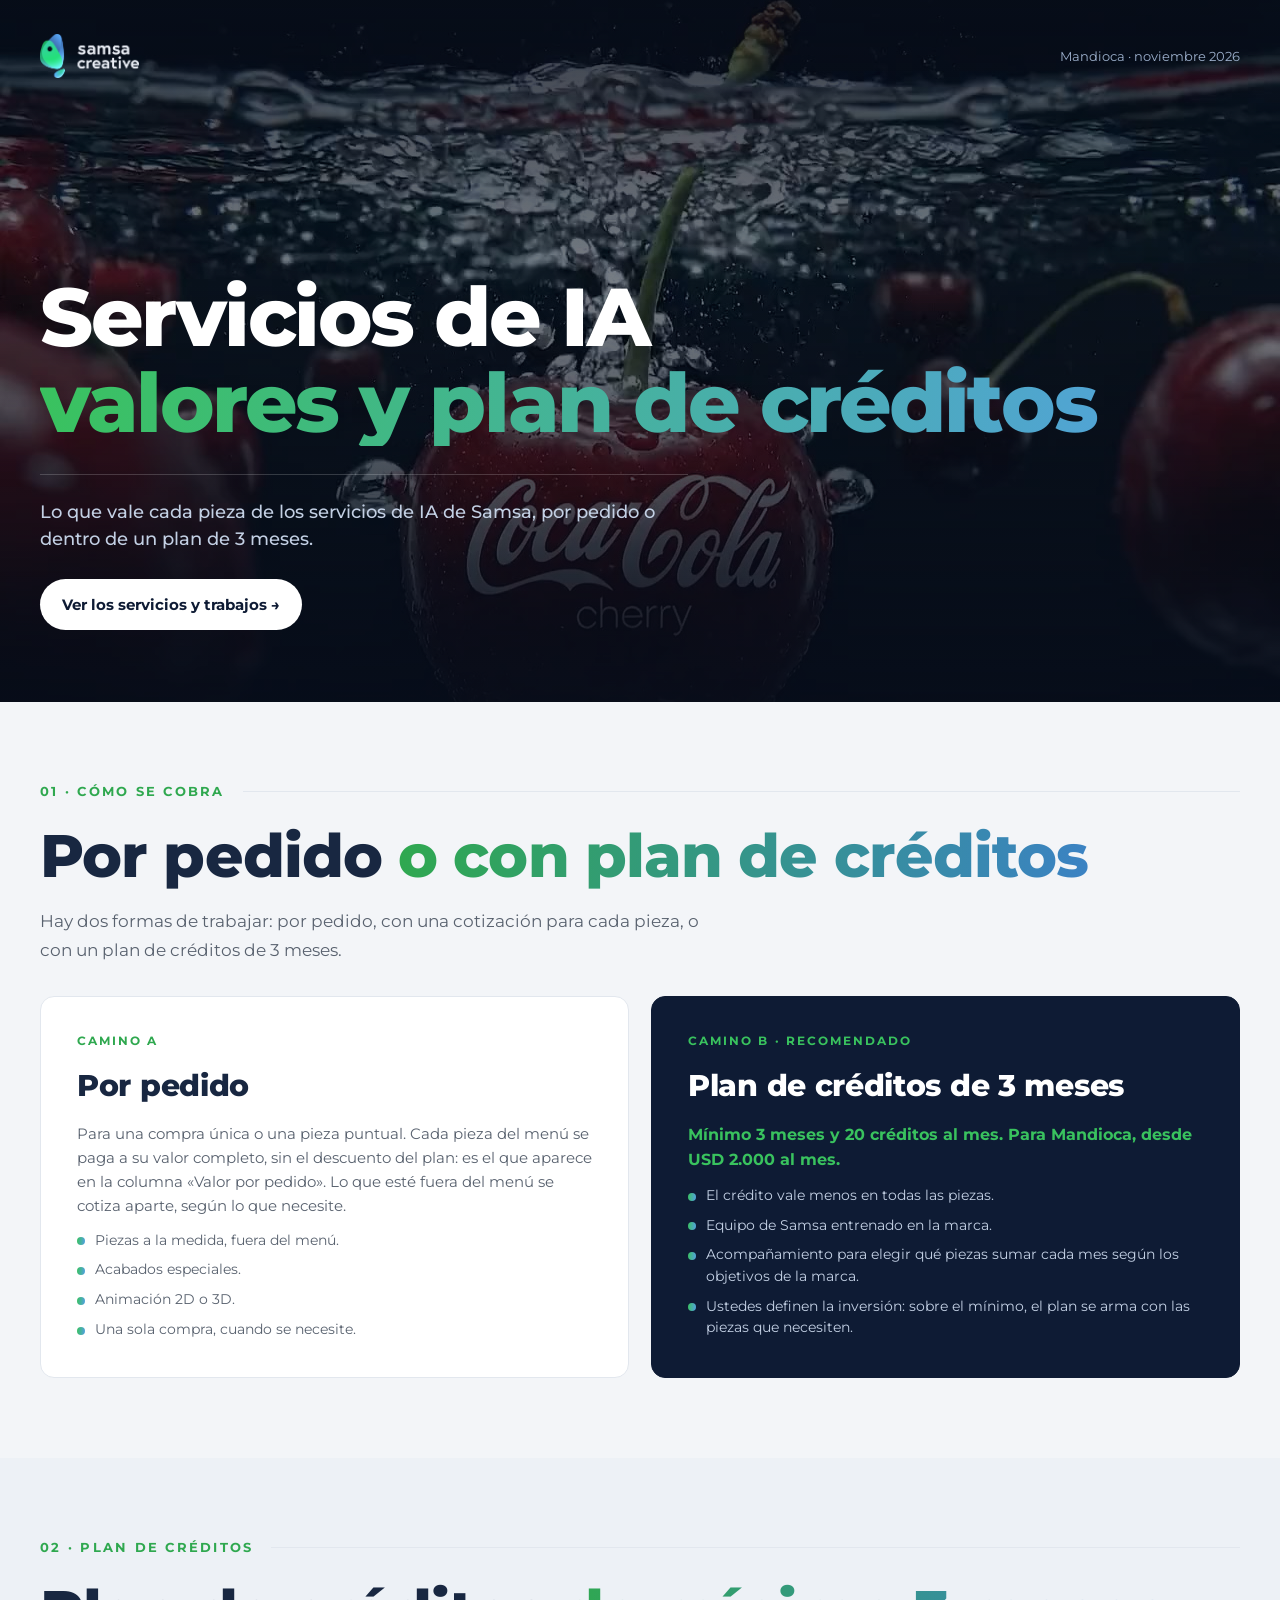
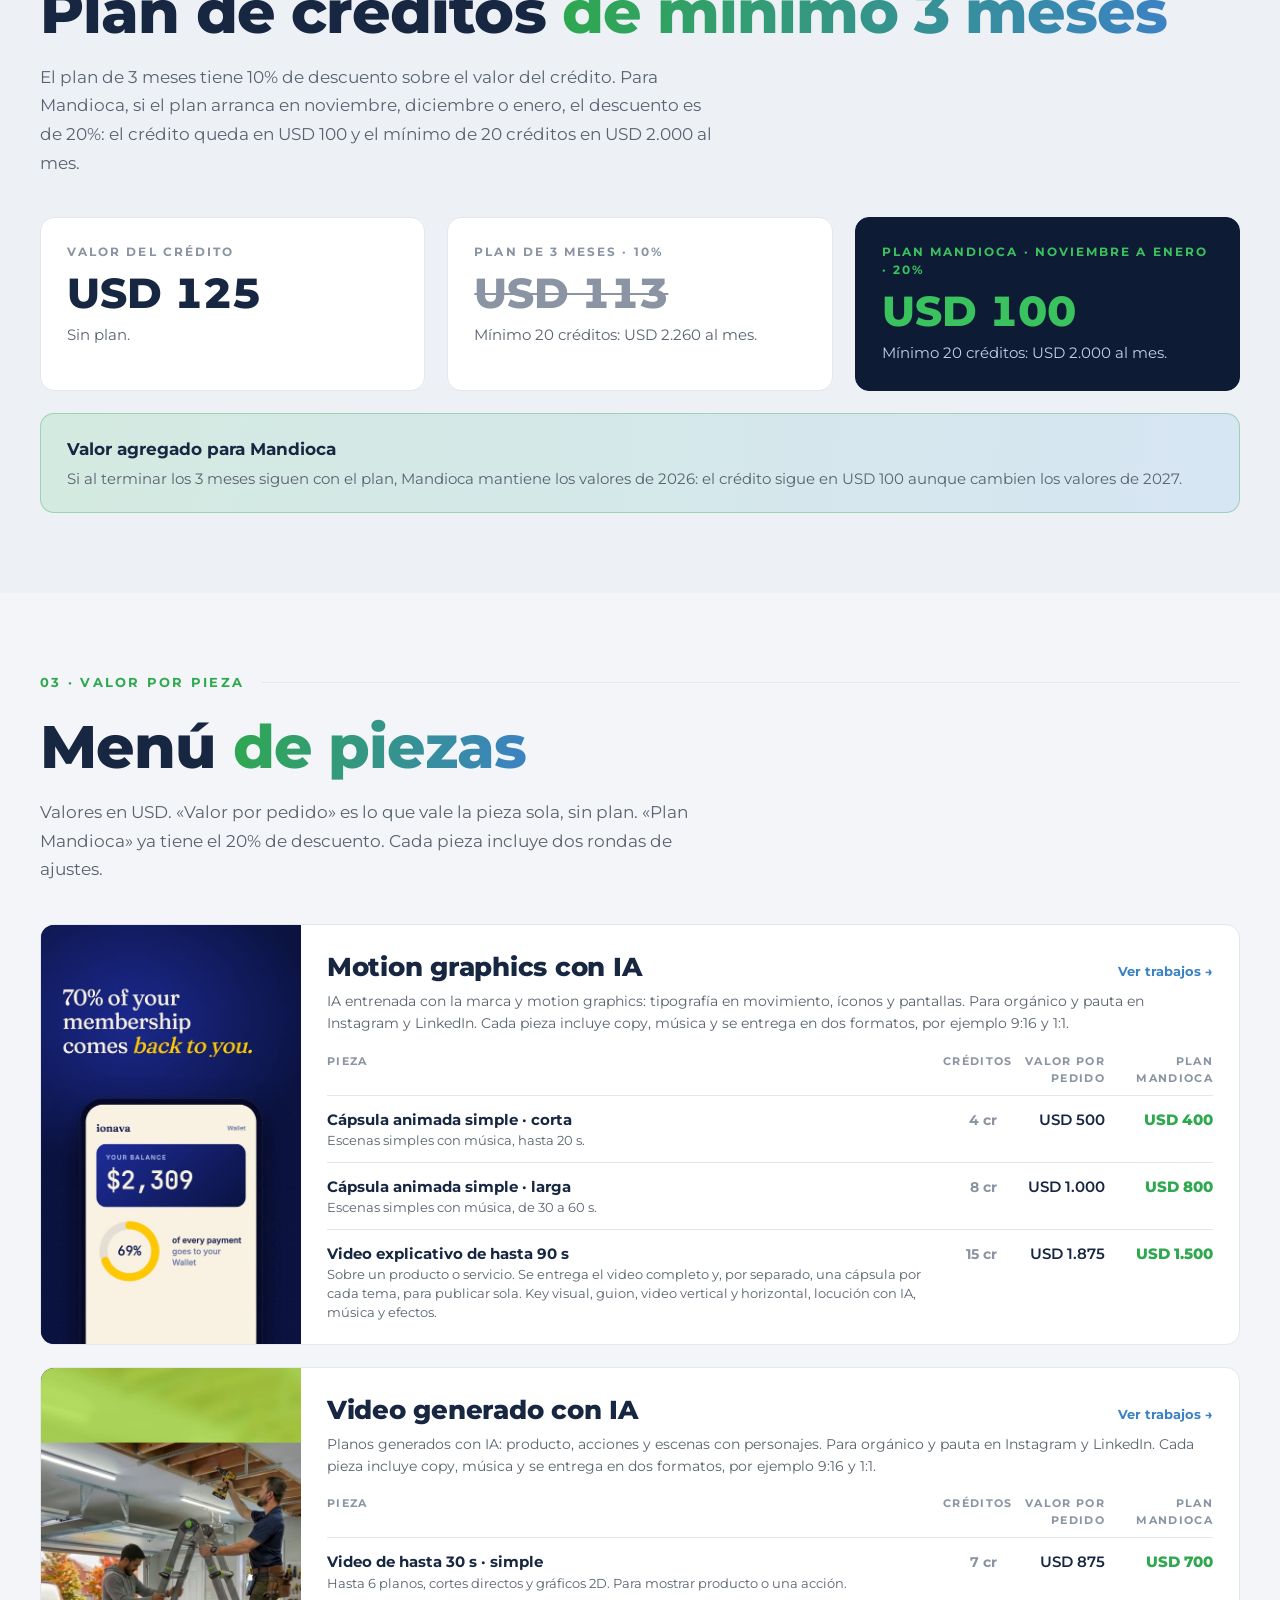
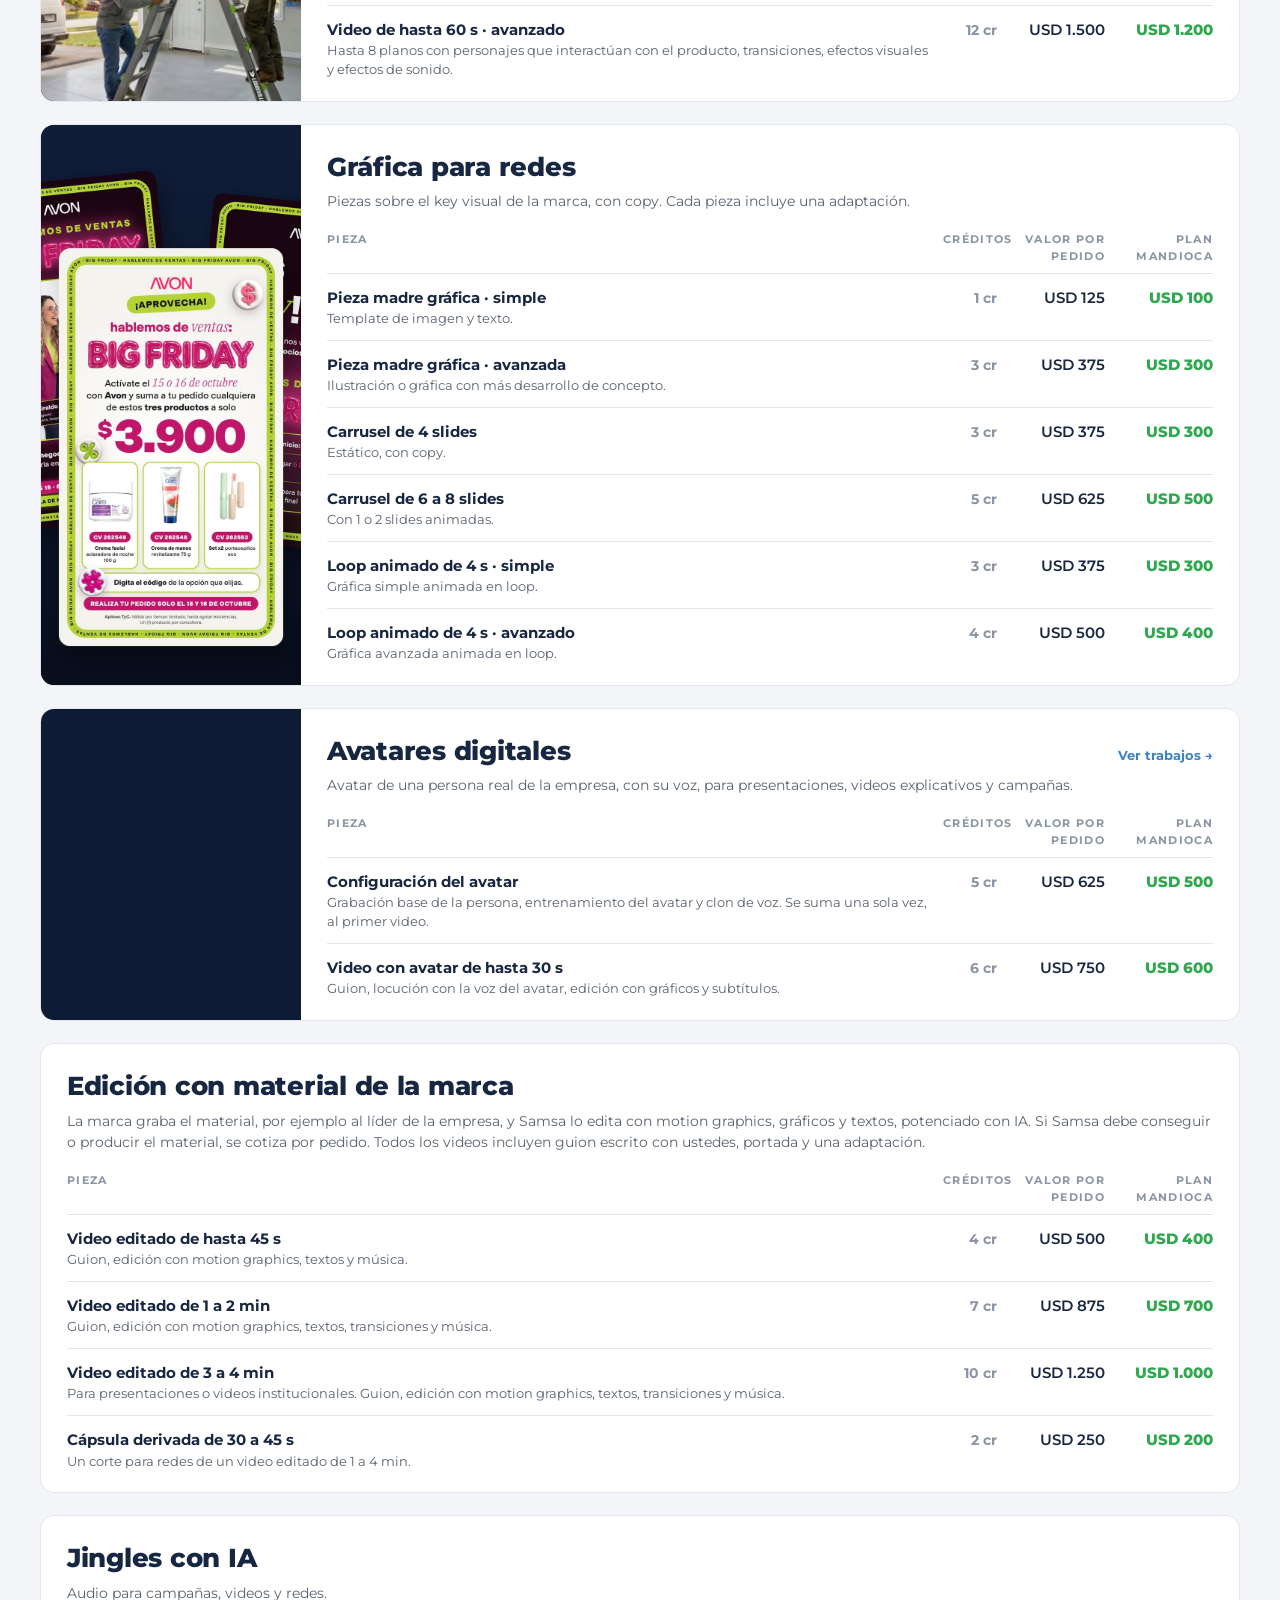
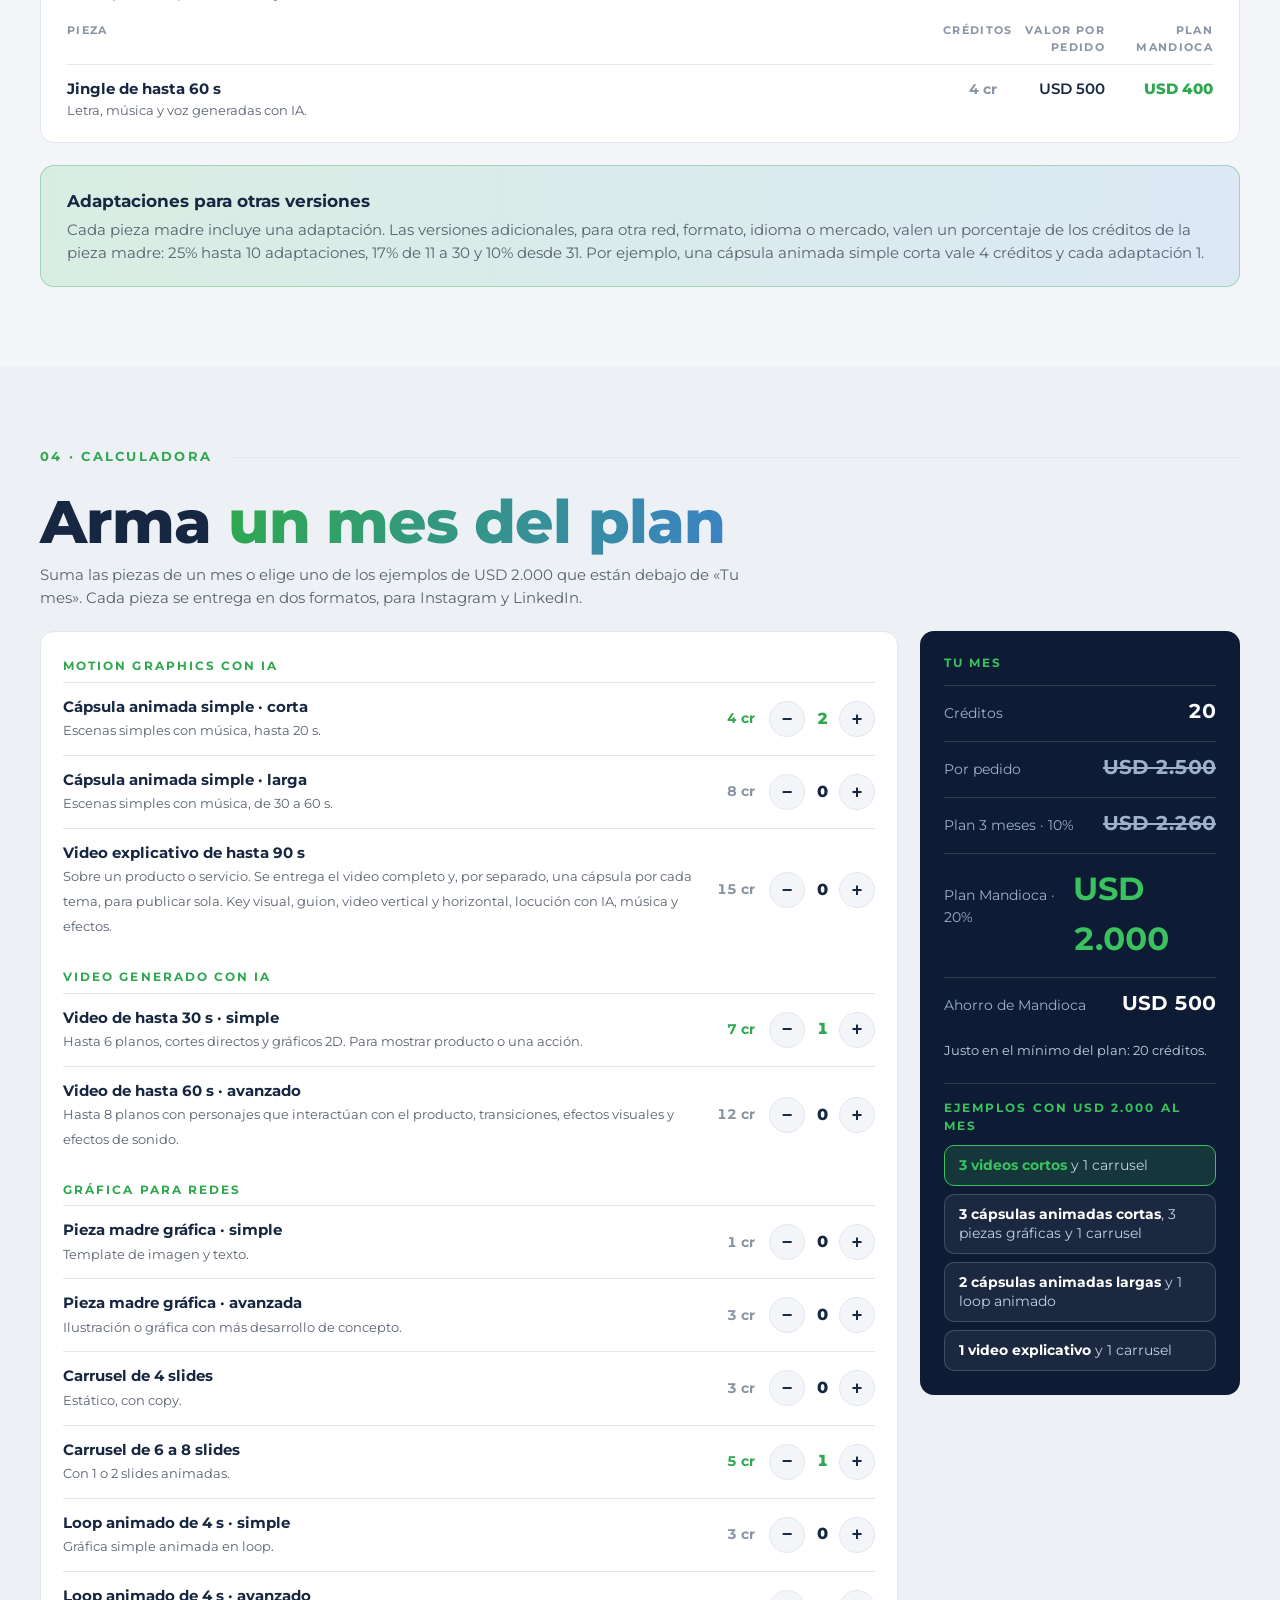
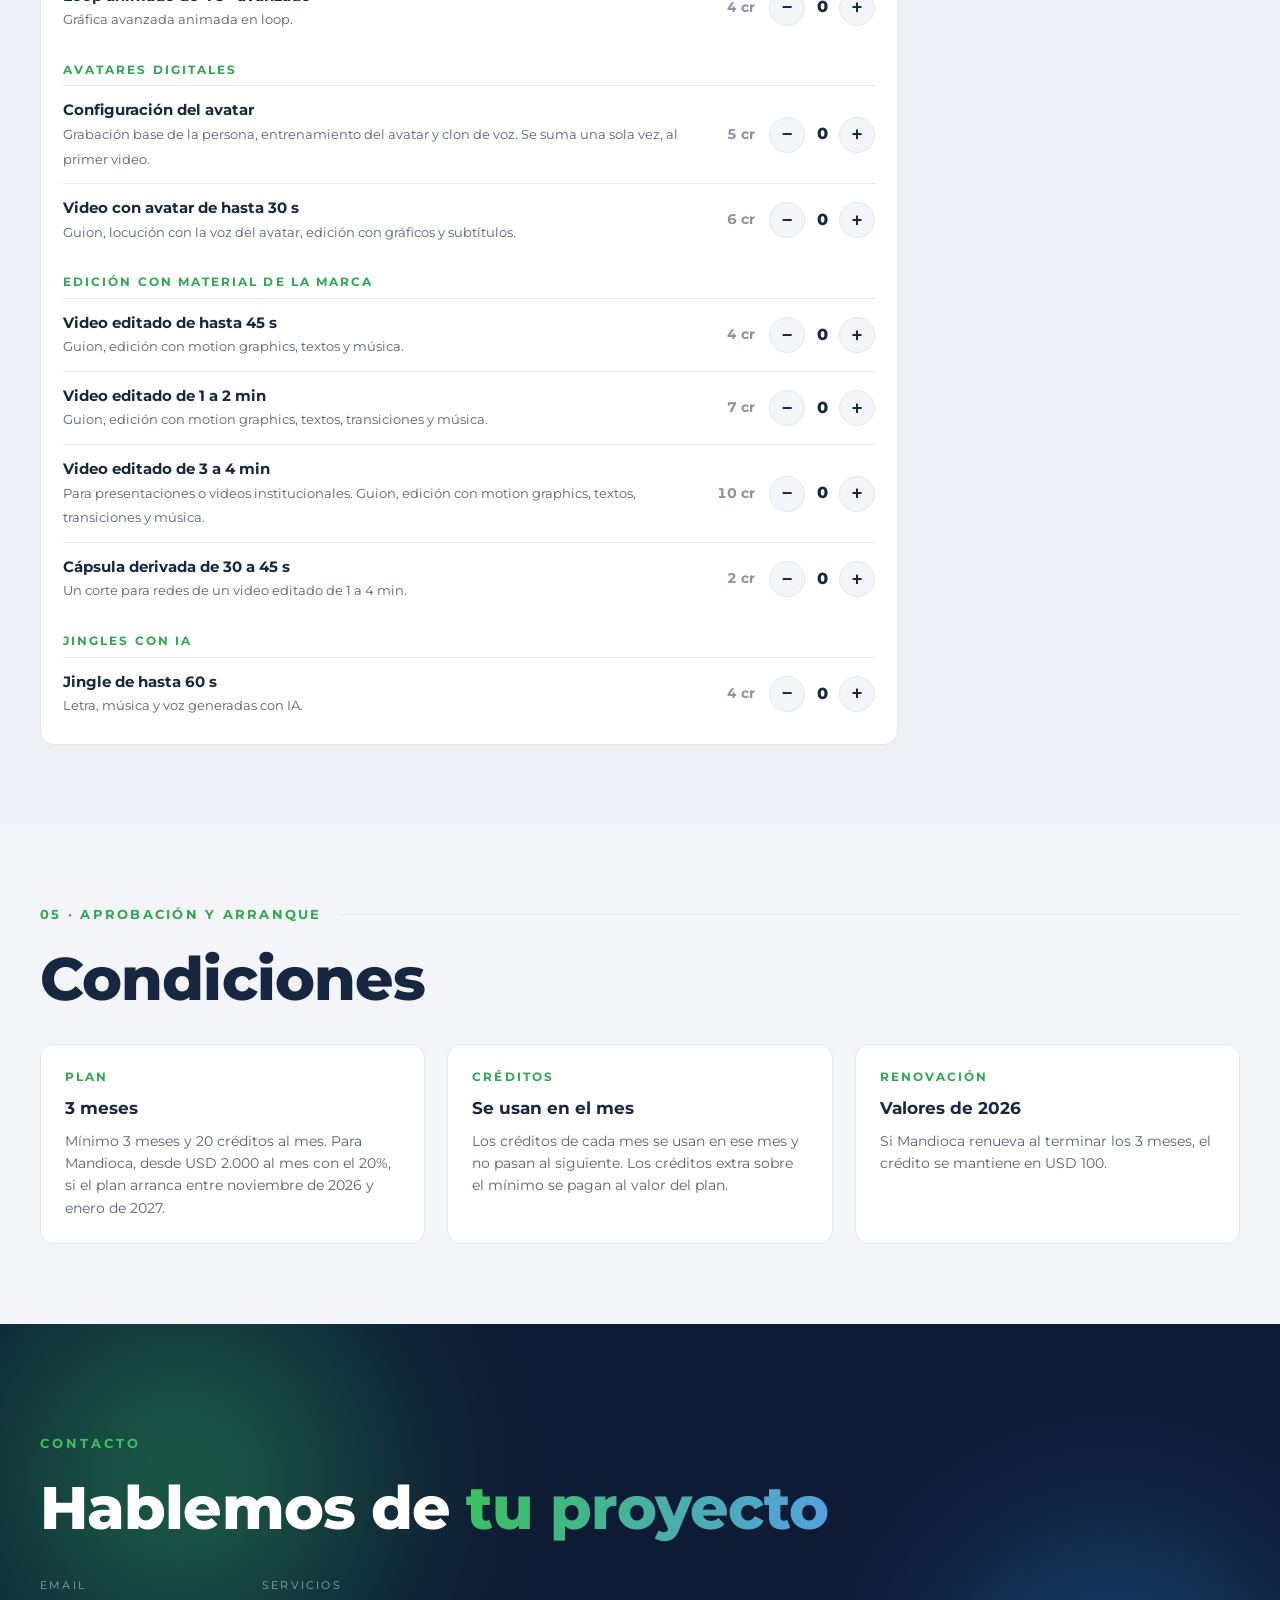
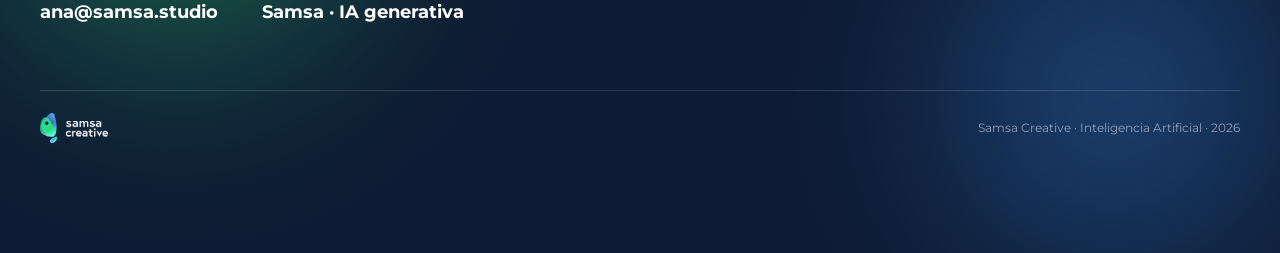
==== commit c31e948f: "Jingle de hasta 60 s Co-Authored-By: Claude Opus 5.5 <noreply@anthropic.com>" ====
--- a/index.html
+++ b/index.html
@@ -887,7 +887,7 @@
 <article class="fam"><div class="fam__in"><div class="fam__img"><img src="img/grafica-redes.jpg" alt="" loading="lazy"></div><div class="fam__body"><div class="fam__h"><h3>Gráfica para redes</h3></div><p class="fam__d">Piezas sobre el key visual de la marca, con copy. Cada pieza incluye una adaptación.</p><div class="rows"><div class="rows__h"><span>Pieza</span><span>Créditos</span><span>Valor por pedido</span><span>Plan Mandioca</span></div><div class="row"><div><b>Pieza madre gráfica · simple</b><small>Template de imagen y texto.</small></div><span class="cr">1 cr</span><span>USD 125</span><span class="pl">USD 100</span></div><div class="row"><div><b>Pieza madre gráfica · avanzada</b><small>Ilustración o gráfica con más desarrollo de concepto.</small></div><span class="cr">3 cr</span><span>USD 375</span><span class="pl">USD 300</span></div><div class="row"><div><b>Carrusel de 4 slides</b><small>Estático, con copy.</small></div><span class="cr">3 cr</span><span>USD 375</span><span class="pl">USD 300</span></div><div class="row"><div><b>Carrusel de 6 a 8 slides</b><small>Con 1 o 2 slides animadas.</small></div><span class="cr">5 cr</span><span>USD 625</span><span class="pl">USD 500</span></div><div class="row"><div><b>Loop animado de 4 s · simple</b><small>Gráfica simple animada en loop.</small></div><span class="cr">3 cr</span><span>USD 375</span><span class="pl">USD 300</span></div><div class="row"><div><b>Loop animado de 4 s · avanzado</b><small>Gráfica avanzada animada en loop.</small></div><span class="cr">4 cr</span><span>USD 500</span><span class="pl">USD 400</span></div></div></div></div></article>
 <article class="fam"><div class="fam__in"><div class="fam__img"><iframe src="https://www.youtube-nocookie.com/embed/1yC-11vkWgE?autoplay=1&mute=1&loop=1&playlist=1yC-11vkWgE&controls=0&playsinline=1&rel=0" title="Reel Growie" referrerpolicy="strict-origin-when-cross-origin" allow="autoplay; encrypted-media; picture-in-picture"></iframe></div><div class="fam__body"><div class="fam__h"><h3>Avatares digitales</h3><a href="https://anasamsa.github.io/samsa-inteligencia-artificial/" target="_blank" rel="noopener">Ver trabajos →</a></div><p class="fam__d">Avatar de una persona real de la empresa, con su voz, para presentaciones, videos explicativos y campañas.</p><div class="rows"><div class="rows__h"><span>Pieza</span><span>Créditos</span><span>Valor por pedido</span><span>Plan Mandioca</span></div><div class="row"><div><b>Configuración del avatar</b><small>Grabación base de la persona, entrenamiento del avatar y clon de voz. Se suma una sola vez, al primer video.</small></div><span class="cr">5 cr</span><span>USD 625</span><span class="pl">USD 500</span></div><div class="row"><div><b>Video con avatar de hasta 30 s</b><small>Guion, locución con la voz del avatar, edición con gráficos y subtítulos.</small></div><span class="cr">6 cr</span><span>USD 750</span><span class="pl">USD 600</span></div></div></div></div></article>
 <article class="fam"><div class="fam__in fam--noimg"><div class="fam__body"><div class="fam__h"><h3>Edición con material de la marca</h3></div><p class="fam__d">La marca graba el material, por ejemplo al líder de la empresa, y Samsa lo edita con motion graphics, gráficos y textos, potenciado con IA. Si Samsa debe conseguir o producir el material, se cotiza por pedido. Todos los videos incluyen guion escrito con ustedes, portada y una adaptación.</p><div class="rows"><div class="rows__h"><span>Pieza</span><span>Créditos</span><span>Valor por pedido</span><span>Plan Mandioca</span></div><div class="row"><div><b>Video editado de hasta 45 s</b><small>Guion, edición con motion graphics, textos y música.</small></div><span class="cr">4 cr</span><span>USD 500</span><span class="pl">USD 400</span></div><div class="row"><div><b>Video editado de 1 a 2 min</b><small>Guion, edición con motion graphics, textos, transiciones y música.</small></div><span class="cr">7 cr</span><span>USD 875</span><span class="pl">USD 700</span></div><div class="row"><div><b>Video editado de 3 a 4 min</b><small>Para presentaciones o videos institucionales. Guion, edición con motion graphics, textos, transiciones y música.</small></div><span class="cr">10 cr</span><span>USD 1.250</span><span class="pl">USD 1.000</span></div><div class="row"><div><b>Cápsula derivada de 30 a 45 s</b><small>Un corte para redes de un video editado de 1 a 4 min.</small></div><span class="cr">2 cr</span><span>USD 250</span><span class="pl">USD 200</span></div></div></div></div></article>
-<article class="fam"><div class="fam__in fam--noimg"><div class="fam__body"><div class="fam__h"><h3>Jingles con IA</h3></div><p class="fam__d">Audio para campañas, videos y redes.</p><div class="rows"><div class="rows__h"><span>Pieza</span><span>Créditos</span><span>Valor por pedido</span><span>Plan Mandioca</span></div><div class="row"><div><b>Jingle de hasta 30 s</b><small>Letra, música y voz generadas con IA.</small></div><span class="cr">4 cr</span><span>USD 500</span><span class="pl">USD 400</span></div></div></div></div></article>
+<article class="fam"><div class="fam__in fam--noimg"><div class="fam__body"><div class="fam__h"><h3>Jingles con IA</h3></div><p class="fam__d">Audio para campañas, videos y redes.</p><div class="rows"><div class="rows__h"><span>Pieza</span><span>Créditos</span><span>Valor por pedido</span><span>Plan Mandioca</span></div><div class="row"><div><b>Jingle de hasta 60 s</b><small>Letra, música y voz generadas con IA.</small></div><span class="cr">4 cr</span><span>USD 500</span><span class="pl">USD 400</span></div></div></div></div></article>
     </div>
     <div class="keep"><b>Adaptaciones para otras versiones</b><p>Cada pieza madre incluye una adaptación. Las versiones adicionales, para otra red, formato, idioma o mercado, valen un porcentaje de los créditos de la pieza madre: 25% hasta 10 adaptaciones, 17% de 11 a 30 y 10% desde 31. Por ejemplo, una cápsula animada simple corta vale 4 créditos y cada adaptación 1.</p></div>
   </div>
@@ -948,7 +948,7 @@
 
 <script>
 (function(){
-  var M=[["Motion graphics con IA", "Cápsula animada simple · corta", "Escenas simples con música, hasta 20 s.", 4], ["Motion graphics con IA", "Cápsula animada simple · larga", "Escenas simples con música, de 30 a 60 s.", 8], ["Motion graphics con IA", "Video explicativo de hasta 90 s", "Sobre un producto o servicio. Se entrega el video completo y, por separado, una cápsula por cada tema, para publicar sola. Key visual, guion, video vertical y horizontal, locución con IA, música y efectos.", 15], ["Video generado con IA", "Video de hasta 30 s · simple", "Hasta 6 planos, cortes directos y gráficos 2D. Para mostrar producto o una acción.", 7], ["Video generado con IA", "Video de hasta 60 s · avanzado", "Hasta 8 planos con personajes que interactúan con el producto, transiciones, efectos visuales y efectos de sonido.", 12], ["Gráfica para redes", "Pieza madre gráfica · simple", "Template de imagen y texto.", 1], ["Gráfica para redes", "Pieza madre gráfica · avanzada", "Ilustración o gráfica con más desarrollo de concepto.", 3], ["Gráfica para redes", "Carrusel de 4 slides", "Estático, con copy.", 3], ["Gráfica para redes", "Carrusel de 6 a 8 slides", "Con 1 o 2 slides animadas.", 5], ["Gráfica para redes", "Loop animado de 4 s · simple", "Gráfica simple animada en loop.", 3], ["Gráfica para redes", "Loop animado de 4 s · avanzado", "Gráfica avanzada animada en loop.", 4], ["Avatares digitales", "Configuración del avatar", "Grabación base de la persona, entrenamiento del avatar y clon de voz. Se suma una sola vez, al primer video.", 5], ["Avatares digitales", "Video con avatar de hasta 30 s", "Guion, locución con la voz del avatar, edición con gráficos y subtítulos.", 6], ["Edición con material de la marca", "Video editado de hasta 45 s", "Guion, edición con motion graphics, textos y música.", 4], ["Edición con material de la marca", "Video editado de 1 a 2 min", "Guion, edición con motion graphics, textos, transiciones y música.", 7], ["Edición con material de la marca", "Video editado de 3 a 4 min", "Para presentaciones o videos institucionales. Guion, edición con motion graphics, textos, transiciones y música.", 10], ["Edición con material de la marca", "Cápsula derivada de 30 a 45 s", "Un corte para redes de un video editado de 1 a 4 min.", 2], ["Jingles con IA", "Jingle de hasta 30 s", "Letra, música y voz generadas con IA.", 4]];
+  var M=[["Motion graphics con IA", "Cápsula animada simple · corta", "Escenas simples con música, hasta 20 s.", 4], ["Motion graphics con IA", "Cápsula animada simple · larga", "Escenas simples con música, de 30 a 60 s.", 8], ["Motion graphics con IA", "Video explicativo de hasta 90 s", "Sobre un producto o servicio. Se entrega el video completo y, por separado, una cápsula por cada tema, para publicar sola. Key visual, guion, video vertical y horizontal, locución con IA, música y efectos.", 15], ["Video generado con IA", "Video de hasta 30 s · simple", "Hasta 6 planos, cortes directos y gráficos 2D. Para mostrar producto o una acción.", 7], ["Video generado con IA", "Video de hasta 60 s · avanzado", "Hasta 8 planos con personajes que interactúan con el producto, transiciones, efectos visuales y efectos de sonido.", 12], ["Gráfica para redes", "Pieza madre gráfica · simple", "Template de imagen y texto.", 1], ["Gráfica para redes", "Pieza madre gráfica · avanzada", "Ilustración o gráfica con más desarrollo de concepto.", 3], ["Gráfica para redes", "Carrusel de 4 slides", "Estático, con copy.", 3], ["Gráfica para redes", "Carrusel de 6 a 8 slides", "Con 1 o 2 slides animadas.", 5], ["Gráfica para redes", "Loop animado de 4 s · simple", "Gráfica simple animada en loop.", 3], ["Gráfica para redes", "Loop animado de 4 s · avanzado", "Gráfica avanzada animada en loop.", 4], ["Avatares digitales", "Configuración del avatar", "Grabación base de la persona, entrenamiento del avatar y clon de voz. Se suma una sola vez, al primer video.", 5], ["Avatares digitales", "Video con avatar de hasta 30 s", "Guion, locución con la voz del avatar, edición con gráficos y subtítulos.", 6], ["Edición con material de la marca", "Video editado de hasta 45 s", "Guion, edición con motion graphics, textos y música.", 4], ["Edición con material de la marca", "Video editado de 1 a 2 min", "Guion, edición con motion graphics, textos, transiciones y música.", 7], ["Edición con material de la marca", "Video editado de 3 a 4 min", "Para presentaciones o videos institucionales. Guion, edición con motion graphics, textos, transiciones y música.", 10], ["Edición con material de la marca", "Cápsula derivada de 30 a 45 s", "Un corte para redes de un video editado de 1 a 4 min.", 2], ["Jingles con IA", "Jingle de hasta 60 s", "Letra, música y voz generadas con IA.", 4]];
   var P=125,P15=113,P20=100,MIN=20;
   var PRE=[{3:1,0:2,8:1},{0:3,5:3,8:1},{1:2,10:1},{2:1,8:1}], DEF=PRE[0];
   var pres=document.getElementById("presets");
